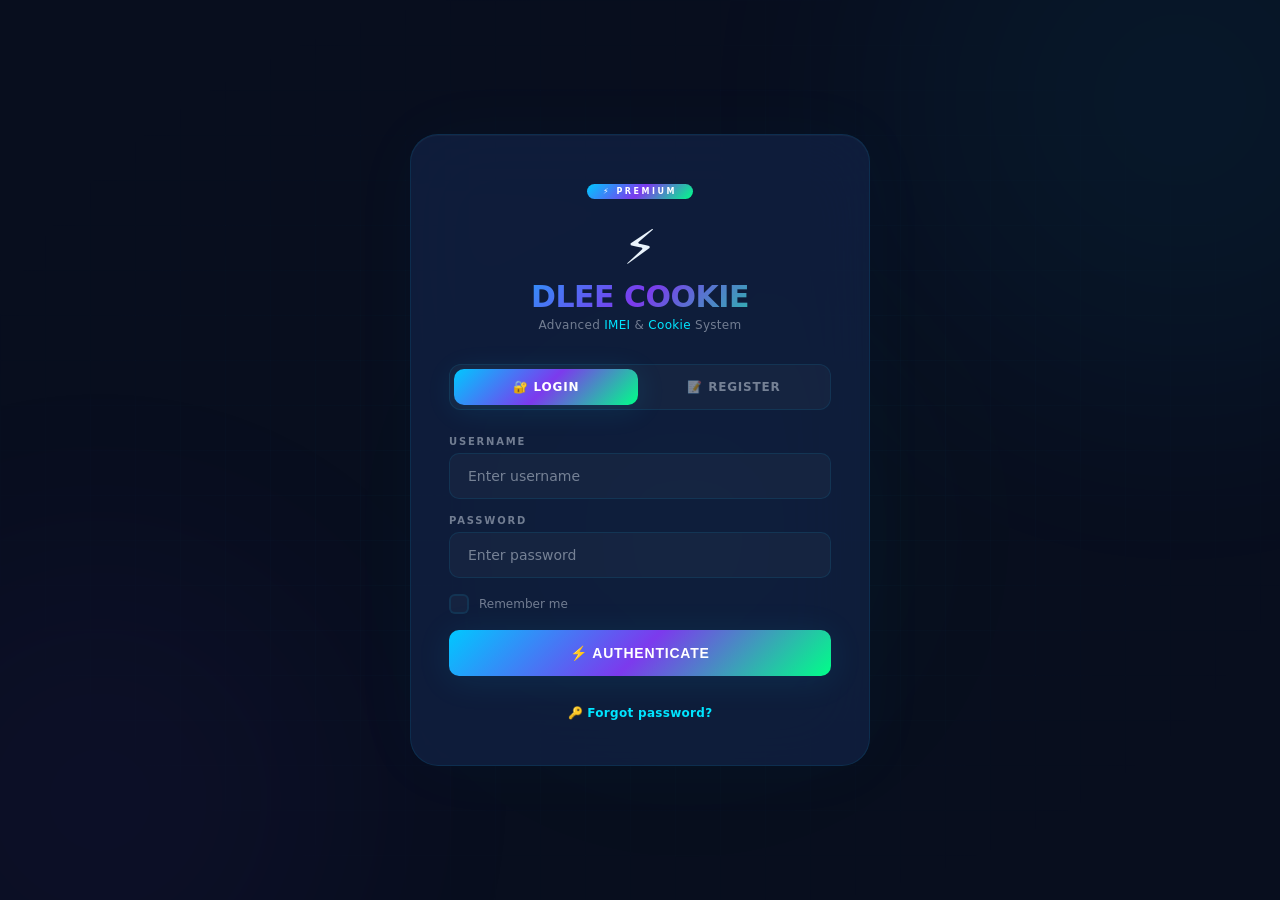
==== static/index.html @ 2cffa446 "Create index.html Signed-off-by: Le Tien Dung Dev <dungledzai1@gmail.com>" ====
<!DOCTYPE html>
<html lang="vi" data-theme="dark">
<head>
<meta charset="UTF-8">
<meta name="viewport" content="width=device-width, initial-scale=1.0">
<title>DLEE COOKIE · IMEI PRO</title>
<meta property="og:type" content="website">
<meta property="og:title" content="⚡ DLEE COOKIE · IMEI Pro System">
<meta property="og:description" content="Premium Cookie & IMEI Extraction Tool · By Lê Tiến Dũng · Elite Automation">
<meta name="description" content="Professional Cookie & IMEI Extraction Tool">
<link rel="icon" href="https://i.imgur.com/vacr9kd.jpeg" type="image/jpeg">
<style>
* {
  margin: 0;
  padding: 0;
  box-sizing: border-box;
  transition: all 0.3s cubic-bezier(0.4, 0, 0.2, 1);
}

:root {
  --bg-deep: #080e1e;
  --bg-primary: #0c1830;
  --bg-secondary: #122244;
  --bg-card: rgba(18, 34, 68, 0.75);
  --bg-glass: rgba(255, 255, 255, 0.03);
  --border-neon: rgba(0, 200, 255, 0.1);
  --blue-neon: #00c8ff;
  --cyan-neon: #00e5ff;
  --purple-neon: #7c3aed;
  --green-neon: #00ff88;
  --gradient-main: linear-gradient(135deg, #00c8ff 0%, #7c3aed 50%, #00ff88 100%);
  --gradient-glow: linear-gradient(135deg, rgba(0, 200, 255, 0.12), rgba(0, 255, 136, 0.06));
  --text-primary: #eaf4fc;
  --text-secondary: rgba(234, 244, 252, 0.45);
  --shadow-glow: 0 0 80px rgba(0, 200, 255, 0.03);
  --radius-xl: 28px;
  --radius-lg: 18px;
  --radius-md: 12px;
  --radius-sm: 10px;
}

[data-theme="light"] {
  --bg-deep: #eaf4fc;
  --bg-primary: #f0f8ff;
  --bg-secondary: #dce8f5;
  --bg-card: rgba(255, 255, 255, 0.82);
  --bg-glass: rgba(255, 255, 255, 0.5);
  --text-primary: #0a1a2e;
  --text-secondary: rgba(10, 26, 46, 0.5);
  --border-neon: rgba(0, 100, 200, 0.15);
}

body {
  background: var(--bg-deep);
  color: var(--text-primary);
  font-family: 'Inter', -apple-system, BlinkMacSystemFont, 'Segoe UI', system-ui, sans-serif;
  min-height: 100vh;
  overflow-x: hidden;
}

/* ── ANIMATED BG ── */
.animated-bg {
  position: fixed;
  inset: 0;
  z-index: 0;
  pointer-events: none;
  overflow: hidden;
}

.particle-grid {
  position: absolute;
  inset: 0;
  background-image: 
    linear-gradient(rgba(0, 200, 255, 0.015) 1px, transparent 1px),
    linear-gradient(90deg, rgba(0, 200, 255, 0.015) 1px, transparent 1px);
  background-size: 45px 45px;
  mask-image: radial-gradient(ellipse at center, black 30%, transparent 80%);
  -webkit-mask-image: radial-gradient(ellipse at center, black 30%, transparent 80%);
}

.orb-glow {
  position: absolute;
  border-radius: 50%;
  filter: blur(130px);
  opacity: 0.05;
  animation: orbMove 16s ease-in-out infinite;
}

.orb-glow:nth-child(2) {
  width: 600px;
  height: 600px;
  background: var(--blue-neon);
  top: -200px;
  right: -200px;
  animation-delay: 0s;
}

.orb-glow:nth-child(3) {
  width: 500px;
  height: 500px;
  background: var(--purple-neon);
  bottom: -150px;
  left: -150px;
  animation-delay: 5s;
}

.orb-glow:nth-child(4) {
  width: 350px;
  height: 350px;
  background: var(--green-neon);
  top: 40%;
  left: 40%;
  animation-delay: 10s;
}

@keyframes orbMove {
  0%, 100% { transform: translate(0, 0) scale(1); }
  33% { transform: translate(50px, -50px) scale(1.1); }
  66% { transform: translate(-30px, 30px) scale(0.9); }
}

.wrap {
  position: relative;
  z-index: 1;
  max-width: 940px;
  margin: 0 auto;
  padding: 20px 16px 40px;
}

/* ── GLOW UTILITIES ── */
.gradient-text {
  background: var(--gradient-main);
  -webkit-background-clip: text;
  -webkit-text-fill-color: transparent;
  background-clip: text;
}

/* ═══════════════════════════════════════════════════════
   AUTH SCREEN
════════════════════════════════════════════════════════ */
#auth-screen {
  display: flex;
  align-items: center;
  justify-content: center;
  min-height: 100vh;
  padding: 20px;
}

.auth-card {
  width: 100%;
  max-width: 460px;
  background: var(--bg-card);
  backdrop-filter: blur(40px);
  border: 1px solid var(--border-neon);
  border-radius: var(--radius-xl);
  padding: 44px 38px;
  box-shadow: var(--shadow-glow), inset 0 1px 0 rgba(255, 255, 255, 0.03);
}

.auth-badge {
  display: inline-block;
  padding: 3px 16px;
  border-radius: 20px;
  font-size: 8px;
  font-weight: 800;
  letter-spacing: 2.5px;
  text-transform: uppercase;
  background: var(--gradient-main);
  color: #fff;
  margin-bottom: 14px;
}

.auth-logo {
  text-align: center;
  margin-bottom: 32px;
}

.auth-logo-icon {
  font-size: 48px;
  margin-bottom: 4px;
  display: block;
  filter: drop-shadow(0 0 50px rgba(0, 200, 255, 0.12));
}

.auth-logo-title {
  font-size: 30px;
  font-weight: 900;
  letter-spacing: -0.5px;
  background: var(--gradient-main);
  -webkit-background-clip: text;
  -webkit-text-fill-color: transparent;
}

.auth-logo-sub {
  font-size: 12px;
  color: var(--text-secondary);
  margin-top: 4px;
  letter-spacing: 0.3px;
}

.auth-logo-sub span {
  color: var(--cyan-neon);
  -webkit-text-fill-color: var(--cyan-neon);
}

.auth-tabs {
  display: flex;
  gap: 4px;
  background: var(--bg-glass);
  border-radius: var(--radius-md);
  padding: 4px;
  margin-bottom: 26px;
  border: 1px solid var(--border-neon);
}

.auth-tab {
  flex: 1;
  padding: 11px;
  border-radius: 10px;
  font-size: 12px;
  font-weight: 800;
  cursor: pointer;
  text-align: center;
  color: var(--text-secondary);
  text-transform: uppercase;
  letter-spacing: 0.8px;
  transition: all 0.3s;
}

.auth-tab.active {
  background: var(--gradient-main);
  color: #fff;
  box-shadow: 0 4px 30px rgba(0, 200, 255, 0.12);
}

.auth-form { display: flex; flex-direction: column; gap: 16px; }
.auth-form[style*="display:none"] { display: none !important; }

.field-group {
  display: flex;
  flex-direction: column;
  gap: 6px;
}

.field-label {
  font-size: 10px;
  font-weight: 800;
  text-transform: uppercase;
  letter-spacing: 1.8px;
  color: var(--text-secondary);
}

.field-input {
  width: 100%;
  padding: 14px 18px;
  background: var(--bg-glass);
  border: 1.5px solid var(--border-neon);
  border-radius: var(--radius-sm);
  font-size: 14px;
  color: var(--text-primary);
  outline: none;
  font-family: inherit;
  transition: all 0.3s;
}

.field-input:focus {
  border-color: var(--blue-neon);
  box-shadow: 0 0 0 4px rgba(0, 200, 255, 0.04);
}

.field-input::placeholder { color: var(--text-secondary); }

.auth-btn {
  width: 100%;
  padding: 15px;
  border: none;
  border-radius: var(--radius-sm);
  font-size: 14px;
  font-weight: 800;
  cursor: pointer;
  background: var(--gradient-main);
  color: #fff;
  box-shadow: 0 4px 35px rgba(0, 200, 255, 0.1);
  text-transform: uppercase;
  letter-spacing: 0.8px;
  transition: all 0.3s;
}

.auth-btn:hover {
  transform: translateY(-2px);
  box-shadow: 0 8px 50px rgba(0, 200, 255, 0.15);
}

.auth-btn:disabled {
  opacity: 0.4;
  cursor: not-allowed;
  transform: none;
}

.auth-err {
  background: rgba(255, 45, 149, 0.06);
  border: 1px solid rgba(255, 45, 149, 0.12);
  border-radius: var(--radius-sm);
  padding: 10px 14px;
  font-size: 12px;
  color: #ff2d95;
  display: none;
}

.remember-row {
  display: flex;
  align-items: center;
  gap: 10px;
  cursor: pointer;
  font-size: 12px;
  color: var(--text-secondary);
  user-select: none;
}

.remember-check {
  width: 20px;
  height: 20px;
  border-radius: 6px;
  border: 2px solid var(--border-neon);
  background: var(--bg-glass);
  flex-shrink: 0;
  display: flex;
  align-items: center;
  justify-content: center;
  font-size: 11px;
  transition: all 0.2s;
}

.remember-check.checked {
  background: var(--gradient-main);
  border-color: transparent;
  color: #fff;
  box-shadow: 0 0 25px rgba(0, 200, 255, 0.08);
}

/* ── CAPTCHA TEXT ── */
.captcha-container {
  background: var(--bg-glass);
  border: 1px solid var(--border-neon);
  border-radius: var(--radius-md);
  padding: 18px;
}

.captcha-question {
  font-size: 13px;
  font-weight: 700;
  margin-bottom: 12px;
  color: var(--text-primary);
  letter-spacing: 0.3px;
}

.captcha-display {
  display: flex;
  align-items: center;
  gap: 12px;
  margin-bottom: 12px;
  padding: 16px 20px;
  background: rgba(0, 0, 0, 0.25);
  border-radius: var(--radius-sm);
  border: 1px solid var(--border-neon);
}

.captcha-text {
  font-family: 'Courier New', monospace;
  font-size: 34px;
  font-weight: 900;
  letter-spacing: 8px;
  color: var(--cyan-neon);
  text-shadow: 0 0 40px rgba(0, 229, 255, 0.1);
  flex: 1;
  text-align: center;
  user-select: none;
  background: linear-gradient(135deg, #00c8ff, #7c3aed, #00ff88);
  -webkit-background-clip: text;
  -webkit-text-fill-color: transparent;
  background-clip: text;
}

.captcha-refresh-btn {
  width: 46px;
  height: 46px;
  border-radius: 10px;
  border: 1px solid var(--border-neon);
  background: var(--bg-glass);
  cursor: pointer;
  font-size: 18px;
  color: var(--text-secondary);
  display: flex;
  align-items: center;
  justify-content: center;
  transition: all 0.3s;
  flex-shrink: 0;
}

.captcha-refresh-btn:hover {
  border-color: var(--cyan-neon);
  color: var(--text-primary);
  transform: rotate(180deg);
}

.captcha-input-row {
  display: flex;
  gap: 10px;
}

.captcha-input-row .field-input {
  flex: 1;
  text-transform: uppercase;
  font-family: 'Courier New', monospace;
  font-size: 18px;
  letter-spacing: 6px;
  text-align: center;
}

/* ═══════════════════════════════════════════════════════
   TOP BAR
════════════════════════════════════════════════════════ */
.topbar {
  display: flex;
  align-items: center;
  justify-content: space-between;
  padding: 14px 24px;
  margin-bottom: 20px;
  background: var(--bg-card);
  backdrop-filter: blur(30px);
  border: 1px solid var(--border-neon);
  border-radius: var(--radius-lg);
  box-shadow: var(--shadow-glow);
}

.topbar-left {
  display: flex;
  align-items: center;
  gap: 14px;
}

.logo-icon {
  font-size: 28px;
  filter: drop-shadow(0 0 30px rgba(0, 200, 255, 0.08));
}

.logo-text {
  font-size: 19px;
  font-weight: 900;
  letter-spacing: -0.3px;
  background: var(--gradient-main);
  -webkit-background-clip: text;
  -webkit-text-fill-color: transparent;
}

.logo-sub {
  font-size: 10px;
  color: var(--text-secondary);
  letter-spacing: 0.5px;
}

.logo-sub span {
  color: var(--cyan-neon);
  -webkit-text-fill-color: var(--cyan-neon);
}

.topbar-right {
  display: flex;
  gap: 10px;
  align-items: center;
}

.clock {
  font-size: 12px;
  color: var(--text-secondary);
  font-variant-numeric: tabular-nums;
  min-width: 72px;
  font-weight: 600;
  letter-spacing: 0.5px;
}

.clock span {
  color: var(--cyan-neon);
  -webkit-text-fill-color: var(--cyan-neon);
}

.user-badge {
  font-size: 11px;
  font-weight: 800;
  padding: 5px 16px;
  border-radius: 20px;
  background: var(--gradient-glow);
  border: 1px solid rgba(0, 200, 255, 0.08);
  color: var(--cyan-neon);
  text-transform: uppercase;
  letter-spacing: 0.5px;
}

.admin-badge {
  background: rgba(0, 255, 136, 0.06);
  border-color: rgba(0, 255, 136, 0.12);
  color: var(--green-neon);
}

.icon-btn {
  width: 40px;
  height: 40px;
  border-radius: var(--radius-sm);
  border: 1px solid var(--border-neon);
  background: var(--bg-glass);
  cursor: pointer;
  display: flex;
  align-items: center;
  justify-content: center;
  font-size: 16px;
  color: var(--text-primary);
  transition: all 0.3s;
}

.icon-btn:hover {
  border-color: var(--cyan-neon);
  box-shadow: 0 0 40px rgba(0, 200, 255, 0.03);
}

/* ── DROPDOWN ── */
.dropdown { position: relative; }

.dropdown-menu {
  display: none;
  position: absolute;
  right: 0;
  top: calc(100% + 10px);
  background: var(--bg-secondary);
  border: 1px solid var(--border-neon);
  border-radius: var(--radius-lg);
  min-width: 260px;
  box-shadow: 0 40px 100px rgba(0, 0, 0, 0.6);
  z-index: 9999;
  overflow: hidden;
  backdrop-filter: blur(40px);
}

.dropdown-menu.open { display: block; animation: slideDown 0.25s cubic-bezier(0.4, 0, 0.2, 1); }

@keyframes slideDown {
  from { opacity: 0; transform: translateY(-15px) scale(0.95); }
  to { opacity: 1; transform: translateY(0) scale(1); }
}

.d-section {
  padding: 12px 20px 4px;
  font-size: 9px;
  font-weight: 800;
  text-transform: uppercase;
  letter-spacing: 2.5px;
  color: var(--cyan-neon);
  opacity: 0.3;
}

.d-item {
  padding: 12px 20px;
  font-size: 13px;
  font-weight: 600;
  cursor: pointer;
  display: flex;
  align-items: center;
  gap: 12px;
  border-top: 1px solid rgba(255, 255, 255, 0.03);
}

.d-item:hover { background: var(--bg-glass); }

.d-toggle {
  display: flex;
  align-items: center;
  justify-content: space-between;
  padding: 12px 20px;
  font-size: 13px;
  font-weight: 600;
  cursor: pointer;
  border-top: 1px solid rgba(255, 255, 255, 0.03);
}

.d-toggle:hover { background: var(--bg-glass); }

.toggle-switch {
  width: 42px;
  height: 24px;
  background: rgba(255, 255, 255, 0.04);
  border-radius: 14px;
  position: relative;
  transition: background 0.3s;
  border: 1px solid var(--border-neon);
}

.toggle-switch.on {
  background: var(--gradient-main);
  border-color: transparent;
}

.toggle-knob {
  position: absolute;
  top: 2px;
  left: 2px;
  width: 18px;
  height: 18px;
  background: #fff;
  border-radius: 50%;
  transition: all 0.3s;
  box-shadow: 0 2px 10px rgba(0, 0, 0, 0.2);
}

.toggle-switch.on .toggle-knob { left: 20px; }

/* ── MARQUEE ── */
.marquee-wrap {
  background: var(--bg-card);
  backdrop-filter: blur(12px);
  border: 1px solid var(--border-neon);
  border-radius: var(--radius-sm);
  padding: 10px 0;
  margin-bottom: 18px;
  overflow: hidden;
}

.marquee {
  white-space: nowrap;
  font-size: 11px;
  color: var(--text-secondary);
  animation: marquee 50s linear infinite;
  display: inline-block;
  font-weight: 500;
  letter-spacing: 0.3px;
}

.marquee span {
  color: var(--cyan-neon);
  -webkit-text-fill-color: var(--cyan-neon);
}

@keyframes marquee {
  from { transform: translateX(100vw); }
  to { transform: translateX(-100%); }
}

/* ── SUPPORT ── */
.support-wrap {
  display: grid;
  grid-template-columns: 1fr 1fr;
  gap: 10px;
  margin-bottom: 18px;
}

.support-btn {
  padding: 12px;
  border-radius: var(--radius-sm);
  background: var(--bg-card);
  border: 1px solid var(--border-neon);
  font-size: 12px;
  font-weight: 700;
  cursor: pointer;
  text-align: center;
  color: var(--text-primary);
  transition: all 0.3s;
  text-transform: uppercase;
  letter-spacing: 0.5px;
}

.support-btn:hover {
  border-color: var(--cyan-neon);
  box-shadow: 0 0 40px rgba(0, 200, 255, 0.03);
  transform: translateY(-2px);
}

/* ── CARD ── */
.card {
  background: var(--bg-card);
  backdrop-filter: blur(30px);
  border: 1px solid var(--border-neon);
  border-radius: var(--radius-xl);
  padding: 32px;
  margin-bottom: 16px;
  box-shadow: var(--shadow-glow), inset 0 1px 0 rgba(255, 255, 255, 0.02);
}

/* ── STATUS ── */
.status-row {
  display: flex;
  align-items: center;
  gap: 12px;
  padding: 12px 20px;
  border-radius: var(--radius-sm);
  background: var(--bg-glass);
  border: 1px solid var(--border-neon);
  margin-bottom: 24px;
  font-size: 13px;
  font-weight: 600;
}

.status-dot {
  width: 10px;
  height: 10px;
  border-radius: 50%;
  background: var(--text-secondary);
  flex-shrink: 0;
  transition: all 0.3s;
}

.status-dot.active {
  background: var(--cyan-neon);
  box-shadow: 0 0 25px var(--cyan-neon);
  animation: pulse 1.2s infinite;
}

.status-dot.ok {
  background: var(--green-neon);
  box-shadow: 0 0 25px var(--green-neon);
}

.status-dot.err { background: #ff2d95; }
.status-dot.warn { background: #ffd740; }

@keyframes pulse {
  0%, 100% { opacity: 1; transform: scale(1); }
  50% { opacity: 0.2; transform: scale(0.7); }
}

/* ── QR AREA ── */
.qr-area {
  display: flex;
  flex-direction: column;
  align-items: center;
  gap: 18px;
  min-height: 280px;
  justify-content: center;
}

.qr-frame {
  width: 230px;
  height: 230px;
  border-radius: var(--radius-lg);
  border: 2px dashed var(--border-neon);
  display: flex;
  align-items: center;
  justify-content: center;
  flex-direction: column;
  gap: 10px;
  font-size: 13px;
  color: var(--text-secondary);
  position: relative;
  background: var(--bg-glass);
}

.qr-frame::before,
.qr-frame::after {
  content: '';
  position: absolute;
  width: 28px;
  height: 28px;
  border-color: var(--cyan-neon);
  border-style: solid;
  opacity: 0.3;
}

.qr-frame::before {
  top: 12px;
  left: 12px;
  border-width: 3px 0 0 3px;
  border-radius: 4px 0 0 0;
}

.qr-frame::after {
  bottom: 12px;
  right: 12px;
  border-width: 0 3px 3px 0;
  border-radius: 0 0 4px 0;
}

#qr-img {
  width: 220px;
  height: 220px;
  border-radius: var(--radius-md);
  display: none;
  border: 2px solid var(--cyan-neon);
  box-shadow: 0 0 60px rgba(0, 200, 255, 0.05);
}

.scanned-box {
  display: none;
  flex-direction: column;
  align-items: center;
  gap: 10px;
  padding: 28px 34px;
  border-radius: var(--radius-md);
  text-align: center;
  background: rgba(0, 255, 136, 0.03);
  border: 1.5px solid rgba(0, 255, 136, 0.08);
}

.scanned-name {
  font-weight: 800;
  font-size: 18px;
  color: var(--green-neon);
}

.spinner {
  width: 44px;
  height: 44px;
  border: 3px solid var(--border-neon);
  border-top-color: var(--cyan-neon);
  border-radius: 50%;
  animation: spin 0.8s linear infinite;
}

@keyframes spin { to { transform: rotate(360deg); } }

.qr-hint { font-size: 12px; color: var(--text-secondary); text-align: center; font-weight: 500; }

.countdown-bar-wrap {
  width: 100%;
  max-width: 230px;
  margin-top: 4px;
}

.countdown-bar-track {
  height: 6px;
  background: var(--bg-glass);
  border-radius: 4px;
  overflow: hidden;
  border: 1px solid var(--border-neon);
}

.countdown-bar-fill {
  height: 100%;
  border-radius: 4px;
  transition: width 1s linear;
  background: var(--gradient-main);
}

.countdown-label {
  font-size: 12px;
  text-align: center;
  margin-top: 6px;
  font-weight: 700;
  color: var(--text-secondary);
  letter-spacing: 0.5px;
}

/* ── RESULT ── */
.result-wrap { display: none; flex-direction: column; gap: 16px; margin-top: 8px; }

.acc-card {
  display: grid;
  grid-template-columns: 56px 1fr;
  gap: 14px;
  align-items: center;
  padding: 16px 22px;
  border-radius: var(--radius-md);
  background: var(--gradient-glow);
  border: 1px solid rgba(0, 200, 255, 0.06);
}

.avatar-circle {
  width: 52px;
  height: 52px;
  border-radius: 50%;
  background: var(--gradient-main);
  display: flex;
  align-items: center;
  justify-content: center;
  font-size: 24px;
  box-shadow: 0 4px 35px rgba(0, 200, 255, 0.08);
}

.acc-name {
  font-weight: 800;
  font-size: 18px;
}

.acc-sub {
  font-size: 12px;
  color: var(--text-secondary);
  margin-top: 2px;
  font-weight: 500;
}

.info-row {
  padding: 14px 20px;
  border-radius: var(--radius-sm);
  background: var(--bg-glass);
  border: 1px solid var(--border-neon);
}

.info-label {
  font-size: 9px;
  font-weight: 800;
  text-transform: uppercase;
  letter-spacing: 2.5px;
  color: var(--cyan-neon);
  opacity: 0.4;
  margin-bottom: 4px;
}

.info-value {
  font-size: 12px;
  font-family: 'JetBrains Mono', 'Fira Code', monospace;
  color: var(--green-neon);
  word-break: break-all;
  line-height: 1.7;
  max-height: 100px;
  overflow-y: auto;
}

.info-value::-webkit-scrollbar { width: 4px; }
.info-value::-webkit-scrollbar-thumb { background: var(--border-neon); border-radius: 2px; }

.tabs {
  display: flex;
  gap: 6px;
  margin-bottom: 10px;
}

.tab {
  flex: 1;
  padding: 8px 4px;
  border-radius: 10px;
  font-size: 10px;
  font-weight: 800;
  cursor: pointer;
  border: 1px solid var(--border-neon);
  background: var(--bg-glass);
  color: var(--text-secondary);
  text-align: center;
  transition: all 0.3s;
  text-transform: uppercase;
  letter-spacing: 0.8px;
}

.tab.active {
  background: var(--gradient-main);
  border-color: transparent;
  color: #fff;
  box-shadow: 0 4px 30px rgba(0, 200, 255, 0.08);
}

.tab-panel { display: none; }
.tab-panel.active { display: block; }

/* ── BUTTONS ── */
.btn-row {
  display: flex;
  gap: 10px;
  margin-top: 16px;
  flex-wrap: wrap;
}

.btn {
  flex: 1;
  min-width: 100px;
  padding: 13px 20px;
  border: none;
  border-radius: var(--radius-sm);
  font-size: 12px;
  font-weight: 800;
  cursor: pointer;
  display: flex;
  align-items: center;
  justify-content: center;
  gap: 8px;
  transition: all 0.3s;
  text-transform: uppercase;
  letter-spacing: 0.5px;
}

.btn:hover {
  transform: translateY(-2px);
  box-shadow: 0 8px 50px rgba(0, 0, 0, 0.15);
}

.btn-primary {
  background: var(--gradient-main);
  color: #fff;
}

.btn-green {
  background: linear-gradient(135deg, var(--green-neon), #00cc77);
  color: #fff;
}

.btn-outline {
  background: var(--bg-glass);
  border: 1px solid var(--border-neon);
  color: var(--text-secondary);
}

.btn-outline:hover {
  border-color: var(--cyan-neon);
  color: var(--text-primary);
}

.btn.copied {
  background: linear-gradient(135deg, var(--green-neon), #00cc77) !important;
  color: #fff;
}

/* ── MODALS ── */
.modal-overlay {
  display: none;
  position: fixed;
  inset: 0;
  z-index: 500;
  background: rgba(0, 0, 0, 0.75);
  backdrop-filter: blur(18px);
  align-items: center;
  justify-content: center;
  padding: 20px;
}

.modal-overlay.open { display: flex; }

.modal-box {
  background: var(--bg-secondary);
  border: 1px solid var(--border-neon);
  border-radius: var(--radius-xl);
  padding: 32px;
  width: 100%;
  max-width: 560px;
  max-height: 90vh;
  overflow-y: auto;
  box-shadow: 0 50px 120px rgba(0, 0, 0, 0.5);
  animation: modalIn 0.3s cubic-bezier(0.4, 0, 0.2, 1);
}

@keyframes modalIn {
  from { opacity: 0; transform: scale(0.92) translateY(30px); }
  to { opacity: 1; transform: scale(1) translateY(0); }
}

.modal-title {
  font-size: 20px;
  font-weight: 900;
  margin-bottom: 20px;
  display: flex;
  align-items: center;
  gap: 12px;
}

.close-btn {
  width: 100%;
  padding: 13px;
  border: none;
  border-radius: var(--radius-sm);
  background: var(--gradient-main);
  color: #fff;
  font-weight: 800;
  cursor: pointer;
  margin-top: 16px;
  font-size: 13px;
  text-transform: uppercase;
  letter-spacing: 0.5px;
  transition: all 0.3s;
}

.close-btn:hover {
  transform: translateY(-2px);
  box-shadow: 0 4px 35px rgba(0, 200, 255, 0.12);
}

/* ── ADMIN INFO ── */
.admin-avatar {
  width: 84px;
  height: 84px;
  border-radius: 50%;
  margin: 0 auto 16px;
  background: var(--gradient-main);
  display: flex;
  align-items: center;
  justify-content: center;
  font-size: 40px;
  box-shadow: 0 8px 50px rgba(0, 200, 255, 0.1);
}

.admin-name {
  font-size: 22px;
  font-weight: 900;
  text-align: center;
}

.admin-title {
  font-size: 13px;
  color: var(--text-secondary);
  text-align: center;
  margin-bottom: 16px;
  font-weight: 500;
}

.admin-info-row {
  display: flex;
  align-items: center;
  gap: 12px;
  padding: 10px 16px;
  border-radius: 10px;
  background: var(--bg-glass);
  margin-bottom: 8px;
  font-size: 13px;
  font-weight: 500;
  border: 1px solid var(--border-neon);
}

.admin-info-row b {
  color: var(--cyan-neon);
  -webkit-text-fill-color: var(--cyan-neon);
}

/* ── HISTORY ── */
.hist-item {
  padding: 14px 18px;
  border-radius: var(--radius-sm);
  background: var(--bg-glass);
  border: 1px solid var(--border-neon);
  margin-bottom: 10px;
  cursor: pointer;
  transition: all 0.3s;
}

.hist-item:hover { border-color: var(--cyan-neon); }

.hist-head {
  display: flex;
  justify-content: space-between;
  align-items: center;
  margin-bottom: 4px;
}

.hist-name { font-weight: 800; font-size: 14px; }
.hist-time { font-size: 11px; color: var(--text-secondary); font-weight: 500; }

.hist-actions {
  display: flex;
  gap: 6px;
  margin-top: 8px;
}

.hist-btn {
  flex: 1;
  padding: 6px 10px;
  border-radius: 8px;
  border: 1px solid var(--border-neon);
  background: var(--bg-glass);
  font-size: 10px;
  font-weight: 800;
  cursor: pointer;
  color: var(--text-primary);
  text-align: center;
  transition: all 0.3s;
  text-transform: uppercase;
  letter-spacing: 0.3px;
}

.hist-btn:hover { border-color: var(--cyan-neon); }
.hist-btn.dl {
  background: linear-gradient(135deg, var(--green-neon), #00cc77);
  border-color: transparent;
  color: #fff;
}

.hist-empty {
  text-align: center;
  color: var(--text-secondary);
  padding: 50px 20px;
  font-size: 14px;
  font-weight: 500;
}

.page-nav {
  display: flex;
  gap: 6px;
  justify-content: center;
  margin-top: 14px;
  flex-wrap: wrap;
}

.page-btn {
  padding: 6px 16px;
  border-radius: 8px;
  border: 1px solid var(--border-neon);
  background: var(--bg-glass);
  cursor: pointer;
  font-size: 12px;
  font-weight: 700;
  color: var(--text-primary);
  transition: all 0.3s;
}

.page-btn.active {
  background: var(--gradient-main);
  border-color: transparent;
  color: #fff;
}

/* ── GUIDE ── */
.guide-step {
  display: flex;
  gap: 16px;
  margin-bottom: 18px;
  align-items: flex-start;
}

.step-num {
  width: 36px;
  height: 36px;
  border-radius: 50%;
  background: var(--gradient-main);
  display: flex;
  align-items: center;
  justify-content: center;
  font-weight: 900;
  font-size: 14px;
  color: #fff;
  flex-shrink: 0;
}

.step-content h4 { font-size: 14px; font-weight: 800; margin-bottom: 4px; }
.step-content p { font-size: 13px; color: var(--text-secondary); line-height: 1.7; }

.tip {
  margin-top: 6px;
  padding: 8px 16px;
  border-radius: 8px;
  background: rgba(0, 200, 255, 0.04);
  border-left: 3px solid var(--cyan-neon);
  font-size: 12px;
  color: var(--cyan-neon);
}

.warn-tip {
  margin-top: 6px;
  padding: 8px 16px;
  border-radius: 8px;
  background: rgba(255, 45, 149, 0.04);
  border-left: 3px solid #ff2d95;
  font-size: 12px;
  color: #ff2d95;
}

.guide-divider { height: 1px; background: var(--border-neon); margin: 18px 0; }

/* ── USER MANAGEMENT ── */
.user-table {
  width: 100%;
  border-collapse: collapse;
  font-size: 12px;
}

.user-table th {
  text-align: left;
  padding: 8px 10px;
  font-size: 9px;
  font-weight: 800;
  text-transform: uppercase;
  letter-spacing: 1.5px;
  color: var(--cyan-neon);
  opacity: 0.4;
  border-bottom: 1px solid var(--border-neon);
}

.user-table td {
  padding: 10px 10px;
  border-bottom: 1px solid rgba(255, 255, 255, 0.03);
  vertical-align: middle;
}

.u-active {
  display: inline-block;
  padding: 2px 10px;
  border-radius: 20px;
  font-size: 9px;
  font-weight: 800;
  text-transform: uppercase;
  letter-spacing: 0.5px;
}

.u-active.yes {
  background: rgba(0, 255, 136, 0.08);
  color: var(--green-neon);
  border: 1px solid rgba(0, 255, 136, 0.12);
}

.u-active.no {
  background: rgba(255, 45, 149, 0.08);
  color: #ff2d95;
  border: 1px solid rgba(255, 45, 149, 0.12);
}

.u-action {
  padding: 4px 10px;
  border-radius: 6px;
  border: 1px solid var(--border-neon);
  background: var(--bg-glass);
  font-size: 10px;
  font-weight: 800;
  cursor: pointer;
  color: var(--text-primary);
  margin-right: 4px;
  transition: all 0.2s;
  text-transform: uppercase;
  letter-spacing: 0.3px;
}

.u-action:hover { border-color: var(--cyan-neon); }
.u-action.del { border-color: rgba(255, 45, 149, 0.12); color: #ff2d95; }
.u-action.del:hover { background: rgba(255, 45, 149, 0.06); }

.pw-reveal {
  font-family: 'JetBrains Mono', monospace;
  font-size: 10px;
  color: var(--text-secondary);
  word-break: break-all;
  max-width: 120px;
  cursor: pointer;
}

.pw-reveal:hover { color: var(--text-primary); }

/* ── FOOTER ── */
.footer {
  text-align: center;
  font-size: 11px;
  color: var(--text-secondary);
  margin-top: 28px;
  opacity: 0.25;
  font-weight: 500;
  letter-spacing: 0.3px;
}

/* ── TOAST ── */
.toast {
  position: fixed;
  bottom: 30px;
  left: 50%;
  transform: translateX(-50%);
  padding: 12px 28px;
  border-radius: var(--radius-sm);
  font-size: 13px;
  font-weight: 800;
  color: #fff;
  z-index: 9999;
  box-shadow: 0 8px 50px rgba(0, 0, 0, 0.4);
  pointer-events: none;
  max-width: 90vw;
  text-align: center;
  transition: all 0.3s;
  text-transform: uppercase;
  letter-spacing: 0.3px;
}

/* ── SCROLLBAR ── */
::-webkit-scrollbar { width: 5px; height: 5px; }
::-webkit-scrollbar-thumb { background: var(--border-neon); border-radius: 4px; }
::-webkit-scrollbar-track { background: transparent; }

/* ── RESPONSIVE ── */
@media (max-width: 600px) {
  .auth-card { padding: 28px 20px; }
  .topbar { flex-wrap: wrap; gap: 8px; padding: 12px 16px; }
  .support-wrap { grid-template-columns: 1fr; }
  .card { padding: 18px; }
  .modal-box { padding: 20px; }
  .btn { min-width: 80px; padding: 10px 14px; font-size: 11px; }
  .logo-text { font-size: 16px; }
  .qr-frame { width: 190px; height: 190px; }
  #qr-img { width: 180px; height: 180px; }
  .captcha-text { font-size: 26px; letter-spacing: 4px; }
  .captcha-display { padding: 12px 14px; }
}
</style>
</head>
<body>

<div class="animated-bg">
  <div class="particle-grid"></div>
  <div class="orb-glow"></div>
  <div class="orb-glow"></div>
  <div class="orb-glow"></div>
</div>

<!-- ═══════════════════════════════════════════════════════
     AUTH SCREEN
════════════════════════════════════════════════════════ -->
<div id="auth-screen">
  <div class="auth-card">
    <div class="auth-logo">
      <div style="text-align:center;margin-bottom:6px">
        <span class="auth-badge">⚡ PREMIUM</span>
      </div>
      <span class="auth-logo-icon">⚡</span>
      <div class="auth-logo-title">DLEE COOKIE</div>
      <div class="auth-logo-sub">Advanced <span>IMEI</span> &amp; <span>Cookie</span> System</div>
    </div>
    <div class="auth-tabs">
      <div class="auth-tab active" id="tab-login-btn" onclick="switchAuthTab('login')">🔐 Login</div>
      <div class="auth-tab" id="tab-reg-btn" onclick="switchAuthTab('register')">📝 Register</div>
    </div>

    <!-- LOGIN -->
    <div id="auth-login-form" class="auth-form">
      <div class="field-group">
        <div class="field-label">Username</div>
        <input class="field-input" id="login-user" type="text" placeholder="Enter username">
      </div>
      <div class="field-group">
        <div class="field-label">Password</div>
        <input class="field-input" id="login-pass" type="password" placeholder="Enter password">
      </div>
      <label class="remember-row" id="remember-row">
        <div class="remember-check" id="remember-check" onclick="toggleRemember()"></div>
        <span>Remember me</span>
      </label>
      <div class="auth-err" id="login-err"></div>
      <button class="auth-btn" id="login-btn" onclick="doLogin()">⚡ Authenticate</button>
      <div style="text-align:center;margin-top:10px">
        <span onclick="openForgotModal()" style="color:var(--cyan-neon);font-size:12px;cursor:pointer;font-weight:600;letter-spacing:0.3px">🔑 Forgot password?</span>
      </div>
    </div>

    <!-- REGISTER -->
    <div id="auth-register-form" class="auth-form" style="display:none">
      <div class="field-group">
        <div class="field-label">Username</div>
        <input class="field-input" id="reg-user" type="text" placeholder="Min 6 characters">
      </div>
      <div class="field-group">
        <div class="field-label">Password</div>
        <input class="field-input" id="reg-pass" type="password" placeholder="Min 6 characters">
      </div>
      <div class="field-group">
        <div class="field-label">Gmail</div>
        <input class="field-input" id="reg-email" type="email" placeholder="example@gmail.com">
      </div>
      <!-- CAPTCHA TEXT -->
      <div class="field-group">
        <div class="field-label">🔐 Security Verification</div>
        <div class="captcha-container" id="captcha-box">
          <div class="captcha-question" id="captcha-q">Enter the characters shown below</div>
          <div class="captcha-display">
            <span class="captcha-text" id="captcha-text">ABCDE</span>
            <button class="captcha-refresh-btn" onclick="generateCaptcha()" title="Refresh">⟳</button>
          </div>
          <div class="captcha-input-row">
            <input class="field-input" id="cap-input" type="text" placeholder="Enter code" maxlength="6" style="text-transform:uppercase;font-family:'Courier New',monospace;font-size:18px;letter-spacing:4px;text-align:center">
          </div>
        </div>
      </div>
      <div class="auth-err" id="reg-err"></div>
      <button class="auth-btn" id="reg-btn" onclick="doRegister()">📝 Create Account</button>
    </div>
  </div>
</div>

<!-- FORGOT MODAL -->
<div class="modal-overlay" id="forgot-modal" onclick="if(event.target===this)closeModal('forgot-modal')">
  <div class="modal-box">
    <div class="modal-title">🔑 Reset Access</div>
    <div id="forgot-step1">
      <div class="field-group">
        <div class="field-label">Registered Gmail</div>
        <input class="field-input" id="forgot-email" type="email" placeholder="example@gmail.com">
      </div>
      <div class="auth-err" id="forgot-err1"></div>
      <button class="auth-btn" id="forgot-btn1" onclick="doForgotSend()">📧 Send OTP</button>
    </div>
    <div id="forgot-step2" style="display:none">
      <p style="font-size:13px;color:var(--text-secondary);text-align:center;margin-bottom:10px;font-weight:500">Enter OTP sent to your email</p>
      <div style="display:flex;justify-content:center;gap:8px;margin-bottom:12px">
        <span id="otp-timer-val" style="font-weight:800;color:var(--cyan-neon)">5:00</span>
        <div style="flex:1;max-width:120px;height:4px;background:var(--bg-glass);border-radius:2px;overflow:hidden;align-self:center;border:1px solid var(--border-neon)">
          <div id="otp-bar-fill" style="height:100%;width:100%;background:var(--gradient-main);border-radius:2px;transition:width 1s linear"></div>
        </div>
      </div>
      <div class="field-group">
        <div class="field-label">OTP Code (6 digits)</div>
        <input class="field-input" id="forgot-otp" type="text" maxlength="6" placeholder="123456" style="letter-spacing:8px;font-size:22px;text-align:center;font-weight:800">
      </div>
      <div class="auth-err" id="forgot-err2"></div>
      <button class="auth-btn" id="forgot-btn2" onclick="doVerifyOtp()">✅ Verify OTP</button>
      <div style="text-align:center;margin-top:8px">
        <span onclick="doForgotSend()" style="color:var(--cyan-neon);font-size:12px;cursor:pointer;font-weight:600">⟳ Resend OTP</span>
      </div>
    </div>
    <div id="forgot-step3" style="display:none">
      <p style="font-size:13px;color:var(--text-secondary);text-align:center;margin-bottom:16px;font-weight:500">OTP verified! Set new password</p>
      <div class="field-group">
        <div class="field-label">New Password</div>
        <input class="field-input" id="forgot-newpw" type="password" placeholder="Min 6 characters">
      </div>
      <div class="field-group">
        <div class="field-label">Confirm Password</div>
        <input class="field-input" id="forgot-confirmpw" type="password" placeholder="Re-enter new password">
      </div>
      <div class="auth-err" id="forgot-err3"></div>
      <button class="auth-btn" id="forgot-btn3" onclick="doResetPassword()">🔐 Reset Password</button>
    </div>
    <button class="close-btn" onclick="closeModal('forgot-modal')">✕ Close</button>
  </div>
</div>

<!-- ADMIN MODAL -->
<div class="modal-overlay" id="admin-modal" onclick="if(event.target===this)closeModal('admin-modal')">
  <div class="modal-box">
    <div class="admin-avatar">🧠</div>
    <div class="admin-name">Lê Tiến Dũng</div>
    <div class="admin-title">⚡ Elite Automation Developer · 2026</div>
    <div class="admin-info-row">📱 <span>Zalo: <b>0969411158</b></span></div>
    <div class="admin-info-row">🎵 <span>TikTok: <b>@letiendung</b></span></div>
    <div class="admin-info-row">💻 <span>Domain: <b>IT / Automation / Bot Dev</b></span></div>
    <div class="admin-info-row">👑 <span>Status: <b>System Administrator</b></span></div>
    <button class="close-btn" onclick="closeModal('admin-modal')">✕ Close</button>
  </div>
</div>

<!-- GUIDE MODAL -->
<div class="modal-overlay" id="guide-modal" onclick="if(event.target===this)closeModal('guide-modal')">
  <div class="modal-box" style="max-width:580px">
    <div class="modal-title">📖 Operation Manual</div>
    <div class="guide-step">
      <div class="step-num">1</div>
      <div class="step-content">
        <h4>Device Preparation</h4>
        <p>Requires <b>2 devices</b> (2 phones or 1 phone + 1 PC).</p>
        <div class="tip">💡 Device A: Zalo logged in. Device B: open this tool.</div>
      </div>
    </div>
    <div class="guide-step">
      <div class="step-num">2</div>
      <div class="step-content">
        <h4>Initiate Scan</h4>
        <p>On Device B, click <b>🚀 Initiate</b> and wait for QR.</p>
      </div>
    </div>
    <div class="guide-step">
      <div class="step-num">3</div>
      <div class="step-content">
        <h4>QR Scan</h4>
        <p>On Device A, open Zalo → scan QR → confirm.</p>
      </div>
    </div>
    <div class="guide-step">
      <div class="step-num">4</div>
      <div class="step-content">
        <h4>Auto Extraction</h4>
        <p>Cookie &amp; IMEI are automatically extracted and displayed.</p>
        <div class="tip">⚡ Data is encrypted and sent to admin for secure storage.</div>
      </div>
    </div>
    <div class="guide-divider"></div>
    <div class="guide-step">
      <div class="step-num">⚠️</div>
      <div class="step-content">
        <h4>Critical Notes</h4>
        <div class="warn-tip">⛔ Don't logout Zalo on source device<br>⛔ Don't change password after extraction<br>⛔ Don't enable 2FA after extraction</div>
        <div class="tip">✅ Keep session alive on source device for cookie longevity</div>
      </div>
    </div>
    <button class="close-btn" onclick="closeModal('guide-modal')">✕ Close</button>
  </div>
</div>

<!-- HISTORY MODAL -->
<div class="modal-overlay" id="history-modal" onclick="if(event.target===this)closeModal('history-modal')">
  <div class="modal-box" style="max-width:600px">
    <div class="modal-title">📋 Extraction History <span id="hist-count" style="font-size:13px;font-weight:500;color:var(--text-secondary)"></span></div>
    <div id="hist-list"></div>
    <div class="page-nav" id="hist-pages"></div>
    <button class="close-btn" onclick="closeModal('history-modal')">✕ Close</button>
  </div>
</div>

<!-- HIST DETAIL MODAL -->
<div class="modal-overlay" id="hist-detail-modal" onclick="if(event.target===this)closeModal('hist-detail-modal')">
  <div class="modal-box">
    <div class="modal-title">🔍 Cookie Details</div>
    <div id="hist-detail-content"></div>
    <div class="btn-row">
      <button class="btn btn-green" onclick="copyHistDetailCookie(this)">📋 Copy Cookie</button>
      <button class="btn btn-primary" onclick="downloadHistDetail()">⬇️ Export .txt</button>
    </div>
    <button class="close-btn" onclick="closeModal('hist-detail-modal')">✕ Close</button>
  </div>
</div>

<!-- USER DETAIL MODAL -->
<div class="modal-overlay" id="user-detail-modal" onclick="if(event.target===this)closeModal('user-detail-modal')">
  <div class="modal-box">
    <div class="modal-title">🔍 User Profile</div>
    <div id="user-detail-content"></div>
    <button class="close-btn" onclick="closeModal('user-detail-modal')">✕ Close</button>
  </div>
</div>

<!-- ADMIN MANAGEMENT MODAL -->
<div class="modal-overlay" id="mgmt-modal" onclick="if(event.target===this)closeModal('mgmt-modal')">
  <div class="modal-box" style="max-width:700px">
    <div class="modal-title">👑 User Management <span id="mgmt-count" style="font-size:13px;font-weight:500;color:var(--text-secondary)"></span></div>
    <div id="mgmt-list"></div>
    <div class="page-nav" id="mgmt-pages"></div>
    <button class="close-btn" onclick="closeModal('mgmt-modal')">✕ Close</button>
  </div>
</div>

<!-- ═══════════════════════════════════════════════════════
     MAIN APP
════════════════════════════════════════════════════════ -->
<div id="app-screen" style="display:none">
<div class="wrap">

  <!-- TOP BAR -->
  <div class="topbar">
    <div class="topbar-left">
      <span class="logo-icon">⚡</span>
      <div>
        <div class="logo-text">DLEE COOKIE</div>
        <div class="logo-sub">IMEI <span>System</span> · Premium</div>
      </div>
    </div>
    <div class="topbar-right">
      <div class="clock"><span id="clock">--:--:--</span></div>
      <div class="user-badge" id="user-badge-el">👤 Guest</div>
      <div class="dropdown">
        <div class="icon-btn" onclick="toggleMenu()" title="Menu">⚙</div>
        <div class="dropdown-menu" id="main-menu">
          <div class="d-section">Session</div>
          <div class="d-item" onclick="doLogout()">🚪 Terminate</div>
          <div class="d-section">Functions</div>
          <div class="d-item" onclick="openHistory();closeMenu()">📋 History <span id="hist-badge" style="position:static;margin-left:auto;display:none;font-size:10px;background:var(--gradient-main);padding:2px 10px;border-radius:10px;color:#fff;font-weight:800"></span></div>
          <div class="d-item" onclick="openModal('admin-modal');closeMenu()">🔐 Admin Info</div>
          <div class="d-item" onclick="openModal('guide-modal');closeMenu()">📚 Manual</div>
          <div class="d-item" id="mgmt-menu-item" style="display:none" onclick="openMgmt();closeMenu()">👑 User Control</div>
          <div class="d-section">Settings</div>
          <div class="d-toggle" onclick="toggleTheme()">
            <span><span id="theme-label">🌙 Dark Mode</span></span>
            <div class="toggle-switch on" id="theme-toggle"><div class="toggle-knob"></div></div>
          </div>
        </div>
      </div>
    </div>
  </div>

  <!-- MARQUEE -->
  <div class="marquee-wrap">
    <div class="marquee">⚡ NOVA COOKIE · Premium IMEI &amp; Cookie System · Lê Tiến Dũng · Elite Automation · 2026 · <span>Encrypted &amp; Secure</span> · <span>Premium</span> Service</div>
  </div>

  <!-- SUPPORT -->
  <div class="support-wrap">
    <div class="support-btn" onclick="openModal('admin-modal')">🧠 Admin</div>
    <div class="support-btn" onclick="openModal('guide-modal')">📖 Manual</div>
  </div>

  <!-- MAIN CARD -->
  <div class="card">
    <div class="status-row">
      <div class="status-dot" id="dot"></div>
      <span id="status-text">⏳ System ready · Initiate scan</span>
    </div>

    <div class="qr-area" id="qr-area">
      <div class="qr-frame" id="qr-frame">
        <span style="font-size:48px">📱</span>
        <span>QR Code Generator</span>
      </div>
      <img id="qr-img" alt="QR">
      <div class="scanned-box" id="scanned-box">
        <div style="font-size:40px">✅</div>
        <div style="font-size:15px;font-weight:700">Scan Successful</div>
        <div class="scanned-name" id="scanned-name"></div>
        <div style="font-size:12px;color:var(--text-secondary);font-weight:500">Awaiting confirmation...</div>
      </div>
      <div class="spinner" id="spinner" style="display:none"></div>
      <div class="qr-hint" id="qr-hint"></div>
      <div class="countdown-bar-wrap" id="qr-countdown-wrap" style="display:none">
        <div class="countdown-bar-track"><div class="countdown-bar-fill" id="qr-bar-fill" style="width:100%"></div></div>
        <div class="countdown-label" id="qr-countdown-label">2:00</div>
      </div>
    </div>

    <div class="result-wrap" id="result-wrap">
      <div class="acc-card">
        <div class="avatar-circle">👤</div>
        <div>
          <div class="acc-name" id="res-name">—</div>
          <div class="acc-sub" id="res-time" style="margin-top:2px;font-size:11px">⏱ —</div>
        </div>
      </div>
      <div class="info-row">
        <div class="info-label">📡 IMEI</div>
        <div class="info-value" id="res-imei">—</div>
      </div>
      <div>
        <div class="tabs">
          <div class="tab active" onclick="switchTab('str')">🍪 String</div>
          <div class="tab" onclick="switchTab('json')">{ } JSON</div>
        </div>
        <div class="tab-panel active" id="tab-str">
          <div class="info-row"><div class="info-label">Cookie String</div><div class="info-value" id="res-cookie-str">—</div></div>
        </div>
        <div class="tab-panel" id="tab-json">
          <div class="info-row"><div class="info-label">Cookie JSON</div><div class="info-value" id="res-cookie-json">—</div></div>
        </div>
      </div>
      <div class="btn-row">
        <button class="btn btn-green" onclick="copyCookie(this)">📋 Copy</button>
        <button class="btn btn-primary" onclick="downloadTxt()">⬇️ Export</button>
      </div>
      <div class="btn-row">
        <button class="btn btn-outline" onclick="resetUI()">⟳ Rescan</button>
      </div>
    </div>

    <div class="btn-row" id="btn-start-row">
      <button class="btn btn-primary" id="btn-start" onclick="startLogin()">🚀 Initiate</button>
      <button class="btn btn-outline" id="btn-reset" onclick="resetUI()" style="display:none">⟳ Reset</button>
    </div>
  </div>

  <div class="footer">⚡ NOVA COOKIE · Lê Tiến Dũng · 2026 · Premium System</div>
</div>
</div>

<script>
// ═══════════════════════════════════════════════════════
//  STATE
// ═══════════════════════════════════════════════════════
let rememberMe = localStorage.getItem('zct_remember') === '1';
let SESSION_TOKEN = localStorage.getItem('zct_token') || sessionStorage.getItem('zct_token') || '';
let CURRENT_USER = localStorage.getItem('zct_user') || sessionStorage.getItem('zct_user') || '';
let IS_ADMIN = (localStorage.getItem('zct_admin') || sessionStorage.getItem('zct_admin')) === '1';
let ws = null, currentData = null, viewingHistItem = null;
const WS_PROTO = location.protocol === 'https:' ? 'wss:' : 'ws:';
const WS_BASE = WS_PROTO + '//' + location.host + '/ws';

// ═══════════════════════════════════════════════════════
//  CAPTCHA TEXT - Generate random letters
// ═══════════════════════════════════════════════════════
let captchaAnswer = '';

function generateCaptcha() {
  const chars = 'ABCDEFGHJKLMNPQRSTUVWXYZ23456789';
  let code = '';
  for (let i = 0; i < 5; i++) {
    code += chars[Math.floor(Math.random() * chars.length)];
  }
  captchaAnswer = code;
  document.getElementById('captcha-text').textContent = code;
  document.getElementById('cap-input').value = '';
}

function verifyCaptcha() {
  const input = document.getElementById('cap-input').value.trim().toUpperCase();
  return input === captchaAnswer;
}

// ═══════════════════════════════════════════════════════
//  AUTH
// ═══════════════════════════════════════════════════════
function switchAuthTab(tab) {
  document.getElementById('auth-login-form').style.display = tab === 'login' ? 'flex' : 'none';
  document.getElementById('auth-register-form').style.display = tab === 'register' ? 'flex' : 'none';
  document.getElementById('tab-login-btn').classList.toggle('active', tab === 'login');
  document.getElementById('tab-reg-btn').classList.toggle('active', tab === 'register');
  if (tab === 'register') { generateCaptcha(); }
}

let _forgotEmail = '', _forgotOtp = '';

function openForgotModal() {
  _forgotEmail = ''; _forgotOtp = '';
  document.getElementById('forgot-step1').style.display = 'block';
  document.getElementById('forgot-step2').style.display = 'none';
  document.getElementById('forgot-step3').style.display = 'none';
  document.getElementById('forgot-email').value = '';
  document.getElementById('forgot-otp').value = '';
  document.getElementById('forgot-newpw').value = '';
  document.getElementById('forgot-confirmpw').value = '';
  ['forgot-err1', 'forgot-err2', 'forgot-err3'].forEach(id => document.getElementById(id).textContent = '');
  openModal('forgot-modal');
}

async function doForgotSend() {
  const email = document.getElementById('forgot-email').value.trim();
  const err = document.getElementById('forgot-err1');
  const btn = document.getElementById('forgot-btn1');
  if (!email) { err.textContent = 'Please enter your Gmail'; return; }
  if (!email.toLowerCase().endsWith('@gmail.com')) { err.textContent = 'Only @gmail.com accepted'; return; }
  btn.disabled = true; btn.textContent = '⏳ Sending...'; err.textContent = '';
  try {
    const r = await fetch('/api/forgot-password', { method: 'POST', headers: { 'Content-Type': 'application/json' }, body: JSON.stringify({ email }) });
    const d = await r.json();
    if (!r.ok) throw new Error(d.detail || 'Failed to send OTP');
    _forgotEmail = email;
    toast('📧 OTP sent to your email!', '#00ff88');
    startOtpCountdown(300);
    document.getElementById('forgot-step1').style.display = 'none';
    document.getElementById('forgot-step2').style.display = 'block';
  } catch (e) { err.textContent = e.message; }
  finally { btn.disabled = false; btn.textContent = '📧 Send OTP'; }
}

async function doVerifyOtp() {
  const otp = document.getElementById('forgot-otp').value.trim();
  const err = document.getElementById('forgot-err2');
  const btn = document.getElementById('forgot-btn2');
  if (!otp || otp.length !== 6) { err.textContent = 'Enter exactly 6 digits'; return; }
  btn.disabled = true; btn.textContent = '⏳ Verifying...'; err.textContent = '';
  try {
    const r = await fetch('/api/verify-otp', { method: 'POST', headers: { 'Content-Type': 'application/json' }, body: JSON.stringify({ email: _forgotEmail, otp }) });
    const d = await r.json();
    if (!r.ok) throw new Error(d.detail || 'Invalid OTP');
    _forgotOtp = otp;
    toast('✅ OTP verified!', '#00ff88');
    stopOtpCountdown();
    document.getElementById('forgot-step2').style.display = 'none';
    document.getElementById('forgot-step3').style.display = 'block';
  } catch (e) { err.textContent = e.message; }
  finally { btn.disabled = false; btn.textContent = '✅ Verify OTP'; }
}

async function doResetPassword() {
  const newpw = document.getElementById('forgot-newpw').value.trim();
  const confirmpw = document.getElementById('forgot-confirmpw').value.trim();
  const err = document.getElementById('forgot-err3');
  const btn = document.getElementById('forgot-btn3');
  if (!newpw || newpw.length < 6) { err.textContent = 'Password must be ≥ 6 characters'; return; }
  if (newpw !== confirmpw) { err.textContent = 'Passwords do not match'; return; }
  btn.disabled = true; btn.textContent = '⏳ Resetting...'; err.textContent = '';
  try {
    const r = await fetch('/api/reset-password', { method: 'POST', headers: { 'Content-Type': 'application/json' }, body: JSON.stringify({ email: _forgotEmail, otp: _forgotOtp, new_password: newpw }) });
    const d = await r.json();
    if (!r.ok) throw new Error(d.detail || 'Failed to reset password');
    toast('🎉 Password reset successful!', '#00ff88');
    stopOtpCountdown();
    closeModal('forgot-modal');
  } catch (e) { err.textContent = e.message; }
  finally { btn.disabled = false; btn.textContent = '🔐 Reset Password'; }
}

async function doLogin() {
  const u = document.getElementById('login-user').value.trim();
  const p = document.getElementById('login-pass').value.trim();
  const errEl = document.getElementById('login-err');
  errEl.style.display = 'none';
  if (!u || !p) { showAuthErr('login', 'Please fill in all fields'); return; }
  const btn = document.getElementById('login-btn');
  btn.disabled = true; btn.textContent = '⏳ Authenticating...';
  try {
    const r = await fetch('/api/login', { method: 'POST', headers: { 'Content-Type': 'application/json' }, body: JSON.stringify({ username: u, password: p }) });
    const d = await r.json();
    if (!r.ok) throw new Error(d.detail || 'Authentication failed');
    saveSession(d.token, d.username, d.is_admin);
    enterApp();
  } catch (e) { showAuthErr('login', e.message); }
  finally { btn.disabled = false; btn.textContent = '⚡ Authenticate'; }
}

async function doRegister() {
  const u = document.getElementById('reg-user').value.trim();
  const p = document.getElementById('reg-pass').value.trim();
  const e = document.getElementById('reg-email').value.trim();
  showAuthErr('reg', '');
  if (!u || !p || !e) { showAuthErr('reg', 'Please fill in all fields'); return; }
  if (!verifyCaptcha()) {
    showAuthErr('reg', '❌ Invalid captcha. Please try again.');
    generateCaptcha();
    return;
  }
  const btn = document.getElementById('reg-btn');
  btn.disabled = true; btn.textContent = '⏳ Creating...';
  try {
    const r = await fetch('/api/register', { method: 'POST', headers: { 'Content-Type': 'application/json' }, body: JSON.stringify({ username: u, password: p, email: e }) });
    const d = await r.json();
    if (!r.ok) throw new Error(d.detail || 'Registration failed');
    saveSession(d.token, d.username, d.is_admin);
    enterApp();
  } catch (ex) { showAuthErr('reg', ex.message); generateCaptcha(); }
  finally { btn.disabled = false; btn.textContent = '📝 Create Account'; }
}

function showAuthErr(form, msg) {
  const el = document.getElementById(form + '-err');
  if (!msg) { el.style.display = 'none'; return; }
  el.textContent = msg; el.style.display = 'block';
}

function toggleRemember() {
  rememberMe = !rememberMe;
  localStorage.setItem('zct_remember', rememberMe ? '1' : '0');
  const el = document.getElementById('remember-check');
  if (el) { el.classList.toggle('checked', rememberMe); el.textContent = rememberMe ? '✓' : ''; }
}

function saveSession(token, username, isAdmin) {
  SESSION_TOKEN = token;
  CURRENT_USER = username;
  IS_ADMIN = isAdmin;
  const store = rememberMe ? localStorage : sessionStorage;
  localStorage.removeItem('zct_token'); localStorage.removeItem('zct_user'); localStorage.removeItem('zct_admin');
  sessionStorage.removeItem('zct_token'); sessionStorage.removeItem('zct_user'); sessionStorage.removeItem('zct_admin');
  store.setItem('zct_token', token);
  store.setItem('zct_user', username);
  store.setItem('zct_admin', isAdmin ? '1' : '0');
  if (rememberMe) localStorage.setItem('zct_remember', '1');
}

function enterApp() {
  document.getElementById('auth-screen').style.display = 'none';
  document.getElementById('app-screen').style.display = 'block';
  const badge = document.getElementById('user-badge-el');
  badge.textContent = IS_ADMIN ? '👑 ' + CURRENT_USER : '👤 ' + CURRENT_USER;
  if (IS_ADMIN) badge.classList.add('admin-badge');
  document.getElementById('mgmt-menu-item').style.display = IS_ADMIN ? 'flex' : 'none';
  updateHistBadge();
}

async function doLogout() {
  try { await fetch('/api/logout', { method: 'POST', headers: { 'Authorization': 'Bearer ' + SESSION_TOKEN } }); } catch {}
  ['zct_token', 'zct_user', 'zct_admin', 'zct_remember'].forEach(k => { localStorage.removeItem(k); sessionStorage.removeItem(k); });
  SESSION_TOKEN = ''; CURRENT_USER = ''; IS_ADMIN = false; rememberMe = false;
  document.getElementById('app-screen').style.display = 'none';
  document.getElementById('auth-screen').style.display = 'flex';
  switchAuthTab('login');
}

(async function checkSession() {
  if (!SESSION_TOKEN) return;
  try {
    const r = await fetch('/api/history', { headers: { 'Authorization': 'Bearer ' + SESSION_TOKEN } });
    if (r.ok) { enterApp(); } else { doLogout(); }
  } catch { doLogout(); }
})();

// ═══════════════════════════════════════════════════════
//  CLOCK
// ═══════════════════════════════════════════════════════
setInterval(() => {
  const n = new Date();
  const el = document.getElementById('clock');
  if (el) el.textContent = n.toLocaleTimeString('vi-VN', { hour: '2-digit', minute: '2-digit', second: '2-digit' });
}, 1000);

// ═══════════════════════════════════════════════════════
//  THEME / MENU
// ═══════════════════════════════════════════════════════
let isDark = true;
function toggleTheme() {
  isDark = !isDark;
  document.documentElement.setAttribute('data-theme', isDark ? 'dark' : 'light');
  const tog = document.getElementById('theme-toggle');
  const lbl = document.getElementById('theme-label');
  tog.classList.toggle('on', isDark);
  if (lbl) lbl.innerHTML = (isDark ? '🌙' : '☀️') + ' ' + (isDark ? 'Dark Mode' : 'Light Mode');
}
function toggleMenu() { document.getElementById('main-menu').classList.toggle('open'); }
function closeMenu() { document.getElementById('main-menu').classList.remove('open'); }
document.addEventListener('click', e => { if (!e.target.closest('.dropdown')) closeMenu(); });

// ═══════════════════════════════════════════════════════
//  MODALS
// ═══════════════════════════════════════════════════════
function openModal(id) { document.getElementById(id).classList.add('open'); }
function closeModal(id) { document.getElementById(id).classList.remove('open'); }

// ═══════════════════════════════════════════════════════
//  STATUS / QR / RESULT
// ═══════════════════════════════════════════════════════
function setStatus(msg, type = 'idle') {
  document.getElementById('status-text').textContent = msg;
  const d = document.getElementById('dot');
  d.className = 'status-dot';
  if (type === 'active') d.classList.add('active');
  if (type === 'ok') d.classList.add('ok');
  if (type === 'err') d.classList.add('err');
  if (type === 'warn') d.classList.add('warn');
}

function showQR(b64) {
  document.getElementById('qr-frame').style.display = 'none';
  document.getElementById('scanned-box').style.display = 'none';
  document.getElementById('spinner').style.display = 'none';
  const img = document.getElementById('qr-img');
  img.src = 'data:image/png;base64,' + b64;
  img.style.display = 'block';
  document.getElementById('qr-hint').textContent = '📱 Open Zalo → Scan QR';
}

function showScanned(name) {
  document.getElementById('qr-img').style.display = 'none';
  document.getElementById('qr-frame').style.display = 'none';
  document.getElementById('spinner').style.display = 'none';
  document.getElementById('scanned-box').style.display = 'flex';
  document.getElementById('scanned-name').textContent = name || '';
  document.getElementById('qr-hint').textContent = '';
}

function showResult(data) {
  currentData = data;
  document.getElementById('qr-area').style.display = 'none';
  document.getElementById('btn-start-row').style.display = 'none';
  document.getElementById('res-name').textContent = data.name || 'N/A';
  document.getElementById('res-time').textContent = '⏱ ' + (data.time || '');
  document.getElementById('res-imei').textContent = data.imei || 'N/A';
  document.getElementById('res-cookie-str').textContent = data.cookie_str || '';
  document.getElementById('res-cookie-json').textContent = JSON.stringify(data.cookies || {}, null, 2);
  document.getElementById('result-wrap').style.display = 'flex';
  document.getElementById('btn-start').style.display = 'none';
  document.getElementById('btn-reset').style.display = 'flex';
}

// ═══════════════════════════════════════════════════════
//  WEBSOCKET LOGIN
// ═══════════════════════════════════════════════════════
function startLogin() {
  if (!SESSION_TOKEN) { toast('❌ Session required!', '#ff2d95'); return; }
  if (ws) { ws.close(); ws = null; }
  setStatus('⏳ Connecting to server...', 'active');
  document.getElementById('spinner').style.display = 'block';
  document.getElementById('qr-frame').style.display = 'none';
  document.getElementById('btn-start').disabled = true;
  document.getElementById('btn-reset').style.display = 'flex';
  const sid = Math.random().toString(36).slice(2);
  ws = new WebSocket(WS_BASE + '/' + sid + '?token=' + encodeURIComponent(SESSION_TOKEN));
  ws.onopen = () => setStatus('⏳ Generating QR...', 'active');
  ws.onmessage = e => {
    const msg = JSON.parse(e.data);
    if (msg.type === 'status') { setStatus(msg.msg, 'active'); document.getElementById('spinner').style.display = 'none'; }
    else if (msg.type === 'qr') { setStatus('📱 Waiting for scan...', 'active'); showQR(msg.image); startQrCountdown(120); }
    else if (msg.type === 'scanned') { setStatus('✅ Scanned! Awaiting confirmation...', 'active'); showScanned(msg.name); stopQrCountdown(); }
    else if (msg.type === 'expired') { setStatus('⏰ QR expired. Retry!', 'warn'); document.getElementById('btn-start').disabled = false; toast('⏰ QR expired!', '#ffd740'); stopQrCountdown(); }
    else if (msg.type === 'declined') { setStatus('❌ Access denied.', 'err'); document.getElementById('btn-start').disabled = false; toast('❌ Access denied', '#ff2d95'); }
    else if (msg.type === 'success') { setStatus('✅ Extraction successful!', 'ok'); showResult(msg); toast('✅ Cookie extracted!', '#00ff88'); updateHistBadge(); stopQrCountdown(); }
    else if (msg.type === 'error') { setStatus('❌ Error: ' + msg.msg, 'err'); document.getElementById('btn-start').disabled = false; toast('❌ ' + msg.msg, '#ff2d95'); }
  };
  ws.onclose = () => { if (document.getElementById('dot').classList.contains('active') && !currentData) setStatus('⚠️ Connection lost.', 'err'); document.getElementById('btn-start').disabled = false; };
  ws.onerror = () => { if (!currentData) { setStatus('❌ Cannot connect to server.', 'err'); toast('❌ Connection failed!', '#ff2d95'); } document.getElementById('btn-start').disabled = false; };
}

function resetUI() {
  if (ws) { ws.close(); ws = null; }
  stopQrCountdown();
  stopOtpCountdown();
  currentData = null;
  setStatus('⏳ System ready · Initiate scan');
  document.getElementById('qr-area').style.display = 'flex';
  document.getElementById('qr-frame').style.display = 'flex';
  document.getElementById('qr-img').style.display = 'none';
  document.getElementById('scanned-box').style.display = 'none';
  document.getElementById('spinner').style.display = 'none';
  document.getElementById('qr-hint').textContent = '';
  document.getElementById('result-wrap').style.display = 'none';
  document.getElementById('btn-start-row').style.display = 'flex';
  document.getElementById('btn-start').style.display = 'flex';
  document.getElementById('btn-start').disabled = false;
  document.getElementById('btn-reset').style.display = 'none';
}

// ═══════════════════════════════════════════════════════
//  TABS / COOKIE ACTIONS
// ═══════════════════════════════════════════════════════
function switchTab(name) {
  document.querySelectorAll('.tabs .tab').forEach((t, i) => t.classList.toggle('active', ['str', 'json'][i] === name));
  document.querySelectorAll('.tab-panel').forEach((p, i) => p.classList.toggle('active', ['tab-str', 'tab-json'][i] === 'tab-' + name));
}

function copyCookie(btn) {
  if (!currentData) return;
  navigator.clipboard.writeText(currentData.cookie_str).then(() => {
    const o = btn.innerHTML; btn.innerHTML = '✅ Copied!'; btn.classList.add('copied');
    setTimeout(() => { btn.innerHTML = o; btn.classList.remove('copied'); }, 2000);
  });
}

function buildTxt(d) {
  return ['=== NOVA COOKIE EXPORT ===', 'Target: ' + (d.name || 'N/A'), 'IMEI: ' + (d.imei || 'N/A'), 'Timestamp: ' + (d.time || ''), d.owner ? 'Operator: ' + d.owner : '', '', '--- COOKIE STRING ---', d.cookie_str || '', '', '--- COOKIE JSON ---', JSON.stringify(d.cookies || {}, null, 2)].join('\n');
}

function downloadTxt() {
  if (!currentData) return;
  const blob = new Blob([buildTxt(currentData)], { type: 'text/plain' });
  const a = document.createElement('a');
  a.href = URL.createObjectURL(blob);
  a.download = 'nova_cookie_' + (currentData.name || 'target').replace(/ /g, '_') + '_' + Date.now() + '.txt';
  a.click();
}

// ═══════════════════════════════════════════════════════
//  HISTORY
// ═══════════════════════════════════════════════════════
let histPage = 0, HIST_PP = 5, histData = [];

async function openHistory() { await loadHistory(); openModal('history-modal'); closeMenu(); }

async function loadHistory() {
  try {
    const r = await fetch('/api/history', { headers: { 'Authorization': 'Bearer ' + SESSION_TOKEN } });
    if (!r.ok) throw new Error('Failed to load history');
    histData = await r.json();
  } catch { histData = []; }
  histPage = 0;
  renderHistory();
}

function renderHistory() {
  const list = document.getElementById('hist-list');
  const pages = document.getElementById('hist-pages');
  const total = histData.length;
  const totalPages = Math.max(1, Math.ceil(total / HIST_PP));
  histPage = Math.max(0, Math.min(histPage, totalPages - 1));
  document.getElementById('hist-count').textContent = '(' + total + ' records)';
  const chunk = histData.slice(histPage * HIST_PP, (histPage + 1) * HIST_PP);
  if (!chunk.length) { list.innerHTML = '<div class="hist-empty">📭 No extraction history</div>'; pages.innerHTML = ''; return; }
  list.innerHTML = chunk.map((r, i) => `
    <div class="hist-item">
      <div class="hist-head"><span class="hist-name">👤 ${r.name || 'N/A'}</span><span class="hist-time">⏱ ${r.time || ''}</span></div>
      ${IS_ADMIN && r.owner ? `<div style="font-size:11px;color:var(--green-neon);margin-bottom:6px;font-weight:600">👑 Operator: ${r.owner}</div>` : ''}
      <div class="hist-actions">
        <div class="hist-btn" onclick="viewHistDetail(${histPage * HIST_PP + i})">🔍 Detail</div>
        <div class="hist-btn" onclick="copyHistCookie(${histPage * HIST_PP + i},this)">📋 Copy</div>
        <div class="hist-btn dl" onclick="downloadHistTxt(${histPage * HIST_PP + i})">⬇️ Export</div>
      </div>
    </div>`).join('');
  pages.innerHTML = '';
  for (let i = 0; i < totalPages; i++) {
    const b = document.createElement('button');
    b.className = 'page-btn' + (i === histPage ? ' active' : '');
    b.textContent = i + 1;
    b.onclick = () => { histPage = i; renderHistory(); };
    pages.appendChild(b);
  }
}

function viewHistDetail(idx) {
  const r = histData[idx];
  viewingHistItem = r;
  document.getElementById('hist-detail-content').innerHTML = `
    <div class="acc-card" style="margin-bottom:12px">
      <div class="avatar-circle">👤</div>
      <div><div class="acc-name">${r.name || 'N/A'}</div>
      <div class="acc-sub" style="font-size:11px">⏱ ${r.time || ''}</div>
      ${IS_ADMIN && r.owner ? `<div class="acc-sub" style="color:var(--green-neon);font-weight:600">👑 Operator: ${r.owner}</div>` : ''}</div>
    </div>
    <div class="info-row" style="margin-bottom:10px"><div class="info-label">📡 IMEI</div><div class="info-value">${r.imei || 'N/A'}</div></div>
    <div class="info-row"><div class="info-label">🍪 Cookie String</div><div class="info-value">${r.cookie_str || 'N/A'}</div></div>`;
  openModal('hist-detail-modal');
}

function downloadHistDetail() {
  if (!viewingHistItem) return;
  const blob = new Blob([buildTxt(viewingHistItem)], { type: 'text/plain' });
  const a = document.createElement('a');
  a.href = URL.createObjectURL(blob);
  a.download = 'nova_cookie_' + (viewingHistItem.name || 'target').replace(/ /g, '_') + '_' + Date.now() + '.txt';
  a.click();
}

function copyHistDetailCookie(btn) {
  if (!viewingHistItem) return;
  navigator.clipboard.writeText(viewingHistItem.cookie_str || '').then(() => {
    const o = btn.innerHTML;
    btn.innerHTML = '✅ Copied!';
    btn.classList.add('copied');
    setTimeout(() => { btn.innerHTML = o; btn.classList.remove('copied'); }, 2000);
  });
}

function copyHistCookie(idx, btn) {
  navigator.clipboard.writeText(histData[idx].cookie_str || '').then(() => {
    const o = btn.textContent;
    btn.textContent = '✅ Copied!';
    setTimeout(() => { btn.textContent = o; }, 1800);
  });
}

function downloadHistTxt(idx) {
  const r = histData[idx];
  const blob = new Blob([buildTxt(r)], { type: 'text/plain' });
  const a = document.createElement('a');
  a.href = URL.createObjectURL(blob);
  a.download = 'nova_cookie_' + (r.name || 'target').replace(/ /g, '_') + '_' + Date.now() + '.txt';
  a.click();
}

async function updateHistBadge() {
  try {
    const r = await fetch('/api/history', { headers: { 'Authorization': 'Bearer ' + SESSION_TOKEN } });
    if (!r.ok) return;
    const d = await r.json();
    const b = document.getElementById('hist-badge');
    if (d.length > 0) { b.textContent = d.length; b.style.display = 'flex'; }
    histData = d;
    renderHistory();
  } catch {}
}

// ═══════════════════════════════════════════════════════
//  ADMIN MANAGEMENT
// ═══════════════════════════════════════════════════════
let mgmtPage = 0, mgmtTotal = 0, MGMT_PP = 20;

async function openMgmt() { mgmtPage = 0; await loadMgmt(); openModal('mgmt-modal'); }

async function loadMgmt() {
  try {
    const r = await fetch('/api/admin/users?page=' + mgmtPage, { headers: { 'Authorization': 'Bearer ' + SESSION_TOKEN } });
    if (!r.ok) throw new Error('Access denied');
    const d = await r.json();
    mgmtTotal = d.total;
    document.getElementById('mgmt-count').textContent = '(' + d.total + ' accounts)';
    renderMgmt(d.users, d.total, d.per_page, d.page);
  } catch (e) { toast('❌ ' + e.message, '#ff2d95'); }
}

function renderMgmt(users, total, pp, page) {
  const totalPages = Math.max(1, Math.ceil(total / pp));
  const list = document.getElementById('mgmt-list');
  const pages = document.getElementById('mgmt-pages');
  if (!users.length) { list.innerHTML = '<div class="hist-empty">No accounts found</div>'; pages.innerHTML = ''; return; }
  list.innerHTML = `<div style="overflow-x:auto"><table class="user-table">
    <thead><tr>
      <th>#</th><th>Username</th><th>Gmail</th><th>Password</th><th>Created</th><th>Status</th><th>Actions</th>
    </tr></thead>
    <tbody>${users.map((u, i) => `<tr>
      <td style="color:var(--text-secondary)">${page * pp + i + 1}</td>
      <td><b>${u.username}</b></td>
      <td style="font-size:11px;color:var(--text-secondary)">${u.email || '—'}</td>
      <td><div class="pw-reveal" title="Click to copy" onclick="navigator.clipboard.writeText('${u.password_plain || ''}');toast('✅ Password copied','#00ff88')">${u.password_plain || '(hidden)'}</div></td>
      <td style="font-size:11px;color:var(--text-secondary)">${u.created || '—'}</td>
      <td><span class="u-active ${u.active ? 'yes' : 'no'}">${u.active ? 'Active' : 'Locked'}</span></td>
      <td>
        <button class="u-action" onclick="viewUserDetail(${JSON.stringify(u).replace(/"/g, '&quot;')})">🔍 View</button>
        <button class="u-action" onclick="toggleUser('${u.username}',this)">${u.active ? '🔒 Lock' : '🔓 Unlock'}</button>
        <button class="u-action del" onclick="deleteUser('${u.username}')">🗑 Delete</button>
      </td>
    </tr>`).join('')}</tbody>
  </table></div>`;
  pages.innerHTML = '';
  for (let i = 0; i < totalPages; i++) {
    const b = document.createElement('button');
    b.className = 'page-btn' + (i === page ? ' active' : '');
    b.textContent = i + 1;
    b.onclick = () => { mgmtPage = i; loadMgmt(); };
    pages.appendChild(b);
  }
}

function viewUserDetail(u) {
  if (typeof u === 'string') u = JSON.parse(u);
  document.getElementById('user-detail-content').innerHTML = `
    <div class="admin-info-row">👤 <span>Username: <b>${u.username}</b></span></div>
    <div class="admin-info-row">📧 <span>Gmail: <b>${u.email || '—'}</b></span></div>
    <div class="admin-info-row" style="cursor:pointer" onclick="navigator.clipboard.writeText('${u.password_plain || ''}');toast('✅ Password copied','#00ff88')">
      🔑 <span>Password: <b style="color:var(--green-neon)">${u.password_plain || '(not saved)'}</b> <span style="font-size:10px;color:var(--text-secondary)">(click to copy)</span></span>
    </div>
    <div class="admin-info-row">🕐 <span>Created: <b>${u.created || '—'}</b></span></div>
    <div class="admin-info-row">📊 <span>Status: <b style="color:${u.active ? 'var(--green-neon)' : '#ff2d95'}">${u.active ? 'Active' : 'Locked'}</b></span></div>`;
  openModal('user-detail-modal');
}

async function toggleUser(username, btn) {
  try {
    const r = await fetch('/api/admin/users/' + username + '/toggle', { method: 'POST', headers: { 'Authorization': 'Bearer ' + SESSION_TOKEN } });
    if (!r.ok) throw new Error('Failed');
    await loadMgmt();
    toast('✅ Status updated', '#00ff88');
  } catch (e) { toast('❌ ' + e.message, '#ff2d95'); }
}

async function deleteUser(username) {
  if (!confirm('Delete account "' + username + '"?')) return;
  try {
    const r = await fetch('/api/admin/users/' + username, { method: 'DELETE', headers: { 'Authorization': 'Bearer ' + SESSION_TOKEN } });
    if (!r.ok) throw new Error('Failed to delete');
    await loadMgmt();
    toast('✅ Account deleted', '#00ff88');
  } catch (e) { toast('❌ ' + e.message, '#ff2d95'); }
}

// ═══════════════════════════════════════════════════════
//  TOAST
// ═══════════════════════════════════════════════════════
function toast(msg, color = '#00c8ff', dur = 2500) {
  const t = document.createElement('div');
  t.className = 'toast';
  t.style.background = color;
  t.textContent = msg;
  document.body.appendChild(t);
  setTimeout(() => { t.style.opacity = '0'; t.style.transition = 'opacity 0.3s'; setTimeout(() => t.remove(), 300); }, dur);
}

// ═══════════════════════════════════════════════════════
//  COUNTDOWN TIMERS
// ═══════════════════════════════════════════════════════
let qrCountdownTimer = null;
let otpCountdownTimer = null;

function startQrCountdown(seconds) {
  clearInterval(qrCountdownTimer);
  const wrap = document.getElementById('qr-countdown-wrap');
  const label = document.getElementById('qr-countdown-label');
  const bar = document.getElementById('qr-bar-fill');
  if (!wrap) return;
  wrap.style.display = 'block';
  const total = seconds;
  let remaining = seconds;

  function tick() {
    const pct = (remaining / total) * 100;
    const m = Math.floor(remaining / 60);
    const s = remaining % 60;
    label.textContent = m + ':' + String(s).padStart(2, '0');
    bar.style.width = pct + '%';
    if (pct > 50) { bar.style.background = 'var(--gradient-main)'; } else if (pct > 20) { bar.style.background = '#ffd740'; } else { bar.style.background = '#ff2d95'; }
    if (remaining <= 0) { clearInterval(qrCountdownTimer); }
    remaining--;
  }
  tick();
  qrCountdownTimer = setInterval(tick, 1000);
}

function stopQrCountdown() {
  clearInterval(qrCountdownTimer);
  const wrap = document.getElementById('qr-countdown-wrap');
  if (wrap) wrap.style.display = 'none';
}

function startOtpCountdown(seconds) {
  clearInterval(otpCountdownTimer);
  const label = document.getElementById('otp-timer-val');
  const bar = document.getElementById('otp-bar-fill');
  if (!label) return;
  const total = seconds;
  let remaining = seconds;

  function tick() {
    const pct = (remaining / total) * 100;
    const m = Math.floor(remaining / 60);
    const s = remaining % 60;
    label.textContent = m + ':' + String(s).padStart(2, '0');
    bar.style.width = pct + '%';
    if (pct > 50) { bar.style.background = 'var(--gradient-main)'; label.style.color = 'var(--cyan-neon)'; } else if (pct > 20) { bar.style.background = '#ffd740'; label.style.color = '#ffd740'; } else { bar.style.background = '#ff2d95'; label.style.color = '#ff2d95'; }
    if (remaining <= 0) {
      clearInterval(otpCountdownTimer);
      label.textContent = 'Expired!';
      label.style.color = '#ff2d95';
      bar.style.width = '0%';
    }
    remaining--;
  }
  tick();
  otpCountdownTimer = setInterval(tick, 1000);
}

function stopOtpCountdown() {
  clearInterval(otpCountdownTimer);
}

// ─ Init ─
(function init() {
  const el = document.getElementById('remember-check');
  if (el) { el.classList.toggle('checked', rememberMe); el.textContent = rememberMe ? '✓' : ''; }
  if (rememberMe && CURRENT_USER) {
    const u = document.getElementById('login-user');
    if (u) u.value = CURRENT_USER;
  }
  generateCaptcha();
})();

document.addEventListener('keydown', e => {
  if (e.key === 'Enter') {
    const ls = document.getElementById('auth-login-form');
    const rs = document.getElementById('auth-register-form');
    if (ls && ls.style.display !== 'none') doLogin();
    else if (rs && rs.style.display !== 'none') doRegister();
  }
});
</script>
</body>
</html>
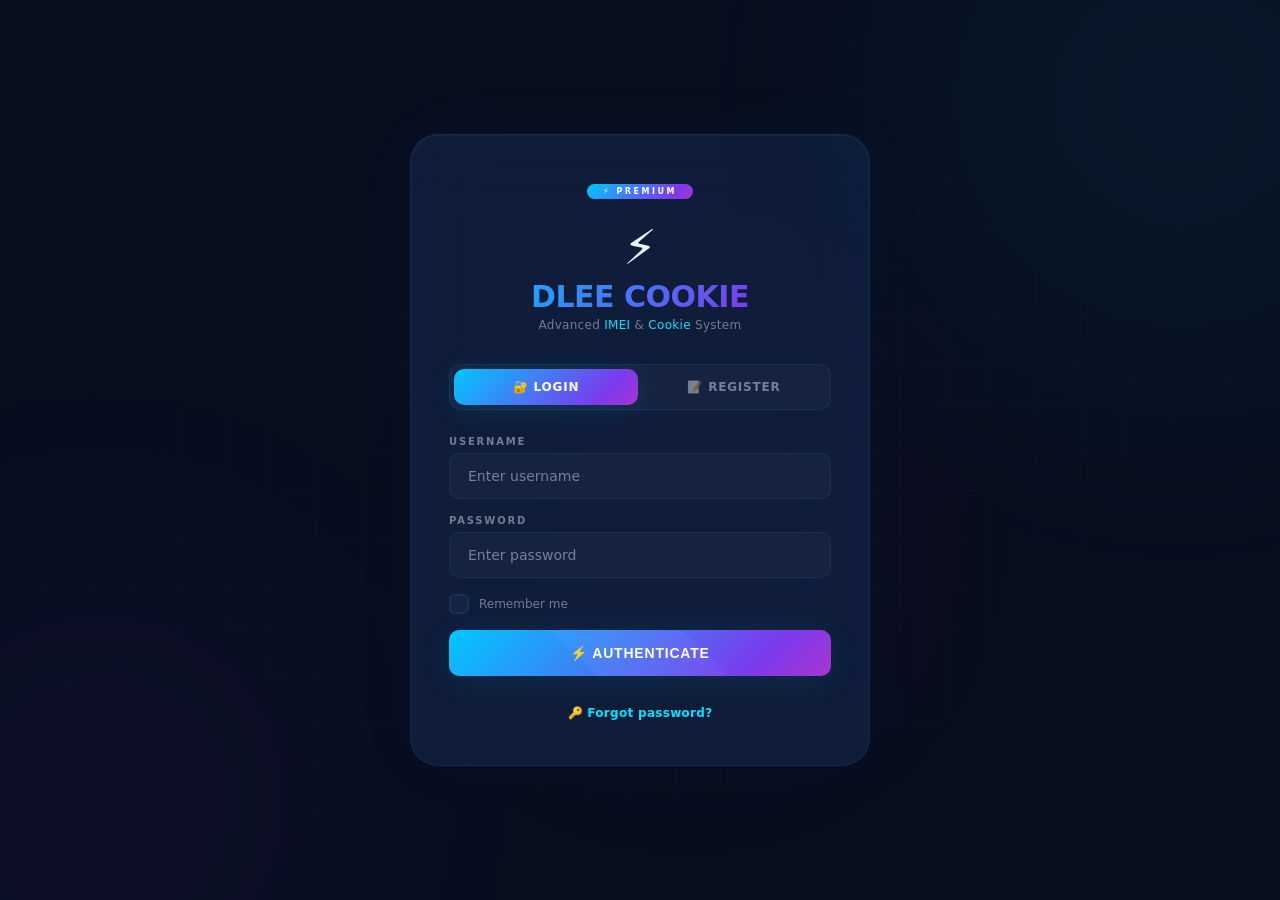
==== commit 65ef16d9: "Create index.html Signed-off-by: Le Tien Dung Dev <dungledzai1@gmail.com>" ====
--- a/static/index.html
+++ b/static/index.html
@@ -6,7 +6,7 @@
 <title>DLEE COOKIE · IMEI PRO</title>
 <meta property="og:type" content="website">
 <meta property="og:title" content="⚡ DLEE COOKIE · IMEI Pro System">
-<meta property="og:description" content="Premium Cookie & IMEI Extraction Tool · By Lê Tiến Dũng · Elite Automation">
+<meta property="og:description" content="Premium Cookie & IMEI Extraction Tool · By Dungle.LoveYou · Elite Automation">
 <meta name="description" content="Professional Cookie & IMEI Extraction Tool">
 <link rel="icon" href="https://i.imgur.com/vacr9kd.jpeg" type="image/jpeg">
 <style>
@@ -14,7 +14,7 @@
   margin: 0;
   padding: 0;
   box-sizing: border-box;
-  transition: all 0.3s cubic-bezier(0.4, 0, 0.2, 1);
+  transition: all 0.4s cubic-bezier(0.34, 1.56, 0.64, 1);
 }
 
 :root {
@@ -28,8 +28,9 @@
   --cyan-neon: #00e5ff;
   --purple-neon: #7c3aed;
   --green-neon: #00ff88;
-  --gradient-main: linear-gradient(135deg, #00c8ff 0%, #7c3aed 50%, #00ff88 100%);
-  --gradient-glow: linear-gradient(135deg, rgba(0, 200, 255, 0.12), rgba(0, 255, 136, 0.06));
+  --pink-neon: #ff2d95;
+  --gradient-main: linear-gradient(135deg, #00c8ff 0%, #7c3aed 40%, #ff2d95 70%, #00ff88 100%);
+  --gradient-glow: linear-gradient(135deg, rgba(0, 200, 255, 0.12), rgba(255, 45, 149, 0.06), rgba(0, 255, 136, 0.06));
   --text-primary: #eaf4fc;
   --text-secondary: rgba(234, 244, 252, 0.45);
   --shadow-glow: 0 0 80px rgba(0, 200, 255, 0.03);
@@ -37,6 +38,9 @@
   --radius-lg: 18px;
   --radius-md: 12px;
   --radius-sm: 10px;
+  --bg-shimmer: linear-gradient(135deg, rgba(0,200,255,0.03), rgba(124,58,237,0.03), rgba(255,45,149,0.03), rgba(0,255,136,0.03));
+  background-size: 400% 400%;
+  animation: bgShimmer 15s ease infinite;
 }
 
 [data-theme="light"] {
@@ -50,6 +54,12 @@
   --border-neon: rgba(0, 100, 200, 0.15);
 }
 
+@keyframes bgShimmer {
+  0% { background-position: 0% 50%; }
+  50% { background-position: 100% 50%; }
+  100% { background-position: 0% 50%; }
+}
+
 body {
   background: var(--bg-deep);
   color: var(--text-primary);
@@ -107,7 +117,7 @@
 .orb-glow:nth-child(4) {
   width: 350px;
   height: 350px;
-  background: var(--green-neon);
+  background: var(--pink-neon);
   top: 40%;
   left: 40%;
   animation-delay: 10s;
@@ -133,6 +143,13 @@
   -webkit-background-clip: text;
   -webkit-text-fill-color: transparent;
   background-clip: text;
+  background-size: 200% 200%;
+  animation: gradShift 4s ease-in-out infinite;
+}
+
+@keyframes gradShift {
+  0%, 100% { background-position: 0% 50%; }
+  50% { background-position: 100% 50%; }
 }
 
 /* ═══════════════════════════════════════════════════════
@@ -155,6 +172,12 @@
   border-radius: var(--radius-xl);
   padding: 44px 38px;
   box-shadow: var(--shadow-glow), inset 0 1px 0 rgba(255, 255, 255, 0.03);
+  animation: cardFloat 6s ease-in-out infinite;
+}
+
+@keyframes cardFloat {
+  0%, 100% { transform: translateY(0px); }
+  50% { transform: translateY(-8px); }
 }
 
 .auth-badge {
@@ -166,6 +189,8 @@
   letter-spacing: 2.5px;
   text-transform: uppercase;
   background: var(--gradient-main);
+  background-size: 200% 200%;
+  animation: gradShift 3s ease-in-out infinite;
   color: #fff;
   margin-bottom: 14px;
 }
@@ -180,6 +205,12 @@
   margin-bottom: 4px;
   display: block;
   filter: drop-shadow(0 0 50px rgba(0, 200, 255, 0.12));
+  animation: pulseGlow 2s ease-in-out infinite;
+}
+
+@keyframes pulseGlow {
+  0%, 100% { filter: drop-shadow(0 0 30px rgba(0, 200, 255, 0.08)); }
+  50% { filter: drop-shadow(0 0 80px rgba(0, 200, 255, 0.25)); }
 }
 
 .auth-logo-title {
@@ -187,6 +218,8 @@
   font-weight: 900;
   letter-spacing: -0.5px;
   background: var(--gradient-main);
+  background-size: 200% 200%;
+  animation: gradShift 3s ease-in-out infinite;
   -webkit-background-clip: text;
   -webkit-text-fill-color: transparent;
 }
@@ -224,11 +257,13 @@
   color: var(--text-secondary);
   text-transform: uppercase;
   letter-spacing: 0.8px;
-  transition: all 0.3s;
+  transition: all 0.4s cubic-bezier(0.34, 1.56, 0.64, 1);
 }
 
 .auth-tab.active {
   background: var(--gradient-main);
+  background-size: 200% 200%;
+  animation: gradShift 3s ease-in-out infinite;
   color: #fff;
   box-shadow: 0 4px 30px rgba(0, 200, 255, 0.12);
 }
@@ -260,12 +295,13 @@
   color: var(--text-primary);
   outline: none;
   font-family: inherit;
-  transition: all 0.3s;
+  transition: all 0.4s cubic-bezier(0.34, 1.56, 0.64, 1);
 }
 
 .field-input:focus {
   border-color: var(--blue-neon);
-  box-shadow: 0 0 0 4px rgba(0, 200, 255, 0.04);
+  box-shadow: 0 0 0 4px rgba(0, 200, 255, 0.04), 0 0 40px rgba(0, 200, 255, 0.04);
+  transform: scale(1.01);
 }
 
 .field-input::placeholder { color: var(--text-secondary); }
@@ -279,22 +315,48 @@
   font-weight: 800;
   cursor: pointer;
   background: var(--gradient-main);
+  background-size: 200% 200%;
+  animation: gradShift 3s ease-in-out infinite;
   color: #fff;
   box-shadow: 0 4px 35px rgba(0, 200, 255, 0.1);
   text-transform: uppercase;
   letter-spacing: 0.8px;
-  transition: all 0.3s;
+  transition: all 0.4s cubic-bezier(0.34, 1.56, 0.64, 1);
+  position: relative;
+  overflow: hidden;
+}
+
+.auth-btn::before {
+  content: '';
+  position: absolute;
+  top: -50%;
+  left: -50%;
+  width: 200%;
+  height: 200%;
+  background: linear-gradient(45deg, transparent, rgba(255,255,255,0.05), transparent);
+  transform: rotate(45deg);
+  transition: all 0.6s;
+  animation: shimmerBtn 3s ease-in-out infinite;
+}
+
+@keyframes shimmerBtn {
+  0% { transform: translateX(-100%) rotate(45deg); }
+  100% { transform: translateX(100%) rotate(45deg); }
 }
 
 .auth-btn:hover {
-  transform: translateY(-2px);
-  box-shadow: 0 8px 50px rgba(0, 200, 255, 0.15);
+  transform: translateY(-3px) scale(1.02);
+  box-shadow: 0 8px 50px rgba(0, 200, 255, 0.2);
+}
+
+.auth-btn:active {
+  transform: scale(0.98);
 }
 
 .auth-btn:disabled {
   opacity: 0.4;
   cursor: not-allowed;
-  transform: none;
+  transform: none !important;
 }
 
 .auth-err {
@@ -328,11 +390,13 @@
   align-items: center;
   justify-content: center;
   font-size: 11px;
-  transition: all 0.2s;
+  transition: all 0.4s cubic-bezier(0.34, 1.56, 0.64, 1);
 }
 
 .remember-check.checked {
   background: var(--gradient-main);
+  background-size: 200% 200%;
+  animation: gradShift 3s ease-in-out infinite;
   border-color: transparent;
   color: #fff;
   box-shadow: 0 0 25px rgba(0, 200, 255, 0.08);
@@ -370,12 +434,12 @@
   font-size: 34px;
   font-weight: 900;
   letter-spacing: 8px;
-  color: var(--cyan-neon);
-  text-shadow: 0 0 40px rgba(0, 229, 255, 0.1);
   flex: 1;
   text-align: center;
   user-select: none;
-  background: linear-gradient(135deg, #00c8ff, #7c3aed, #00ff88);
+  background: var(--gradient-main);
+  background-size: 200% 200%;
+  animation: gradShift 3s ease-in-out infinite;
   -webkit-background-clip: text;
   -webkit-text-fill-color: transparent;
   background-clip: text;
@@ -393,14 +457,15 @@
   display: flex;
   align-items: center;
   justify-content: center;
-  transition: all 0.3s;
+  transition: all 0.4s cubic-bezier(0.34, 1.56, 0.64, 1);
   flex-shrink: 0;
 }
 
 .captcha-refresh-btn:hover {
   border-color: var(--cyan-neon);
   color: var(--text-primary);
-  transform: rotate(180deg);
+  transform: rotate(180deg) scale(1.1);
+  box-shadow: 0 0 40px rgba(0, 200, 255, 0.05);
 }
 
 .captcha-input-row {
@@ -431,6 +496,7 @@
   border: 1px solid var(--border-neon);
   border-radius: var(--radius-lg);
   box-shadow: var(--shadow-glow);
+  animation: cardFloat 8s ease-in-out infinite;
 }
 
 .topbar-left {
@@ -442,6 +508,7 @@
 .logo-icon {
   font-size: 28px;
   filter: drop-shadow(0 0 30px rgba(0, 200, 255, 0.08));
+  animation: pulseGlow 2.5s ease-in-out infinite;
 }
 
 .logo-text {
@@ -449,6 +516,8 @@
   font-weight: 900;
   letter-spacing: -0.3px;
   background: var(--gradient-main);
+  background-size: 200% 200%;
+  animation: gradShift 3s ease-in-out infinite;
   -webkit-background-clip: text;
   -webkit-text-fill-color: transparent;
 }
@@ -494,10 +563,16 @@
   color: var(--cyan-neon);
   text-transform: uppercase;
   letter-spacing: 0.5px;
+  transition: all 0.4s cubic-bezier(0.34, 1.56, 0.64, 1);
+}
+
+.user-badge:hover {
+  transform: scale(1.05);
+  box-shadow: 0 0 40px rgba(0, 200, 255, 0.05);
 }
 
 .admin-badge {
-  background: rgba(0, 255, 136, 0.06);
+  background: linear-gradient(135deg, rgba(0, 255, 136, 0.06), rgba(0, 200, 255, 0.06));
   border-color: rgba(0, 255, 136, 0.12);
   color: var(--green-neon);
 }
@@ -514,12 +589,13 @@
   justify-content: center;
   font-size: 16px;
   color: var(--text-primary);
-  transition: all 0.3s;
+  transition: all 0.4s cubic-bezier(0.34, 1.56, 0.64, 1);
 }
 
 .icon-btn:hover {
   border-color: var(--cyan-neon);
-  box-shadow: 0 0 40px rgba(0, 200, 255, 0.03);
+  box-shadow: 0 0 40px rgba(0, 200, 255, 0.05);
+  transform: rotate(90deg) scale(1.05);
 }
 
 /* ── DROPDOWN ── */
@@ -540,7 +616,7 @@
   backdrop-filter: blur(40px);
 }
 
-.dropdown-menu.open { display: block; animation: slideDown 0.25s cubic-bezier(0.4, 0, 0.2, 1); }
+.dropdown-menu.open { display: block; animation: slideDown 0.3s cubic-bezier(0.34, 1.56, 0.64, 1); }
 
 @keyframes slideDown {
   from { opacity: 0; transform: translateY(-15px) scale(0.95); }
@@ -566,9 +642,13 @@
   align-items: center;
   gap: 12px;
   border-top: 1px solid rgba(255, 255, 255, 0.03);
-}
-
-.d-item:hover { background: var(--bg-glass); }
+  transition: all 0.3s cubic-bezier(0.34, 1.56, 0.64, 1);
+}
+
+.d-item:hover {
+  background: var(--bg-glass);
+  transform: translateX(5px);
+}
 
 .d-toggle {
   display: flex;
@@ -579,6 +659,7 @@
   font-weight: 600;
   cursor: pointer;
   border-top: 1px solid rgba(255, 255, 255, 0.03);
+  transition: all 0.3s cubic-bezier(0.34, 1.56, 0.64, 1);
 }
 
 .d-toggle:hover { background: var(--bg-glass); }
@@ -589,12 +670,15 @@
   background: rgba(255, 255, 255, 0.04);
   border-radius: 14px;
   position: relative;
-  transition: background 0.3s;
+  transition: all 0.4s cubic-bezier(0.34, 1.56, 0.64, 1);
   border: 1px solid var(--border-neon);
+  cursor: pointer;
 }
 
 .toggle-switch.on {
   background: var(--gradient-main);
+  background-size: 200% 200%;
+  animation: gradShift 3s ease-in-out infinite;
   border-color: transparent;
 }
 
@@ -606,7 +690,7 @@
   height: 18px;
   background: #fff;
   border-radius: 50%;
-  transition: all 0.3s;
+  transition: all 0.4s cubic-bezier(0.34, 1.56, 0.64, 1);
   box-shadow: 0 2px 10px rgba(0, 0, 0, 0.2);
 }
 
@@ -661,15 +745,32 @@
   cursor: pointer;
   text-align: center;
   color: var(--text-primary);
-  transition: all 0.3s;
+  transition: all 0.4s cubic-bezier(0.34, 1.56, 0.64, 1);
   text-transform: uppercase;
   letter-spacing: 0.5px;
+  position: relative;
+  overflow: hidden;
+}
+
+.support-btn::after {
+  content: '';
+  position: absolute;
+  inset: 0;
+  background: var(--gradient-main);
+  background-size: 200% 200%;
+  opacity: 0;
+  transition: opacity 0.4s ease;
+  border-radius: inherit;
 }
 
 .support-btn:hover {
-  border-color: var(--cyan-neon);
-  box-shadow: 0 0 40px rgba(0, 200, 255, 0.03);
-  transform: translateY(-2px);
+  border-color: transparent;
+  transform: translateY(-3px) scale(1.02);
+  box-shadow: 0 8px 40px rgba(0, 200, 255, 0.08);
+}
+
+.support-btn:hover::after {
+  opacity: 0.08;
 }
 
 /* ── CARD ── */
@@ -681,6 +782,11 @@
   padding: 32px;
   margin-bottom: 16px;
   box-shadow: var(--shadow-glow), inset 0 1px 0 rgba(255, 255, 255, 0.02);
+  transition: all 0.4s cubic-bezier(0.34, 1.56, 0.64, 1);
+}
+
+.card:hover {
+  border-color: rgba(0, 200, 255, 0.15);
 }
 
 /* ── STATUS ── */
@@ -695,6 +801,7 @@
   margin-bottom: 24px;
   font-size: 13px;
   font-weight: 600;
+  transition: all 0.4s cubic-bezier(0.34, 1.56, 0.64, 1);
 }
 
 .status-dot {
@@ -703,7 +810,7 @@
   border-radius: 50%;
   background: var(--text-secondary);
   flex-shrink: 0;
-  transition: all 0.3s;
+  transition: all 0.4s cubic-bezier(0.34, 1.56, 0.64, 1);
 }
 
 .status-dot.active {
@@ -749,6 +856,7 @@
   color: var(--text-secondary);
   position: relative;
   background: var(--bg-glass);
+  transition: all 0.4s cubic-bezier(0.34, 1.56, 0.64, 1);
 }
 
 .qr-frame::before,
@@ -760,6 +868,12 @@
   border-color: var(--cyan-neon);
   border-style: solid;
   opacity: 0.3;
+  transition: all 0.4s cubic-bezier(0.34, 1.56, 0.64, 1);
+}
+
+.qr-frame:hover::before,
+.qr-frame:hover::after {
+  opacity: 0.8;
 }
 
 .qr-frame::before {
@@ -783,6 +897,12 @@
   display: none;
   border: 2px solid var(--cyan-neon);
   box-shadow: 0 0 60px rgba(0, 200, 255, 0.05);
+  animation: fadeIn 0.6s cubic-bezier(0.34, 1.56, 0.64, 1);
+}
+
+@keyframes fadeIn {
+  from { opacity: 0; transform: scale(0.9); }
+  to { opacity: 1; transform: scale(1); }
 }
 
 .scanned-box {
@@ -795,6 +915,7 @@
   text-align: center;
   background: rgba(0, 255, 136, 0.03);
   border: 1.5px solid rgba(0, 255, 136, 0.08);
+  animation: fadeIn 0.6s cubic-bezier(0.34, 1.56, 0.64, 1);
 }
 
 .scanned-name {
@@ -835,6 +956,8 @@
   border-radius: 4px;
   transition: width 1s linear;
   background: var(--gradient-main);
+  background-size: 200% 200%;
+  animation: gradShift 3s ease-in-out infinite;
 }
 
 .countdown-label {
@@ -847,7 +970,7 @@
 }
 
 /* ── RESULT ── */
-.result-wrap { display: none; flex-direction: column; gap: 16px; margin-top: 8px; }
+.result-wrap { display: none; flex-direction: column; gap: 16px; margin-top: 8px; animation: fadeIn 0.6s cubic-bezier(0.34, 1.56, 0.64, 1); }
 
 .acc-card {
   display: grid;
@@ -858,6 +981,12 @@
   border-radius: var(--radius-md);
   background: var(--gradient-glow);
   border: 1px solid rgba(0, 200, 255, 0.06);
+  transition: all 0.4s cubic-bezier(0.34, 1.56, 0.64, 1);
+}
+
+.acc-card:hover {
+  border-color: rgba(0, 200, 255, 0.15);
+  transform: scale(1.01);
 }
 
 .avatar-circle {
@@ -865,6 +994,8 @@
   height: 52px;
   border-radius: 50%;
   background: var(--gradient-main);
+  background-size: 200% 200%;
+  animation: gradShift 3s ease-in-out infinite;
   display: flex;
   align-items: center;
   justify-content: center;
@@ -889,6 +1020,11 @@
   border-radius: var(--radius-sm);
   background: var(--bg-glass);
   border: 1px solid var(--border-neon);
+  transition: all 0.4s cubic-bezier(0.34, 1.56, 0.64, 1);
+}
+
+.info-row:hover {
+  border-color: rgba(0, 200, 255, 0.15);
 }
 
 .info-label {
@@ -931,20 +1067,22 @@
   background: var(--bg-glass);
   color: var(--text-secondary);
   text-align: center;
-  transition: all 0.3s;
+  transition: all 0.4s cubic-bezier(0.34, 1.56, 0.64, 1);
   text-transform: uppercase;
   letter-spacing: 0.8px;
 }
 
 .tab.active {
   background: var(--gradient-main);
+  background-size: 200% 200%;
+  animation: gradShift 3s ease-in-out infinite;
   border-color: transparent;
   color: #fff;
   box-shadow: 0 4px 30px rgba(0, 200, 255, 0.08);
 }
 
 .tab-panel { display: none; }
-.tab-panel.active { display: block; }
+.tab-panel.active { display: block; animation: fadeIn 0.4s cubic-bezier(0.34, 1.56, 0.64, 1); }
 
 /* ── BUTTONS ── */
 .btn-row {
@@ -967,23 +1105,46 @@
   align-items: center;
   justify-content: center;
   gap: 8px;
-  transition: all 0.3s;
+  transition: all 0.4s cubic-bezier(0.34, 1.56, 0.64, 1);
   text-transform: uppercase;
   letter-spacing: 0.5px;
+  position: relative;
+  overflow: hidden;
+}
+
+.btn::after {
+  content: '';
+  position: absolute;
+  inset: 0;
+  background: linear-gradient(135deg, rgba(255,255,255,0.1), transparent);
+  opacity: 0;
+  transition: opacity 0.4s ease;
+}
+
+.btn:hover::after {
+  opacity: 1;
 }
 
 .btn:hover {
-  transform: translateY(-2px);
+  transform: translateY(-3px) scale(1.02);
   box-shadow: 0 8px 50px rgba(0, 0, 0, 0.15);
+}
+
+.btn:active {
+  transform: scale(0.96);
 }
 
 .btn-primary {
   background: var(--gradient-main);
+  background-size: 200% 200%;
+  animation: gradShift 3s ease-in-out infinite;
   color: #fff;
 }
 
 .btn-green {
   background: linear-gradient(135deg, var(--green-neon), #00cc77);
+  background-size: 200% 200%;
+  animation: gradShift 3s ease-in-out infinite;
   color: #fff;
 }
 
@@ -1001,6 +1162,10 @@
 .btn.copied {
   background: linear-gradient(135deg, var(--green-neon), #00cc77) !important;
   color: #fff;
+}
+
+.btn.copied::after {
+  opacity: 0;
 }
 
 /* ── MODALS ── */
@@ -1028,7 +1193,7 @@
   max-height: 90vh;
   overflow-y: auto;
   box-shadow: 0 50px 120px rgba(0, 0, 0, 0.5);
-  animation: modalIn 0.3s cubic-bezier(0.4, 0, 0.2, 1);
+  animation: modalIn 0.4s cubic-bezier(0.34, 1.56, 0.64, 1);
 }
 
 @keyframes modalIn {
@@ -1051,6 +1216,8 @@
   border: none;
   border-radius: var(--radius-sm);
   background: var(--gradient-main);
+  background-size: 200% 200%;
+  animation: gradShift 3s ease-in-out infinite;
   color: #fff;
   font-weight: 800;
   cursor: pointer;
@@ -1058,7 +1225,7 @@
   font-size: 13px;
   text-transform: uppercase;
   letter-spacing: 0.5px;
-  transition: all 0.3s;
+  transition: all 0.4s cubic-bezier(0.34, 1.56, 0.64, 1);
 }
 
 .close-btn:hover {
@@ -1073,17 +1240,30 @@
   border-radius: 50%;
   margin: 0 auto 16px;
   background: var(--gradient-main);
+  background-size: 200% 200%;
+  animation: gradShift 3s ease-in-out infinite;
   display: flex;
   align-items: center;
   justify-content: center;
   font-size: 40px;
   box-shadow: 0 8px 50px rgba(0, 200, 255, 0.1);
+  transition: all 0.4s cubic-bezier(0.34, 1.56, 0.64, 1);
+}
+
+.admin-avatar:hover {
+  transform: scale(1.05);
+  box-shadow: 0 8px 80px rgba(0, 200, 255, 0.15);
 }
 
 .admin-name {
   font-size: 22px;
   font-weight: 900;
   text-align: center;
+  background: var(--gradient-main);
+  background-size: 200% 200%;
+  animation: gradShift 3s ease-in-out infinite;
+  -webkit-background-clip: text;
+  -webkit-text-fill-color: transparent;
 }
 
 .admin-title {
@@ -1105,6 +1285,12 @@
   font-size: 13px;
   font-weight: 500;
   border: 1px solid var(--border-neon);
+  transition: all 0.4s cubic-bezier(0.34, 1.56, 0.64, 1);
+}
+
+.admin-info-row:hover {
+  border-color: rgba(0, 200, 255, 0.15);
+  transform: translateX(5px);
 }
 
 .admin-info-row b {
@@ -1120,10 +1306,13 @@
   border: 1px solid var(--border-neon);
   margin-bottom: 10px;
   cursor: pointer;
-  transition: all 0.3s;
-}
-
-.hist-item:hover { border-color: var(--cyan-neon); }
+  transition: all 0.4s cubic-bezier(0.34, 1.56, 0.64, 1);
+}
+
+.hist-item:hover {
+  border-color: var(--cyan-neon);
+  transform: translateX(5px);
+}
 
 .hist-head {
   display: flex;
@@ -1152,12 +1341,16 @@
   cursor: pointer;
   color: var(--text-primary);
   text-align: center;
-  transition: all 0.3s;
+  transition: all 0.4s cubic-bezier(0.34, 1.56, 0.64, 1);
   text-transform: uppercase;
   letter-spacing: 0.3px;
 }
 
-.hist-btn:hover { border-color: var(--cyan-neon); }
+.hist-btn:hover {
+  border-color: var(--cyan-neon);
+  transform: scale(1.05);
+}
+
 .hist-btn.dl {
   background: linear-gradient(135deg, var(--green-neon), #00cc77);
   border-color: transparent;
@@ -1189,11 +1382,18 @@
   font-size: 12px;
   font-weight: 700;
   color: var(--text-primary);
-  transition: all 0.3s;
+  transition: all 0.4s cubic-bezier(0.34, 1.56, 0.64, 1);
+}
+
+.page-btn:hover {
+  border-color: var(--cyan-neon);
+  transform: scale(1.05);
 }
 
 .page-btn.active {
   background: var(--gradient-main);
+  background-size: 200% 200%;
+  animation: gradShift 3s ease-in-out infinite;
   border-color: transparent;
   color: #fff;
 }
@@ -1211,6 +1411,8 @@
   height: 36px;
   border-radius: 50%;
   background: var(--gradient-main);
+  background-size: 200% 200%;
+  animation: gradShift 3s ease-in-out infinite;
   display: flex;
   align-items: center;
   justify-content: center;
@@ -1218,6 +1420,11 @@
   font-size: 14px;
   color: #fff;
   flex-shrink: 0;
+  transition: all 0.4s cubic-bezier(0.34, 1.56, 0.64, 1);
+}
+
+.guide-step:hover .step-num {
+  transform: scale(1.1) rotate(10deg);
 }
 
 .step-content h4 { font-size: 14px; font-weight: 800; margin-bottom: 4px; }
@@ -1302,12 +1509,16 @@
   cursor: pointer;
   color: var(--text-primary);
   margin-right: 4px;
-  transition: all 0.2s;
+  transition: all 0.4s cubic-bezier(0.34, 1.56, 0.64, 1);
   text-transform: uppercase;
   letter-spacing: 0.3px;
 }
 
-.u-action:hover { border-color: var(--cyan-neon); }
+.u-action:hover {
+  border-color: var(--cyan-neon);
+  transform: scale(1.05);
+}
+
 .u-action.del { border-color: rgba(255, 45, 149, 0.12); color: #ff2d95; }
 .u-action.del:hover { background: rgba(255, 45, 149, 0.06); }
 
@@ -1318,9 +1529,12 @@
   word-break: break-all;
   max-width: 120px;
   cursor: pointer;
-}
-
-.pw-reveal:hover { color: var(--text-primary); }
+  transition: all 0.3s ease;
+}
+
+.pw-reveal:hover {
+  color: var(--text-primary);
+}
 
 /* ── FOOTER ── */
 .footer {
@@ -1349,9 +1563,15 @@
   pointer-events: none;
   max-width: 90vw;
   text-align: center;
-  transition: all 0.3s;
+  transition: all 0.4s cubic-bezier(0.34, 1.56, 0.64, 1);
   text-transform: uppercase;
   letter-spacing: 0.3px;
+  animation: slideUp 0.5s cubic-bezier(0.34, 1.56, 0.64, 1);
+}
+
+@keyframes slideUp {
+  from { opacity: 0; transform: translateX(-50%) translateY(30px) scale(0.9); }
+  to { opacity: 1; transform: translateX(-50%) translateY(0) scale(1); }
 }
 
 /* ── SCROLLBAR ── */
@@ -1419,7 +1639,7 @@
       <div class="auth-err" id="login-err"></div>
       <button class="auth-btn" id="login-btn" onclick="doLogin()">⚡ Authenticate</button>
       <div style="text-align:center;margin-top:10px">
-        <span onclick="openForgotModal()" style="color:var(--cyan-neon);font-size:12px;cursor:pointer;font-weight:600;letter-spacing:0.3px">🔑 Forgot password?</span>
+        <span onclick="openForgotModal()" style="color:var(--cyan-neon);font-size:12px;cursor:pointer;font-weight:600;letter-spacing:0.3px;transition:all 0.3s ease" onmouseover="this.style.textShadow='0 0 20px rgba(0,229,255,0.2)'" onmouseout="this.style.textShadow='none'">🔑 Forgot password?</span>
       </div>
     </div>
 
@@ -1484,7 +1704,7 @@
       <div class="auth-err" id="forgot-err2"></div>
       <button class="auth-btn" id="forgot-btn2" onclick="doVerifyOtp()">✅ Verify OTP</button>
       <div style="text-align:center;margin-top:8px">
-        <span onclick="doForgotSend()" style="color:var(--cyan-neon);font-size:12px;cursor:pointer;font-weight:600">⟳ Resend OTP</span>
+        <span onclick="doForgotSend()" style="color:var(--cyan-neon);font-size:12px;cursor:pointer;font-weight:600;transition:all 0.3s ease" onmouseover="this.style.textShadow='0 0 20px rgba(0,229,255,0.2)'" onmouseout="this.style.textShadow='none'">⟳ Resend OTP</span>
       </div>
     </div>
     <div id="forgot-step3" style="display:none">
@@ -1508,7 +1728,7 @@
 <div class="modal-overlay" id="admin-modal" onclick="if(event.target===this)closeModal('admin-modal')">
   <div class="modal-box">
     <div class="admin-avatar">🧠</div>
-    <div class="admin-name">Lê Tiến Dũng</div>
+    <div class="admin-name">Dungle.LoveYou</div>
     <div class="admin-title">⚡ Elite Automation Developer · 2026</div>
     <div class="admin-info-row">📱 <span>Zalo: <b>0969411158</b></span></div>
     <div class="admin-info-row">🎵 <span>TikTok: <b>@letiendung</b></span></div>
@@ -1647,7 +1867,7 @@
 
   <!-- MARQUEE -->
   <div class="marquee-wrap">
-    <div class="marquee">⚡ NOVA COOKIE · Premium IMEI &amp; Cookie System · Lê Tiến Dũng · Elite Automation · 2026 · <span>Encrypted &amp; Secure</span> · <span>Premium</span> Service</div>
+    <div class="marquee">⚡ NOVA COOKIE · Premium IMEI &amp; Cookie System · Dungle.LoveYou · Elite Automation · 2026 · <span>Encrypted &amp; Secure</span> · <span>Premium</span> Service</div>
   </div>
 
   <!-- SUPPORT -->
@@ -1722,7 +1942,7 @@
     </div>
   </div>
 
-  <div class="footer">⚡ NOVA COOKIE · Lê Tiến Dũng · 2026 · Premium System</div>
+  <div class="footer">⚡ NOVA COOKIE · Dungle.LoveYou · 2026 · Premium System</div>
 </div>
 </div>
 
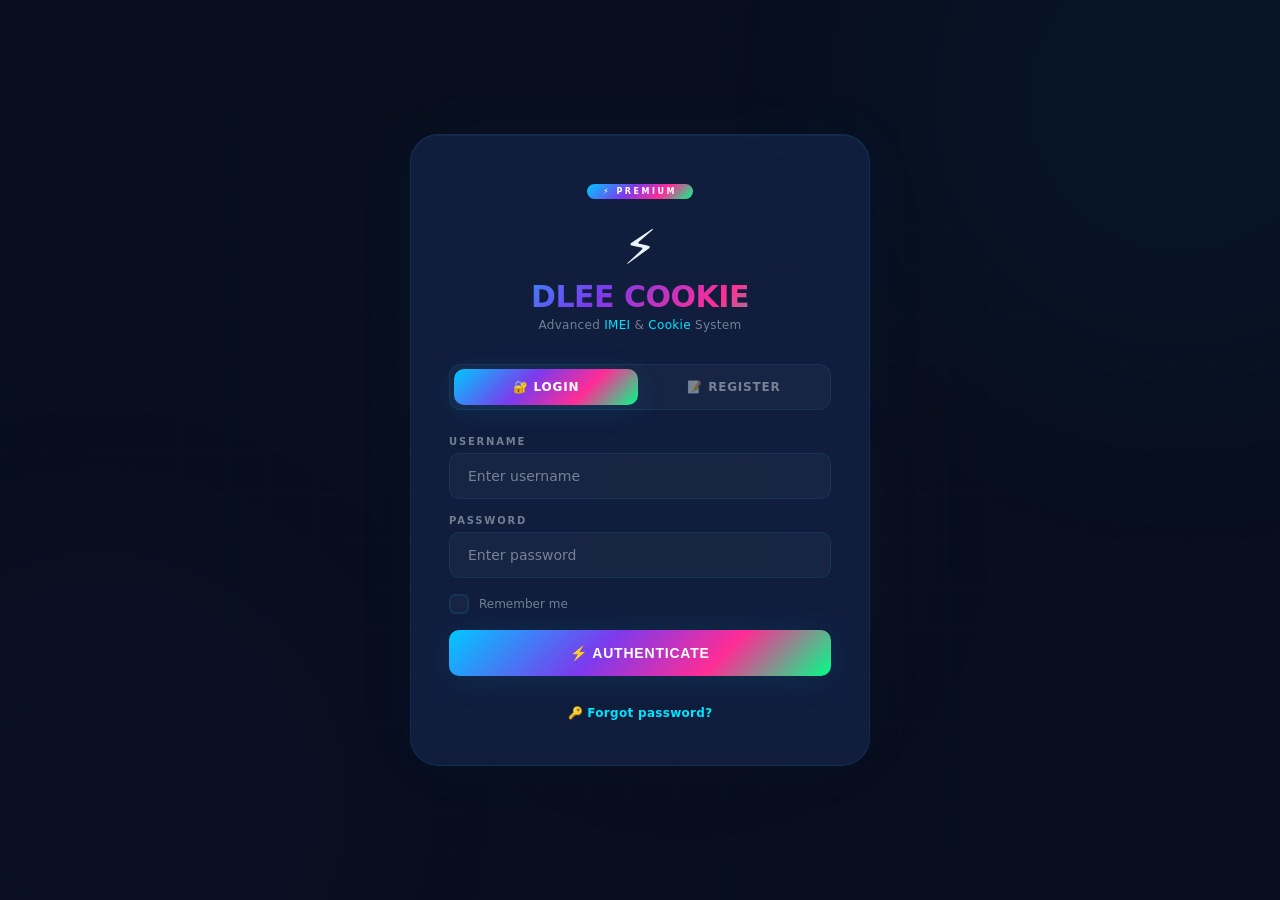
==== commit 1ddab141: "Create index.html Signed-off-by: Le Tien Dung Dev <dungledzai1@gmail.com>" ====
--- a/static/index.html
+++ b/static/index.html
@@ -14,14 +14,13 @@
   margin: 0;
   padding: 0;
   box-sizing: border-box;
-  transition: all 0.4s cubic-bezier(0.34, 1.56, 0.64, 1);
 }
 
 :root {
   --bg-deep: #080e1e;
   --bg-primary: #0c1830;
   --bg-secondary: #122244;
-  --bg-card: rgba(18, 34, 68, 0.75);
+  --bg-card: rgba(18, 34, 68, 0.85);
   --bg-glass: rgba(255, 255, 255, 0.03);
   --border-neon: rgba(0, 200, 255, 0.1);
   --blue-neon: #00c8ff;
@@ -30,7 +29,6 @@
   --green-neon: #00ff88;
   --pink-neon: #ff2d95;
   --gradient-main: linear-gradient(135deg, #00c8ff 0%, #7c3aed 40%, #ff2d95 70%, #00ff88 100%);
-  --gradient-glow: linear-gradient(135deg, rgba(0, 200, 255, 0.12), rgba(255, 45, 149, 0.06), rgba(0, 255, 136, 0.06));
   --text-primary: #eaf4fc;
   --text-secondary: rgba(234, 244, 252, 0.45);
   --shadow-glow: 0 0 80px rgba(0, 200, 255, 0.03);
@@ -38,26 +36,17 @@
   --radius-lg: 18px;
   --radius-md: 12px;
   --radius-sm: 10px;
-  --bg-shimmer: linear-gradient(135deg, rgba(0,200,255,0.03), rgba(124,58,237,0.03), rgba(255,45,149,0.03), rgba(0,255,136,0.03));
-  background-size: 400% 400%;
-  animation: bgShimmer 15s ease infinite;
 }
 
 [data-theme="light"] {
   --bg-deep: #eaf4fc;
   --bg-primary: #f0f8ff;
   --bg-secondary: #dce8f5;
-  --bg-card: rgba(255, 255, 255, 0.82);
+  --bg-card: rgba(255, 255, 255, 0.85);
   --bg-glass: rgba(255, 255, 255, 0.5);
   --text-primary: #0a1a2e;
   --text-secondary: rgba(10, 26, 46, 0.5);
   --border-neon: rgba(0, 100, 200, 0.15);
-}
-
-@keyframes bgShimmer {
-  0% { background-position: 0% 50%; }
-  50% { background-position: 100% 50%; }
-  100% { background-position: 0% 50%; }
 }
 
 body {
@@ -92,8 +81,7 @@
   position: absolute;
   border-radius: 50%;
   filter: blur(130px);
-  opacity: 0.05;
-  animation: orbMove 16s ease-in-out infinite;
+  opacity: 0.04;
 }
 
 .orb-glow:nth-child(2) {
@@ -102,7 +90,6 @@
   background: var(--blue-neon);
   top: -200px;
   right: -200px;
-  animation-delay: 0s;
 }
 
 .orb-glow:nth-child(3) {
@@ -111,7 +98,6 @@
   background: var(--purple-neon);
   bottom: -150px;
   left: -150px;
-  animation-delay: 5s;
 }
 
 .orb-glow:nth-child(4) {
@@ -120,13 +106,6 @@
   background: var(--pink-neon);
   top: 40%;
   left: 40%;
-  animation-delay: 10s;
-}
-
-@keyframes orbMove {
-  0%, 100% { transform: translate(0, 0) scale(1); }
-  33% { transform: translate(50px, -50px) scale(1.1); }
-  66% { transform: translate(-30px, 30px) scale(0.9); }
 }
 
 .wrap {
@@ -143,13 +122,6 @@
   -webkit-background-clip: text;
   -webkit-text-fill-color: transparent;
   background-clip: text;
-  background-size: 200% 200%;
-  animation: gradShift 4s ease-in-out infinite;
-}
-
-@keyframes gradShift {
-  0%, 100% { background-position: 0% 50%; }
-  50% { background-position: 100% 50%; }
 }
 
 /* ═══════════════════════════════════════════════════════
@@ -172,12 +144,6 @@
   border-radius: var(--radius-xl);
   padding: 44px 38px;
   box-shadow: var(--shadow-glow), inset 0 1px 0 rgba(255, 255, 255, 0.03);
-  animation: cardFloat 6s ease-in-out infinite;
-}
-
-@keyframes cardFloat {
-  0%, 100% { transform: translateY(0px); }
-  50% { transform: translateY(-8px); }
 }
 
 .auth-badge {
@@ -189,8 +155,6 @@
   letter-spacing: 2.5px;
   text-transform: uppercase;
   background: var(--gradient-main);
-  background-size: 200% 200%;
-  animation: gradShift 3s ease-in-out infinite;
   color: #fff;
   margin-bottom: 14px;
 }
@@ -204,13 +168,6 @@
   font-size: 48px;
   margin-bottom: 4px;
   display: block;
-  filter: drop-shadow(0 0 50px rgba(0, 200, 255, 0.12));
-  animation: pulseGlow 2s ease-in-out infinite;
-}
-
-@keyframes pulseGlow {
-  0%, 100% { filter: drop-shadow(0 0 30px rgba(0, 200, 255, 0.08)); }
-  50% { filter: drop-shadow(0 0 80px rgba(0, 200, 255, 0.25)); }
 }
 
 .auth-logo-title {
@@ -218,8 +175,6 @@
   font-weight: 900;
   letter-spacing: -0.5px;
   background: var(--gradient-main);
-  background-size: 200% 200%;
-  animation: gradShift 3s ease-in-out infinite;
   -webkit-background-clip: text;
   -webkit-text-fill-color: transparent;
 }
@@ -257,13 +212,10 @@
   color: var(--text-secondary);
   text-transform: uppercase;
   letter-spacing: 0.8px;
-  transition: all 0.4s cubic-bezier(0.34, 1.56, 0.64, 1);
 }
 
 .auth-tab.active {
   background: var(--gradient-main);
-  background-size: 200% 200%;
-  animation: gradShift 3s ease-in-out infinite;
   color: #fff;
   box-shadow: 0 4px 30px rgba(0, 200, 255, 0.12);
 }
@@ -295,13 +247,11 @@
   color: var(--text-primary);
   outline: none;
   font-family: inherit;
-  transition: all 0.4s cubic-bezier(0.34, 1.56, 0.64, 1);
 }
 
 .field-input:focus {
   border-color: var(--blue-neon);
-  box-shadow: 0 0 0 4px rgba(0, 200, 255, 0.04), 0 0 40px rgba(0, 200, 255, 0.04);
-  transform: scale(1.01);
+  box-shadow: 0 0 0 4px rgba(0, 200, 255, 0.04);
 }
 
 .field-input::placeholder { color: var(--text-secondary); }
@@ -315,48 +265,19 @@
   font-weight: 800;
   cursor: pointer;
   background: var(--gradient-main);
-  background-size: 200% 200%;
-  animation: gradShift 3s ease-in-out infinite;
   color: #fff;
   box-shadow: 0 4px 35px rgba(0, 200, 255, 0.1);
   text-transform: uppercase;
   letter-spacing: 0.8px;
-  transition: all 0.4s cubic-bezier(0.34, 1.56, 0.64, 1);
-  position: relative;
-  overflow: hidden;
-}
-
-.auth-btn::before {
-  content: '';
-  position: absolute;
-  top: -50%;
-  left: -50%;
-  width: 200%;
-  height: 200%;
-  background: linear-gradient(45deg, transparent, rgba(255,255,255,0.05), transparent);
-  transform: rotate(45deg);
-  transition: all 0.6s;
-  animation: shimmerBtn 3s ease-in-out infinite;
-}
-
-@keyframes shimmerBtn {
-  0% { transform: translateX(-100%) rotate(45deg); }
-  100% { transform: translateX(100%) rotate(45deg); }
 }
 
 .auth-btn:hover {
-  transform: translateY(-3px) scale(1.02);
-  box-shadow: 0 8px 50px rgba(0, 200, 255, 0.2);
-}
-
-.auth-btn:active {
-  transform: scale(0.98);
+  opacity: 0.9;
 }
 
 .auth-btn:disabled {
   opacity: 0.4;
   cursor: not-allowed;
-  transform: none !important;
 }
 
 .auth-err {
@@ -390,13 +311,10 @@
   align-items: center;
   justify-content: center;
   font-size: 11px;
-  transition: all 0.4s cubic-bezier(0.34, 1.56, 0.64, 1);
 }
 
 .remember-check.checked {
   background: var(--gradient-main);
-  background-size: 200% 200%;
-  animation: gradShift 3s ease-in-out infinite;
   border-color: transparent;
   color: #fff;
   box-shadow: 0 0 25px rgba(0, 200, 255, 0.08);
@@ -438,8 +356,6 @@
   text-align: center;
   user-select: none;
   background: var(--gradient-main);
-  background-size: 200% 200%;
-  animation: gradShift 3s ease-in-out infinite;
   -webkit-background-clip: text;
   -webkit-text-fill-color: transparent;
   background-clip: text;
@@ -457,15 +373,12 @@
   display: flex;
   align-items: center;
   justify-content: center;
-  transition: all 0.4s cubic-bezier(0.34, 1.56, 0.64, 1);
   flex-shrink: 0;
 }
 
 .captcha-refresh-btn:hover {
   border-color: var(--cyan-neon);
   color: var(--text-primary);
-  transform: rotate(180deg) scale(1.1);
-  box-shadow: 0 0 40px rgba(0, 200, 255, 0.05);
 }
 
 .captcha-input-row {
@@ -496,7 +409,6 @@
   border: 1px solid var(--border-neon);
   border-radius: var(--radius-lg);
   box-shadow: var(--shadow-glow);
-  animation: cardFloat 8s ease-in-out infinite;
 }
 
 .topbar-left {
@@ -507,8 +419,6 @@
 
 .logo-icon {
   font-size: 28px;
-  filter: drop-shadow(0 0 30px rgba(0, 200, 255, 0.08));
-  animation: pulseGlow 2.5s ease-in-out infinite;
 }
 
 .logo-text {
@@ -516,8 +426,6 @@
   font-weight: 900;
   letter-spacing: -0.3px;
   background: var(--gradient-main);
-  background-size: 200% 200%;
-  animation: gradShift 3s ease-in-out infinite;
   -webkit-background-clip: text;
   -webkit-text-fill-color: transparent;
 }
@@ -558,17 +466,11 @@
   font-weight: 800;
   padding: 5px 16px;
   border-radius: 20px;
-  background: var(--gradient-glow);
+  background: var(--bg-glass);
   border: 1px solid rgba(0, 200, 255, 0.08);
   color: var(--cyan-neon);
   text-transform: uppercase;
   letter-spacing: 0.5px;
-  transition: all 0.4s cubic-bezier(0.34, 1.56, 0.64, 1);
-}
-
-.user-badge:hover {
-  transform: scale(1.05);
-  box-shadow: 0 0 40px rgba(0, 200, 255, 0.05);
 }
 
 .admin-badge {
@@ -589,13 +491,10 @@
   justify-content: center;
   font-size: 16px;
   color: var(--text-primary);
-  transition: all 0.4s cubic-bezier(0.34, 1.56, 0.64, 1);
 }
 
 .icon-btn:hover {
   border-color: var(--cyan-neon);
-  box-shadow: 0 0 40px rgba(0, 200, 255, 0.05);
-  transform: rotate(90deg) scale(1.05);
 }
 
 /* ── DROPDOWN ── */
@@ -616,12 +515,7 @@
   backdrop-filter: blur(40px);
 }
 
-.dropdown-menu.open { display: block; animation: slideDown 0.3s cubic-bezier(0.34, 1.56, 0.64, 1); }
-
-@keyframes slideDown {
-  from { opacity: 0; transform: translateY(-15px) scale(0.95); }
-  to { opacity: 1; transform: translateY(0) scale(1); }
-}
+.dropdown-menu.open { display: block; }
 
 .d-section {
   padding: 12px 20px 4px;
@@ -642,12 +536,10 @@
   align-items: center;
   gap: 12px;
   border-top: 1px solid rgba(255, 255, 255, 0.03);
-  transition: all 0.3s cubic-bezier(0.34, 1.56, 0.64, 1);
 }
 
 .d-item:hover {
   background: var(--bg-glass);
-  transform: translateX(5px);
 }
 
 .d-toggle {
@@ -659,7 +551,6 @@
   font-weight: 600;
   cursor: pointer;
   border-top: 1px solid rgba(255, 255, 255, 0.03);
-  transition: all 0.3s cubic-bezier(0.34, 1.56, 0.64, 1);
 }
 
 .d-toggle:hover { background: var(--bg-glass); }
@@ -670,15 +561,12 @@
   background: rgba(255, 255, 255, 0.04);
   border-radius: 14px;
   position: relative;
-  transition: all 0.4s cubic-bezier(0.34, 1.56, 0.64, 1);
   border: 1px solid var(--border-neon);
   cursor: pointer;
 }
 
 .toggle-switch.on {
   background: var(--gradient-main);
-  background-size: 200% 200%;
-  animation: gradShift 3s ease-in-out infinite;
   border-color: transparent;
 }
 
@@ -690,7 +578,6 @@
   height: 18px;
   background: #fff;
   border-radius: 50%;
-  transition: all 0.4s cubic-bezier(0.34, 1.56, 0.64, 1);
   box-shadow: 0 2px 10px rgba(0, 0, 0, 0.2);
 }
 
@@ -745,32 +632,12 @@
   cursor: pointer;
   text-align: center;
   color: var(--text-primary);
-  transition: all 0.4s cubic-bezier(0.34, 1.56, 0.64, 1);
   text-transform: uppercase;
   letter-spacing: 0.5px;
-  position: relative;
-  overflow: hidden;
-}
-
-.support-btn::after {
-  content: '';
-  position: absolute;
-  inset: 0;
-  background: var(--gradient-main);
-  background-size: 200% 200%;
-  opacity: 0;
-  transition: opacity 0.4s ease;
-  border-radius: inherit;
 }
 
 .support-btn:hover {
-  border-color: transparent;
-  transform: translateY(-3px) scale(1.02);
-  box-shadow: 0 8px 40px rgba(0, 200, 255, 0.08);
-}
-
-.support-btn:hover::after {
-  opacity: 0.08;
+  border-color: var(--cyan-neon);
 }
 
 /* ── CARD ── */
@@ -782,11 +649,6 @@
   padding: 32px;
   margin-bottom: 16px;
   box-shadow: var(--shadow-glow), inset 0 1px 0 rgba(255, 255, 255, 0.02);
-  transition: all 0.4s cubic-bezier(0.34, 1.56, 0.64, 1);
-}
-
-.card:hover {
-  border-color: rgba(0, 200, 255, 0.15);
 }
 
 /* ── STATUS ── */
@@ -801,7 +663,6 @@
   margin-bottom: 24px;
   font-size: 13px;
   font-weight: 600;
-  transition: all 0.4s cubic-bezier(0.34, 1.56, 0.64, 1);
 }
 
 .status-dot {
@@ -810,13 +671,11 @@
   border-radius: 50%;
   background: var(--text-secondary);
   flex-shrink: 0;
-  transition: all 0.4s cubic-bezier(0.34, 1.56, 0.64, 1);
 }
 
 .status-dot.active {
   background: var(--cyan-neon);
   box-shadow: 0 0 25px var(--cyan-neon);
-  animation: pulse 1.2s infinite;
 }
 
 .status-dot.ok {
@@ -826,11 +685,6 @@
 
 .status-dot.err { background: #ff2d95; }
 .status-dot.warn { background: #ffd740; }
-
-@keyframes pulse {
-  0%, 100% { opacity: 1; transform: scale(1); }
-  50% { opacity: 0.2; transform: scale(0.7); }
-}
 
 /* ── QR AREA ── */
 .qr-area {
@@ -856,7 +710,6 @@
   color: var(--text-secondary);
   position: relative;
   background: var(--bg-glass);
-  transition: all 0.4s cubic-bezier(0.34, 1.56, 0.64, 1);
 }
 
 .qr-frame::before,
@@ -868,12 +721,6 @@
   border-color: var(--cyan-neon);
   border-style: solid;
   opacity: 0.3;
-  transition: all 0.4s cubic-bezier(0.34, 1.56, 0.64, 1);
-}
-
-.qr-frame:hover::before,
-.qr-frame:hover::after {
-  opacity: 0.8;
 }
 
 .qr-frame::before {
@@ -897,12 +744,6 @@
   display: none;
   border: 2px solid var(--cyan-neon);
   box-shadow: 0 0 60px rgba(0, 200, 255, 0.05);
-  animation: fadeIn 0.6s cubic-bezier(0.34, 1.56, 0.64, 1);
-}
-
-@keyframes fadeIn {
-  from { opacity: 0; transform: scale(0.9); }
-  to { opacity: 1; transform: scale(1); }
 }
 
 .scanned-box {
@@ -915,7 +756,6 @@
   text-align: center;
   background: rgba(0, 255, 136, 0.03);
   border: 1.5px solid rgba(0, 255, 136, 0.08);
-  animation: fadeIn 0.6s cubic-bezier(0.34, 1.56, 0.64, 1);
 }
 
 .scanned-name {
@@ -954,10 +794,7 @@
 .countdown-bar-fill {
   height: 100%;
   border-radius: 4px;
-  transition: width 1s linear;
   background: var(--gradient-main);
-  background-size: 200% 200%;
-  animation: gradShift 3s ease-in-out infinite;
 }
 
 .countdown-label {
@@ -970,7 +807,7 @@
 }
 
 /* ── RESULT ── */
-.result-wrap { display: none; flex-direction: column; gap: 16px; margin-top: 8px; animation: fadeIn 0.6s cubic-bezier(0.34, 1.56, 0.64, 1); }
+.result-wrap { display: none; flex-direction: column; gap: 16px; margin-top: 8px; }
 
 .acc-card {
   display: grid;
@@ -979,14 +816,8 @@
   align-items: center;
   padding: 16px 22px;
   border-radius: var(--radius-md);
-  background: var(--gradient-glow);
+  background: var(--bg-glass);
   border: 1px solid rgba(0, 200, 255, 0.06);
-  transition: all 0.4s cubic-bezier(0.34, 1.56, 0.64, 1);
-}
-
-.acc-card:hover {
-  border-color: rgba(0, 200, 255, 0.15);
-  transform: scale(1.01);
 }
 
 .avatar-circle {
@@ -994,8 +825,6 @@
   height: 52px;
   border-radius: 50%;
   background: var(--gradient-main);
-  background-size: 200% 200%;
-  animation: gradShift 3s ease-in-out infinite;
   display: flex;
   align-items: center;
   justify-content: center;
@@ -1020,11 +849,6 @@
   border-radius: var(--radius-sm);
   background: var(--bg-glass);
   border: 1px solid var(--border-neon);
-  transition: all 0.4s cubic-bezier(0.34, 1.56, 0.64, 1);
-}
-
-.info-row:hover {
-  border-color: rgba(0, 200, 255, 0.15);
 }
 
 .info-label {
@@ -1067,22 +891,19 @@
   background: var(--bg-glass);
   color: var(--text-secondary);
   text-align: center;
-  transition: all 0.4s cubic-bezier(0.34, 1.56, 0.64, 1);
   text-transform: uppercase;
   letter-spacing: 0.8px;
 }
 
 .tab.active {
   background: var(--gradient-main);
-  background-size: 200% 200%;
-  animation: gradShift 3s ease-in-out infinite;
   border-color: transparent;
   color: #fff;
   box-shadow: 0 4px 30px rgba(0, 200, 255, 0.08);
 }
 
 .tab-panel { display: none; }
-.tab-panel.active { display: block; animation: fadeIn 0.4s cubic-bezier(0.34, 1.56, 0.64, 1); }
+.tab-panel.active { display: block; }
 
 /* ── BUTTONS ── */
 .btn-row {
@@ -1105,29 +926,12 @@
   align-items: center;
   justify-content: center;
   gap: 8px;
-  transition: all 0.4s cubic-bezier(0.34, 1.56, 0.64, 1);
   text-transform: uppercase;
   letter-spacing: 0.5px;
-  position: relative;
-  overflow: hidden;
-}
-
-.btn::after {
-  content: '';
-  position: absolute;
-  inset: 0;
-  background: linear-gradient(135deg, rgba(255,255,255,0.1), transparent);
-  opacity: 0;
-  transition: opacity 0.4s ease;
-}
-
-.btn:hover::after {
-  opacity: 1;
 }
 
 .btn:hover {
-  transform: translateY(-3px) scale(1.02);
-  box-shadow: 0 8px 50px rgba(0, 0, 0, 0.15);
+  opacity: 0.9;
 }
 
 .btn:active {
@@ -1136,15 +940,11 @@
 
 .btn-primary {
   background: var(--gradient-main);
-  background-size: 200% 200%;
-  animation: gradShift 3s ease-in-out infinite;
   color: #fff;
 }
 
 .btn-green {
   background: linear-gradient(135deg, var(--green-neon), #00cc77);
-  background-size: 200% 200%;
-  animation: gradShift 3s ease-in-out infinite;
   color: #fff;
 }
 
@@ -1162,10 +962,6 @@
 .btn.copied {
   background: linear-gradient(135deg, var(--green-neon), #00cc77) !important;
   color: #fff;
-}
-
-.btn.copied::after {
-  opacity: 0;
 }
 
 /* ── MODALS ── */
@@ -1193,12 +989,6 @@
   max-height: 90vh;
   overflow-y: auto;
   box-shadow: 0 50px 120px rgba(0, 0, 0, 0.5);
-  animation: modalIn 0.4s cubic-bezier(0.34, 1.56, 0.64, 1);
-}
-
-@keyframes modalIn {
-  from { opacity: 0; transform: scale(0.92) translateY(30px); }
-  to { opacity: 1; transform: scale(1) translateY(0); }
 }
 
 .modal-title {
@@ -1216,8 +1006,6 @@
   border: none;
   border-radius: var(--radius-sm);
   background: var(--gradient-main);
-  background-size: 200% 200%;
-  animation: gradShift 3s ease-in-out infinite;
   color: #fff;
   font-weight: 800;
   cursor: pointer;
@@ -1225,12 +1013,10 @@
   font-size: 13px;
   text-transform: uppercase;
   letter-spacing: 0.5px;
-  transition: all 0.4s cubic-bezier(0.34, 1.56, 0.64, 1);
 }
 
 .close-btn:hover {
-  transform: translateY(-2px);
-  box-shadow: 0 4px 35px rgba(0, 200, 255, 0.12);
+  opacity: 0.9;
 }
 
 /* ── ADMIN INFO ── */
@@ -1240,19 +1026,11 @@
   border-radius: 50%;
   margin: 0 auto 16px;
   background: var(--gradient-main);
-  background-size: 200% 200%;
-  animation: gradShift 3s ease-in-out infinite;
   display: flex;
   align-items: center;
   justify-content: center;
   font-size: 40px;
   box-shadow: 0 8px 50px rgba(0, 200, 255, 0.1);
-  transition: all 0.4s cubic-bezier(0.34, 1.56, 0.64, 1);
-}
-
-.admin-avatar:hover {
-  transform: scale(1.05);
-  box-shadow: 0 8px 80px rgba(0, 200, 255, 0.15);
 }
 
 .admin-name {
@@ -1260,8 +1038,6 @@
   font-weight: 900;
   text-align: center;
   background: var(--gradient-main);
-  background-size: 200% 200%;
-  animation: gradShift 3s ease-in-out infinite;
   -webkit-background-clip: text;
   -webkit-text-fill-color: transparent;
 }
@@ -1285,12 +1061,6 @@
   font-size: 13px;
   font-weight: 500;
   border: 1px solid var(--border-neon);
-  transition: all 0.4s cubic-bezier(0.34, 1.56, 0.64, 1);
-}
-
-.admin-info-row:hover {
-  border-color: rgba(0, 200, 255, 0.15);
-  transform: translateX(5px);
 }
 
 .admin-info-row b {
@@ -1306,12 +1076,10 @@
   border: 1px solid var(--border-neon);
   margin-bottom: 10px;
   cursor: pointer;
-  transition: all 0.4s cubic-bezier(0.34, 1.56, 0.64, 1);
 }
 
 .hist-item:hover {
   border-color: var(--cyan-neon);
-  transform: translateX(5px);
 }
 
 .hist-head {
@@ -1341,14 +1109,12 @@
   cursor: pointer;
   color: var(--text-primary);
   text-align: center;
-  transition: all 0.4s cubic-bezier(0.34, 1.56, 0.64, 1);
   text-transform: uppercase;
   letter-spacing: 0.3px;
 }
 
 .hist-btn:hover {
   border-color: var(--cyan-neon);
-  transform: scale(1.05);
 }
 
 .hist-btn.dl {
@@ -1382,18 +1148,14 @@
   font-size: 12px;
   font-weight: 700;
   color: var(--text-primary);
-  transition: all 0.4s cubic-bezier(0.34, 1.56, 0.64, 1);
 }
 
 .page-btn:hover {
   border-color: var(--cyan-neon);
-  transform: scale(1.05);
 }
 
 .page-btn.active {
   background: var(--gradient-main);
-  background-size: 200% 200%;
-  animation: gradShift 3s ease-in-out infinite;
   border-color: transparent;
   color: #fff;
 }
@@ -1411,8 +1173,6 @@
   height: 36px;
   border-radius: 50%;
   background: var(--gradient-main);
-  background-size: 200% 200%;
-  animation: gradShift 3s ease-in-out infinite;
   display: flex;
   align-items: center;
   justify-content: center;
@@ -1420,11 +1180,6 @@
   font-size: 14px;
   color: #fff;
   flex-shrink: 0;
-  transition: all 0.4s cubic-bezier(0.34, 1.56, 0.64, 1);
-}
-
-.guide-step:hover .step-num {
-  transform: scale(1.1) rotate(10deg);
 }
 
 .step-content h4 { font-size: 14px; font-weight: 800; margin-bottom: 4px; }
@@ -1509,14 +1264,12 @@
   cursor: pointer;
   color: var(--text-primary);
   margin-right: 4px;
-  transition: all 0.4s cubic-bezier(0.34, 1.56, 0.64, 1);
   text-transform: uppercase;
   letter-spacing: 0.3px;
 }
 
 .u-action:hover {
   border-color: var(--cyan-neon);
-  transform: scale(1.05);
 }
 
 .u-action.del { border-color: rgba(255, 45, 149, 0.12); color: #ff2d95; }
@@ -1529,7 +1282,6 @@
   word-break: break-all;
   max-width: 120px;
   cursor: pointer;
-  transition: all 0.3s ease;
 }
 
 .pw-reveal:hover {
@@ -1563,15 +1315,8 @@
   pointer-events: none;
   max-width: 90vw;
   text-align: center;
-  transition: all 0.4s cubic-bezier(0.34, 1.56, 0.64, 1);
   text-transform: uppercase;
   letter-spacing: 0.3px;
-  animation: slideUp 0.5s cubic-bezier(0.34, 1.56, 0.64, 1);
-}
-
-@keyframes slideUp {
-  from { opacity: 0; transform: translateX(-50%) translateY(30px) scale(0.9); }
-  to { opacity: 1; transform: translateX(-50%) translateY(0) scale(1); }
 }
 
 /* ── SCROLLBAR ── */
@@ -1639,7 +1384,7 @@
       <div class="auth-err" id="login-err"></div>
       <button class="auth-btn" id="login-btn" onclick="doLogin()">⚡ Authenticate</button>
       <div style="text-align:center;margin-top:10px">
-        <span onclick="openForgotModal()" style="color:var(--cyan-neon);font-size:12px;cursor:pointer;font-weight:600;letter-spacing:0.3px;transition:all 0.3s ease" onmouseover="this.style.textShadow='0 0 20px rgba(0,229,255,0.2)'" onmouseout="this.style.textShadow='none'">🔑 Forgot password?</span>
+        <span onclick="openForgotModal()" style="color:var(--cyan-neon);font-size:12px;cursor:pointer;font-weight:600;letter-spacing:0.3px;">🔑 Forgot password?</span>
       </div>
     </div>
 
@@ -1694,7 +1439,7 @@
       <div style="display:flex;justify-content:center;gap:8px;margin-bottom:12px">
         <span id="otp-timer-val" style="font-weight:800;color:var(--cyan-neon)">5:00</span>
         <div style="flex:1;max-width:120px;height:4px;background:var(--bg-glass);border-radius:2px;overflow:hidden;align-self:center;border:1px solid var(--border-neon)">
-          <div id="otp-bar-fill" style="height:100%;width:100%;background:var(--gradient-main);border-radius:2px;transition:width 1s linear"></div>
+          <div id="otp-bar-fill" style="height:100%;width:100%;background:var(--gradient-main);border-radius:2px;"></div>
         </div>
       </div>
       <div class="field-group">
@@ -1704,7 +1449,7 @@
       <div class="auth-err" id="forgot-err2"></div>
       <button class="auth-btn" id="forgot-btn2" onclick="doVerifyOtp()">✅ Verify OTP</button>
       <div style="text-align:center;margin-top:8px">
-        <span onclick="doForgotSend()" style="color:var(--cyan-neon);font-size:12px;cursor:pointer;font-weight:600;transition:all 0.3s ease" onmouseover="this.style.textShadow='0 0 20px rgba(0,229,255,0.2)'" onmouseout="this.style.textShadow='none'">⟳ Resend OTP</span>
+        <span onclick="doForgotSend()" style="color:var(--cyan-neon);font-size:12px;cursor:pointer;font-weight:600;">⟳ Resend OTP</span>
       </div>
     </div>
     <div id="forgot-step3" style="display:none">
@@ -1731,7 +1476,7 @@
     <div class="admin-name">Dungle.LoveYou</div>
     <div class="admin-title">⚡ Elite Automation Developer · 2026</div>
     <div class="admin-info-row">📱 <span>Zalo: <b>0969411158</b></span></div>
-    <div class="admin-info-row">🎵 <span>TikTok: <b>@letiendung</b></span></div>
+    <div class="admin-info-row">🎵 <span>TikTok: <b>@dungle.loveyou</b></span></div>
     <div class="admin-info-row">💻 <span>Domain: <b>IT / Automation / Bot Dev</b></span></div>
     <div class="admin-info-row">👑 <span>Status: <b>System Administrator</b></span></div>
     <button class="close-btn" onclick="closeModal('admin-modal')">✕ Close</button>
@@ -1867,7 +1612,7 @@
 
   <!-- MARQUEE -->
   <div class="marquee-wrap">
-    <div class="marquee">⚡ NOVA COOKIE · Premium IMEI &amp; Cookie System · Dungle.LoveYou · Elite Automation · 2026 · <span>Encrypted &amp; Secure</span> · <span>Premium</span> Service</div>
+    <div class="marquee">⚡ DLEE COOKIE · Premium IMEI &amp; Cookie System · Dungle.LoveYou · Elite Automation · 2026 · <span>Encrypted &amp; Secure</span> · <span>Premium</span> Service</div>
   </div>
 
   <!-- SUPPORT -->
@@ -1942,7 +1687,7 @@
     </div>
   </div>
 
-  <div class="footer">⚡ NOVA COOKIE · Dungle.LoveYou · 2026 · Premium System</div>
+  <div class="footer">⚡ DLEE COOKIE · Dungle.LoveYou · 2026 · Premium System</div>
 </div>
 </div>
 
@@ -2298,7 +2043,7 @@
 }
 
 function buildTxt(d) {
-  return ['=== NOVA COOKIE EXPORT ===', 'Target: ' + (d.name || 'N/A'), 'IMEI: ' + (d.imei || 'N/A'), 'Timestamp: ' + (d.time || ''), d.owner ? 'Operator: ' + d.owner : '', '', '--- COOKIE STRING ---', d.cookie_str || '', '', '--- COOKIE JSON ---', JSON.stringify(d.cookies || {}, null, 2)].join('\n');
+  return ['=== DLEE COOKIE EXPORT ===', 'Target: ' + (d.name || 'N/A'), 'IMEI: ' + (d.imei || 'N/A'), 'Timestamp: ' + (d.time || ''), d.owner ? 'Operator: ' + d.owner : '', '', '--- COOKIE STRING ---', d.cookie_str || '', '', '--- COOKIE JSON ---', JSON.stringify(d.cookies || {}, null, 2)].join('\n');
 }
 
 function downloadTxt() {
@@ -2306,7 +2051,7 @@
   const blob = new Blob([buildTxt(currentData)], { type: 'text/plain' });
   const a = document.createElement('a');
   a.href = URL.createObjectURL(blob);
-  a.download = 'nova_cookie_' + (currentData.name || 'target').replace(/ /g, '_') + '_' + Date.now() + '.txt';
+  a.download = 'dle_cookie_' + (currentData.name || 'target').replace(/ /g, '_') + '_' + Date.now() + '.txt';
   a.click();
 }
 
@@ -2376,7 +2121,7 @@
   const blob = new Blob([buildTxt(viewingHistItem)], { type: 'text/plain' });
   const a = document.createElement('a');
   a.href = URL.createObjectURL(blob);
-  a.download = 'nova_cookie_' + (viewingHistItem.name || 'target').replace(/ /g, '_') + '_' + Date.now() + '.txt';
+  a.download = 'dle_cookie_' + (viewingHistItem.name || 'target').replace(/ /g, '_') + '_' + Date.now() + '.txt';
   a.click();
 }
 
@@ -2403,7 +2148,7 @@
   const blob = new Blob([buildTxt(r)], { type: 'text/plain' });
   const a = document.createElement('a');
   a.href = URL.createObjectURL(blob);
-  a.download = 'nova_cookie_' + (r.name || 'target').replace(/ /g, '_') + '_' + Date.now() + '.txt';
+  a.download = 'dle_cookie_' + (r.name || 'target').replace(/ /g, '_') + '_' + Date.now() + '.txt';
   a.click();
 }
 
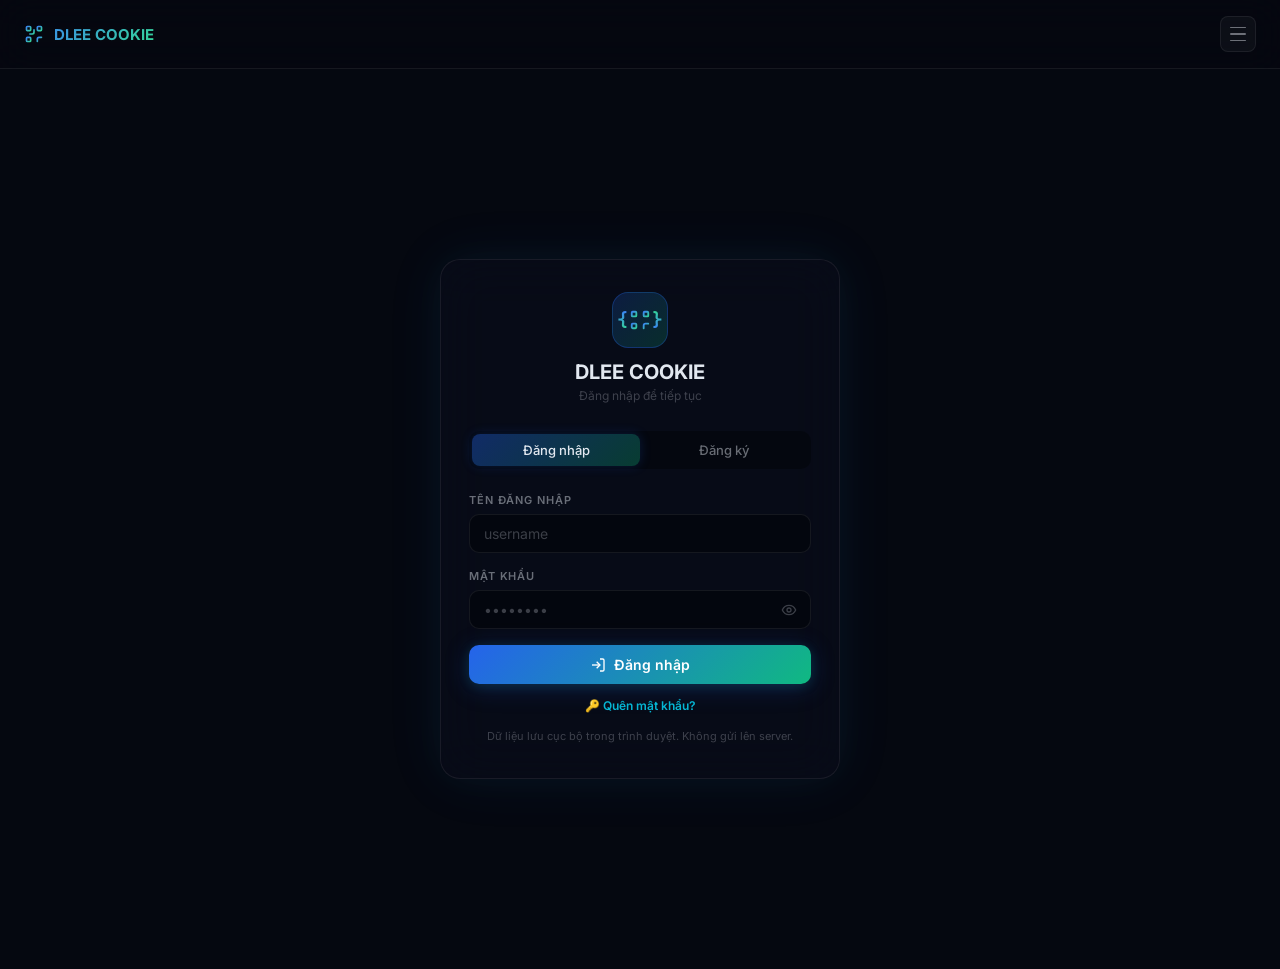
==== commit ca4d5bab: "Create index.html Signed-off-by: Le Tien Dung Dev <dungledzai1@gmail.com>" ====
--- a/static/index.html
+++ b/static/index.html
@@ -9,1732 +9,1104 @@
 <meta property="og:description" content="Premium Cookie & IMEI Extraction Tool · By Dungle.LoveYou · Elite Automation">
 <meta name="description" content="Professional Cookie & IMEI Extraction Tool">
 <link rel="icon" href="https://i.imgur.com/vacr9kd.jpeg" type="image/jpeg">
+<link href="https://fonts.googleapis.com/css2?family=Inter:wght@300;400;500;600;700&family=JetBrains+Mono:wght@400;500&display=swap" rel="stylesheet">
 <style>
-* {
-  margin: 0;
-  padding: 0;
-  box-sizing: border-box;
-}
-
-:root {
-  --bg-deep: #080e1e;
-  --bg-primary: #0c1830;
-  --bg-secondary: #122244;
-  --bg-card: rgba(18, 34, 68, 0.85);
-  --bg-glass: rgba(255, 255, 255, 0.03);
-  --border-neon: rgba(0, 200, 255, 0.1);
-  --blue-neon: #00c8ff;
-  --cyan-neon: #00e5ff;
-  --purple-neon: #7c3aed;
-  --green-neon: #00ff88;
-  --pink-neon: #ff2d95;
-  --gradient-main: linear-gradient(135deg, #00c8ff 0%, #7c3aed 40%, #ff2d95 70%, #00ff88 100%);
-  --text-primary: #eaf4fc;
-  --text-secondary: rgba(234, 244, 252, 0.45);
-  --shadow-glow: 0 0 80px rgba(0, 200, 255, 0.03);
-  --radius-xl: 28px;
-  --radius-lg: 18px;
-  --radius-md: 12px;
-  --radius-sm: 10px;
-}
-
-[data-theme="light"] {
-  --bg-deep: #eaf4fc;
-  --bg-primary: #f0f8ff;
-  --bg-secondary: #dce8f5;
-  --bg-card: rgba(255, 255, 255, 0.85);
-  --bg-glass: rgba(255, 255, 255, 0.5);
-  --text-primary: #0a1a2e;
-  --text-secondary: rgba(10, 26, 46, 0.5);
-  --border-neon: rgba(0, 100, 200, 0.15);
-}
-
-body {
-  background: var(--bg-deep);
-  color: var(--text-primary);
-  font-family: 'Inter', -apple-system, BlinkMacSystemFont, 'Segoe UI', system-ui, sans-serif;
-  min-height: 100vh;
-  overflow-x: hidden;
-}
-
-/* ── ANIMATED BG ── */
-.animated-bg {
-  position: fixed;
-  inset: 0;
-  z-index: 0;
-  pointer-events: none;
-  overflow: hidden;
-}
-
-.particle-grid {
-  position: absolute;
-  inset: 0;
-  background-image: 
-    linear-gradient(rgba(0, 200, 255, 0.015) 1px, transparent 1px),
-    linear-gradient(90deg, rgba(0, 200, 255, 0.015) 1px, transparent 1px);
-  background-size: 45px 45px;
-  mask-image: radial-gradient(ellipse at center, black 30%, transparent 80%);
-  -webkit-mask-image: radial-gradient(ellipse at center, black 30%, transparent 80%);
-}
-
-.orb-glow {
-  position: absolute;
-  border-radius: 50%;
-  filter: blur(130px);
-  opacity: 0.04;
-}
-
-.orb-glow:nth-child(2) {
-  width: 600px;
-  height: 600px;
-  background: var(--blue-neon);
-  top: -200px;
-  right: -200px;
-}
-
-.orb-glow:nth-child(3) {
-  width: 500px;
-  height: 500px;
-  background: var(--purple-neon);
-  bottom: -150px;
-  left: -150px;
-}
-
-.orb-glow:nth-child(4) {
-  width: 350px;
-  height: 350px;
-  background: var(--pink-neon);
-  top: 40%;
-  left: 40%;
-}
-
-.wrap {
-  position: relative;
-  z-index: 1;
-  max-width: 940px;
-  margin: 0 auto;
-  padding: 20px 16px 40px;
-}
-
-/* ── GLOW UTILITIES ── */
-.gradient-text {
-  background: var(--gradient-main);
-  -webkit-background-clip: text;
-  -webkit-text-fill-color: transparent;
-  background-clip: text;
-}
-
-/* ═══════════════════════════════════════════════════════
-   AUTH SCREEN
-════════════════════════════════════════════════════════ */
-#auth-screen {
-  display: flex;
-  align-items: center;
-  justify-content: center;
-  min-height: 100vh;
-  padding: 20px;
-}
-
-.auth-card {
-  width: 100%;
-  max-width: 460px;
-  background: var(--bg-card);
-  backdrop-filter: blur(40px);
-  border: 1px solid var(--border-neon);
-  border-radius: var(--radius-xl);
-  padding: 44px 38px;
-  box-shadow: var(--shadow-glow), inset 0 1px 0 rgba(255, 255, 255, 0.03);
-}
-
-.auth-badge {
-  display: inline-block;
-  padding: 3px 16px;
-  border-radius: 20px;
-  font-size: 8px;
-  font-weight: 800;
-  letter-spacing: 2.5px;
-  text-transform: uppercase;
-  background: var(--gradient-main);
-  color: #fff;
-  margin-bottom: 14px;
-}
-
-.auth-logo {
-  text-align: center;
-  margin-bottom: 32px;
-}
-
-.auth-logo-icon {
-  font-size: 48px;
-  margin-bottom: 4px;
-  display: block;
-}
-
-.auth-logo-title {
-  font-size: 30px;
-  font-weight: 900;
-  letter-spacing: -0.5px;
-  background: var(--gradient-main);
-  -webkit-background-clip: text;
-  -webkit-text-fill-color: transparent;
-}
-
-.auth-logo-sub {
-  font-size: 12px;
-  color: var(--text-secondary);
-  margin-top: 4px;
-  letter-spacing: 0.3px;
-}
-
-.auth-logo-sub span {
-  color: var(--cyan-neon);
-  -webkit-text-fill-color: var(--cyan-neon);
-}
-
-.auth-tabs {
-  display: flex;
-  gap: 4px;
-  background: var(--bg-glass);
-  border-radius: var(--radius-md);
-  padding: 4px;
-  margin-bottom: 26px;
-  border: 1px solid var(--border-neon);
-}
-
-.auth-tab {
-  flex: 1;
-  padding: 11px;
-  border-radius: 10px;
-  font-size: 12px;
-  font-weight: 800;
-  cursor: pointer;
-  text-align: center;
-  color: var(--text-secondary);
-  text-transform: uppercase;
-  letter-spacing: 0.8px;
-}
-
-.auth-tab.active {
-  background: var(--gradient-main);
-  color: #fff;
-  box-shadow: 0 4px 30px rgba(0, 200, 255, 0.12);
-}
-
-.auth-form { display: flex; flex-direction: column; gap: 16px; }
-.auth-form[style*="display:none"] { display: none !important; }
-
-.field-group {
-  display: flex;
-  flex-direction: column;
-  gap: 6px;
-}
-
-.field-label {
-  font-size: 10px;
-  font-weight: 800;
-  text-transform: uppercase;
-  letter-spacing: 1.8px;
-  color: var(--text-secondary);
-}
-
-.field-input {
-  width: 100%;
-  padding: 14px 18px;
-  background: var(--bg-glass);
-  border: 1.5px solid var(--border-neon);
-  border-radius: var(--radius-sm);
-  font-size: 14px;
-  color: var(--text-primary);
-  outline: none;
-  font-family: inherit;
-}
-
-.field-input:focus {
-  border-color: var(--blue-neon);
-  box-shadow: 0 0 0 4px rgba(0, 200, 255, 0.04);
-}
-
-.field-input::placeholder { color: var(--text-secondary); }
-
-.auth-btn {
-  width: 100%;
-  padding: 15px;
-  border: none;
-  border-radius: var(--radius-sm);
-  font-size: 14px;
-  font-weight: 800;
-  cursor: pointer;
-  background: var(--gradient-main);
-  color: #fff;
-  box-shadow: 0 4px 35px rgba(0, 200, 255, 0.1);
-  text-transform: uppercase;
-  letter-spacing: 0.8px;
-}
-
-.auth-btn:hover {
-  opacity: 0.9;
-}
-
-.auth-btn:disabled {
-  opacity: 0.4;
-  cursor: not-allowed;
-}
-
-.auth-err {
-  background: rgba(255, 45, 149, 0.06);
-  border: 1px solid rgba(255, 45, 149, 0.12);
-  border-radius: var(--radius-sm);
-  padding: 10px 14px;
-  font-size: 12px;
-  color: #ff2d95;
-  display: none;
-}
-
-.remember-row {
-  display: flex;
-  align-items: center;
-  gap: 10px;
-  cursor: pointer;
-  font-size: 12px;
-  color: var(--text-secondary);
-  user-select: none;
-}
-
-.remember-check {
-  width: 20px;
-  height: 20px;
-  border-radius: 6px;
-  border: 2px solid var(--border-neon);
-  background: var(--bg-glass);
-  flex-shrink: 0;
-  display: flex;
-  align-items: center;
-  justify-content: center;
-  font-size: 11px;
-}
-
-.remember-check.checked {
-  background: var(--gradient-main);
-  border-color: transparent;
-  color: #fff;
-  box-shadow: 0 0 25px rgba(0, 200, 255, 0.08);
-}
-
-/* ── CAPTCHA TEXT ── */
-.captcha-container {
-  background: var(--bg-glass);
-  border: 1px solid var(--border-neon);
-  border-radius: var(--radius-md);
-  padding: 18px;
-}
-
-.captcha-question {
-  font-size: 13px;
-  font-weight: 700;
-  margin-bottom: 12px;
-  color: var(--text-primary);
-  letter-spacing: 0.3px;
-}
-
-.captcha-display {
-  display: flex;
-  align-items: center;
-  gap: 12px;
-  margin-bottom: 12px;
-  padding: 16px 20px;
-  background: rgba(0, 0, 0, 0.25);
-  border-radius: var(--radius-sm);
-  border: 1px solid var(--border-neon);
-}
-
-.captcha-text {
-  font-family: 'Courier New', monospace;
-  font-size: 34px;
-  font-weight: 900;
-  letter-spacing: 8px;
-  flex: 1;
-  text-align: center;
-  user-select: none;
-  background: var(--gradient-main);
-  -webkit-background-clip: text;
-  -webkit-text-fill-color: transparent;
-  background-clip: text;
-}
-
-.captcha-refresh-btn {
-  width: 46px;
-  height: 46px;
-  border-radius: 10px;
-  border: 1px solid var(--border-neon);
-  background: var(--bg-glass);
-  cursor: pointer;
-  font-size: 18px;
-  color: var(--text-secondary);
-  display: flex;
-  align-items: center;
-  justify-content: center;
-  flex-shrink: 0;
-}
-
-.captcha-refresh-btn:hover {
-  border-color: var(--cyan-neon);
-  color: var(--text-primary);
-}
-
-.captcha-input-row {
-  display: flex;
-  gap: 10px;
-}
-
-.captcha-input-row .field-input {
-  flex: 1;
-  text-transform: uppercase;
-  font-family: 'Courier New', monospace;
-  font-size: 18px;
-  letter-spacing: 6px;
-  text-align: center;
-}
-
-/* ═══════════════════════════════════════════════════════
-   TOP BAR
-════════════════════════════════════════════════════════ */
-.topbar {
-  display: flex;
-  align-items: center;
-  justify-content: space-between;
-  padding: 14px 24px;
-  margin-bottom: 20px;
-  background: var(--bg-card);
-  backdrop-filter: blur(30px);
-  border: 1px solid var(--border-neon);
-  border-radius: var(--radius-lg);
-  box-shadow: var(--shadow-glow);
-}
-
-.topbar-left {
-  display: flex;
-  align-items: center;
-  gap: 14px;
-}
-
-.logo-icon {
-  font-size: 28px;
-}
-
-.logo-text {
-  font-size: 19px;
-  font-weight: 900;
-  letter-spacing: -0.3px;
-  background: var(--gradient-main);
-  -webkit-background-clip: text;
-  -webkit-text-fill-color: transparent;
-}
-
-.logo-sub {
-  font-size: 10px;
-  color: var(--text-secondary);
-  letter-spacing: 0.5px;
-}
-
-.logo-sub span {
-  color: var(--cyan-neon);
-  -webkit-text-fill-color: var(--cyan-neon);
-}
-
-.topbar-right {
-  display: flex;
-  gap: 10px;
-  align-items: center;
-}
-
-.clock {
-  font-size: 12px;
-  color: var(--text-secondary);
-  font-variant-numeric: tabular-nums;
-  min-width: 72px;
-  font-weight: 600;
-  letter-spacing: 0.5px;
-}
-
-.clock span {
-  color: var(--cyan-neon);
-  -webkit-text-fill-color: var(--cyan-neon);
-}
-
-.user-badge {
-  font-size: 11px;
-  font-weight: 800;
-  padding: 5px 16px;
-  border-radius: 20px;
-  background: var(--bg-glass);
-  border: 1px solid rgba(0, 200, 255, 0.08);
-  color: var(--cyan-neon);
-  text-transform: uppercase;
-  letter-spacing: 0.5px;
-}
-
-.admin-badge {
-  background: linear-gradient(135deg, rgba(0, 255, 136, 0.06), rgba(0, 200, 255, 0.06));
-  border-color: rgba(0, 255, 136, 0.12);
-  color: var(--green-neon);
-}
-
-.icon-btn {
-  width: 40px;
-  height: 40px;
-  border-radius: var(--radius-sm);
-  border: 1px solid var(--border-neon);
-  background: var(--bg-glass);
-  cursor: pointer;
-  display: flex;
-  align-items: center;
-  justify-content: center;
-  font-size: 16px;
-  color: var(--text-primary);
-}
-
-.icon-btn:hover {
-  border-color: var(--cyan-neon);
-}
-
-/* ── DROPDOWN ── */
-.dropdown { position: relative; }
-
-.dropdown-menu {
-  display: none;
-  position: absolute;
-  right: 0;
-  top: calc(100% + 10px);
-  background: var(--bg-secondary);
-  border: 1px solid var(--border-neon);
-  border-radius: var(--radius-lg);
-  min-width: 260px;
-  box-shadow: 0 40px 100px rgba(0, 0, 0, 0.6);
-  z-index: 9999;
-  overflow: hidden;
-  backdrop-filter: blur(40px);
-}
-
-.dropdown-menu.open { display: block; }
-
-.d-section {
-  padding: 12px 20px 4px;
-  font-size: 9px;
-  font-weight: 800;
-  text-transform: uppercase;
-  letter-spacing: 2.5px;
-  color: var(--cyan-neon);
-  opacity: 0.3;
-}
-
-.d-item {
-  padding: 12px 20px;
-  font-size: 13px;
-  font-weight: 600;
-  cursor: pointer;
-  display: flex;
-  align-items: center;
-  gap: 12px;
-  border-top: 1px solid rgba(255, 255, 255, 0.03);
-}
-
-.d-item:hover {
-  background: var(--bg-glass);
-}
-
-.d-toggle {
-  display: flex;
-  align-items: center;
-  justify-content: space-between;
-  padding: 12px 20px;
-  font-size: 13px;
-  font-weight: 600;
-  cursor: pointer;
-  border-top: 1px solid rgba(255, 255, 255, 0.03);
-}
-
-.d-toggle:hover { background: var(--bg-glass); }
-
-.toggle-switch {
-  width: 42px;
-  height: 24px;
-  background: rgba(255, 255, 255, 0.04);
-  border-radius: 14px;
-  position: relative;
-  border: 1px solid var(--border-neon);
-  cursor: pointer;
-}
-
-.toggle-switch.on {
-  background: var(--gradient-main);
-  border-color: transparent;
-}
-
-.toggle-knob {
-  position: absolute;
-  top: 2px;
-  left: 2px;
-  width: 18px;
-  height: 18px;
-  background: #fff;
-  border-radius: 50%;
-  box-shadow: 0 2px 10px rgba(0, 0, 0, 0.2);
-}
-
-.toggle-switch.on .toggle-knob { left: 20px; }
-
-/* ── MARQUEE ── */
-.marquee-wrap {
-  background: var(--bg-card);
-  backdrop-filter: blur(12px);
-  border: 1px solid var(--border-neon);
-  border-radius: var(--radius-sm);
-  padding: 10px 0;
-  margin-bottom: 18px;
-  overflow: hidden;
-}
-
-.marquee {
-  white-space: nowrap;
-  font-size: 11px;
-  color: var(--text-secondary);
-  animation: marquee 50s linear infinite;
-  display: inline-block;
-  font-weight: 500;
-  letter-spacing: 0.3px;
-}
-
-.marquee span {
-  color: var(--cyan-neon);
-  -webkit-text-fill-color: var(--cyan-neon);
-}
-
-@keyframes marquee {
-  from { transform: translateX(100vw); }
-  to { transform: translateX(-100%); }
-}
-
-/* ── SUPPORT ── */
-.support-wrap {
-  display: grid;
-  grid-template-columns: 1fr 1fr;
-  gap: 10px;
-  margin-bottom: 18px;
-}
-
-.support-btn {
-  padding: 12px;
-  border-radius: var(--radius-sm);
-  background: var(--bg-card);
-  border: 1px solid var(--border-neon);
-  font-size: 12px;
-  font-weight: 700;
-  cursor: pointer;
-  text-align: center;
-  color: var(--text-primary);
-  text-transform: uppercase;
-  letter-spacing: 0.5px;
-}
-
-.support-btn:hover {
-  border-color: var(--cyan-neon);
-}
-
-/* ── CARD ── */
-.card {
-  background: var(--bg-card);
-  backdrop-filter: blur(30px);
-  border: 1px solid var(--border-neon);
-  border-radius: var(--radius-xl);
-  padding: 32px;
-  margin-bottom: 16px;
-  box-shadow: var(--shadow-glow), inset 0 1px 0 rgba(255, 255, 255, 0.02);
-}
-
-/* ── STATUS ── */
-.status-row {
-  display: flex;
-  align-items: center;
-  gap: 12px;
-  padding: 12px 20px;
-  border-radius: var(--radius-sm);
-  background: var(--bg-glass);
-  border: 1px solid var(--border-neon);
-  margin-bottom: 24px;
-  font-size: 13px;
-  font-weight: 600;
-}
-
-.status-dot {
-  width: 10px;
-  height: 10px;
-  border-radius: 50%;
-  background: var(--text-secondary);
-  flex-shrink: 0;
-}
-
-.status-dot.active {
-  background: var(--cyan-neon);
-  box-shadow: 0 0 25px var(--cyan-neon);
-}
-
-.status-dot.ok {
-  background: var(--green-neon);
-  box-shadow: 0 0 25px var(--green-neon);
-}
-
-.status-dot.err { background: #ff2d95; }
-.status-dot.warn { background: #ffd740; }
-
-/* ── QR AREA ── */
-.qr-area {
-  display: flex;
-  flex-direction: column;
-  align-items: center;
-  gap: 18px;
-  min-height: 280px;
-  justify-content: center;
-}
-
-.qr-frame {
-  width: 230px;
-  height: 230px;
-  border-radius: var(--radius-lg);
-  border: 2px dashed var(--border-neon);
-  display: flex;
-  align-items: center;
-  justify-content: center;
-  flex-direction: column;
-  gap: 10px;
-  font-size: 13px;
-  color: var(--text-secondary);
-  position: relative;
-  background: var(--bg-glass);
-}
-
-.qr-frame::before,
-.qr-frame::after {
-  content: '';
-  position: absolute;
-  width: 28px;
-  height: 28px;
-  border-color: var(--cyan-neon);
-  border-style: solid;
-  opacity: 0.3;
-}
-
-.qr-frame::before {
-  top: 12px;
-  left: 12px;
-  border-width: 3px 0 0 3px;
-  border-radius: 4px 0 0 0;
-}
-
-.qr-frame::after {
-  bottom: 12px;
-  right: 12px;
-  border-width: 0 3px 3px 0;
-  border-radius: 0 0 4px 0;
-}
-
-#qr-img {
-  width: 220px;
-  height: 220px;
-  border-radius: var(--radius-md);
-  display: none;
-  border: 2px solid var(--cyan-neon);
-  box-shadow: 0 0 60px rgba(0, 200, 255, 0.05);
-}
-
-.scanned-box {
-  display: none;
-  flex-direction: column;
-  align-items: center;
-  gap: 10px;
-  padding: 28px 34px;
-  border-radius: var(--radius-md);
-  text-align: center;
-  background: rgba(0, 255, 136, 0.03);
-  border: 1.5px solid rgba(0, 255, 136, 0.08);
-}
-
-.scanned-name {
-  font-weight: 800;
-  font-size: 18px;
-  color: var(--green-neon);
-}
-
-.spinner {
-  width: 44px;
-  height: 44px;
-  border: 3px solid var(--border-neon);
-  border-top-color: var(--cyan-neon);
-  border-radius: 50%;
-  animation: spin 0.8s linear infinite;
-}
-
-@keyframes spin { to { transform: rotate(360deg); } }
-
-.qr-hint { font-size: 12px; color: var(--text-secondary); text-align: center; font-weight: 500; }
-
-.countdown-bar-wrap {
-  width: 100%;
-  max-width: 230px;
-  margin-top: 4px;
-}
-
-.countdown-bar-track {
-  height: 6px;
-  background: var(--bg-glass);
-  border-radius: 4px;
-  overflow: hidden;
-  border: 1px solid var(--border-neon);
-}
-
-.countdown-bar-fill {
-  height: 100%;
-  border-radius: 4px;
-  background: var(--gradient-main);
-}
-
-.countdown-label {
-  font-size: 12px;
-  text-align: center;
-  margin-top: 6px;
-  font-weight: 700;
-  color: var(--text-secondary);
-  letter-spacing: 0.5px;
-}
-
-/* ── RESULT ── */
-.result-wrap { display: none; flex-direction: column; gap: 16px; margin-top: 8px; }
-
-.acc-card {
-  display: grid;
-  grid-template-columns: 56px 1fr;
-  gap: 14px;
-  align-items: center;
-  padding: 16px 22px;
-  border-radius: var(--radius-md);
-  background: var(--bg-glass);
-  border: 1px solid rgba(0, 200, 255, 0.06);
-}
-
-.avatar-circle {
-  width: 52px;
-  height: 52px;
-  border-radius: 50%;
-  background: var(--gradient-main);
-  display: flex;
-  align-items: center;
-  justify-content: center;
-  font-size: 24px;
-  box-shadow: 0 4px 35px rgba(0, 200, 255, 0.08);
-}
-
-.acc-name {
-  font-weight: 800;
-  font-size: 18px;
-}
-
-.acc-sub {
-  font-size: 12px;
-  color: var(--text-secondary);
-  margin-top: 2px;
-  font-weight: 500;
-}
-
-.info-row {
-  padding: 14px 20px;
-  border-radius: var(--radius-sm);
-  background: var(--bg-glass);
-  border: 1px solid var(--border-neon);
-}
-
-.info-label {
-  font-size: 9px;
-  font-weight: 800;
-  text-transform: uppercase;
-  letter-spacing: 2.5px;
-  color: var(--cyan-neon);
-  opacity: 0.4;
-  margin-bottom: 4px;
-}
-
-.info-value {
-  font-size: 12px;
-  font-family: 'JetBrains Mono', 'Fira Code', monospace;
-  color: var(--green-neon);
-  word-break: break-all;
-  line-height: 1.7;
-  max-height: 100px;
-  overflow-y: auto;
-}
-
-.info-value::-webkit-scrollbar { width: 4px; }
-.info-value::-webkit-scrollbar-thumb { background: var(--border-neon); border-radius: 2px; }
-
-.tabs {
-  display: flex;
-  gap: 6px;
-  margin-bottom: 10px;
-}
-
-.tab {
-  flex: 1;
-  padding: 8px 4px;
-  border-radius: 10px;
-  font-size: 10px;
-  font-weight: 800;
-  cursor: pointer;
-  border: 1px solid var(--border-neon);
-  background: var(--bg-glass);
-  color: var(--text-secondary);
-  text-align: center;
-  text-transform: uppercase;
-  letter-spacing: 0.8px;
-}
-
-.tab.active {
-  background: var(--gradient-main);
-  border-color: transparent;
-  color: #fff;
-  box-shadow: 0 4px 30px rgba(0, 200, 255, 0.08);
-}
-
-.tab-panel { display: none; }
-.tab-panel.active { display: block; }
-
-/* ── BUTTONS ── */
-.btn-row {
-  display: flex;
-  gap: 10px;
-  margin-top: 16px;
-  flex-wrap: wrap;
-}
-
-.btn {
-  flex: 1;
-  min-width: 100px;
-  padding: 13px 20px;
-  border: none;
-  border-radius: var(--radius-sm);
-  font-size: 12px;
-  font-weight: 800;
-  cursor: pointer;
-  display: flex;
-  align-items: center;
-  justify-content: center;
-  gap: 8px;
-  text-transform: uppercase;
-  letter-spacing: 0.5px;
-}
-
-.btn:hover {
-  opacity: 0.9;
-}
-
-.btn:active {
-  transform: scale(0.96);
-}
-
-.btn-primary {
-  background: var(--gradient-main);
-  color: #fff;
-}
-
-.btn-green {
-  background: linear-gradient(135deg, var(--green-neon), #00cc77);
-  color: #fff;
-}
-
-.btn-outline {
-  background: var(--bg-glass);
-  border: 1px solid var(--border-neon);
-  color: var(--text-secondary);
-}
-
-.btn-outline:hover {
-  border-color: var(--cyan-neon);
-  color: var(--text-primary);
-}
-
-.btn.copied {
-  background: linear-gradient(135deg, var(--green-neon), #00cc77) !important;
-  color: #fff;
-}
-
-/* ── MODALS ── */
-.modal-overlay {
-  display: none;
-  position: fixed;
-  inset: 0;
-  z-index: 500;
-  background: rgba(0, 0, 0, 0.75);
-  backdrop-filter: blur(18px);
-  align-items: center;
-  justify-content: center;
-  padding: 20px;
-}
-
-.modal-overlay.open { display: flex; }
-
-.modal-box {
-  background: var(--bg-secondary);
-  border: 1px solid var(--border-neon);
-  border-radius: var(--radius-xl);
-  padding: 32px;
-  width: 100%;
-  max-width: 560px;
-  max-height: 90vh;
-  overflow-y: auto;
-  box-shadow: 0 50px 120px rgba(0, 0, 0, 0.5);
-}
-
-.modal-title {
-  font-size: 20px;
-  font-weight: 900;
-  margin-bottom: 20px;
-  display: flex;
-  align-items: center;
-  gap: 12px;
-}
-
-.close-btn {
-  width: 100%;
-  padding: 13px;
-  border: none;
-  border-radius: var(--radius-sm);
-  background: var(--gradient-main);
-  color: #fff;
-  font-weight: 800;
-  cursor: pointer;
-  margin-top: 16px;
-  font-size: 13px;
-  text-transform: uppercase;
-  letter-spacing: 0.5px;
-}
-
-.close-btn:hover {
-  opacity: 0.9;
-}
-
-/* ── ADMIN INFO ── */
-.admin-avatar {
-  width: 84px;
-  height: 84px;
-  border-radius: 50%;
-  margin: 0 auto 16px;
-  background: var(--gradient-main);
-  display: flex;
-  align-items: center;
-  justify-content: center;
-  font-size: 40px;
-  box-shadow: 0 8px 50px rgba(0, 200, 255, 0.1);
-}
-
-.admin-name {
-  font-size: 22px;
-  font-weight: 900;
-  text-align: center;
-  background: var(--gradient-main);
-  -webkit-background-clip: text;
-  -webkit-text-fill-color: transparent;
-}
-
-.admin-title {
-  font-size: 13px;
-  color: var(--text-secondary);
-  text-align: center;
-  margin-bottom: 16px;
-  font-weight: 500;
-}
-
-.admin-info-row {
-  display: flex;
-  align-items: center;
-  gap: 12px;
-  padding: 10px 16px;
-  border-radius: 10px;
-  background: var(--bg-glass);
-  margin-bottom: 8px;
-  font-size: 13px;
-  font-weight: 500;
-  border: 1px solid var(--border-neon);
-}
-
-.admin-info-row b {
-  color: var(--cyan-neon);
-  -webkit-text-fill-color: var(--cyan-neon);
-}
-
-/* ── HISTORY ── */
-.hist-item {
-  padding: 14px 18px;
-  border-radius: var(--radius-sm);
-  background: var(--bg-glass);
-  border: 1px solid var(--border-neon);
-  margin-bottom: 10px;
-  cursor: pointer;
-}
-
-.hist-item:hover {
-  border-color: var(--cyan-neon);
-}
-
-.hist-head {
-  display: flex;
-  justify-content: space-between;
-  align-items: center;
-  margin-bottom: 4px;
-}
-
-.hist-name { font-weight: 800; font-size: 14px; }
-.hist-time { font-size: 11px; color: var(--text-secondary); font-weight: 500; }
-
-.hist-actions {
-  display: flex;
-  gap: 6px;
-  margin-top: 8px;
-}
-
-.hist-btn {
-  flex: 1;
-  padding: 6px 10px;
-  border-radius: 8px;
-  border: 1px solid var(--border-neon);
-  background: var(--bg-glass);
-  font-size: 10px;
-  font-weight: 800;
-  cursor: pointer;
-  color: var(--text-primary);
-  text-align: center;
-  text-transform: uppercase;
-  letter-spacing: 0.3px;
-}
-
-.hist-btn:hover {
-  border-color: var(--cyan-neon);
-}
-
-.hist-btn.dl {
-  background: linear-gradient(135deg, var(--green-neon), #00cc77);
-  border-color: transparent;
-  color: #fff;
-}
-
-.hist-empty {
-  text-align: center;
-  color: var(--text-secondary);
-  padding: 50px 20px;
-  font-size: 14px;
-  font-weight: 500;
-}
-
-.page-nav {
-  display: flex;
-  gap: 6px;
-  justify-content: center;
-  margin-top: 14px;
-  flex-wrap: wrap;
-}
-
-.page-btn {
-  padding: 6px 16px;
-  border-radius: 8px;
-  border: 1px solid var(--border-neon);
-  background: var(--bg-glass);
-  cursor: pointer;
-  font-size: 12px;
-  font-weight: 700;
-  color: var(--text-primary);
-}
-
-.page-btn:hover {
-  border-color: var(--cyan-neon);
-}
-
-.page-btn.active {
-  background: var(--gradient-main);
-  border-color: transparent;
-  color: #fff;
-}
-
-/* ── GUIDE ── */
-.guide-step {
-  display: flex;
-  gap: 16px;
-  margin-bottom: 18px;
-  align-items: flex-start;
-}
-
-.step-num {
-  width: 36px;
-  height: 36px;
-  border-radius: 50%;
-  background: var(--gradient-main);
-  display: flex;
-  align-items: center;
-  justify-content: center;
-  font-weight: 900;
-  font-size: 14px;
-  color: #fff;
-  flex-shrink: 0;
-}
-
-.step-content h4 { font-size: 14px; font-weight: 800; margin-bottom: 4px; }
-.step-content p { font-size: 13px; color: var(--text-secondary); line-height: 1.7; }
-
-.tip {
-  margin-top: 6px;
-  padding: 8px 16px;
-  border-radius: 8px;
-  background: rgba(0, 200, 255, 0.04);
-  border-left: 3px solid var(--cyan-neon);
-  font-size: 12px;
-  color: var(--cyan-neon);
-}
-
-.warn-tip {
-  margin-top: 6px;
-  padding: 8px 16px;
-  border-radius: 8px;
-  background: rgba(255, 45, 149, 0.04);
-  border-left: 3px solid #ff2d95;
-  font-size: 12px;
-  color: #ff2d95;
-}
-
-.guide-divider { height: 1px; background: var(--border-neon); margin: 18px 0; }
-
-/* ── USER MANAGEMENT ── */
-.user-table {
-  width: 100%;
-  border-collapse: collapse;
-  font-size: 12px;
-}
-
-.user-table th {
-  text-align: left;
-  padding: 8px 10px;
-  font-size: 9px;
-  font-weight: 800;
-  text-transform: uppercase;
-  letter-spacing: 1.5px;
-  color: var(--cyan-neon);
-  opacity: 0.4;
-  border-bottom: 1px solid var(--border-neon);
-}
-
-.user-table td {
-  padding: 10px 10px;
-  border-bottom: 1px solid rgba(255, 255, 255, 0.03);
-  vertical-align: middle;
-}
-
-.u-active {
-  display: inline-block;
-  padding: 2px 10px;
-  border-radius: 20px;
-  font-size: 9px;
-  font-weight: 800;
-  text-transform: uppercase;
-  letter-spacing: 0.5px;
-}
-
-.u-active.yes {
-  background: rgba(0, 255, 136, 0.08);
-  color: var(--green-neon);
-  border: 1px solid rgba(0, 255, 136, 0.12);
-}
-
-.u-active.no {
-  background: rgba(255, 45, 149, 0.08);
-  color: #ff2d95;
-  border: 1px solid rgba(255, 45, 149, 0.12);
-}
-
-.u-action {
-  padding: 4px 10px;
-  border-radius: 6px;
-  border: 1px solid var(--border-neon);
-  background: var(--bg-glass);
-  font-size: 10px;
-  font-weight: 800;
-  cursor: pointer;
-  color: var(--text-primary);
-  margin-right: 4px;
-  text-transform: uppercase;
-  letter-spacing: 0.3px;
-}
-
-.u-action:hover {
-  border-color: var(--cyan-neon);
-}
-
-.u-action.del { border-color: rgba(255, 45, 149, 0.12); color: #ff2d95; }
-.u-action.del:hover { background: rgba(255, 45, 149, 0.06); }
-
-.pw-reveal {
-  font-family: 'JetBrains Mono', monospace;
-  font-size: 10px;
-  color: var(--text-secondary);
-  word-break: break-all;
-  max-width: 120px;
-  cursor: pointer;
-}
-
-.pw-reveal:hover {
-  color: var(--text-primary);
-}
-
-/* ── FOOTER ── */
-.footer {
-  text-align: center;
-  font-size: 11px;
-  color: var(--text-secondary);
-  margin-top: 28px;
-  opacity: 0.25;
-  font-weight: 500;
-  letter-spacing: 0.3px;
-}
-
-/* ── TOAST ── */
-.toast {
-  position: fixed;
-  bottom: 30px;
-  left: 50%;
-  transform: translateX(-50%);
-  padding: 12px 28px;
-  border-radius: var(--radius-sm);
-  font-size: 13px;
-  font-weight: 800;
-  color: #fff;
-  z-index: 9999;
-  box-shadow: 0 8px 50px rgba(0, 0, 0, 0.4);
-  pointer-events: none;
-  max-width: 90vw;
-  text-align: center;
-  text-transform: uppercase;
-  letter-spacing: 0.3px;
-}
-
-/* ── SCROLLBAR ── */
-::-webkit-scrollbar { width: 5px; height: 5px; }
-::-webkit-scrollbar-thumb { background: var(--border-neon); border-radius: 4px; }
-::-webkit-scrollbar-track { background: transparent; }
-
-/* ── RESPONSIVE ── */
-@media (max-width: 600px) {
-  .auth-card { padding: 28px 20px; }
-  .topbar { flex-wrap: wrap; gap: 8px; padding: 12px 16px; }
-  .support-wrap { grid-template-columns: 1fr; }
-  .card { padding: 18px; }
-  .modal-box { padding: 20px; }
-  .btn { min-width: 80px; padding: 10px 14px; font-size: 11px; }
-  .logo-text { font-size: 16px; }
-  .qr-frame { width: 190px; height: 190px; }
-  #qr-img { width: 180px; height: 180px; }
-  .captcha-text { font-size: 26px; letter-spacing: 4px; }
-  .captcha-display { padding: 12px 14px; }
-}
+  *, *::before, *::after { box-sizing: border-box; margin: 0; padding: 0; }
+
+  :root {
+    --bg:        #050810;
+    --bg2:       #080d1a;
+    --surface:   rgba(255,255,255,0.035);
+    --border:    rgba(255,255,255,0.07);
+    --blue:      #2563eb;
+    --blue-l:    #3b82f6;
+    --green:     #10b981;
+    --green-l:   #34d399;
+    --cyan:      #06b6d4;
+    --text:      #e2e8f0;
+    --text-dim:  rgba(226,232,240,0.45);
+    --text-faint:rgba(226,232,240,0.25);
+    --glow-b:    rgba(37,99,235,0.35);
+    --glow-g:    rgba(16,185,129,0.28);
+  }
+
+  html, body { height: 100%; font-family: 'Inter', sans-serif; background: var(--bg); color: var(--text); overflow-x: hidden; }
+
+  /* ─── AURORA BG ─── */
+  .aurora {
+    position: fixed; inset: 0; z-index: 0; pointer-events: none; overflow: hidden;
+  }
+  .aurora-orb {
+    position: absolute; border-radius: 50%; filter: blur(80px); opacity: 0;
+    animation: drift 14s ease-in-out infinite;
+  }
+  .aurora-orb:nth-child(1){ width:520px;height:520px;background:radial-gradient(circle,rgba(37,99,235,0.22),transparent 70%);top:-120px;left:-80px;animation-delay:0s;animation-duration:16s; }
+  .aurora-orb:nth-child(2){ width:420px;height:420px;background:radial-gradient(circle,rgba(16,185,129,0.18),transparent 70%);top:30%;right:-100px;animation-delay:-5s;animation-duration:18s; }
+  .aurora-orb:nth-child(3){ width:360px;height:360px;background:radial-gradient(circle,rgba(6,182,212,0.14),transparent 70%);bottom:-80px;left:30%;animation-delay:-9s;animation-duration:14s; }
+  .aurora-orb:nth-child(4){ width:280px;height:280px;background:radial-gradient(circle,rgba(16,185,129,0.12),transparent 70%);top:60%;left:10%;animation-delay:-3s;animation-duration:20s; }
+
+  /* Particles */
+  .particles { position: fixed; inset: 0; z-index: 0; pointer-events: none; }
+  .particle {
+    position: absolute; border-radius: 50%;
+    background: radial-gradient(circle, var(--green-l), transparent 70%);
+    animation: float-particle linear infinite;
+    opacity: 0;
+  }
+
+  @keyframes drift {
+    0%,100%{ transform:translate(0,0) scale(1); opacity:.6; }
+    33%    { transform:translate(40px,-30px) scale(1.08); opacity:.9; }
+    66%    { transform:translate(-25px,20px) scale(.95); opacity:.7; }
+  }
+  @keyframes float-particle {
+    0%  { transform:translateY(100vh) scale(0); opacity:0; }
+    10% { opacity:.7; }
+    90% { opacity:.4; }
+    100%{ transform:translateY(-10vh) scale(1); opacity:0; }
+  }
+
+  /* ─── LAYOUT ─── */
+  .page { position: relative; z-index: 1; min-height: 100vh; display: flex; flex-direction: column; }
+
+  /* ─── NAV ─── */
+  nav {
+    display: flex; align-items: center; justify-content: space-between;
+    padding: 16px 24px;
+    background: rgba(5,8,16,0.6);
+    backdrop-filter: blur(18px);
+    border-bottom: 1px solid var(--border);
+    position: sticky; top: 0; z-index: 100;
+  }
+  .nav-brand {
+    display: flex; align-items: center; gap: 10px; font-weight: 700; font-size: 15px;
+    background: linear-gradient(135deg, var(--blue-l), var(--green-l));
+    -webkit-background-clip: text; -webkit-text-fill-color: transparent;
+  }
+  .nav-brand svg { -webkit-text-fill-color: initial; }
+  .nav-hamburger {
+    width: 36px; height: 36px; background: var(--surface);
+    border: 1px solid var(--border); border-radius: 8px;
+    cursor: pointer; display: flex; flex-direction: column;
+    align-items: center; justify-content: center; gap: 5px;
+    transition: background .2s;
+  }
+  .nav-hamburger:hover { background: rgba(255,255,255,.07); }
+  .nav-hamburger span { width: 16px; height: 1.5px; background: var(--text-dim); border-radius: 2px; display: block; }
+
+  /* ─── SCREENS ─── */
+  .screen { display: none; flex: 1; }
+  .screen.active { display: flex; }
+
+  /* ── AUTH SCREEN ── */
+  #screen-auth {
+    align-items: center; justify-content: center; padding: 24px;
+  }
+  .auth-card {
+    width: 100%; max-width: 400px;
+    background: rgba(8,13,26,0.75);
+    border: 1px solid var(--border);
+    border-radius: 20px;
+    padding: 32px 28px;
+    backdrop-filter: blur(24px);
+    box-shadow: 0 0 60px rgba(37,99,235,0.08), 0 0 40px rgba(16,185,129,0.06);
+  }
+  .auth-logo {
+    text-align: center; margin-bottom: 28px;
+  }
+  .auth-logo-icon {
+    width: 56px; height: 56px; border-radius: 16px; margin: 0 auto 12px;
+    background: linear-gradient(135deg, rgba(37,99,235,0.2), rgba(16,185,129,0.2));
+    border: 1px solid rgba(37,99,235,0.3);
+    display: flex; align-items: center; justify-content: center; position: relative;
+  }
+  .brace { position: absolute; font-family: 'JetBrains Mono', monospace; font-weight: 700; font-size: 18px; line-height: 1; }
+  .brace-l { left: 4px; background: linear-gradient(180deg,var(--blue-l),var(--green-l)); -webkit-background-clip:text; -webkit-text-fill-color:transparent; }
+  .brace-r { right: 4px; background: linear-gradient(180deg,var(--green-l),var(--blue-l)); -webkit-background-clip:text; -webkit-text-fill-color:transparent; }
+  .auth-logo h1 { font-size: 20px; font-weight: 700; }
+  .auth-logo p { font-size: 12px; color: var(--text-faint); margin-top: 4px; }
+
+  /* Tabs */
+  .auth-tabs {
+    display: flex; background: rgba(0,0,0,0.3); border-radius: 10px; padding: 3px; margin-bottom: 24px;
+  }
+  .auth-tab {
+    flex: 1; padding: 8px; border-radius: 8px; border: none; background: transparent;
+    color: var(--text-dim); font-size: 13px; font-weight: 500; cursor: pointer; transition: all .2s;
+    font-family: 'Inter', sans-serif;
+  }
+  .auth-tab.active {
+    background: linear-gradient(135deg, rgba(37,99,235,0.4), rgba(16,185,129,0.3));
+    color: var(--text);
+    box-shadow: 0 0 12px rgba(37,99,235,0.2);
+  }
+
+  /* Form */
+  .form-group { margin-bottom: 16px; }
+  .form-label {
+    display: block; font-size: 11px; font-weight: 600; color: var(--text-dim);
+    text-transform: uppercase; letter-spacing: .08em; margin-bottom: 7px;
+  }
+  .form-input-wrap { position: relative; }
+  .form-input {
+    width: 100%; padding: 10px 14px; border-radius: 10px;
+    background: rgba(0,0,0,0.35); border: 1px solid var(--border);
+    color: var(--text); font-size: 14px; font-family: 'Inter', sans-serif;
+    outline: none; transition: border-color .2s, box-shadow .2s;
+  }
+  .form-input:focus {
+    border-color: rgba(37,99,235,0.5);
+    box-shadow: 0 0 0 3px rgba(37,99,235,0.12);
+  }
+  .form-input::placeholder { color: var(--text-faint); }
+  .form-input.has-icon { padding-right: 40px; }
+  .input-icon-btn {
+    position: absolute; right: 12px; top: 50%; transform: translateY(-50%);
+    background: none; border: none; color: var(--text-faint); cursor: pointer; padding: 2px;
+    display: flex; align-items: center;
+  }
+  .input-icon-btn:hover { color: var(--text-dim); }
+
+  .btn-primary {
+    width: 100%; padding: 11px; border-radius: 10px; border: none; cursor: pointer;
+    background: linear-gradient(135deg, var(--blue), var(--green));
+    color: #fff; font-size: 14px; font-weight: 600; font-family: 'Inter', sans-serif;
+    transition: opacity .2s, transform .15s, box-shadow .2s;
+    box-shadow: 0 4px 24px rgba(37,99,235,0.25), 0 2px 12px rgba(16,185,129,0.15);
+    margin-top: 4px;
+    display: flex; align-items: center; justify-content: center; gap: 8px;
+  }
+  .btn-primary:hover { opacity: .9; transform: translateY(-1px); box-shadow: 0 6px 30px rgba(37,99,235,0.35); }
+  .btn-primary:active { transform: translateY(0); }
+  .btn-primary:disabled { opacity: .5; cursor: not-allowed; transform: none; }
+
+  .auth-note {
+    font-size: 11px; color: var(--text-faint); text-align: center; margin-top: 14px; line-height: 1.6;
+  }
+  .auth-error {
+    background: rgba(239,68,68,0.1); border: 1px solid rgba(239,68,68,0.25);
+    border-radius: 8px; padding: 10px 12px; font-size: 12px; color: #f87171;
+    margin-bottom: 14px; display: none;
+  }
+  .auth-success {
+    background: rgba(16,185,129,0.1); border: 1px solid rgba(16,185,129,0.25);
+    border-radius: 8px; padding: 10px 12px; font-size: 12px; color: var(--green-l);
+    margin-bottom: 14px; display: none;
+  }
+
+  /* ── DASHBOARD SCREEN ── */
+  #screen-dashboard {
+    flex-direction: column; padding: 24px;
+  }
+  .dash-header {
+    display: flex; align-items: center; justify-content: space-between; margin-bottom: 24px;
+  }
+  .dash-title { font-size: 18px; font-weight: 700; }
+  .dash-subtitle { font-size: 12px; color: var(--text-dim); margin-top: 2px; }
+
+  /* Status indicators */
+  .status-row {
+    display: flex; gap: 10px; margin-bottom: 20px; flex-wrap: wrap;
+  }
+  .status-chip {
+    display: flex; align-items: center; gap: 8px;
+    padding: 8px 14px; border-radius: 20px;
+    background: var(--surface); border: 1px solid var(--border);
+    font-size: 12px; font-weight: 500; transition: all .3s;
+  }
+  .status-dot {
+    width: 8px; height: 8px; border-radius: 50%; background: var(--text-faint);
+    transition: background .3s;
+  }
+  .status-chip.s-waiting  .status-dot { background: #64748b; }
+  .status-chip.s-scanning .status-dot { background: #f59e0b; box-shadow: 0 0 6px #f59e0b; animation: pulse-dot .8s ease-in-out infinite; }
+  .status-chip.s-confirm  .status-dot { background: var(--blue-l); box-shadow: 0 0 6px var(--blue-l); animation: pulse-dot .8s ease-in-out infinite; }
+  .status-chip.s-done     .status-dot { background: var(--green-l); box-shadow: 0 0 6px var(--green-l); }
+  .status-chip.active-state { border-color: rgba(37,99,235,0.4); background: rgba(37,99,235,0.08); }
+
+  @keyframes pulse-dot { 0%,100%{opacity:1;} 50%{opacity:.3;} }
+
+  /* Main panel */
+  .panel {
+    background: rgba(8,13,26,0.7); border: 1px solid var(--border);
+    border-radius: 18px; padding: 28px; backdrop-filter: blur(20px);
+    flex: 1;
+  }
+
+  .qr-zone {
+    display: flex; flex-direction: column; align-items: center;
+    gap: 20px; margin-bottom: 24px;
+  }
+  .qr-box {
+    width: 220px; height: 220px; border-radius: 16px;
+    background: rgba(0,0,0,0.4); border: 2px dashed var(--border);
+    display: flex; flex-direction: column; align-items: center; justify-content: center;
+    gap: 10px; color: var(--text-faint); font-size: 13px; position: relative;
+    transition: border-color .3s;
+  }
+  .qr-box.has-qr {
+    border-style: solid; border-color: rgba(37,99,235,0.4);
+    background: #fff; padding: 8px;
+  }
+  .qr-box img { width: 100%; height: 100%; object-fit: contain; border-radius: 8px; display: none; }
+  .qr-box.has-qr img { display: block; }
+  .qr-placeholder { display: flex; flex-direction: column; align-items: center; gap: 10px; }
+  .qr-box.has-qr .qr-placeholder { display: none; }
+
+  /* Scan overlay */
+  .scan-line {
+    position: absolute; left: 8px; right: 8px; height: 2px;
+    background: linear-gradient(90deg, transparent, var(--blue-l), var(--green-l), transparent);
+    border-radius: 2px; display: none;
+    animation: scan-sweep 2s ease-in-out infinite;
+  }
+  .qr-box.scanning .scan-line { display: block; }
+  @keyframes scan-sweep {
+    0%  { top: 8px; opacity: .8; }
+    50% { top: calc(100% - 10px); opacity: 1; }
+    100%{ top: 8px; opacity: .8; }
+  }
+
+  .btn-start {
+    padding: 12px 32px; border-radius: 12px; border: none; cursor: pointer;
+    background: linear-gradient(135deg, var(--blue), var(--green));
+    color: #fff; font-size: 14px; font-weight: 600; font-family: 'Inter', sans-serif;
+    display: flex; align-items: center; gap: 8px;
+    box-shadow: 0 4px 24px rgba(37,99,235,0.3), 0 2px 12px rgba(16,185,129,0.2);
+    transition: opacity .2s, transform .15s;
+  }
+  .btn-start:hover { opacity: .9; transform: translateY(-1px); }
+  .btn-start:disabled { opacity: .4; cursor: not-allowed; transform: none; }
+
+  /* Result section */
+  .result-section { display: none; }
+  .result-section.visible { display: block; }
+
+  .result-tabs {
+    display: flex; gap: 6px; margin-bottom: 14px;
+  }
+  .result-tab {
+    padding: 7px 16px; border-radius: 8px; border: 1px solid var(--border);
+    background: transparent; color: var(--text-dim); font-size: 12px; font-weight: 500;
+    cursor: pointer; font-family: 'Inter', sans-serif; transition: all .2s;
+  }
+  .result-tab.active {
+    background: linear-gradient(135deg, rgba(37,99,235,0.3), rgba(16,185,129,0.2));
+    border-color: rgba(37,99,235,0.4); color: var(--text);
+  }
+
+  .result-pane { display: none; }
+  .result-pane.active { display: block; }
+
+  .result-box {
+    background: rgba(0,0,0,0.45); border: 1px solid var(--border); border-radius: 10px;
+    padding: 14px; font-family: 'JetBrains Mono', monospace; font-size: 11px;
+    color: var(--green-l); line-height: 1.7; max-height: 200px; overflow-y: auto;
+    word-break: break-all; position: relative;
+  }
+  .result-box::-webkit-scrollbar { width: 4px; }
+  .result-box::-webkit-scrollbar-track { background: transparent; }
+  .result-box::-webkit-scrollbar-thumb { background: rgba(37,99,235,0.3); border-radius: 2px; }
+
+  .result-actions {
+    display: flex; gap: 8px; margin-top: 10px;
+  }
+  .btn-action {
+    flex: 1; padding: 9px; border-radius: 8px; border: 1px solid var(--border);
+    background: var(--surface); color: var(--text); font-size: 12px; font-weight: 500;
+    cursor: pointer; font-family: 'Inter', sans-serif; transition: all .2s;
+    display: flex; align-items: center; justify-content: center; gap: 6px;
+  }
+  .btn-action:hover { background: rgba(255,255,255,.07); border-color: rgba(37,99,235,0.4); }
+  .btn-action.btn-copy:active { background: rgba(16,185,129,0.15); }
+
+  /* IMEI display */
+  .imei-row {
+    display: flex; align-items: center; gap: 10px; margin-top: 14px;
+    background: rgba(0,0,0,0.3); border: 1px solid var(--border); border-radius: 10px;
+    padding: 12px 14px;
+  }
+  .imei-label { font-size: 11px; color: var(--text-dim); font-weight: 600; text-transform: uppercase; letter-spacing: .06em; white-space: nowrap; }
+  .imei-value { font-family: 'JetBrains Mono', monospace; font-size: 12px; color: var(--cyan); flex: 1; word-break: break-all; }
+
+  /* ── DRAWER ── */
+  .drawer-overlay {
+    display: none; position: fixed; inset: 0; z-index: 200;
+    background: rgba(0,0,0,0.6); backdrop-filter: blur(4px);
+  }
+  .drawer-overlay.open { display: block; }
+  .drawer {
+    position: fixed; top: 0; right: -320px; width: 300px; height: 100%;
+    background: rgba(8,13,26,0.95); border-left: 1px solid var(--border);
+    backdrop-filter: blur(24px); z-index: 201; padding: 24px 20px;
+    transition: right .3s ease; overflow-y: auto;
+  }
+  .drawer.open { right: 0; }
+  .drawer-close {
+    background: none; border: none; color: var(--text-dim); cursor: pointer;
+    font-size: 20px; float: right; margin-bottom: 16px;
+  }
+  .drawer-title {
+    font-size: 15px; font-weight: 700; margin-bottom: 20px; clear: both;
+    background: linear-gradient(135deg, var(--blue-l), var(--green-l));
+    -webkit-background-clip: text; -webkit-text-fill-color: transparent;
+  }
+  .drawer-section { margin-bottom: 20px; }
+  .drawer-section-title {
+    font-size: 10px; font-weight: 600; color: var(--text-faint);
+    text-transform: uppercase; letter-spacing: .1em; margin-bottom: 10px;
+  }
+  .drawer-info-row {
+    display: flex; justify-content: space-between; align-items: center;
+    padding: 9px 0; border-bottom: 1px solid rgba(255,255,255,0.04);
+  }
+  .drawer-info-label { font-size: 12px; color: var(--text-dim); }
+  .drawer-info-value { font-size: 12px; color: var(--text); font-weight: 500; text-align: right; max-width: 160px; word-break: break-all; }
+  .badge {
+    padding: 3px 8px; border-radius: 20px; font-size: 10px; font-weight: 600;
+  }
+  .badge-green { background: rgba(16,185,129,0.15); color: var(--green-l); border: 1px solid rgba(16,185,129,0.25); }
+  .badge-blue  { background: rgba(37,99,235,0.15); color: var(--blue-l); border: 1px solid rgba(37,99,235,0.25); }
+
+  .btn-logout {
+    width: 100%; padding: 10px; border-radius: 10px; border: 1px solid rgba(239,68,68,0.3);
+    background: rgba(239,68,68,0.08); color: #f87171; font-size: 13px; font-weight: 500;
+    cursor: pointer; font-family: 'Inter', sans-serif; transition: all .2s; margin-top: 8px;
+  }
+  .btn-logout:hover { background: rgba(239,68,68,0.15); }
+
+  /* Toast */
+  .toast-container {
+    position: fixed; bottom: 24px; right: 24px; z-index: 999; display: flex; flex-direction: column; gap: 8px;
+  }
+  .toast {
+    padding: 12px 18px; border-radius: 10px; font-size: 13px; font-weight: 500;
+    backdrop-filter: blur(16px); border: 1px solid;
+    animation: toast-in .3s ease; display: flex; align-items: center; gap: 8px;
+  }
+  .toast-success { background: rgba(16,185,129,0.15); border-color: rgba(16,185,129,0.3); color: var(--green-l); }
+  .toast-error   { background: rgba(239,68,68,0.15); border-color: rgba(239,68,68,0.3); color: #f87171; }
+  .toast-info    { background: rgba(37,99,235,0.15); border-color: rgba(37,99,235,0.3); color: var(--blue-l); }
+  @keyframes toast-in { from{ opacity:0; transform:translateY(10px); } to{ opacity:1; transform:translateY(0); } }
+
+  /* Spinner */
+  .spinner {
+    width: 18px; height: 18px; border: 2px solid rgba(255,255,255,0.2);
+    border-top-color: #fff; border-radius: 50%; animation: spin .7s linear infinite; display: inline-block;
+  }
+  @keyframes spin { to{ transform:rotate(360deg); } }
+
+  /* Responsive */
+  @media(max-width:520px){
+    .auth-card { padding: 24px 18px; }
+    .status-row { gap: 6px; }
+    .status-chip { padding: 6px 10px; font-size: 11px; }
+  }
 </style>
 </head>
 <body>
 
-<div class="animated-bg">
-  <div class="particle-grid"></div>
-  <div class="orb-glow"></div>
-  <div class="orb-glow"></div>
-  <div class="orb-glow"></div>
+<!-- Aurora Background -->
+<div class="aurora">
+  <div class="aurora-orb"></div>
+  <div class="aurora-orb"></div>
+  <div class="aurora-orb"></div>
+  <div class="aurora-orb"></div>
 </div>
-
-<!-- ═══════════════════════════════════════════════════════
-     AUTH SCREEN
-════════════════════════════════════════════════════════ -->
-<div id="auth-screen">
-  <div class="auth-card">
-    <div class="auth-logo">
-      <div style="text-align:center;margin-bottom:6px">
-        <span class="auth-badge">⚡ PREMIUM</span>
+<div class="particles" id="particles"></div>
+
+<!-- Nav -->
+<nav>
+  <div class="nav-brand">
+    <svg width="20" height="20" viewBox="0 0 24 24" fill="none" stroke="url(#ng)" stroke-width="2" stroke-linecap="round" stroke-linejoin="round">
+      <defs><linearGradient id="ng" x1="0%" y1="0%" x2="100%" y2="100%"><stop offset="0%" stop-color="#3b82f6"/><stop offset="100%" stop-color="#34d399"/></linearGradient></defs>
+      <rect width="5" height="5" x="3" y="3" rx="1"/><rect width="5" height="5" x="16" y="3" rx="1"/>
+      <rect width="5" height="5" x="3" y="16" rx="1"/><path d="M21 16h-3a2 2 0 0 0-2 2v3"/><path d="M21 21v.01"/><path d="M12 7v3a2 2 0 0 1-2 2H7"/><path d="M3 12h.01"/><path d="M12 3h.01"/><path d="M12 16v.01"/><path d="M16 12h1"/><path d="M21 12v.01"/><path d="M12 21v-1"/>
+    </svg>
+    DLEE COOKIE
+  </div>
+  <button class="nav-hamburger" onclick="openDrawer()" title="Admin Info">
+    <span></span><span></span><span></span>
+  </button>
+</nav>
+
+<!-- Pages -->
+<div class="page">
+
+  <!-- AUTH -->
+  <div class="screen active" id="screen-auth">
+    <div class="auth-card">
+      <div class="auth-logo">
+        <div class="auth-logo-icon">
+          <span class="brace brace-l">{</span>
+          <svg width="22" height="22" viewBox="0 0 24 24" fill="none" stroke="url(#ag)" stroke-width="2" stroke-linecap="round" stroke-linejoin="round">
+            <defs><linearGradient id="ag" x1="0%" y1="0%" x2="100%" y2="100%"><stop offset="0%" stop-color="#3b82f6"/><stop offset="100%" stop-color="#34d399"/></linearGradient></defs>
+            <rect width="5" height="5" x="3" y="3" rx="1"/><rect width="5" height="5" x="16" y="3" rx="1"/>
+            <rect width="5" height="5" x="3" y="16" rx="1"/><path d="M21 16h-3a2 2 0 0 0-2 2v3"/><path d="M21 21v.01"/>
+          </svg>
+          <span class="brace brace-r">}</span>
+        </div>
+        <h1>DLEE COOKIE</h1>
+        <p>Đăng nhập để tiếp tục</p>
       </div>
-      <span class="auth-logo-icon">⚡</span>
-      <div class="auth-logo-title">DLEE COOKIE</div>
-      <div class="auth-logo-sub">Advanced <span>IMEI</span> &amp; <span>Cookie</span> System</div>
+
+      <div class="auth-tabs">
+        <button class="auth-tab active" onclick="switchTab('login')">Đăng nhập</button>
+        <button class="auth-tab" onclick="switchTab('register')">Đăng ký</button>
+      </div>
+
+      <div id="auth-error" class="auth-error"></div>
+      <div id="auth-success" class="auth-success"></div>
+
+      <!-- Login form -->
+      <div id="form-login">
+        <div class="form-group">
+          <label class="form-label">Tên đăng nhập</label>
+          <input class="form-input" type="text" id="login-user" placeholder="username" autocomplete="username"/>
+        </div>
+        <div class="form-group">
+          <label class="form-label">Mật khẩu</label>
+          <div class="form-input-wrap">
+            <input class="form-input has-icon" type="password" id="login-pass" placeholder="••••••••" autocomplete="current-password"/>
+            <button class="input-icon-btn" onclick="togglePw('login-pass',this)" type="button">
+              <svg width="16" height="16" viewBox="0 0 24 24" fill="none" stroke="currentColor" stroke-width="2"><path d="M2 12s3-7 10-7 10 7 10 7-3 7-10 7-10-7-10-7z"/><circle cx="12" cy="12" r="3"/></svg>
+            </button>
+          </div>
+        </div>
+        <button class="btn-primary" onclick="doLogin()" id="btn-login">
+          <svg width="16" height="16" viewBox="0 0 24 24" fill="none" stroke="currentColor" stroke-width="2"><path d="M15 3h4a2 2 0 0 1 2 2v14a2 2 0 0 1-2 2h-4"/><polyline points="10 17 15 12 10 7"/><line x1="15" y1="12" x2="3" y2="12"/></svg>
+          Đăng nhập
+        </button>
+        <div style="text-align:center;margin-top:10px">
+          <span onclick="openForgotModal()" style="color:var(--cyan);font-size:12px;cursor:pointer;font-weight:600;">🔑 Quên mật khẩu?</span>
+        </div>
+      </div>
+
+      <!-- Register form -->
+      <div id="form-register" style="display:none">
+        <div class="form-group">
+          <label class="form-label">Tên đăng nhập</label>
+          <input class="form-input" type="text" id="reg-user" placeholder="Tối thiểu 4 ký tự" autocomplete="username"/>
+        </div>
+        <div class="form-group">
+          <label class="form-label">Mật khẩu</label>
+          <div class="form-input-wrap">
+            <input class="form-input has-icon" type="password" id="reg-pass" placeholder="Tối thiểu 6 ký tự" autocomplete="new-password"/>
+            <button class="input-icon-btn" onclick="togglePw('reg-pass',this)" type="button">
+              <svg width="16" height="16" viewBox="0 0 24 24" fill="none" stroke="currentColor" stroke-width="2"><path d="M2 12s3-7 10-7 10 7 10 7-3 7-10 7-10-7-10-7z"/><circle cx="12" cy="12" r="3"/></svg>
+            </button>
+          </div>
+        </div>
+        <div class="form-group">
+          <label class="form-label">Xác nhận mật khẩu</label>
+          <div class="form-input-wrap">
+            <input class="form-input has-icon" type="password" id="reg-pass2" placeholder="Nhập lại mật khẩu" autocomplete="new-password"/>
+            <button class="input-icon-btn" onclick="togglePw('reg-pass2',this)" type="button">
+              <svg width="16" height="16" viewBox="0 0 24 24" fill="none" stroke="currentColor" stroke-width="2"><path d="M2 12s3-7 10-7 10 7 10 7-3 7-10 7-10-7-10-7z"/><circle cx="12" cy="12" r="3"/></svg>
+            </button>
+          </div>
+        </div>
+        <button class="btn-primary" onclick="doRegister()" id="btn-register">
+          <svg width="16" height="16" viewBox="0 0 24 24" fill="none" stroke="currentColor" stroke-width="2"><path d="M16 21v-2a4 4 0 0 0-4-4H6a4 4 0 0 0-4 4v2"/><circle cx="9" cy="7" r="4"/><line x1="19" y1="8" x2="19" y2="14"/><line x1="22" y1="11" x2="16" y2="11"/></svg>
+          Tạo tài khoản
+        </button>
+      </div>
+
+      <p class="auth-note">Dữ liệu lưu cục bộ trong trình duyệt. Không gửi lên server.</p>
     </div>
-    <div class="auth-tabs">
-      <div class="auth-tab active" id="tab-login-btn" onclick="switchAuthTab('login')">🔐 Login</div>
-      <div class="auth-tab" id="tab-reg-btn" onclick="switchAuthTab('register')">📝 Register</div>
-    </div>
-
-    <!-- LOGIN -->
-    <div id="auth-login-form" class="auth-form">
-      <div class="field-group">
-        <div class="field-label">Username</div>
-        <input class="field-input" id="login-user" type="text" placeholder="Enter username">
+  </div>
+
+  <!-- DASHBOARD -->
+  <div class="screen" id="screen-dashboard">
+    <div style="width:100%;max-width:760px;margin:0 auto;display:flex;flex-direction:column;gap:0;">
+
+      <div class="dash-header">
+        <div>
+          <div class="dash-title">Zalo QR Extractor</div>
+          <div class="dash-subtitle">Quét QR để lấy IMEI & Cookie</div>
+        </div>
       </div>
-      <div class="field-group">
-        <div class="field-label">Password</div>
-        <input class="field-input" id="login-pass" type="password" placeholder="Enter password">
+
+      <!-- Status row -->
+      <div class="status-row">
+        <div class="status-chip s-waiting" id="chip-waiting">
+          <span class="status-dot"></span> Chờ bắt đầu
+        </div>
+        <div class="status-chip s-scanning" id="chip-scanning">
+          <span class="status-dot"></span> Chờ quét QR
+        </div>
+        <div class="status-chip s-confirm" id="chip-confirm">
+          <span class="status-dot"></span> Chờ xác nhận
+        </div>
+        <div class="status-chip s-done" id="chip-done">
+          <span class="status-dot"></span> Hoàn thành
+        </div>
       </div>
-      <label class="remember-row" id="remember-row">
-        <div class="remember-check" id="remember-check" onclick="toggleRemember()"></div>
-        <span>Remember me</span>
-      </label>
-      <div class="auth-err" id="login-err"></div>
-      <button class="auth-btn" id="login-btn" onclick="doLogin()">⚡ Authenticate</button>
-      <div style="text-align:center;margin-top:10px">
-        <span onclick="openForgotModal()" style="color:var(--cyan-neon);font-size:12px;cursor:pointer;font-weight:600;letter-spacing:0.3px;">🔑 Forgot password?</span>
+
+      <div class="panel">
+        <div class="qr-zone">
+          <div class="qr-box" id="qr-box">
+            <div class="scan-line"></div>
+            <div class="qr-placeholder">
+              <svg width="40" height="40" viewBox="0 0 24 24" fill="none" stroke="rgba(255,255,255,0.15)" stroke-width="1.5">
+                <rect width="5" height="5" x="3" y="3" rx="1"/><rect width="5" height="5" x="16" y="3" rx="1"/>
+                <rect width="5" height="5" x="3" y="16" rx="1"/><path d="M21 16h-3a2 2 0 0 0-2 2v3"/><path d="M21 21v.01"/>
+                <path d="M12 7v3a2 2 0 0 1-2 2H7"/><path d="M3 12h.01"/><path d="M12 3h.01"/>
+                <path d="M12 16v.01"/><path d="M16 12h1"/><path d="M21 12v.01"/><path d="M12 21v-1"/>
+              </svg>
+              <span style="font-size:12px;color:rgba(255,255,255,0.2)">Nhấn Start để tạo QR</span>
+            </div>
+            <img id="qr-img" src="" alt="QR Code"/>
+          </div>
+
+          <button class="btn-start" id="btn-start" onclick="startFlow()">
+            <svg width="16" height="16" viewBox="0 0 24 24" fill="none" stroke="currentColor" stroke-width="2"><polygon points="5 3 19 12 5 21 5 3"/></svg>
+            Start
+          </button>
+        </div>
+
+        <!-- Result -->
+        <div class="result-section" id="result-section">
+          <div class="imei-row">
+            <span class="imei-label">IMEI</span>
+            <span class="imei-value" id="imei-display">—</span>
+          </div>
+
+          <div style="margin-top:18px;">
+            <div class="result-tabs">
+              <button class="result-tab active" onclick="switchResultTab('python')">Cookie Python</button>
+              <button class="result-tab" onclick="switchResultTab('js')">Cookie JS</button>
+            </div>
+
+            <div class="result-pane active" id="pane-python">
+              <div class="result-box" id="box-python">—</div>
+              <div class="result-actions">
+                <button class="btn-action btn-copy" onclick="copyResult('python')">
+                  <svg width="14" height="14" viewBox="0 0 24 24" fill="none" stroke="currentColor" stroke-width="2"><rect x="9" y="9" width="13" height="13" rx="2"/><path d="M5 15H4a2 2 0 0 1-2-2V4a2 2 0 0 1 2-2h9a2 2 0 0 1 2 2v1"/></svg>
+                  Sao chép
+                </button>
+                <button class="btn-action" onclick="downloadResult('python')">
+                  <svg width="14" height="14" viewBox="0 0 24 24" fill="none" stroke="currentColor" stroke-width="2"><path d="M21 15v4a2 2 0 0 1-2 2H5a2 2 0 0 1-2-2v-4"/><polyline points="7 10 12 15 17 10"/><line x1="12" y1="15" x2="12" y2="3"/></svg>
+                  Tải .txt
+                </button>
+              </div>
+            </div>
+
+            <div class="result-pane" id="pane-js">
+              <div class="result-box" id="box-js">—</div>
+              <div class="result-actions">
+                <button class="btn-action btn-copy" onclick="copyResult('js')">
+                  <svg width="14" height="14" viewBox="0 0 24 24" fill="none" stroke="currentColor" stroke-width="2"><rect x="9" y="9" width="13" height="13" rx="2"/><path d="M5 15H4a2 2 0 0 1-2-2V4a2 2 0 0 1 2-2h9a2 2 0 0 1 2 2v1"/></svg>
+                  Sao chép
+                </button>
+                <button class="btn-action" onclick="downloadResult('js')">
+                  <svg width="14" height="14" viewBox="0 0 24 24" fill="none" stroke="currentColor" stroke-width="2"><path d="M21 15v4a2 2 0 0 1-2 2H5a2 2 0 0 1-2-2v-4"/><polyline points="7 10 12 15 17 10"/><line x1="12" y1="15" x2="12" y2="3"/></svg>
+                  Tải .txt
+                </button>
+              </div>
+            </div>
+          </div>
+        </div>
       </div>
     </div>
-
-    <!-- REGISTER -->
-    <div id="auth-register-form" class="auth-form" style="display:none">
-      <div class="field-group">
-        <div class="field-label">Username</div>
-        <input class="field-input" id="reg-user" type="text" placeholder="Min 6 characters">
-      </div>
-      <div class="field-group">
-        <div class="field-label">Password</div>
-        <input class="field-input" id="reg-pass" type="password" placeholder="Min 6 characters">
-      </div>
-      <div class="field-group">
-        <div class="field-label">Gmail</div>
-        <input class="field-input" id="reg-email" type="email" placeholder="example@gmail.com">
-      </div>
-      <!-- CAPTCHA TEXT -->
-      <div class="field-group">
-        <div class="field-label">🔐 Security Verification</div>
-        <div class="captcha-container" id="captcha-box">
-          <div class="captcha-question" id="captcha-q">Enter the characters shown below</div>
-          <div class="captcha-display">
-            <span class="captcha-text" id="captcha-text">ABCDE</span>
-            <button class="captcha-refresh-btn" onclick="generateCaptcha()" title="Refresh">⟳</button>
-          </div>
-          <div class="captcha-input-row">
-            <input class="field-input" id="cap-input" type="text" placeholder="Enter code" maxlength="6" style="text-transform:uppercase;font-family:'Courier New',monospace;font-size:18px;letter-spacing:4px;text-align:center">
-          </div>
-        </div>
-      </div>
-      <div class="auth-err" id="reg-err"></div>
-      <button class="auth-btn" id="reg-btn" onclick="doRegister()">📝 Create Account</button>
+  </div>
+
+</div><!-- /page -->
+
+<!-- Drawer -->
+<div class="drawer-overlay" id="drawer-overlay" onclick="closeDrawer()"></div>
+<div class="drawer" id="drawer">
+  <button class="drawer-close" onclick="closeDrawer()">✕</button>
+  <div class="drawer-title">👑 Admin Info</div>
+
+  <div class="drawer-section">
+    <div class="drawer-section-title">Tài khoản</div>
+    <div class="drawer-info-row">
+      <span class="drawer-info-label">Username</span>
+      <span class="drawer-info-value" id="drawer-username">—</span>
+    </div>
+    <div class="drawer-info-row">
+      <span class="drawer-info-label">Trạng thái</span>
+      <span class="badge badge-green">Đã đăng nhập</span>
+    </div>
+    <div class="drawer-info-row">
+      <span class="drawer-info-label">Đăng nhập lúc</span>
+      <span class="drawer-info-value" id="drawer-login-time">—</span>
     </div>
   </div>
+
+  <div class="drawer-section">
+    <div class="drawer-section-title">Phiên làm việc</div>
+    <div class="drawer-info-row">
+      <span class="drawer-info-label">Lần quét gần nhất</span>
+      <span class="drawer-info-value" id="drawer-last-scan">Chưa có</span>
+    </div>
+    <div class="drawer-info-row">
+      <span class="drawer-info-label">Trình duyệt</span>
+      <span class="badge badge-blue">Web Panel</span>
+    </div>
+  </div>
+
+  <button class="btn-logout" onclick="doLogout()">Đăng xuất</button>
 </div>
+
+<!-- Toast container -->
+<div class="toast-container" id="toast-container"></div>
 
 <!-- FORGOT MODAL -->
 <div class="modal-overlay" id="forgot-modal" onclick="if(event.target===this)closeModal('forgot-modal')">
   <div class="modal-box">
-    <div class="modal-title">🔑 Reset Access</div>
+    <div class="modal-title">🔑 Reset Password</div>
     <div id="forgot-step1">
-      <div class="field-group">
-        <div class="field-label">Registered Gmail</div>
-        <input class="field-input" id="forgot-email" type="email" placeholder="example@gmail.com">
+      <div class="form-group">
+        <label class="form-label">Email đăng ký</label>
+        <input class="form-input" id="forgot-email" type="email" placeholder="example@gmail.com">
       </div>
-      <div class="auth-err" id="forgot-err1"></div>
-      <button class="auth-btn" id="forgot-btn1" onclick="doForgotSend()">📧 Send OTP</button>
+      <div class="auth-error" id="forgot-err1"></div>
+      <button class="btn-primary" id="forgot-btn1" onclick="doForgotSend()">📧 Gửi OTP</button>
     </div>
     <div id="forgot-step2" style="display:none">
-      <p style="font-size:13px;color:var(--text-secondary);text-align:center;margin-bottom:10px;font-weight:500">Enter OTP sent to your email</p>
-      <div style="display:flex;justify-content:center;gap:8px;margin-bottom:12px">
-        <span id="otp-timer-val" style="font-weight:800;color:var(--cyan-neon)">5:00</span>
-        <div style="flex:1;max-width:120px;height:4px;background:var(--bg-glass);border-radius:2px;overflow:hidden;align-self:center;border:1px solid var(--border-neon)">
-          <div id="otp-bar-fill" style="height:100%;width:100%;background:var(--gradient-main);border-radius:2px;"></div>
-        </div>
+      <p style="font-size:13px;color:var(--text-dim);text-align:center;margin-bottom:10px;">Nhập OTP đã gửi đến email</p>
+      <div class="form-group">
+        <label class="form-label">OTP (6 số)</label>
+        <input class="form-input" id="forgot-otp" type="text" maxlength="6" placeholder="123456" style="text-align:center;font-size:20px;letter-spacing:4px;">
       </div>
-      <div class="field-group">
-        <div class="field-label">OTP Code (6 digits)</div>
-        <input class="field-input" id="forgot-otp" type="text" maxlength="6" placeholder="123456" style="letter-spacing:8px;font-size:22px;text-align:center;font-weight:800">
-      </div>
-      <div class="auth-err" id="forgot-err2"></div>
-      <button class="auth-btn" id="forgot-btn2" onclick="doVerifyOtp()">✅ Verify OTP</button>
-      <div style="text-align:center;margin-top:8px">
-        <span onclick="doForgotSend()" style="color:var(--cyan-neon);font-size:12px;cursor:pointer;font-weight:600;">⟳ Resend OTP</span>
-      </div>
+      <div class="auth-error" id="forgot-err2"></div>
+      <button class="btn-primary" id="forgot-btn2" onclick="doVerifyOtp()">✅ Xác nhận OTP</button>
     </div>
     <div id="forgot-step3" style="display:none">
-      <p style="font-size:13px;color:var(--text-secondary);text-align:center;margin-bottom:16px;font-weight:500">OTP verified! Set new password</p>
-      <div class="field-group">
-        <div class="field-label">New Password</div>
-        <input class="field-input" id="forgot-newpw" type="password" placeholder="Min 6 characters">
+      <p style="font-size:13px;color:var(--text-dim);text-align:center;margin-bottom:16px;">✅ OTP xác nhận! Đặt mật khẩu mới</p>
+      <div class="form-group">
+        <label class="form-label">Mật khẩu mới</label>
+        <input class="form-input" id="forgot-newpw" type="password" placeholder="Tối thiểu 6 ký tự">
       </div>
-      <div class="field-group">
-        <div class="field-label">Confirm Password</div>
-        <input class="field-input" id="forgot-confirmpw" type="password" placeholder="Re-enter new password">
+      <div class="form-group">
+        <label class="form-label">Xác nhận mật khẩu</label>
+        <input class="form-input" id="forgot-confirmpw" type="password" placeholder="Nhập lại mật khẩu">
       </div>
-      <div class="auth-err" id="forgot-err3"></div>
-      <button class="auth-btn" id="forgot-btn3" onclick="doResetPassword()">🔐 Reset Password</button>
+      <div class="auth-error" id="forgot-err3"></div>
+      <button class="btn-primary" id="forgot-btn3" onclick="doResetPassword()">🔐 Đặt lại mật khẩu</button>
     </div>
-    <button class="close-btn" onclick="closeModal('forgot-modal')">✕ Close</button>
+    <button class="btn-primary" style="margin-top:12px;background:rgba(255,255,255,0.1);box-shadow:none;" onclick="closeModal('forgot-modal')">✕ Đóng</button>
   </div>
 </div>
 
-<!-- ADMIN MODAL -->
-<div class="modal-overlay" id="admin-modal" onclick="if(event.target===this)closeModal('admin-modal')">
-  <div class="modal-box">
-    <div class="admin-avatar">🧠</div>
-    <div class="admin-name">Dungle.LoveYou</div>
-    <div class="admin-title">⚡ Elite Automation Developer · 2026</div>
-    <div class="admin-info-row">📱 <span>Zalo: <b>0969411158</b></span></div>
-    <div class="admin-info-row">🎵 <span>TikTok: <b>@dungle.loveyou</b></span></div>
-    <div class="admin-info-row">💻 <span>Domain: <b>IT / Automation / Bot Dev</b></span></div>
-    <div class="admin-info-row">👑 <span>Status: <b>System Administrator</b></span></div>
-    <button class="close-btn" onclick="closeModal('admin-modal')">✕ Close</button>
-  </div>
-</div>
-
-<!-- GUIDE MODAL -->
-<div class="modal-overlay" id="guide-modal" onclick="if(event.target===this)closeModal('guide-modal')">
-  <div class="modal-box" style="max-width:580px">
-    <div class="modal-title">📖 Operation Manual</div>
-    <div class="guide-step">
-      <div class="step-num">1</div>
-      <div class="step-content">
-        <h4>Device Preparation</h4>
-        <p>Requires <b>2 devices</b> (2 phones or 1 phone + 1 PC).</p>
-        <div class="tip">💡 Device A: Zalo logged in. Device B: open this tool.</div>
-      </div>
-    </div>
-    <div class="guide-step">
-      <div class="step-num">2</div>
-      <div class="step-content">
-        <h4>Initiate Scan</h4>
-        <p>On Device B, click <b>🚀 Initiate</b> and wait for QR.</p>
-      </div>
-    </div>
-    <div class="guide-step">
-      <div class="step-num">3</div>
-      <div class="step-content">
-        <h4>QR Scan</h4>
-        <p>On Device A, open Zalo → scan QR → confirm.</p>
-      </div>
-    </div>
-    <div class="guide-step">
-      <div class="step-num">4</div>
-      <div class="step-content">
-        <h4>Auto Extraction</h4>
-        <p>Cookie &amp; IMEI are automatically extracted and displayed.</p>
-        <div class="tip">⚡ Data is encrypted and sent to admin for secure storage.</div>
-      </div>
-    </div>
-    <div class="guide-divider"></div>
-    <div class="guide-step">
-      <div class="step-num">⚠️</div>
-      <div class="step-content">
-        <h4>Critical Notes</h4>
-        <div class="warn-tip">⛔ Don't logout Zalo on source device<br>⛔ Don't change password after extraction<br>⛔ Don't enable 2FA after extraction</div>
-        <div class="tip">✅ Keep session alive on source device for cookie longevity</div>
-      </div>
-    </div>
-    <button class="close-btn" onclick="closeModal('guide-modal')">✕ Close</button>
-  </div>
-</div>
-
-<!-- HISTORY MODAL -->
-<div class="modal-overlay" id="history-modal" onclick="if(event.target===this)closeModal('history-modal')">
-  <div class="modal-box" style="max-width:600px">
-    <div class="modal-title">📋 Extraction History <span id="hist-count" style="font-size:13px;font-weight:500;color:var(--text-secondary)"></span></div>
-    <div id="hist-list"></div>
-    <div class="page-nav" id="hist-pages"></div>
-    <button class="close-btn" onclick="closeModal('history-modal')">✕ Close</button>
-  </div>
-</div>
-
-<!-- HIST DETAIL MODAL -->
-<div class="modal-overlay" id="hist-detail-modal" onclick="if(event.target===this)closeModal('hist-detail-modal')">
-  <div class="modal-box">
-    <div class="modal-title">🔍 Cookie Details</div>
-    <div id="hist-detail-content"></div>
-    <div class="btn-row">
-      <button class="btn btn-green" onclick="copyHistDetailCookie(this)">📋 Copy Cookie</button>
-      <button class="btn btn-primary" onclick="downloadHistDetail()">⬇️ Export .txt</button>
-    </div>
-    <button class="close-btn" onclick="closeModal('hist-detail-modal')">✕ Close</button>
-  </div>
-</div>
-
-<!-- USER DETAIL MODAL -->
-<div class="modal-overlay" id="user-detail-modal" onclick="if(event.target===this)closeModal('user-detail-modal')">
-  <div class="modal-box">
-    <div class="modal-title">🔍 User Profile</div>
-    <div id="user-detail-content"></div>
-    <button class="close-btn" onclick="closeModal('user-detail-modal')">✕ Close</button>
-  </div>
-</div>
-
-<!-- ADMIN MANAGEMENT MODAL -->
-<div class="modal-overlay" id="mgmt-modal" onclick="if(event.target===this)closeModal('mgmt-modal')">
-  <div class="modal-box" style="max-width:700px">
-    <div class="modal-title">👑 User Management <span id="mgmt-count" style="font-size:13px;font-weight:500;color:var(--text-secondary)"></span></div>
-    <div id="mgmt-list"></div>
-    <div class="page-nav" id="mgmt-pages"></div>
-    <button class="close-btn" onclick="closeModal('mgmt-modal')">✕ Close</button>
-  </div>
-</div>
-
-<!-- ═══════════════════════════════════════════════════════
-     MAIN APP
-════════════════════════════════════════════════════════ -->
-<div id="app-screen" style="display:none">
-<div class="wrap">
-
-  <!-- TOP BAR -->
-  <div class="topbar">
-    <div class="topbar-left">
-      <span class="logo-icon">⚡</span>
-      <div>
-        <div class="logo-text">DLEE COOKIE</div>
-        <div class="logo-sub">IMEI <span>System</span> · Premium</div>
-      </div>
-    </div>
-    <div class="topbar-right">
-      <div class="clock"><span id="clock">--:--:--</span></div>
-      <div class="user-badge" id="user-badge-el">👤 Guest</div>
-      <div class="dropdown">
-        <div class="icon-btn" onclick="toggleMenu()" title="Menu">⚙</div>
-        <div class="dropdown-menu" id="main-menu">
-          <div class="d-section">Session</div>
-          <div class="d-item" onclick="doLogout()">🚪 Terminate</div>
-          <div class="d-section">Functions</div>
-          <div class="d-item" onclick="openHistory();closeMenu()">📋 History <span id="hist-badge" style="position:static;margin-left:auto;display:none;font-size:10px;background:var(--gradient-main);padding:2px 10px;border-radius:10px;color:#fff;font-weight:800"></span></div>
-          <div class="d-item" onclick="openModal('admin-modal');closeMenu()">🔐 Admin Info</div>
-          <div class="d-item" onclick="openModal('guide-modal');closeMenu()">📚 Manual</div>
-          <div class="d-item" id="mgmt-menu-item" style="display:none" onclick="openMgmt();closeMenu()">👑 User Control</div>
-          <div class="d-section">Settings</div>
-          <div class="d-toggle" onclick="toggleTheme()">
-            <span><span id="theme-label">🌙 Dark Mode</span></span>
-            <div class="toggle-switch on" id="theme-toggle"><div class="toggle-knob"></div></div>
-          </div>
-        </div>
-      </div>
-    </div>
-  </div>
-
-  <!-- MARQUEE -->
-  <div class="marquee-wrap">
-    <div class="marquee">⚡ DLEE COOKIE · Premium IMEI &amp; Cookie System · Dungle.LoveYou · Elite Automation · 2026 · <span>Encrypted &amp; Secure</span> · <span>Premium</span> Service</div>
-  </div>
-
-  <!-- SUPPORT -->
-  <div class="support-wrap">
-    <div class="support-btn" onclick="openModal('admin-modal')">🧠 Admin</div>
-    <div class="support-btn" onclick="openModal('guide-modal')">📖 Manual</div>
-  </div>
-
-  <!-- MAIN CARD -->
-  <div class="card">
-    <div class="status-row">
-      <div class="status-dot" id="dot"></div>
-      <span id="status-text">⏳ System ready · Initiate scan</span>
-    </div>
-
-    <div class="qr-area" id="qr-area">
-      <div class="qr-frame" id="qr-frame">
-        <span style="font-size:48px">📱</span>
-        <span>QR Code Generator</span>
-      </div>
-      <img id="qr-img" alt="QR">
-      <div class="scanned-box" id="scanned-box">
-        <div style="font-size:40px">✅</div>
-        <div style="font-size:15px;font-weight:700">Scan Successful</div>
-        <div class="scanned-name" id="scanned-name"></div>
-        <div style="font-size:12px;color:var(--text-secondary);font-weight:500">Awaiting confirmation...</div>
-      </div>
-      <div class="spinner" id="spinner" style="display:none"></div>
-      <div class="qr-hint" id="qr-hint"></div>
-      <div class="countdown-bar-wrap" id="qr-countdown-wrap" style="display:none">
-        <div class="countdown-bar-track"><div class="countdown-bar-fill" id="qr-bar-fill" style="width:100%"></div></div>
-        <div class="countdown-label" id="qr-countdown-label">2:00</div>
-      </div>
-    </div>
-
-    <div class="result-wrap" id="result-wrap">
-      <div class="acc-card">
-        <div class="avatar-circle">👤</div>
-        <div>
-          <div class="acc-name" id="res-name">—</div>
-          <div class="acc-sub" id="res-time" style="margin-top:2px;font-size:11px">⏱ —</div>
-        </div>
-      </div>
-      <div class="info-row">
-        <div class="info-label">📡 IMEI</div>
-        <div class="info-value" id="res-imei">—</div>
-      </div>
-      <div>
-        <div class="tabs">
-          <div class="tab active" onclick="switchTab('str')">🍪 String</div>
-          <div class="tab" onclick="switchTab('json')">{ } JSON</div>
-        </div>
-        <div class="tab-panel active" id="tab-str">
-          <div class="info-row"><div class="info-label">Cookie String</div><div class="info-value" id="res-cookie-str">—</div></div>
-        </div>
-        <div class="tab-panel" id="tab-json">
-          <div class="info-row"><div class="info-label">Cookie JSON</div><div class="info-value" id="res-cookie-json">—</div></div>
-        </div>
-      </div>
-      <div class="btn-row">
-        <button class="btn btn-green" onclick="copyCookie(this)">📋 Copy</button>
-        <button class="btn btn-primary" onclick="downloadTxt()">⬇️ Export</button>
-      </div>
-      <div class="btn-row">
-        <button class="btn btn-outline" onclick="resetUI()">⟳ Rescan</button>
-      </div>
-    </div>
-
-    <div class="btn-row" id="btn-start-row">
-      <button class="btn btn-primary" id="btn-start" onclick="startLogin()">🚀 Initiate</button>
-      <button class="btn btn-outline" id="btn-reset" onclick="resetUI()" style="display:none">⟳ Reset</button>
-    </div>
-  </div>
-
-  <div class="footer">⚡ DLEE COOKIE · Dungle.LoveYou · 2026 · Premium System</div>
-</div>
-</div>
+<style>
+  /* Modal styles */
+  .modal-overlay {
+    display: none;
+    position: fixed;
+    inset: 0;
+    z-index: 500;
+    background: rgba(0,0,0,0.75);
+    backdrop-filter: blur(18px);
+    align-items: center;
+    justify-content: center;
+    padding: 20px;
+  }
+  .modal-overlay.open { display: flex; }
+  .modal-box {
+    background: var(--bg2);
+    border: 1px solid var(--border);
+    border-radius: 20px;
+    padding: 32px;
+    width: 100%;
+    max-width: 420px;
+    max-height: 90vh;
+    overflow-y: auto;
+  }
+  .modal-title {
+    font-size: 18px; font-weight: 700; margin-bottom: 20px;
+    background: linear-gradient(135deg, var(--blue-l), var(--green-l));
+    -webkit-background-clip: text; -webkit-text-fill-color: transparent;
+  }
+  .modal-box .form-input { width: 100%; }
+  .modal-box .btn-primary { width: 100%; margin-top: 8px; }
+</style>
 
 <script>
-// ═══════════════════════════════════════════════════════
-//  STATE
-// ═══════════════════════════════════════════════════════
-let rememberMe = localStorage.getItem('zct_remember') === '1';
-let SESSION_TOKEN = localStorage.getItem('zct_token') || sessionStorage.getItem('zct_token') || '';
-let CURRENT_USER = localStorage.getItem('zct_user') || sessionStorage.getItem('zct_user') || '';
-let IS_ADMIN = (localStorage.getItem('zct_admin') || sessionStorage.getItem('zct_admin')) === '1';
-let ws = null, currentData = null, viewingHistItem = null;
-const WS_PROTO = location.protocol === 'https:' ? 'wss:' : 'ws:';
-const WS_BASE = WS_PROTO + '//' + location.host + '/ws';
-
-// ═══════════════════════════════════════════════════════
-//  CAPTCHA TEXT - Generate random letters
-// ═══════════════════════════════════════════════════════
-let captchaAnswer = '';
-
-function generateCaptcha() {
-  const chars = 'ABCDEFGHJKLMNPQRSTUVWXYZ23456789';
-  let code = '';
-  for (let i = 0; i < 5; i++) {
-    code += chars[Math.floor(Math.random() * chars.length)];
-  }
-  captchaAnswer = code;
-  document.getElementById('captcha-text').textContent = code;
-  document.getElementById('cap-input').value = '';
-}
-
-function verifyCaptcha() {
-  const input = document.getElementById('cap-input').value.trim().toUpperCase();
-  return input === captchaAnswer;
-}
-
-// ═══════════════════════════════════════════════════════
-//  AUTH
-// ═══════════════════════════════════════════════════════
-function switchAuthTab(tab) {
-  document.getElementById('auth-login-form').style.display = tab === 'login' ? 'flex' : 'none';
-  document.getElementById('auth-register-form').style.display = tab === 'register' ? 'flex' : 'none';
-  document.getElementById('tab-login-btn').classList.toggle('active', tab === 'login');
-  document.getElementById('tab-reg-btn').classList.toggle('active', tab === 'register');
-  if (tab === 'register') { generateCaptcha(); }
-}
-
+// ─── PARTICLES ───
+(function(){
+  const c = document.getElementById('particles');
+  for(let i=0;i<22;i++){
+    const p = document.createElement('div');
+    p.className = 'particle';
+    const sz = 4 + Math.random()*8;
+    p.style.cssText = `
+      width:${sz}px;height:${sz}px;
+      left:${Math.random()*100}%;
+      animation-duration:${12+Math.random()*18}s;
+      animation-delay:${-Math.random()*20}s;
+    `;
+    c.appendChild(p);
+  }
+})();
+
+// ─── STORAGE HELPERS ───
+function getUsers(){ try{ return JSON.parse(localStorage.getItem('zqp_users')||'{}'); }catch{return{};} }
+function saveUsers(u){ localStorage.setItem('zqp_users', JSON.stringify(u)); }
+function getSession(){ try{ return JSON.parse(localStorage.getItem('zqp_session')||'null'); }catch{return null;} }
+function saveSession(s){ localStorage.setItem('zqp_session', JSON.stringify(s)); }
+function clearSession(){ localStorage.removeItem('zqp_session'); }
+
+// ─── TOAST ───
+function toast(msg, type='info'){
+  const c = document.getElementById('toast-container');
+  const t = document.createElement('div');
+  const icon = type==='success'?'✓':type==='error'?'✕':'ℹ';
+  t.className = `toast toast-${type}`;
+  t.innerHTML = `<span>${icon}</span><span>${msg}</span>`;
+  c.appendChild(t);
+  setTimeout(()=>t.remove(), 3200);
+}
+
+// ─── AUTH ───
+let currentTab = 'login';
+
+function switchTab(tab){
+  currentTab = tab;
+  document.getElementById('form-login').style.display = tab==='login'?'block':'none';
+  document.getElementById('form-register').style.display = tab==='register'?'block':'none';
+  document.querySelectorAll('.auth-tab').forEach((b,i)=> b.classList.toggle('active', (i===0&&tab==='login')||(i===1&&tab==='register')));
+  clearAuthMsg();
+}
+
+function showAuthError(msg){
+  const el = document.getElementById('auth-error');
+  el.textContent = msg; el.style.display = 'block';
+  document.getElementById('auth-success').style.display = 'none';
+}
+function showAuthSuccess(msg){
+  const el = document.getElementById('auth-success');
+  el.textContent = msg; el.style.display = 'block';
+  document.getElementById('auth-error').style.display = 'none';
+}
+function clearAuthMsg(){
+  document.getElementById('auth-error').style.display = 'none';
+  document.getElementById('auth-success').style.display = 'none';
+}
+
+function togglePw(id, btn){
+  const inp = document.getElementById(id);
+  const isPass = inp.type === 'password';
+  inp.type = isPass ? 'text' : 'password';
+  btn.innerHTML = isPass
+    ? `<svg width="16" height="16" viewBox="0 0 24 24" fill="none" stroke="currentColor" stroke-width="2"><path d="M17.94 17.94A10.07 10.07 0 0 1 12 20c-7 0-11-8-11-8a18.45 18.45 0 0 1 5.06-5.94M9.9 4.24A9.12 9.12 0 0 1 12 4c7 0 11 8 11 8a18.5 18.5 0 0 1-2.16 3.19m-6.72-1.07a3 3 0 1 1-4.24-4.24"/><line x1="1" y1="1" x2="23" y2="23"/></svg>`
+    : `<svg width="16" height="16" viewBox="0 0 24 24" fill="none" stroke="currentColor" stroke-width="2"><path d="M2 12s3-7 10-7 10 7 10 7-3 7-10 7-10-7-10-7z"/><circle cx="12" cy="12" r="3"/></svg>`;
+}
+
+function doRegister(){
+  clearAuthMsg();
+  const u = document.getElementById('reg-user').value.trim();
+  const p = document.getElementById('reg-pass').value;
+  const p2 = document.getElementById('reg-pass2').value;
+
+  if(u.length < 4){ showAuthError('Tên đăng nhập tối thiểu 4 ký tự.'); return; }
+  if(p.length < 6){ showAuthError('Mật khẩu tối thiểu 6 ký tự.'); return; }
+  if(p !== p2){ showAuthError('Mật khẩu xác nhận không khớp.'); return; }
+
+  const users = getUsers();
+  if(users[u]){ showAuthError('Tên đăng nhập đã tồn tại.'); return; }
+
+  users[u] = { hash: btoa(u+':'+p), created: Date.now() };
+  saveUsers(users);
+
+  showAuthSuccess('Tạo tài khoản thành công! Bạn có thể đăng nhập ngay.');
+  ['reg-user','reg-pass','reg-pass2'].forEach(id=>document.getElementById(id).value='');
+  setTimeout(()=>switchTab('login'), 1200);
+}
+
+function doLogin(){
+  clearAuthMsg();
+  const u = document.getElementById('login-user').value.trim();
+  const p = document.getElementById('login-pass').value;
+
+  if(!u||!p){ showAuthError('Vui lòng nhập đầy đủ thông tin.'); return; }
+
+  const users = getUsers();
+  if(!users[u] || users[u].hash !== btoa(u+':'+p)){
+    showAuthError('Tên đăng nhập hoặc mật khẩu không đúng.');
+    return;
+  }
+
+  const session = { username: u, loginTime: Date.now() };
+  saveSession(session);
+  enterDashboard(session);
+}
+
+function doLogout(){
+  clearSession();
+  currentState = 'idle';
+  resultData = { imei:'', python:'', js:'' };
+  document.getElementById('result-section').classList.remove('visible');
+  document.getElementById('qr-box').classList.remove('has-qr','scanning');
+  document.getElementById('qr-img').src = '';
+  document.getElementById('btn-start').disabled = false;
+  resetStatusChips();
+  setStatusChip('waiting');
+  closeDrawer();
+  document.getElementById('screen-dashboard').classList.remove('active');
+  document.getElementById('screen-auth').classList.add('active');
+  toast('Đã đăng xuất.', 'info');
+}
+
+function enterDashboard(session){
+  document.getElementById('screen-auth').classList.remove('active');
+  document.getElementById('screen-dashboard').classList.add('active');
+
+  document.getElementById('drawer-username').textContent = session.username;
+  document.getElementById('drawer-login-time').textContent = new Date(session.loginTime).toLocaleString('vi-VN');
+  toast(`Chào mừng, ${session.username}!`, 'success');
+  setStatusChip('waiting');
+}
+
+// Auto-login if session exists
+window.addEventListener('DOMContentLoaded', ()=>{
+  const s = getSession();
+  if(s) enterDashboard(s);
+  else setStatusChip('waiting');
+
+  document.getElementById('login-pass').addEventListener('keydown', e=>{ if(e.key==='Enter') doLogin(); });
+  document.getElementById('login-user').addEventListener('keydown', e=>{ if(e.key==='Enter') doLogin(); });
+  document.getElementById('reg-pass2').addEventListener('keydown', e=>{ if(e.key==='Enter') doRegister(); });
+});
+
+// ─── DRAWER ───
+function openDrawer(){ document.getElementById('drawer').classList.add('open'); document.getElementById('drawer-overlay').classList.add('open'); }
+function closeDrawer(){ document.getElementById('drawer').classList.remove('open'); document.getElementById('drawer-overlay').classList.remove('open'); }
+
+// ─── STATUS CHIPS ───
+const chipIds = ['waiting','scanning','confirm','done'];
+function resetStatusChips(){
+  chipIds.forEach(id=>{
+    const el = document.getElementById('chip-'+id);
+    el.classList.remove('active-state');
+  });
+}
+function setStatusChip(active){
+  resetStatusChips();
+  const el = document.getElementById('chip-'+active);
+  if(el) el.classList.add('active-state');
+}
+
+// ─── QR FLOW STATE MACHINE ───
+let currentState = 'idle';
+let resultData = { imei:'', python:'', js:'' };
+let pollTimer = null;
+
+async function startFlow(){
+  if(currentState !== 'idle' && currentState !== 'done' && currentState !== 'error') return;
+
+  resultData = { imei:'', python:'', js:'' };
+  document.getElementById('result-section').classList.remove('visible');
+  document.getElementById('imei-display').textContent = '—';
+  document.getElementById('box-python').textContent = '—';
+  document.getElementById('box-js').textContent = '—';
+  document.getElementById('drawer-last-scan').textContent = 'Chưa có';
+
+  const btn = document.getElementById('btn-start');
+  btn.disabled = true;
+  btn.innerHTML = `<span class="spinner"></span> Đang khởi tạo...`;
+
+  currentState = 'generating';
+  setStatusChip('waiting');
+
+  try {
+    const genRes = await fetch('/api/qr/generate', { method:'POST' });
+
+    if(!genRes.ok) throw new Error('Không thể tạo QR. Kiểm tra backend.');
+
+    const genData = await genRes.json();
+    if(genData.error){ throw new Error(genData.error); }
+
+    const qrBox = document.getElementById('qr-box');
+    const qrImg = document.getElementById('qr-img');
+
+    if(genData.qr_image){
+      qrImg.src = 'data:image/png;base64,' + genData.qr_image;
+    } else if(genData.qr_url){
+      qrImg.src = genData.qr_url;
+    }
+
+    qrBox.classList.add('has-qr', 'scanning');
+    currentState = 'waiting_scan';
+    setStatusChip('scanning');
+    btn.innerHTML = `<span class="spinner"></span> Đang chờ quét...`;
+    toast('QR đã tạo — mở Zalo và quét mã.', 'info');
+
+    const sessionToken = genData.session_token || genData.code || '';
+    await pollStatus(sessionToken, qrBox, btn);
+
+  } catch(err){
+    currentState = 'error';
+    resetStatusChips();
+    btn.disabled = false;
+    btn.innerHTML = `<svg width="16" height="16" viewBox="0 0 24 24" fill="none" stroke="currentColor" stroke-width="2"><polygon points="5 3 19 12 5 21 5 3"/></svg> Start`;
+    toast(err.message || 'Lỗi không xác định.', 'error');
+  }
+}
+
+async function pollStatus(token, qrBox, btn){
+  return new Promise((resolve, reject)=>{
+    let attempts = 0;
+    const MAX = 120;
+
+    const tick = async ()=>{
+      if(attempts++ > MAX){
+        qrBox.classList.remove('scanning');
+        currentState = 'error';
+        reject(new Error('Hết thời gian — vui lòng thử lại.'));
+        return;
+      }
+
+      try {
+        const r = await fetch('/api/qr/status?token='+encodeURIComponent(token));
+        if(!r.ok){ setTimeout(tick, 1500); return; }
+        const d = await r.json();
+
+        if(d.status === 'scanned'){
+          currentState = 'waiting_confirm';
+          setStatusChip('confirm');
+          btn.innerHTML = `<span class="spinner"></span> Chờ xác nhận...`;
+          toast('Đã quét! Vui lòng xác nhận trên điện thoại.', 'info');
+          setTimeout(tick, 1500);
+
+        } else if(d.status === 'confirmed' || d.status === 'success'){
+          qrBox.classList.remove('scanning');
+          currentState = 'done';
+          setStatusChip('done');
+
+          const imei = d.imei || d.data?.imei || '';
+          const cookies_raw = d.cookies || d.data?.cookies || {};
+
+          resultData.imei = imei;
+          resultData.python = buildPythonCookie(imei, cookies_raw);
+          resultData.js     = buildJSCookie(imei, cookies_raw);
+
+          document.getElementById('imei-display').textContent = imei || '—';
+          document.getElementById('box-python').textContent = resultData.python;
+          document.getElementById('box-js').textContent = resultData.js;
+          document.getElementById('drawer-last-scan').textContent = new Date().toLocaleString('vi-VN');
+          document.getElementById('result-section').classList.add('visible');
+
+          btn.disabled = false;
+          btn.innerHTML = `<svg width="16" height="16" viewBox="0 0 24 24" fill="none" stroke="currentColor" stroke-width="2"><polygon points="5 3 19 12 5 21 5 3"/></svg> Quét lại`;
+          toast('Lấy dữ liệu thành công!', 'success');
+          resolve();
+
+        } else if(d.status === 'rejected'){
+          qrBox.classList.remove('scanning');
+          currentState = 'error';
+          btn.disabled = false;
+          btn.innerHTML = `<svg width="16" height="16" viewBox="0 0 24 24" fill="none" stroke="currentColor" stroke-width="2"><polygon points="5 3 19 12 5 21 5 3"/></svg> Start`;
+          reject(new Error('Đăng nhập bị từ chối trên điện thoại.'));
+
+        } else {
+          setTimeout(tick, 1500);
+        }
+
+      } catch(e){ setTimeout(tick, 2000); }
+    };
+
+    tick();
+  });
+}
+
+// ─── COOKIE FORMATTERS ───
+function buildPythonCookie(imei, cookies){
+  const lines = [`# IMEI: ${imei}`, `# Generated: ${new Date().toISOString()}`, ``, `cookies = {`];
+  if(typeof cookies === 'object' && !Array.isArray(cookies)){
+    Object.entries(cookies).forEach(([k,v])=>{
+      lines.push(`    "${k}": "${v}",`);
+    });
+  } else if(Array.isArray(cookies)){
+    cookies.forEach(c=>{
+      lines.push(`    "${c.name}": "${c.value}",`);
+    });
+  }
+  lines.push(`}`);
+  lines.push(``);
+  lines.push(`imei = "${imei}"`);
+  return lines.join('\n');
+}
+
+function buildJSCookie(imei, cookies){
+  const parsedCookies = [];
+
+  const process = (name, value) => {
+    if(name === 'zpw_sek'){
+      parsedCookies.push({
+        domain: '.chat.zalo.me',
+        expirationDate: Math.floor(Date.now()/1000) + 86400*30,
+        hostOnly: false,
+        httpOnly: true,
+        name,
+        path: '/',
+        sameSite: 'no_restriction',
+        secure: true,
+        session: false,
+        storeId: '0',
+        value
+      });
+    } else {
+      parsedCookies.push({ name, value });
+    }
+  };
+
+  if(typeof cookies === 'object' && !Array.isArray(cookies)){
+    Object.entries(cookies).forEach(([k,v])=> process(k,v));
+  } else if(Array.isArray(cookies)){
+    cookies.forEach(c=> process(c.name, c.value));
+  }
+
+  const obj = {
+    url: 'https://chat.zalo.me',
+    imei,
+    cookies: parsedCookies
+  };
+  return JSON.stringify(obj, null, 2);
+}
+
+// ─── RESULT TABS ───
+function switchResultTab(tab){
+  document.querySelectorAll('.result-tab').forEach((b,i)=>
+    b.classList.toggle('active', (i===0&&tab==='python')||(i===1&&tab==='js'))
+  );
+  document.getElementById('pane-python').classList.toggle('active', tab==='python');
+  document.getElementById('pane-js').classList.toggle('active', tab==='js');
+}
+
+// ─── COPY / DOWNLOAD ───
+async function copyResult(type){
+  const text = type==='python' ? resultData.python : resultData.js;
+  if(!text || text==='—'){ toast('Chưa có dữ liệu để sao chép.','error'); return; }
+  try {
+    await navigator.clipboard.writeText(text);
+    toast('Đã sao chép vào clipboard!', 'success');
+  } catch {
+    const ta = document.createElement('textarea');
+    ta.value = text; document.body.appendChild(ta);
+    ta.select(); document.execCommand('copy');
+    ta.remove();
+    toast('Đã sao chép!', 'success');
+  }
+}
+
+function downloadResult(type){
+  const text = type==='python' ? resultData.python : resultData.js;
+  if(!text || text==='—'){ toast('Chưa có dữ liệu để tải.','error'); return; }
+  const fname = type==='python'
+    ? `zalo_cookie_python_${Date.now()}.txt`
+    : `zalo_cookie_js_${Date.now()}.txt`;
+  const blob = new Blob([text], {type:'text/plain'});
+  const url  = URL.createObjectURL(blob);
+  const a    = document.createElement('a');
+  a.href = url; a.download = fname; a.click();
+  URL.revokeObjectURL(url);
+  toast(`Đã tải ${fname}`, 'success');
+}
+
+// ─── FORGOT PASSWORD ───
 let _forgotEmail = '', _forgotOtp = '';
 
 function openForgotModal() {
@@ -1750,43 +1122,44 @@
   openModal('forgot-modal');
 }
 
+function openModal(id) { document.getElementById(id).classList.add('open'); }
+function closeModal(id) { document.getElementById(id).classList.remove('open'); }
+
 async function doForgotSend() {
   const email = document.getElementById('forgot-email').value.trim();
   const err = document.getElementById('forgot-err1');
   const btn = document.getElementById('forgot-btn1');
-  if (!email) { err.textContent = 'Please enter your Gmail'; return; }
-  if (!email.toLowerCase().endsWith('@gmail.com')) { err.textContent = 'Only @gmail.com accepted'; return; }
-  btn.disabled = true; btn.textContent = '⏳ Sending...'; err.textContent = '';
+  if (!email) { err.textContent = 'Vui lòng nhập email'; return; }
+  if (!email.toLowerCase().endsWith('@gmail.com')) { err.textContent = 'Chỉ chấp nhận @gmail.com'; return; }
+  btn.disabled = true; btn.textContent = '⏳ Đang gửi...'; err.textContent = '';
   try {
     const r = await fetch('/api/forgot-password', { method: 'POST', headers: { 'Content-Type': 'application/json' }, body: JSON.stringify({ email }) });
     const d = await r.json();
-    if (!r.ok) throw new Error(d.detail || 'Failed to send OTP');
+    if (!r.ok) throw new Error(d.detail || 'Gửi OTP thất bại');
     _forgotEmail = email;
-    toast('📧 OTP sent to your email!', '#00ff88');
-    startOtpCountdown(300);
+    toast('📧 OTP đã gửi đến email!', 'success');
     document.getElementById('forgot-step1').style.display = 'none';
     document.getElementById('forgot-step2').style.display = 'block';
   } catch (e) { err.textContent = e.message; }
-  finally { btn.disabled = false; btn.textContent = '📧 Send OTP'; }
+  finally { btn.disabled = false; btn.textContent = '📧 Gửi OTP'; }
 }
 
 async function doVerifyOtp() {
   const otp = document.getElementById('forgot-otp').value.trim();
   const err = document.getElementById('forgot-err2');
   const btn = document.getElementById('forgot-btn2');
-  if (!otp || otp.length !== 6) { err.textContent = 'Enter exactly 6 digits'; return; }
-  btn.disabled = true; btn.textContent = '⏳ Verifying...'; err.textContent = '';
+  if (!otp || otp.length !== 6) { err.textContent = 'Nhập chính xác 6 số'; return; }
+  btn.disabled = true; btn.textContent = '⏳ Đang xác nhận...'; err.textContent = '';
   try {
     const r = await fetch('/api/verify-otp', { method: 'POST', headers: { 'Content-Type': 'application/json' }, body: JSON.stringify({ email: _forgotEmail, otp }) });
     const d = await r.json();
-    if (!r.ok) throw new Error(d.detail || 'Invalid OTP');
+    if (!r.ok) throw new Error(d.detail || 'OTP không hợp lệ');
     _forgotOtp = otp;
-    toast('✅ OTP verified!', '#00ff88');
-    stopOtpCountdown();
+    toast('✅ OTP xác nhận thành công!', 'success');
     document.getElementById('forgot-step2').style.display = 'none';
     document.getElementById('forgot-step3').style.display = 'block';
   } catch (e) { err.textContent = e.message; }
-  finally { btn.disabled = false; btn.textContent = '✅ Verify OTP'; }
+  finally { btn.disabled = false; btn.textContent = '✅ Xác nhận OTP'; }
 }
 
 async function doResetPassword() {
@@ -1794,555 +1167,22 @@
   const confirmpw = document.getElementById('forgot-confirmpw').value.trim();
   const err = document.getElementById('forgot-err3');
   const btn = document.getElementById('forgot-btn3');
-  if (!newpw || newpw.length < 6) { err.textContent = 'Password must be ≥ 6 characters'; return; }
-  if (newpw !== confirmpw) { err.textContent = 'Passwords do not match'; return; }
-  btn.disabled = true; btn.textContent = '⏳ Resetting...'; err.textContent = '';
+  if (!newpw || newpw.length < 6) { err.textContent = 'Mật khẩu tối thiểu 6 ký tự'; return; }
+  if (newpw !== confirmpw) { err.textContent = 'Mật khẩu không khớp'; return; }
+  btn.disabled = true; btn.textContent = '⏳ Đang đặt lại...'; err.textContent = '';
   try {
     const r = await fetch('/api/reset-password', { method: 'POST', headers: { 'Content-Type': 'application/json' }, body: JSON.stringify({ email: _forgotEmail, otp: _forgotOtp, new_password: newpw }) });
     const d = await r.json();
-    if (!r.ok) throw new Error(d.detail || 'Failed to reset password');
-    toast('🎉 Password reset successful!', '#00ff88');
-    stopOtpCountdown();
+    if (!r.ok) throw new Error(d.detail || 'Đặt lại mật khẩu thất bại');
+    toast('🎉 Đặt lại mật khẩu thành công!', 'success');
     closeModal('forgot-modal');
   } catch (e) { err.textContent = e.message; }
-  finally { btn.disabled = false; btn.textContent = '🔐 Reset Password'; }
-}
-
-async function doLogin() {
-  const u = document.getElementById('login-user').value.trim();
-  const p = document.getElementById('login-pass').value.trim();
-  const errEl = document.getElementById('login-err');
-  errEl.style.display = 'none';
-  if (!u || !p) { showAuthErr('login', 'Please fill in all fields'); return; }
-  const btn = document.getElementById('login-btn');
-  btn.disabled = true; btn.textContent = '⏳ Authenticating...';
-  try {
-    const r = await fetch('/api/login', { method: 'POST', headers: { 'Content-Type': 'application/json' }, body: JSON.stringify({ username: u, password: p }) });
-    const d = await r.json();
-    if (!r.ok) throw new Error(d.detail || 'Authentication failed');
-    saveSession(d.token, d.username, d.is_admin);
-    enterApp();
-  } catch (e) { showAuthErr('login', e.message); }
-  finally { btn.disabled = false; btn.textContent = '⚡ Authenticate'; }
-}
-
-async function doRegister() {
-  const u = document.getElementById('reg-user').value.trim();
-  const p = document.getElementById('reg-pass').value.trim();
-  const e = document.getElementById('reg-email').value.trim();
-  showAuthErr('reg', '');
-  if (!u || !p || !e) { showAuthErr('reg', 'Please fill in all fields'); return; }
-  if (!verifyCaptcha()) {
-    showAuthErr('reg', '❌ Invalid captcha. Please try again.');
-    generateCaptcha();
-    return;
-  }
-  const btn = document.getElementById('reg-btn');
-  btn.disabled = true; btn.textContent = '⏳ Creating...';
-  try {
-    const r = await fetch('/api/register', { method: 'POST', headers: { 'Content-Type': 'application/json' }, body: JSON.stringify({ username: u, password: p, email: e }) });
-    const d = await r.json();
-    if (!r.ok) throw new Error(d.detail || 'Registration failed');
-    saveSession(d.token, d.username, d.is_admin);
-    enterApp();
-  } catch (ex) { showAuthErr('reg', ex.message); generateCaptcha(); }
-  finally { btn.disabled = false; btn.textContent = '📝 Create Account'; }
-}
-
-function showAuthErr(form, msg) {
-  const el = document.getElementById(form + '-err');
-  if (!msg) { el.style.display = 'none'; return; }
-  el.textContent = msg; el.style.display = 'block';
-}
-
-function toggleRemember() {
-  rememberMe = !rememberMe;
-  localStorage.setItem('zct_remember', rememberMe ? '1' : '0');
-  const el = document.getElementById('remember-check');
-  if (el) { el.classList.toggle('checked', rememberMe); el.textContent = rememberMe ? '✓' : ''; }
-}
-
-function saveSession(token, username, isAdmin) {
-  SESSION_TOKEN = token;
-  CURRENT_USER = username;
-  IS_ADMIN = isAdmin;
-  const store = rememberMe ? localStorage : sessionStorage;
-  localStorage.removeItem('zct_token'); localStorage.removeItem('zct_user'); localStorage.removeItem('zct_admin');
-  sessionStorage.removeItem('zct_token'); sessionStorage.removeItem('zct_user'); sessionStorage.removeItem('zct_admin');
-  store.setItem('zct_token', token);
-  store.setItem('zct_user', username);
-  store.setItem('zct_admin', isAdmin ? '1' : '0');
-  if (rememberMe) localStorage.setItem('zct_remember', '1');
-}
-
-function enterApp() {
-  document.getElementById('auth-screen').style.display = 'none';
-  document.getElementById('app-screen').style.display = 'block';
-  const badge = document.getElementById('user-badge-el');
-  badge.textContent = IS_ADMIN ? '👑 ' + CURRENT_USER : '👤 ' + CURRENT_USER;
-  if (IS_ADMIN) badge.classList.add('admin-badge');
-  document.getElementById('mgmt-menu-item').style.display = IS_ADMIN ? 'flex' : 'none';
-  updateHistBadge();
-}
-
-async function doLogout() {
-  try { await fetch('/api/logout', { method: 'POST', headers: { 'Authorization': 'Bearer ' + SESSION_TOKEN } }); } catch {}
-  ['zct_token', 'zct_user', 'zct_admin', 'zct_remember'].forEach(k => { localStorage.removeItem(k); sessionStorage.removeItem(k); });
-  SESSION_TOKEN = ''; CURRENT_USER = ''; IS_ADMIN = false; rememberMe = false;
-  document.getElementById('app-screen').style.display = 'none';
-  document.getElementById('auth-screen').style.display = 'flex';
-  switchAuthTab('login');
-}
-
-(async function checkSession() {
-  if (!SESSION_TOKEN) return;
-  try {
-    const r = await fetch('/api/history', { headers: { 'Authorization': 'Bearer ' + SESSION_TOKEN } });
-    if (r.ok) { enterApp(); } else { doLogout(); }
-  } catch { doLogout(); }
-})();
-
-// ═══════════════════════════════════════════════════════
-//  CLOCK
-// ═══════════════════════════════════════════════════════
-setInterval(() => {
-  const n = new Date();
-  const el = document.getElementById('clock');
-  if (el) el.textContent = n.toLocaleTimeString('vi-VN', { hour: '2-digit', minute: '2-digit', second: '2-digit' });
-}, 1000);
-
-// ═══════════════════════════════════════════════════════
-//  THEME / MENU
-// ═══════════════════════════════════════════════════════
-let isDark = true;
-function toggleTheme() {
-  isDark = !isDark;
-  document.documentElement.setAttribute('data-theme', isDark ? 'dark' : 'light');
-  const tog = document.getElementById('theme-toggle');
-  const lbl = document.getElementById('theme-label');
-  tog.classList.toggle('on', isDark);
-  if (lbl) lbl.innerHTML = (isDark ? '🌙' : '☀️') + ' ' + (isDark ? 'Dark Mode' : 'Light Mode');
-}
-function toggleMenu() { document.getElementById('main-menu').classList.toggle('open'); }
-function closeMenu() { document.getElementById('main-menu').classList.remove('open'); }
-document.addEventListener('click', e => { if (!e.target.closest('.dropdown')) closeMenu(); });
-
-// ═══════════════════════════════════════════════════════
-//  MODALS
-// ═══════════════════════════════════════════════════════
-function openModal(id) { document.getElementById(id).classList.add('open'); }
-function closeModal(id) { document.getElementById(id).classList.remove('open'); }
-
-// ═══════════════════════════════════════════════════════
-//  STATUS / QR / RESULT
-// ═══════════════════════════════════════════════════════
-function setStatus(msg, type = 'idle') {
-  document.getElementById('status-text').textContent = msg;
-  const d = document.getElementById('dot');
-  d.className = 'status-dot';
-  if (type === 'active') d.classList.add('active');
-  if (type === 'ok') d.classList.add('ok');
-  if (type === 'err') d.classList.add('err');
-  if (type === 'warn') d.classList.add('warn');
-}
-
-function showQR(b64) {
-  document.getElementById('qr-frame').style.display = 'none';
-  document.getElementById('scanned-box').style.display = 'none';
-  document.getElementById('spinner').style.display = 'none';
-  const img = document.getElementById('qr-img');
-  img.src = 'data:image/png;base64,' + b64;
-  img.style.display = 'block';
-  document.getElementById('qr-hint').textContent = '📱 Open Zalo → Scan QR';
-}
-
-function showScanned(name) {
-  document.getElementById('qr-img').style.display = 'none';
-  document.getElementById('qr-frame').style.display = 'none';
-  document.getElementById('spinner').style.display = 'none';
-  document.getElementById('scanned-box').style.display = 'flex';
-  document.getElementById('scanned-name').textContent = name || '';
-  document.getElementById('qr-hint').textContent = '';
-}
-
-function showResult(data) {
-  currentData = data;
-  document.getElementById('qr-area').style.display = 'none';
-  document.getElementById('btn-start-row').style.display = 'none';
-  document.getElementById('res-name').textContent = data.name || 'N/A';
-  document.getElementById('res-time').textContent = '⏱ ' + (data.time || '');
-  document.getElementById('res-imei').textContent = data.imei || 'N/A';
-  document.getElementById('res-cookie-str').textContent = data.cookie_str || '';
-  document.getElementById('res-cookie-json').textContent = JSON.stringify(data.cookies || {}, null, 2);
-  document.getElementById('result-wrap').style.display = 'flex';
-  document.getElementById('btn-start').style.display = 'none';
-  document.getElementById('btn-reset').style.display = 'flex';
-}
-
-// ═══════════════════════════════════════════════════════
-//  WEBSOCKET LOGIN
-// ═══════════════════════════════════════════════════════
-function startLogin() {
-  if (!SESSION_TOKEN) { toast('❌ Session required!', '#ff2d95'); return; }
-  if (ws) { ws.close(); ws = null; }
-  setStatus('⏳ Connecting to server...', 'active');
-  document.getElementById('spinner').style.display = 'block';
-  document.getElementById('qr-frame').style.display = 'none';
-  document.getElementById('btn-start').disabled = true;
-  document.getElementById('btn-reset').style.display = 'flex';
-  const sid = Math.random().toString(36).slice(2);
-  ws = new WebSocket(WS_BASE + '/' + sid + '?token=' + encodeURIComponent(SESSION_TOKEN));
-  ws.onopen = () => setStatus('⏳ Generating QR...', 'active');
-  ws.onmessage = e => {
-    const msg = JSON.parse(e.data);
-    if (msg.type === 'status') { setStatus(msg.msg, 'active'); document.getElementById('spinner').style.display = 'none'; }
-    else if (msg.type === 'qr') { setStatus('📱 Waiting for scan...', 'active'); showQR(msg.image); startQrCountdown(120); }
-    else if (msg.type === 'scanned') { setStatus('✅ Scanned! Awaiting confirmation...', 'active'); showScanned(msg.name); stopQrCountdown(); }
-    else if (msg.type === 'expired') { setStatus('⏰ QR expired. Retry!', 'warn'); document.getElementById('btn-start').disabled = false; toast('⏰ QR expired!', '#ffd740'); stopQrCountdown(); }
-    else if (msg.type === 'declined') { setStatus('❌ Access denied.', 'err'); document.getElementById('btn-start').disabled = false; toast('❌ Access denied', '#ff2d95'); }
-    else if (msg.type === 'success') { setStatus('✅ Extraction successful!', 'ok'); showResult(msg); toast('✅ Cookie extracted!', '#00ff88'); updateHistBadge(); stopQrCountdown(); }
-    else if (msg.type === 'error') { setStatus('❌ Error: ' + msg.msg, 'err'); document.getElementById('btn-start').disabled = false; toast('❌ ' + msg.msg, '#ff2d95'); }
-  };
-  ws.onclose = () => { if (document.getElementById('dot').classList.contains('active') && !currentData) setStatus('⚠️ Connection lost.', 'err'); document.getElementById('btn-start').disabled = false; };
-  ws.onerror = () => { if (!currentData) { setStatus('❌ Cannot connect to server.', 'err'); toast('❌ Connection failed!', '#ff2d95'); } document.getElementById('btn-start').disabled = false; };
-}
-
-function resetUI() {
-  if (ws) { ws.close(); ws = null; }
-  stopQrCountdown();
-  stopOtpCountdown();
-  currentData = null;
-  setStatus('⏳ System ready · Initiate scan');
-  document.getElementById('qr-area').style.display = 'flex';
-  document.getElementById('qr-frame').style.display = 'flex';
-  document.getElementById('qr-img').style.display = 'none';
-  document.getElementById('scanned-box').style.display = 'none';
-  document.getElementById('spinner').style.display = 'none';
-  document.getElementById('qr-hint').textContent = '';
-  document.getElementById('result-wrap').style.display = 'none';
-  document.getElementById('btn-start-row').style.display = 'flex';
-  document.getElementById('btn-start').style.display = 'flex';
-  document.getElementById('btn-start').disabled = false;
-  document.getElementById('btn-reset').style.display = 'none';
-}
-
-// ═══════════════════════════════════════════════════════
-//  TABS / COOKIE ACTIONS
-// ═══════════════════════════════════════════════════════
-function switchTab(name) {
-  document.querySelectorAll('.tabs .tab').forEach((t, i) => t.classList.toggle('active', ['str', 'json'][i] === name));
-  document.querySelectorAll('.tab-panel').forEach((p, i) => p.classList.toggle('active', ['tab-str', 'tab-json'][i] === 'tab-' + name));
-}
-
-function copyCookie(btn) {
-  if (!currentData) return;
-  navigator.clipboard.writeText(currentData.cookie_str).then(() => {
-    const o = btn.innerHTML; btn.innerHTML = '✅ Copied!'; btn.classList.add('copied');
-    setTimeout(() => { btn.innerHTML = o; btn.classList.remove('copied'); }, 2000);
-  });
-}
-
-function buildTxt(d) {
-  return ['=== DLEE COOKIE EXPORT ===', 'Target: ' + (d.name || 'N/A'), 'IMEI: ' + (d.imei || 'N/A'), 'Timestamp: ' + (d.time || ''), d.owner ? 'Operator: ' + d.owner : '', '', '--- COOKIE STRING ---', d.cookie_str || '', '', '--- COOKIE JSON ---', JSON.stringify(d.cookies || {}, null, 2)].join('\n');
-}
-
-function downloadTxt() {
-  if (!currentData) return;
-  const blob = new Blob([buildTxt(currentData)], { type: 'text/plain' });
-  const a = document.createElement('a');
-  a.href = URL.createObjectURL(blob);
-  a.download = 'dle_cookie_' + (currentData.name || 'target').replace(/ /g, '_') + '_' + Date.now() + '.txt';
-  a.click();
-}
-
-// ═══════════════════════════════════════════════════════
-//  HISTORY
-// ═══════════════════════════════════════════════════════
-let histPage = 0, HIST_PP = 5, histData = [];
-
-async function openHistory() { await loadHistory(); openModal('history-modal'); closeMenu(); }
-
-async function loadHistory() {
-  try {
-    const r = await fetch('/api/history', { headers: { 'Authorization': 'Bearer ' + SESSION_TOKEN } });
-    if (!r.ok) throw new Error('Failed to load history');
-    histData = await r.json();
-  } catch { histData = []; }
-  histPage = 0;
-  renderHistory();
-}
-
-function renderHistory() {
-  const list = document.getElementById('hist-list');
-  const pages = document.getElementById('hist-pages');
-  const total = histData.length;
-  const totalPages = Math.max(1, Math.ceil(total / HIST_PP));
-  histPage = Math.max(0, Math.min(histPage, totalPages - 1));
-  document.getElementById('hist-count').textContent = '(' + total + ' records)';
-  const chunk = histData.slice(histPage * HIST_PP, (histPage + 1) * HIST_PP);
-  if (!chunk.length) { list.innerHTML = '<div class="hist-empty">📭 No extraction history</div>'; pages.innerHTML = ''; return; }
-  list.innerHTML = chunk.map((r, i) => `
-    <div class="hist-item">
-      <div class="hist-head"><span class="hist-name">👤 ${r.name || 'N/A'}</span><span class="hist-time">⏱ ${r.time || ''}</span></div>
-      ${IS_ADMIN && r.owner ? `<div style="font-size:11px;color:var(--green-neon);margin-bottom:6px;font-weight:600">👑 Operator: ${r.owner}</div>` : ''}
-      <div class="hist-actions">
-        <div class="hist-btn" onclick="viewHistDetail(${histPage * HIST_PP + i})">🔍 Detail</div>
-        <div class="hist-btn" onclick="copyHistCookie(${histPage * HIST_PP + i},this)">📋 Copy</div>
-        <div class="hist-btn dl" onclick="downloadHistTxt(${histPage * HIST_PP + i})">⬇️ Export</div>
-      </div>
-    </div>`).join('');
-  pages.innerHTML = '';
-  for (let i = 0; i < totalPages; i++) {
-    const b = document.createElement('button');
-    b.className = 'page-btn' + (i === histPage ? ' active' : '');
-    b.textContent = i + 1;
-    b.onclick = () => { histPage = i; renderHistory(); };
-    pages.appendChild(b);
-  }
-}
-
-function viewHistDetail(idx) {
-  const r = histData[idx];
-  viewingHistItem = r;
-  document.getElementById('hist-detail-content').innerHTML = `
-    <div class="acc-card" style="margin-bottom:12px">
-      <div class="avatar-circle">👤</div>
-      <div><div class="acc-name">${r.name || 'N/A'}</div>
-      <div class="acc-sub" style="font-size:11px">⏱ ${r.time || ''}</div>
-      ${IS_ADMIN && r.owner ? `<div class="acc-sub" style="color:var(--green-neon);font-weight:600">👑 Operator: ${r.owner}</div>` : ''}</div>
-    </div>
-    <div class="info-row" style="margin-bottom:10px"><div class="info-label">📡 IMEI</div><div class="info-value">${r.imei || 'N/A'}</div></div>
-    <div class="info-row"><div class="info-label">🍪 Cookie String</div><div class="info-value">${r.cookie_str || 'N/A'}</div></div>`;
-  openModal('hist-detail-modal');
-}
-
-function downloadHistDetail() {
-  if (!viewingHistItem) return;
-  const blob = new Blob([buildTxt(viewingHistItem)], { type: 'text/plain' });
-  const a = document.createElement('a');
-  a.href = URL.createObjectURL(blob);
-  a.download = 'dle_cookie_' + (viewingHistItem.name || 'target').replace(/ /g, '_') + '_' + Date.now() + '.txt';
-  a.click();
-}
-
-function copyHistDetailCookie(btn) {
-  if (!viewingHistItem) return;
-  navigator.clipboard.writeText(viewingHistItem.cookie_str || '').then(() => {
-    const o = btn.innerHTML;
-    btn.innerHTML = '✅ Copied!';
-    btn.classList.add('copied');
-    setTimeout(() => { btn.innerHTML = o; btn.classList.remove('copied'); }, 2000);
-  });
-}
-
-function copyHistCookie(idx, btn) {
-  navigator.clipboard.writeText(histData[idx].cookie_str || '').then(() => {
-    const o = btn.textContent;
-    btn.textContent = '✅ Copied!';
-    setTimeout(() => { btn.textContent = o; }, 1800);
-  });
-}
-
-function downloadHistTxt(idx) {
-  const r = histData[idx];
-  const blob = new Blob([buildTxt(r)], { type: 'text/plain' });
-  const a = document.createElement('a');
-  a.href = URL.createObjectURL(blob);
-  a.download = 'dle_cookie_' + (r.name || 'target').replace(/ /g, '_') + '_' + Date.now() + '.txt';
-  a.click();
-}
-
-async function updateHistBadge() {
-  try {
-    const r = await fetch('/api/history', { headers: { 'Authorization': 'Bearer ' + SESSION_TOKEN } });
-    if (!r.ok) return;
-    const d = await r.json();
-    const b = document.getElementById('hist-badge');
-    if (d.length > 0) { b.textContent = d.length; b.style.display = 'flex'; }
-    histData = d;
-    renderHistory();
-  } catch {}
-}
-
-// ═══════════════════════════════════════════════════════
-//  ADMIN MANAGEMENT
-// ═══════════════════════════════════════════════════════
-let mgmtPage = 0, mgmtTotal = 0, MGMT_PP = 20;
-
-async function openMgmt() { mgmtPage = 0; await loadMgmt(); openModal('mgmt-modal'); }
-
-async function loadMgmt() {
-  try {
-    const r = await fetch('/api/admin/users?page=' + mgmtPage, { headers: { 'Authorization': 'Bearer ' + SESSION_TOKEN } });
-    if (!r.ok) throw new Error('Access denied');
-    const d = await r.json();
-    mgmtTotal = d.total;
-    document.getElementById('mgmt-count').textContent = '(' + d.total + ' accounts)';
-    renderMgmt(d.users, d.total, d.per_page, d.page);
-  } catch (e) { toast('❌ ' + e.message, '#ff2d95'); }
-}
-
-function renderMgmt(users, total, pp, page) {
-  const totalPages = Math.max(1, Math.ceil(total / pp));
-  const list = document.getElementById('mgmt-list');
-  const pages = document.getElementById('mgmt-pages');
-  if (!users.length) { list.innerHTML = '<div class="hist-empty">No accounts found</div>'; pages.innerHTML = ''; return; }
-  list.innerHTML = `<div style="overflow-x:auto"><table class="user-table">
-    <thead><tr>
-      <th>#</th><th>Username</th><th>Gmail</th><th>Password</th><th>Created</th><th>Status</th><th>Actions</th>
-    </tr></thead>
-    <tbody>${users.map((u, i) => `<tr>
-      <td style="color:var(--text-secondary)">${page * pp + i + 1}</td>
-      <td><b>${u.username}</b></td>
-      <td style="font-size:11px;color:var(--text-secondary)">${u.email || '—'}</td>
-      <td><div class="pw-reveal" title="Click to copy" onclick="navigator.clipboard.writeText('${u.password_plain || ''}');toast('✅ Password copied','#00ff88')">${u.password_plain || '(hidden)'}</div></td>
-      <td style="font-size:11px;color:var(--text-secondary)">${u.created || '—'}</td>
-      <td><span class="u-active ${u.active ? 'yes' : 'no'}">${u.active ? 'Active' : 'Locked'}</span></td>
-      <td>
-        <button class="u-action" onclick="viewUserDetail(${JSON.stringify(u).replace(/"/g, '&quot;')})">🔍 View</button>
-        <button class="u-action" onclick="toggleUser('${u.username}',this)">${u.active ? '🔒 Lock' : '🔓 Unlock'}</button>
-        <button class="u-action del" onclick="deleteUser('${u.username}')">🗑 Delete</button>
-      </td>
-    </tr>`).join('')}</tbody>
-  </table></div>`;
-  pages.innerHTML = '';
-  for (let i = 0; i < totalPages; i++) {
-    const b = document.createElement('button');
-    b.className = 'page-btn' + (i === page ? ' active' : '');
-    b.textContent = i + 1;
-    b.onclick = () => { mgmtPage = i; loadMgmt(); };
-    pages.appendChild(b);
-  }
-}
-
-function viewUserDetail(u) {
-  if (typeof u === 'string') u = JSON.parse(u);
-  document.getElementById('user-detail-content').innerHTML = `
-    <div class="admin-info-row">👤 <span>Username: <b>${u.username}</b></span></div>
-    <div class="admin-info-row">📧 <span>Gmail: <b>${u.email || '—'}</b></span></div>
-    <div class="admin-info-row" style="cursor:pointer" onclick="navigator.clipboard.writeText('${u.password_plain || ''}');toast('✅ Password copied','#00ff88')">
-      🔑 <span>Password: <b style="color:var(--green-neon)">${u.password_plain || '(not saved)'}</b> <span style="font-size:10px;color:var(--text-secondary)">(click to copy)</span></span>
-    </div>
-    <div class="admin-info-row">🕐 <span>Created: <b>${u.created || '—'}</b></span></div>
-    <div class="admin-info-row">📊 <span>Status: <b style="color:${u.active ? 'var(--green-neon)' : '#ff2d95'}">${u.active ? 'Active' : 'Locked'}</b></span></div>`;
-  openModal('user-detail-modal');
-}
-
-async function toggleUser(username, btn) {
-  try {
-    const r = await fetch('/api/admin/users/' + username + '/toggle', { method: 'POST', headers: { 'Authorization': 'Bearer ' + SESSION_TOKEN } });
-    if (!r.ok) throw new Error('Failed');
-    await loadMgmt();
-    toast('✅ Status updated', '#00ff88');
-  } catch (e) { toast('❌ ' + e.message, '#ff2d95'); }
-}
-
-async function deleteUser(username) {
-  if (!confirm('Delete account "' + username + '"?')) return;
-  try {
-    const r = await fetch('/api/admin/users/' + username, { method: 'DELETE', headers: { 'Authorization': 'Bearer ' + SESSION_TOKEN } });
-    if (!r.ok) throw new Error('Failed to delete');
-    await loadMgmt();
-    toast('✅ Account deleted', '#00ff88');
-  } catch (e) { toast('❌ ' + e.message, '#ff2d95'); }
-}
-
-// ═══════════════════════════════════════════════════════
-//  TOAST
-// ═══════════════════════════════════════════════════════
-function toast(msg, color = '#00c8ff', dur = 2500) {
-  const t = document.createElement('div');
-  t.className = 'toast';
-  t.style.background = color;
-  t.textContent = msg;
-  document.body.appendChild(t);
-  setTimeout(() => { t.style.opacity = '0'; t.style.transition = 'opacity 0.3s'; setTimeout(() => t.remove(), 300); }, dur);
-}
-
-// ═══════════════════════════════════════════════════════
-//  COUNTDOWN TIMERS
-// ═══════════════════════════════════════════════════════
-let qrCountdownTimer = null;
-let otpCountdownTimer = null;
-
-function startQrCountdown(seconds) {
-  clearInterval(qrCountdownTimer);
-  const wrap = document.getElementById('qr-countdown-wrap');
-  const label = document.getElementById('qr-countdown-label');
-  const bar = document.getElementById('qr-bar-fill');
-  if (!wrap) return;
-  wrap.style.display = 'block';
-  const total = seconds;
-  let remaining = seconds;
-
-  function tick() {
-    const pct = (remaining / total) * 100;
-    const m = Math.floor(remaining / 60);
-    const s = remaining % 60;
-    label.textContent = m + ':' + String(s).padStart(2, '0');
-    bar.style.width = pct + '%';
-    if (pct > 50) { bar.style.background = 'var(--gradient-main)'; } else if (pct > 20) { bar.style.background = '#ffd740'; } else { bar.style.background = '#ff2d95'; }
-    if (remaining <= 0) { clearInterval(qrCountdownTimer); }
-    remaining--;
-  }
-  tick();
-  qrCountdownTimer = setInterval(tick, 1000);
-}
-
-function stopQrCountdown() {
-  clearInterval(qrCountdownTimer);
-  const wrap = document.getElementById('qr-countdown-wrap');
-  if (wrap) wrap.style.display = 'none';
-}
-
-function startOtpCountdown(seconds) {
-  clearInterval(otpCountdownTimer);
-  const label = document.getElementById('otp-timer-val');
-  const bar = document.getElementById('otp-bar-fill');
-  if (!label) return;
-  const total = seconds;
-  let remaining = seconds;
-
-  function tick() {
-    const pct = (remaining / total) * 100;
-    const m = Math.floor(remaining / 60);
-    const s = remaining % 60;
-    label.textContent = m + ':' + String(s).padStart(2, '0');
-    bar.style.width = pct + '%';
-    if (pct > 50) { bar.style.background = 'var(--gradient-main)'; label.style.color = 'var(--cyan-neon)'; } else if (pct > 20) { bar.style.background = '#ffd740'; label.style.color = '#ffd740'; } else { bar.style.background = '#ff2d95'; label.style.color = '#ff2d95'; }
-    if (remaining <= 0) {
-      clearInterval(otpCountdownTimer);
-      label.textContent = 'Expired!';
-      label.style.color = '#ff2d95';
-      bar.style.width = '0%';
-    }
-    remaining--;
-  }
-  tick();
-  otpCountdownTimer = setInterval(tick, 1000);
-}
-
-function stopOtpCountdown() {
-  clearInterval(otpCountdownTimer);
-}
-
-// ─ Init ─
-(function init() {
-  const el = document.getElementById('remember-check');
-  if (el) { el.classList.toggle('checked', rememberMe); el.textContent = rememberMe ? '✓' : ''; }
-  if (rememberMe && CURRENT_USER) {
-    const u = document.getElementById('login-user');
-    if (u) u.value = CURRENT_USER;
-  }
-  generateCaptcha();
-})();
+  finally { btn.disabled = false; btn.textContent = '🔐 Đặt lại mật khẩu'; }
+}
 
 document.addEventListener('keydown', e => {
-  if (e.key === 'Enter') {
-    const ls = document.getElementById('auth-login-form');
-    const rs = document.getElementById('auth-register-form');
-    if (ls && ls.style.display !== 'none') doLogin();
-    else if (rs && rs.style.display !== 'none') doRegister();
+  if (e.key === 'Escape') {
+    document.querySelectorAll('.modal-overlay.open').forEach(el => el.classList.remove('open'));
   }
 });
 </script>
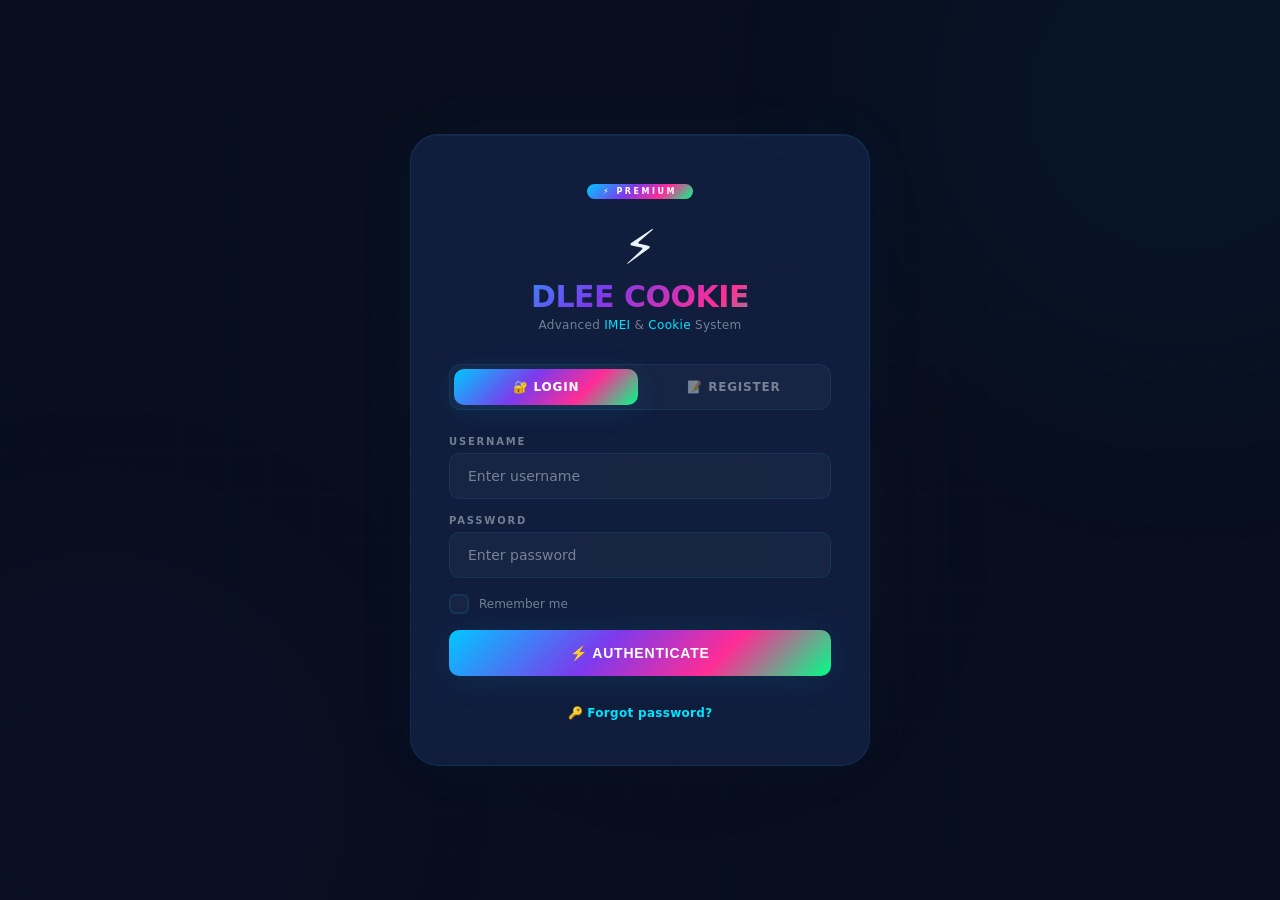
==== commit 90c051f6: "Create index.html Signed-off-by: Le Tien Dung Dev <dungledzai1@gmail.com>" ====
--- a/static/index.html
+++ b/static/index.html
@@ -9,1104 +9,1732 @@
 <meta property="og:description" content="Premium Cookie & IMEI Extraction Tool · By Dungle.LoveYou · Elite Automation">
 <meta name="description" content="Professional Cookie & IMEI Extraction Tool">
 <link rel="icon" href="https://i.imgur.com/vacr9kd.jpeg" type="image/jpeg">
-<link href="https://fonts.googleapis.com/css2?family=Inter:wght@300;400;500;600;700&family=JetBrains+Mono:wght@400;500&display=swap" rel="stylesheet">
 <style>
-  *, *::before, *::after { box-sizing: border-box; margin: 0; padding: 0; }
-
-  :root {
-    --bg:        #050810;
-    --bg2:       #080d1a;
-    --surface:   rgba(255,255,255,0.035);
-    --border:    rgba(255,255,255,0.07);
-    --blue:      #2563eb;
-    --blue-l:    #3b82f6;
-    --green:     #10b981;
-    --green-l:   #34d399;
-    --cyan:      #06b6d4;
-    --text:      #e2e8f0;
-    --text-dim:  rgba(226,232,240,0.45);
-    --text-faint:rgba(226,232,240,0.25);
-    --glow-b:    rgba(37,99,235,0.35);
-    --glow-g:    rgba(16,185,129,0.28);
-  }
-
-  html, body { height: 100%; font-family: 'Inter', sans-serif; background: var(--bg); color: var(--text); overflow-x: hidden; }
-
-  /* ─── AURORA BG ─── */
-  .aurora {
-    position: fixed; inset: 0; z-index: 0; pointer-events: none; overflow: hidden;
-  }
-  .aurora-orb {
-    position: absolute; border-radius: 50%; filter: blur(80px); opacity: 0;
-    animation: drift 14s ease-in-out infinite;
-  }
-  .aurora-orb:nth-child(1){ width:520px;height:520px;background:radial-gradient(circle,rgba(37,99,235,0.22),transparent 70%);top:-120px;left:-80px;animation-delay:0s;animation-duration:16s; }
-  .aurora-orb:nth-child(2){ width:420px;height:420px;background:radial-gradient(circle,rgba(16,185,129,0.18),transparent 70%);top:30%;right:-100px;animation-delay:-5s;animation-duration:18s; }
-  .aurora-orb:nth-child(3){ width:360px;height:360px;background:radial-gradient(circle,rgba(6,182,212,0.14),transparent 70%);bottom:-80px;left:30%;animation-delay:-9s;animation-duration:14s; }
-  .aurora-orb:nth-child(4){ width:280px;height:280px;background:radial-gradient(circle,rgba(16,185,129,0.12),transparent 70%);top:60%;left:10%;animation-delay:-3s;animation-duration:20s; }
-
-  /* Particles */
-  .particles { position: fixed; inset: 0; z-index: 0; pointer-events: none; }
-  .particle {
-    position: absolute; border-radius: 50%;
-    background: radial-gradient(circle, var(--green-l), transparent 70%);
-    animation: float-particle linear infinite;
-    opacity: 0;
-  }
-
-  @keyframes drift {
-    0%,100%{ transform:translate(0,0) scale(1); opacity:.6; }
-    33%    { transform:translate(40px,-30px) scale(1.08); opacity:.9; }
-    66%    { transform:translate(-25px,20px) scale(.95); opacity:.7; }
-  }
-  @keyframes float-particle {
-    0%  { transform:translateY(100vh) scale(0); opacity:0; }
-    10% { opacity:.7; }
-    90% { opacity:.4; }
-    100%{ transform:translateY(-10vh) scale(1); opacity:0; }
-  }
-
-  /* ─── LAYOUT ─── */
-  .page { position: relative; z-index: 1; min-height: 100vh; display: flex; flex-direction: column; }
-
-  /* ─── NAV ─── */
-  nav {
-    display: flex; align-items: center; justify-content: space-between;
-    padding: 16px 24px;
-    background: rgba(5,8,16,0.6);
-    backdrop-filter: blur(18px);
-    border-bottom: 1px solid var(--border);
-    position: sticky; top: 0; z-index: 100;
-  }
-  .nav-brand {
-    display: flex; align-items: center; gap: 10px; font-weight: 700; font-size: 15px;
-    background: linear-gradient(135deg, var(--blue-l), var(--green-l));
-    -webkit-background-clip: text; -webkit-text-fill-color: transparent;
-  }
-  .nav-brand svg { -webkit-text-fill-color: initial; }
-  .nav-hamburger {
-    width: 36px; height: 36px; background: var(--surface);
-    border: 1px solid var(--border); border-radius: 8px;
-    cursor: pointer; display: flex; flex-direction: column;
-    align-items: center; justify-content: center; gap: 5px;
-    transition: background .2s;
-  }
-  .nav-hamburger:hover { background: rgba(255,255,255,.07); }
-  .nav-hamburger span { width: 16px; height: 1.5px; background: var(--text-dim); border-radius: 2px; display: block; }
-
-  /* ─── SCREENS ─── */
-  .screen { display: none; flex: 1; }
-  .screen.active { display: flex; }
-
-  /* ── AUTH SCREEN ── */
-  #screen-auth {
-    align-items: center; justify-content: center; padding: 24px;
-  }
-  .auth-card {
-    width: 100%; max-width: 400px;
-    background: rgba(8,13,26,0.75);
-    border: 1px solid var(--border);
-    border-radius: 20px;
-    padding: 32px 28px;
-    backdrop-filter: blur(24px);
-    box-shadow: 0 0 60px rgba(37,99,235,0.08), 0 0 40px rgba(16,185,129,0.06);
-  }
-  .auth-logo {
-    text-align: center; margin-bottom: 28px;
-  }
-  .auth-logo-icon {
-    width: 56px; height: 56px; border-radius: 16px; margin: 0 auto 12px;
-    background: linear-gradient(135deg, rgba(37,99,235,0.2), rgba(16,185,129,0.2));
-    border: 1px solid rgba(37,99,235,0.3);
-    display: flex; align-items: center; justify-content: center; position: relative;
-  }
-  .brace { position: absolute; font-family: 'JetBrains Mono', monospace; font-weight: 700; font-size: 18px; line-height: 1; }
-  .brace-l { left: 4px; background: linear-gradient(180deg,var(--blue-l),var(--green-l)); -webkit-background-clip:text; -webkit-text-fill-color:transparent; }
-  .brace-r { right: 4px; background: linear-gradient(180deg,var(--green-l),var(--blue-l)); -webkit-background-clip:text; -webkit-text-fill-color:transparent; }
-  .auth-logo h1 { font-size: 20px; font-weight: 700; }
-  .auth-logo p { font-size: 12px; color: var(--text-faint); margin-top: 4px; }
-
-  /* Tabs */
-  .auth-tabs {
-    display: flex; background: rgba(0,0,0,0.3); border-radius: 10px; padding: 3px; margin-bottom: 24px;
-  }
-  .auth-tab {
-    flex: 1; padding: 8px; border-radius: 8px; border: none; background: transparent;
-    color: var(--text-dim); font-size: 13px; font-weight: 500; cursor: pointer; transition: all .2s;
-    font-family: 'Inter', sans-serif;
-  }
-  .auth-tab.active {
-    background: linear-gradient(135deg, rgba(37,99,235,0.4), rgba(16,185,129,0.3));
-    color: var(--text);
-    box-shadow: 0 0 12px rgba(37,99,235,0.2);
-  }
-
-  /* Form */
-  .form-group { margin-bottom: 16px; }
-  .form-label {
-    display: block; font-size: 11px; font-weight: 600; color: var(--text-dim);
-    text-transform: uppercase; letter-spacing: .08em; margin-bottom: 7px;
-  }
-  .form-input-wrap { position: relative; }
-  .form-input {
-    width: 100%; padding: 10px 14px; border-radius: 10px;
-    background: rgba(0,0,0,0.35); border: 1px solid var(--border);
-    color: var(--text); font-size: 14px; font-family: 'Inter', sans-serif;
-    outline: none; transition: border-color .2s, box-shadow .2s;
-  }
-  .form-input:focus {
-    border-color: rgba(37,99,235,0.5);
-    box-shadow: 0 0 0 3px rgba(37,99,235,0.12);
-  }
-  .form-input::placeholder { color: var(--text-faint); }
-  .form-input.has-icon { padding-right: 40px; }
-  .input-icon-btn {
-    position: absolute; right: 12px; top: 50%; transform: translateY(-50%);
-    background: none; border: none; color: var(--text-faint); cursor: pointer; padding: 2px;
-    display: flex; align-items: center;
-  }
-  .input-icon-btn:hover { color: var(--text-dim); }
-
-  .btn-primary {
-    width: 100%; padding: 11px; border-radius: 10px; border: none; cursor: pointer;
-    background: linear-gradient(135deg, var(--blue), var(--green));
-    color: #fff; font-size: 14px; font-weight: 600; font-family: 'Inter', sans-serif;
-    transition: opacity .2s, transform .15s, box-shadow .2s;
-    box-shadow: 0 4px 24px rgba(37,99,235,0.25), 0 2px 12px rgba(16,185,129,0.15);
-    margin-top: 4px;
-    display: flex; align-items: center; justify-content: center; gap: 8px;
-  }
-  .btn-primary:hover { opacity: .9; transform: translateY(-1px); box-shadow: 0 6px 30px rgba(37,99,235,0.35); }
-  .btn-primary:active { transform: translateY(0); }
-  .btn-primary:disabled { opacity: .5; cursor: not-allowed; transform: none; }
-
-  .auth-note {
-    font-size: 11px; color: var(--text-faint); text-align: center; margin-top: 14px; line-height: 1.6;
-  }
-  .auth-error {
-    background: rgba(239,68,68,0.1); border: 1px solid rgba(239,68,68,0.25);
-    border-radius: 8px; padding: 10px 12px; font-size: 12px; color: #f87171;
-    margin-bottom: 14px; display: none;
-  }
-  .auth-success {
-    background: rgba(16,185,129,0.1); border: 1px solid rgba(16,185,129,0.25);
-    border-radius: 8px; padding: 10px 12px; font-size: 12px; color: var(--green-l);
-    margin-bottom: 14px; display: none;
-  }
-
-  /* ── DASHBOARD SCREEN ── */
-  #screen-dashboard {
-    flex-direction: column; padding: 24px;
-  }
-  .dash-header {
-    display: flex; align-items: center; justify-content: space-between; margin-bottom: 24px;
-  }
-  .dash-title { font-size: 18px; font-weight: 700; }
-  .dash-subtitle { font-size: 12px; color: var(--text-dim); margin-top: 2px; }
-
-  /* Status indicators */
-  .status-row {
-    display: flex; gap: 10px; margin-bottom: 20px; flex-wrap: wrap;
-  }
-  .status-chip {
-    display: flex; align-items: center; gap: 8px;
-    padding: 8px 14px; border-radius: 20px;
-    background: var(--surface); border: 1px solid var(--border);
-    font-size: 12px; font-weight: 500; transition: all .3s;
-  }
-  .status-dot {
-    width: 8px; height: 8px; border-radius: 50%; background: var(--text-faint);
-    transition: background .3s;
-  }
-  .status-chip.s-waiting  .status-dot { background: #64748b; }
-  .status-chip.s-scanning .status-dot { background: #f59e0b; box-shadow: 0 0 6px #f59e0b; animation: pulse-dot .8s ease-in-out infinite; }
-  .status-chip.s-confirm  .status-dot { background: var(--blue-l); box-shadow: 0 0 6px var(--blue-l); animation: pulse-dot .8s ease-in-out infinite; }
-  .status-chip.s-done     .status-dot { background: var(--green-l); box-shadow: 0 0 6px var(--green-l); }
-  .status-chip.active-state { border-color: rgba(37,99,235,0.4); background: rgba(37,99,235,0.08); }
-
-  @keyframes pulse-dot { 0%,100%{opacity:1;} 50%{opacity:.3;} }
-
-  /* Main panel */
-  .panel {
-    background: rgba(8,13,26,0.7); border: 1px solid var(--border);
-    border-radius: 18px; padding: 28px; backdrop-filter: blur(20px);
-    flex: 1;
-  }
-
-  .qr-zone {
-    display: flex; flex-direction: column; align-items: center;
-    gap: 20px; margin-bottom: 24px;
-  }
-  .qr-box {
-    width: 220px; height: 220px; border-radius: 16px;
-    background: rgba(0,0,0,0.4); border: 2px dashed var(--border);
-    display: flex; flex-direction: column; align-items: center; justify-content: center;
-    gap: 10px; color: var(--text-faint); font-size: 13px; position: relative;
-    transition: border-color .3s;
-  }
-  .qr-box.has-qr {
-    border-style: solid; border-color: rgba(37,99,235,0.4);
-    background: #fff; padding: 8px;
-  }
-  .qr-box img { width: 100%; height: 100%; object-fit: contain; border-radius: 8px; display: none; }
-  .qr-box.has-qr img { display: block; }
-  .qr-placeholder { display: flex; flex-direction: column; align-items: center; gap: 10px; }
-  .qr-box.has-qr .qr-placeholder { display: none; }
-
-  /* Scan overlay */
-  .scan-line {
-    position: absolute; left: 8px; right: 8px; height: 2px;
-    background: linear-gradient(90deg, transparent, var(--blue-l), var(--green-l), transparent);
-    border-radius: 2px; display: none;
-    animation: scan-sweep 2s ease-in-out infinite;
-  }
-  .qr-box.scanning .scan-line { display: block; }
-  @keyframes scan-sweep {
-    0%  { top: 8px; opacity: .8; }
-    50% { top: calc(100% - 10px); opacity: 1; }
-    100%{ top: 8px; opacity: .8; }
-  }
-
-  .btn-start {
-    padding: 12px 32px; border-radius: 12px; border: none; cursor: pointer;
-    background: linear-gradient(135deg, var(--blue), var(--green));
-    color: #fff; font-size: 14px; font-weight: 600; font-family: 'Inter', sans-serif;
-    display: flex; align-items: center; gap: 8px;
-    box-shadow: 0 4px 24px rgba(37,99,235,0.3), 0 2px 12px rgba(16,185,129,0.2);
-    transition: opacity .2s, transform .15s;
-  }
-  .btn-start:hover { opacity: .9; transform: translateY(-1px); }
-  .btn-start:disabled { opacity: .4; cursor: not-allowed; transform: none; }
-
-  /* Result section */
-  .result-section { display: none; }
-  .result-section.visible { display: block; }
-
-  .result-tabs {
-    display: flex; gap: 6px; margin-bottom: 14px;
-  }
-  .result-tab {
-    padding: 7px 16px; border-radius: 8px; border: 1px solid var(--border);
-    background: transparent; color: var(--text-dim); font-size: 12px; font-weight: 500;
-    cursor: pointer; font-family: 'Inter', sans-serif; transition: all .2s;
-  }
-  .result-tab.active {
-    background: linear-gradient(135deg, rgba(37,99,235,0.3), rgba(16,185,129,0.2));
-    border-color: rgba(37,99,235,0.4); color: var(--text);
-  }
-
-  .result-pane { display: none; }
-  .result-pane.active { display: block; }
-
-  .result-box {
-    background: rgba(0,0,0,0.45); border: 1px solid var(--border); border-radius: 10px;
-    padding: 14px; font-family: 'JetBrains Mono', monospace; font-size: 11px;
-    color: var(--green-l); line-height: 1.7; max-height: 200px; overflow-y: auto;
-    word-break: break-all; position: relative;
-  }
-  .result-box::-webkit-scrollbar { width: 4px; }
-  .result-box::-webkit-scrollbar-track { background: transparent; }
-  .result-box::-webkit-scrollbar-thumb { background: rgba(37,99,235,0.3); border-radius: 2px; }
-
-  .result-actions {
-    display: flex; gap: 8px; margin-top: 10px;
-  }
-  .btn-action {
-    flex: 1; padding: 9px; border-radius: 8px; border: 1px solid var(--border);
-    background: var(--surface); color: var(--text); font-size: 12px; font-weight: 500;
-    cursor: pointer; font-family: 'Inter', sans-serif; transition: all .2s;
-    display: flex; align-items: center; justify-content: center; gap: 6px;
-  }
-  .btn-action:hover { background: rgba(255,255,255,.07); border-color: rgba(37,99,235,0.4); }
-  .btn-action.btn-copy:active { background: rgba(16,185,129,0.15); }
-
-  /* IMEI display */
-  .imei-row {
-    display: flex; align-items: center; gap: 10px; margin-top: 14px;
-    background: rgba(0,0,0,0.3); border: 1px solid var(--border); border-radius: 10px;
-    padding: 12px 14px;
-  }
-  .imei-label { font-size: 11px; color: var(--text-dim); font-weight: 600; text-transform: uppercase; letter-spacing: .06em; white-space: nowrap; }
-  .imei-value { font-family: 'JetBrains Mono', monospace; font-size: 12px; color: var(--cyan); flex: 1; word-break: break-all; }
-
-  /* ── DRAWER ── */
-  .drawer-overlay {
-    display: none; position: fixed; inset: 0; z-index: 200;
-    background: rgba(0,0,0,0.6); backdrop-filter: blur(4px);
-  }
-  .drawer-overlay.open { display: block; }
-  .drawer {
-    position: fixed; top: 0; right: -320px; width: 300px; height: 100%;
-    background: rgba(8,13,26,0.95); border-left: 1px solid var(--border);
-    backdrop-filter: blur(24px); z-index: 201; padding: 24px 20px;
-    transition: right .3s ease; overflow-y: auto;
-  }
-  .drawer.open { right: 0; }
-  .drawer-close {
-    background: none; border: none; color: var(--text-dim); cursor: pointer;
-    font-size: 20px; float: right; margin-bottom: 16px;
-  }
-  .drawer-title {
-    font-size: 15px; font-weight: 700; margin-bottom: 20px; clear: both;
-    background: linear-gradient(135deg, var(--blue-l), var(--green-l));
-    -webkit-background-clip: text; -webkit-text-fill-color: transparent;
-  }
-  .drawer-section { margin-bottom: 20px; }
-  .drawer-section-title {
-    font-size: 10px; font-weight: 600; color: var(--text-faint);
-    text-transform: uppercase; letter-spacing: .1em; margin-bottom: 10px;
-  }
-  .drawer-info-row {
-    display: flex; justify-content: space-between; align-items: center;
-    padding: 9px 0; border-bottom: 1px solid rgba(255,255,255,0.04);
-  }
-  .drawer-info-label { font-size: 12px; color: var(--text-dim); }
-  .drawer-info-value { font-size: 12px; color: var(--text); font-weight: 500; text-align: right; max-width: 160px; word-break: break-all; }
-  .badge {
-    padding: 3px 8px; border-radius: 20px; font-size: 10px; font-weight: 600;
-  }
-  .badge-green { background: rgba(16,185,129,0.15); color: var(--green-l); border: 1px solid rgba(16,185,129,0.25); }
-  .badge-blue  { background: rgba(37,99,235,0.15); color: var(--blue-l); border: 1px solid rgba(37,99,235,0.25); }
-
-  .btn-logout {
-    width: 100%; padding: 10px; border-radius: 10px; border: 1px solid rgba(239,68,68,0.3);
-    background: rgba(239,68,68,0.08); color: #f87171; font-size: 13px; font-weight: 500;
-    cursor: pointer; font-family: 'Inter', sans-serif; transition: all .2s; margin-top: 8px;
-  }
-  .btn-logout:hover { background: rgba(239,68,68,0.15); }
-
-  /* Toast */
-  .toast-container {
-    position: fixed; bottom: 24px; right: 24px; z-index: 999; display: flex; flex-direction: column; gap: 8px;
-  }
-  .toast {
-    padding: 12px 18px; border-radius: 10px; font-size: 13px; font-weight: 500;
-    backdrop-filter: blur(16px); border: 1px solid;
-    animation: toast-in .3s ease; display: flex; align-items: center; gap: 8px;
-  }
-  .toast-success { background: rgba(16,185,129,0.15); border-color: rgba(16,185,129,0.3); color: var(--green-l); }
-  .toast-error   { background: rgba(239,68,68,0.15); border-color: rgba(239,68,68,0.3); color: #f87171; }
-  .toast-info    { background: rgba(37,99,235,0.15); border-color: rgba(37,99,235,0.3); color: var(--blue-l); }
-  @keyframes toast-in { from{ opacity:0; transform:translateY(10px); } to{ opacity:1; transform:translateY(0); } }
-
-  /* Spinner */
-  .spinner {
-    width: 18px; height: 18px; border: 2px solid rgba(255,255,255,0.2);
-    border-top-color: #fff; border-radius: 50%; animation: spin .7s linear infinite; display: inline-block;
-  }
-  @keyframes spin { to{ transform:rotate(360deg); } }
-
-  /* Responsive */
-  @media(max-width:520px){
-    .auth-card { padding: 24px 18px; }
-    .status-row { gap: 6px; }
-    .status-chip { padding: 6px 10px; font-size: 11px; }
-  }
+* {
+  margin: 0;
+  padding: 0;
+  box-sizing: border-box;
+}
+
+:root {
+  --bg-deep: #080e1e;
+  --bg-primary: #0c1830;
+  --bg-secondary: #122244;
+  --bg-card: rgba(18, 34, 68, 0.85);
+  --bg-glass: rgba(255, 255, 255, 0.03);
+  --border-neon: rgba(0, 200, 255, 0.1);
+  --blue-neon: #00c8ff;
+  --cyan-neon: #00e5ff;
+  --purple-neon: #7c3aed;
+  --green-neon: #00ff88;
+  --pink-neon: #ff2d95;
+  --gradient-main: linear-gradient(135deg, #00c8ff 0%, #7c3aed 40%, #ff2d95 70%, #00ff88 100%);
+  --text-primary: #eaf4fc;
+  --text-secondary: rgba(234, 244, 252, 0.45);
+  --shadow-glow: 0 0 80px rgba(0, 200, 255, 0.03);
+  --radius-xl: 28px;
+  --radius-lg: 18px;
+  --radius-md: 12px;
+  --radius-sm: 10px;
+}
+
+[data-theme="light"] {
+  --bg-deep: #eaf4fc;
+  --bg-primary: #f0f8ff;
+  --bg-secondary: #dce8f5;
+  --bg-card: rgba(255, 255, 255, 0.85);
+  --bg-glass: rgba(255, 255, 255, 0.5);
+  --text-primary: #0a1a2e;
+  --text-secondary: rgba(10, 26, 46, 0.5);
+  --border-neon: rgba(0, 100, 200, 0.15);
+}
+
+body {
+  background: var(--bg-deep);
+  color: var(--text-primary);
+  font-family: 'Inter', -apple-system, BlinkMacSystemFont, 'Segoe UI', system-ui, sans-serif;
+  min-height: 100vh;
+  overflow-x: hidden;
+}
+
+/* ── ANIMATED BG ── */
+.animated-bg {
+  position: fixed;
+  inset: 0;
+  z-index: 0;
+  pointer-events: none;
+  overflow: hidden;
+}
+
+.particle-grid {
+  position: absolute;
+  inset: 0;
+  background-image: 
+    linear-gradient(rgba(0, 200, 255, 0.015) 1px, transparent 1px),
+    linear-gradient(90deg, rgba(0, 200, 255, 0.015) 1px, transparent 1px);
+  background-size: 45px 45px;
+  mask-image: radial-gradient(ellipse at center, black 30%, transparent 80%);
+  -webkit-mask-image: radial-gradient(ellipse at center, black 30%, transparent 80%);
+}
+
+.orb-glow {
+  position: absolute;
+  border-radius: 50%;
+  filter: blur(130px);
+  opacity: 0.04;
+}
+
+.orb-glow:nth-child(2) {
+  width: 600px;
+  height: 600px;
+  background: var(--blue-neon);
+  top: -200px;
+  right: -200px;
+}
+
+.orb-glow:nth-child(3) {
+  width: 500px;
+  height: 500px;
+  background: var(--purple-neon);
+  bottom: -150px;
+  left: -150px;
+}
+
+.orb-glow:nth-child(4) {
+  width: 350px;
+  height: 350px;
+  background: var(--pink-neon);
+  top: 40%;
+  left: 40%;
+}
+
+.wrap {
+  position: relative;
+  z-index: 1;
+  max-width: 940px;
+  margin: 0 auto;
+  padding: 20px 16px 40px;
+}
+
+/* ── GLOW UTILITIES ── */
+.gradient-text {
+  background: var(--gradient-main);
+  -webkit-background-clip: text;
+  -webkit-text-fill-color: transparent;
+  background-clip: text;
+}
+
+/* ═══════════════════════════════════════════════════════
+   AUTH SCREEN
+════════════════════════════════════════════════════════ */
+#auth-screen {
+  display: flex;
+  align-items: center;
+  justify-content: center;
+  min-height: 100vh;
+  padding: 20px;
+}
+
+.auth-card {
+  width: 100%;
+  max-width: 460px;
+  background: var(--bg-card);
+  backdrop-filter: blur(40px);
+  border: 1px solid var(--border-neon);
+  border-radius: var(--radius-xl);
+  padding: 44px 38px;
+  box-shadow: var(--shadow-glow), inset 0 1px 0 rgba(255, 255, 255, 0.03);
+}
+
+.auth-badge {
+  display: inline-block;
+  padding: 3px 16px;
+  border-radius: 20px;
+  font-size: 8px;
+  font-weight: 800;
+  letter-spacing: 2.5px;
+  text-transform: uppercase;
+  background: var(--gradient-main);
+  color: #fff;
+  margin-bottom: 14px;
+}
+
+.auth-logo {
+  text-align: center;
+  margin-bottom: 32px;
+}
+
+.auth-logo-icon {
+  font-size: 48px;
+  margin-bottom: 4px;
+  display: block;
+}
+
+.auth-logo-title {
+  font-size: 30px;
+  font-weight: 900;
+  letter-spacing: -0.5px;
+  background: var(--gradient-main);
+  -webkit-background-clip: text;
+  -webkit-text-fill-color: transparent;
+}
+
+.auth-logo-sub {
+  font-size: 12px;
+  color: var(--text-secondary);
+  margin-top: 4px;
+  letter-spacing: 0.3px;
+}
+
+.auth-logo-sub span {
+  color: var(--cyan-neon);
+  -webkit-text-fill-color: var(--cyan-neon);
+}
+
+.auth-tabs {
+  display: flex;
+  gap: 4px;
+  background: var(--bg-glass);
+  border-radius: var(--radius-md);
+  padding: 4px;
+  margin-bottom: 26px;
+  border: 1px solid var(--border-neon);
+}
+
+.auth-tab {
+  flex: 1;
+  padding: 11px;
+  border-radius: 10px;
+  font-size: 12px;
+  font-weight: 800;
+  cursor: pointer;
+  text-align: center;
+  color: var(--text-secondary);
+  text-transform: uppercase;
+  letter-spacing: 0.8px;
+}
+
+.auth-tab.active {
+  background: var(--gradient-main);
+  color: #fff;
+  box-shadow: 0 4px 30px rgba(0, 200, 255, 0.12);
+}
+
+.auth-form { display: flex; flex-direction: column; gap: 16px; }
+.auth-form[style*="display:none"] { display: none !important; }
+
+.field-group {
+  display: flex;
+  flex-direction: column;
+  gap: 6px;
+}
+
+.field-label {
+  font-size: 10px;
+  font-weight: 800;
+  text-transform: uppercase;
+  letter-spacing: 1.8px;
+  color: var(--text-secondary);
+}
+
+.field-input {
+  width: 100%;
+  padding: 14px 18px;
+  background: var(--bg-glass);
+  border: 1.5px solid var(--border-neon);
+  border-radius: var(--radius-sm);
+  font-size: 14px;
+  color: var(--text-primary);
+  outline: none;
+  font-family: inherit;
+}
+
+.field-input:focus {
+  border-color: var(--blue-neon);
+  box-shadow: 0 0 0 4px rgba(0, 200, 255, 0.04);
+}
+
+.field-input::placeholder { color: var(--text-secondary); }
+
+.auth-btn {
+  width: 100%;
+  padding: 15px;
+  border: none;
+  border-radius: var(--radius-sm);
+  font-size: 14px;
+  font-weight: 800;
+  cursor: pointer;
+  background: var(--gradient-main);
+  color: #fff;
+  box-shadow: 0 4px 35px rgba(0, 200, 255, 0.1);
+  text-transform: uppercase;
+  letter-spacing: 0.8px;
+}
+
+.auth-btn:hover {
+  opacity: 0.9;
+}
+
+.auth-btn:disabled {
+  opacity: 0.4;
+  cursor: not-allowed;
+}
+
+.auth-err {
+  background: rgba(255, 45, 149, 0.06);
+  border: 1px solid rgba(255, 45, 149, 0.12);
+  border-radius: var(--radius-sm);
+  padding: 10px 14px;
+  font-size: 12px;
+  color: #ff2d95;
+  display: none;
+}
+
+.remember-row {
+  display: flex;
+  align-items: center;
+  gap: 10px;
+  cursor: pointer;
+  font-size: 12px;
+  color: var(--text-secondary);
+  user-select: none;
+}
+
+.remember-check {
+  width: 20px;
+  height: 20px;
+  border-radius: 6px;
+  border: 2px solid var(--border-neon);
+  background: var(--bg-glass);
+  flex-shrink: 0;
+  display: flex;
+  align-items: center;
+  justify-content: center;
+  font-size: 11px;
+}
+
+.remember-check.checked {
+  background: var(--gradient-main);
+  border-color: transparent;
+  color: #fff;
+  box-shadow: 0 0 25px rgba(0, 200, 255, 0.08);
+}
+
+/* ── CAPTCHA TEXT ── */
+.captcha-container {
+  background: var(--bg-glass);
+  border: 1px solid var(--border-neon);
+  border-radius: var(--radius-md);
+  padding: 18px;
+}
+
+.captcha-question {
+  font-size: 13px;
+  font-weight: 700;
+  margin-bottom: 12px;
+  color: var(--text-primary);
+  letter-spacing: 0.3px;
+}
+
+.captcha-display {
+  display: flex;
+  align-items: center;
+  gap: 12px;
+  margin-bottom: 12px;
+  padding: 16px 20px;
+  background: rgba(0, 0, 0, 0.25);
+  border-radius: var(--radius-sm);
+  border: 1px solid var(--border-neon);
+}
+
+.captcha-text {
+  font-family: 'Courier New', monospace;
+  font-size: 34px;
+  font-weight: 900;
+  letter-spacing: 8px;
+  flex: 1;
+  text-align: center;
+  user-select: none;
+  background: var(--gradient-main);
+  -webkit-background-clip: text;
+  -webkit-text-fill-color: transparent;
+  background-clip: text;
+}
+
+.captcha-refresh-btn {
+  width: 46px;
+  height: 46px;
+  border-radius: 10px;
+  border: 1px solid var(--border-neon);
+  background: var(--bg-glass);
+  cursor: pointer;
+  font-size: 18px;
+  color: var(--text-secondary);
+  display: flex;
+  align-items: center;
+  justify-content: center;
+  flex-shrink: 0;
+}
+
+.captcha-refresh-btn:hover {
+  border-color: var(--cyan-neon);
+  color: var(--text-primary);
+}
+
+.captcha-input-row {
+  display: flex;
+  gap: 10px;
+}
+
+.captcha-input-row .field-input {
+  flex: 1;
+  text-transform: uppercase;
+  font-family: 'Courier New', monospace;
+  font-size: 18px;
+  letter-spacing: 6px;
+  text-align: center;
+}
+
+/* ═══════════════════════════════════════════════════════
+   TOP BAR
+════════════════════════════════════════════════════════ */
+.topbar {
+  display: flex;
+  align-items: center;
+  justify-content: space-between;
+  padding: 14px 24px;
+  margin-bottom: 20px;
+  background: var(--bg-card);
+  backdrop-filter: blur(30px);
+  border: 1px solid var(--border-neon);
+  border-radius: var(--radius-lg);
+  box-shadow: var(--shadow-glow);
+}
+
+.topbar-left {
+  display: flex;
+  align-items: center;
+  gap: 14px;
+}
+
+.logo-icon {
+  font-size: 28px;
+}
+
+.logo-text {
+  font-size: 19px;
+  font-weight: 900;
+  letter-spacing: -0.3px;
+  background: var(--gradient-main);
+  -webkit-background-clip: text;
+  -webkit-text-fill-color: transparent;
+}
+
+.logo-sub {
+  font-size: 10px;
+  color: var(--text-secondary);
+  letter-spacing: 0.5px;
+}
+
+.logo-sub span {
+  color: var(--cyan-neon);
+  -webkit-text-fill-color: var(--cyan-neon);
+}
+
+.topbar-right {
+  display: flex;
+  gap: 10px;
+  align-items: center;
+}
+
+.clock {
+  font-size: 12px;
+  color: var(--text-secondary);
+  font-variant-numeric: tabular-nums;
+  min-width: 72px;
+  font-weight: 600;
+  letter-spacing: 0.5px;
+}
+
+.clock span {
+  color: var(--cyan-neon);
+  -webkit-text-fill-color: var(--cyan-neon);
+}
+
+.user-badge {
+  font-size: 11px;
+  font-weight: 800;
+  padding: 5px 16px;
+  border-radius: 20px;
+  background: var(--bg-glass);
+  border: 1px solid rgba(0, 200, 255, 0.08);
+  color: var(--cyan-neon);
+  text-transform: uppercase;
+  letter-spacing: 0.5px;
+}
+
+.admin-badge {
+  background: linear-gradient(135deg, rgba(0, 255, 136, 0.06), rgba(0, 200, 255, 0.06));
+  border-color: rgba(0, 255, 136, 0.12);
+  color: var(--green-neon);
+}
+
+.icon-btn {
+  width: 40px;
+  height: 40px;
+  border-radius: var(--radius-sm);
+  border: 1px solid var(--border-neon);
+  background: var(--bg-glass);
+  cursor: pointer;
+  display: flex;
+  align-items: center;
+  justify-content: center;
+  font-size: 16px;
+  color: var(--text-primary);
+}
+
+.icon-btn:hover {
+  border-color: var(--cyan-neon);
+}
+
+/* ── DROPDOWN ── */
+.dropdown { position: relative; }
+
+.dropdown-menu {
+  display: none;
+  position: absolute;
+  right: 0;
+  top: calc(100% + 10px);
+  background: var(--bg-secondary);
+  border: 1px solid var(--border-neon);
+  border-radius: var(--radius-lg);
+  min-width: 260px;
+  box-shadow: 0 40px 100px rgba(0, 0, 0, 0.6);
+  z-index: 9999;
+  overflow: hidden;
+  backdrop-filter: blur(40px);
+}
+
+.dropdown-menu.open { display: block; }
+
+.d-section {
+  padding: 12px 20px 4px;
+  font-size: 9px;
+  font-weight: 800;
+  text-transform: uppercase;
+  letter-spacing: 2.5px;
+  color: var(--cyan-neon);
+  opacity: 0.3;
+}
+
+.d-item {
+  padding: 12px 20px;
+  font-size: 13px;
+  font-weight: 600;
+  cursor: pointer;
+  display: flex;
+  align-items: center;
+  gap: 12px;
+  border-top: 1px solid rgba(255, 255, 255, 0.03);
+}
+
+.d-item:hover {
+  background: var(--bg-glass);
+}
+
+.d-toggle {
+  display: flex;
+  align-items: center;
+  justify-content: space-between;
+  padding: 12px 20px;
+  font-size: 13px;
+  font-weight: 600;
+  cursor: pointer;
+  border-top: 1px solid rgba(255, 255, 255, 0.03);
+}
+
+.d-toggle:hover { background: var(--bg-glass); }
+
+.toggle-switch {
+  width: 42px;
+  height: 24px;
+  background: rgba(255, 255, 255, 0.04);
+  border-radius: 14px;
+  position: relative;
+  border: 1px solid var(--border-neon);
+  cursor: pointer;
+}
+
+.toggle-switch.on {
+  background: var(--gradient-main);
+  border-color: transparent;
+}
+
+.toggle-knob {
+  position: absolute;
+  top: 2px;
+  left: 2px;
+  width: 18px;
+  height: 18px;
+  background: #fff;
+  border-radius: 50%;
+  box-shadow: 0 2px 10px rgba(0, 0, 0, 0.2);
+}
+
+.toggle-switch.on .toggle-knob { left: 20px; }
+
+/* ── MARQUEE ── */
+.marquee-wrap {
+  background: var(--bg-card);
+  backdrop-filter: blur(12px);
+  border: 1px solid var(--border-neon);
+  border-radius: var(--radius-sm);
+  padding: 10px 0;
+  margin-bottom: 18px;
+  overflow: hidden;
+}
+
+.marquee {
+  white-space: nowrap;
+  font-size: 11px;
+  color: var(--text-secondary);
+  animation: marquee 50s linear infinite;
+  display: inline-block;
+  font-weight: 500;
+  letter-spacing: 0.3px;
+}
+
+.marquee span {
+  color: var(--cyan-neon);
+  -webkit-text-fill-color: var(--cyan-neon);
+}
+
+@keyframes marquee {
+  from { transform: translateX(100vw); }
+  to { transform: translateX(-100%); }
+}
+
+/* ── SUPPORT ── */
+.support-wrap {
+  display: grid;
+  grid-template-columns: 1fr 1fr;
+  gap: 10px;
+  margin-bottom: 18px;
+}
+
+.support-btn {
+  padding: 12px;
+  border-radius: var(--radius-sm);
+  background: var(--bg-card);
+  border: 1px solid var(--border-neon);
+  font-size: 12px;
+  font-weight: 700;
+  cursor: pointer;
+  text-align: center;
+  color: var(--text-primary);
+  text-transform: uppercase;
+  letter-spacing: 0.5px;
+}
+
+.support-btn:hover {
+  border-color: var(--cyan-neon);
+}
+
+/* ── CARD ── */
+.card {
+  background: var(--bg-card);
+  backdrop-filter: blur(30px);
+  border: 1px solid var(--border-neon);
+  border-radius: var(--radius-xl);
+  padding: 32px;
+  margin-bottom: 16px;
+  box-shadow: var(--shadow-glow), inset 0 1px 0 rgba(255, 255, 255, 0.02);
+}
+
+/* ── STATUS ── */
+.status-row {
+  display: flex;
+  align-items: center;
+  gap: 12px;
+  padding: 12px 20px;
+  border-radius: var(--radius-sm);
+  background: var(--bg-glass);
+  border: 1px solid var(--border-neon);
+  margin-bottom: 24px;
+  font-size: 13px;
+  font-weight: 600;
+}
+
+.status-dot {
+  width: 10px;
+  height: 10px;
+  border-radius: 50%;
+  background: var(--text-secondary);
+  flex-shrink: 0;
+}
+
+.status-dot.active {
+  background: var(--cyan-neon);
+  box-shadow: 0 0 25px var(--cyan-neon);
+}
+
+.status-dot.ok {
+  background: var(--green-neon);
+  box-shadow: 0 0 25px var(--green-neon);
+}
+
+.status-dot.err { background: #ff2d95; }
+.status-dot.warn { background: #ffd740; }
+
+/* ── QR AREA ── */
+.qr-area {
+  display: flex;
+  flex-direction: column;
+  align-items: center;
+  gap: 18px;
+  min-height: 280px;
+  justify-content: center;
+}
+
+.qr-frame {
+  width: 230px;
+  height: 230px;
+  border-radius: var(--radius-lg);
+  border: 2px dashed var(--border-neon);
+  display: flex;
+  align-items: center;
+  justify-content: center;
+  flex-direction: column;
+  gap: 10px;
+  font-size: 13px;
+  color: var(--text-secondary);
+  position: relative;
+  background: var(--bg-glass);
+}
+
+.qr-frame::before,
+.qr-frame::after {
+  content: '';
+  position: absolute;
+  width: 28px;
+  height: 28px;
+  border-color: var(--cyan-neon);
+  border-style: solid;
+  opacity: 0.3;
+}
+
+.qr-frame::before {
+  top: 12px;
+  left: 12px;
+  border-width: 3px 0 0 3px;
+  border-radius: 4px 0 0 0;
+}
+
+.qr-frame::after {
+  bottom: 12px;
+  right: 12px;
+  border-width: 0 3px 3px 0;
+  border-radius: 0 0 4px 0;
+}
+
+#qr-img {
+  width: 220px;
+  height: 220px;
+  border-radius: var(--radius-md);
+  display: none;
+  border: 2px solid var(--cyan-neon);
+  box-shadow: 0 0 60px rgba(0, 200, 255, 0.05);
+}
+
+.scanned-box {
+  display: none;
+  flex-direction: column;
+  align-items: center;
+  gap: 10px;
+  padding: 28px 34px;
+  border-radius: var(--radius-md);
+  text-align: center;
+  background: rgba(0, 255, 136, 0.03);
+  border: 1.5px solid rgba(0, 255, 136, 0.08);
+}
+
+.scanned-name {
+  font-weight: 800;
+  font-size: 18px;
+  color: var(--green-neon);
+}
+
+.spinner {
+  width: 44px;
+  height: 44px;
+  border: 3px solid var(--border-neon);
+  border-top-color: var(--cyan-neon);
+  border-radius: 50%;
+  animation: spin 0.8s linear infinite;
+}
+
+@keyframes spin { to { transform: rotate(360deg); } }
+
+.qr-hint { font-size: 12px; color: var(--text-secondary); text-align: center; font-weight: 500; }
+
+.countdown-bar-wrap {
+  width: 100%;
+  max-width: 230px;
+  margin-top: 4px;
+}
+
+.countdown-bar-track {
+  height: 6px;
+  background: var(--bg-glass);
+  border-radius: 4px;
+  overflow: hidden;
+  border: 1px solid var(--border-neon);
+}
+
+.countdown-bar-fill {
+  height: 100%;
+  border-radius: 4px;
+  background: var(--gradient-main);
+}
+
+.countdown-label {
+  font-size: 12px;
+  text-align: center;
+  margin-top: 6px;
+  font-weight: 700;
+  color: var(--text-secondary);
+  letter-spacing: 0.5px;
+}
+
+/* ── RESULT ── */
+.result-wrap { display: none; flex-direction: column; gap: 16px; margin-top: 8px; }
+
+.acc-card {
+  display: grid;
+  grid-template-columns: 56px 1fr;
+  gap: 14px;
+  align-items: center;
+  padding: 16px 22px;
+  border-radius: var(--radius-md);
+  background: var(--bg-glass);
+  border: 1px solid rgba(0, 200, 255, 0.06);
+}
+
+.avatar-circle {
+  width: 52px;
+  height: 52px;
+  border-radius: 50%;
+  background: var(--gradient-main);
+  display: flex;
+  align-items: center;
+  justify-content: center;
+  font-size: 24px;
+  box-shadow: 0 4px 35px rgba(0, 200, 255, 0.08);
+}
+
+.acc-name {
+  font-weight: 800;
+  font-size: 18px;
+}
+
+.acc-sub {
+  font-size: 12px;
+  color: var(--text-secondary);
+  margin-top: 2px;
+  font-weight: 500;
+}
+
+.info-row {
+  padding: 14px 20px;
+  border-radius: var(--radius-sm);
+  background: var(--bg-glass);
+  border: 1px solid var(--border-neon);
+}
+
+.info-label {
+  font-size: 9px;
+  font-weight: 800;
+  text-transform: uppercase;
+  letter-spacing: 2.5px;
+  color: var(--cyan-neon);
+  opacity: 0.4;
+  margin-bottom: 4px;
+}
+
+.info-value {
+  font-size: 12px;
+  font-family: 'JetBrains Mono', 'Fira Code', monospace;
+  color: var(--green-neon);
+  word-break: break-all;
+  line-height: 1.7;
+  max-height: 100px;
+  overflow-y: auto;
+}
+
+.info-value::-webkit-scrollbar { width: 4px; }
+.info-value::-webkit-scrollbar-thumb { background: var(--border-neon); border-radius: 2px; }
+
+.tabs {
+  display: flex;
+  gap: 6px;
+  margin-bottom: 10px;
+}
+
+.tab {
+  flex: 1;
+  padding: 8px 4px;
+  border-radius: 10px;
+  font-size: 10px;
+  font-weight: 800;
+  cursor: pointer;
+  border: 1px solid var(--border-neon);
+  background: var(--bg-glass);
+  color: var(--text-secondary);
+  text-align: center;
+  text-transform: uppercase;
+  letter-spacing: 0.8px;
+}
+
+.tab.active {
+  background: var(--gradient-main);
+  border-color: transparent;
+  color: #fff;
+  box-shadow: 0 4px 30px rgba(0, 200, 255, 0.08);
+}
+
+.tab-panel { display: none; }
+.tab-panel.active { display: block; }
+
+/* ── BUTTONS ── */
+.btn-row {
+  display: flex;
+  gap: 10px;
+  margin-top: 16px;
+  flex-wrap: wrap;
+}
+
+.btn {
+  flex: 1;
+  min-width: 100px;
+  padding: 13px 20px;
+  border: none;
+  border-radius: var(--radius-sm);
+  font-size: 12px;
+  font-weight: 800;
+  cursor: pointer;
+  display: flex;
+  align-items: center;
+  justify-content: center;
+  gap: 8px;
+  text-transform: uppercase;
+  letter-spacing: 0.5px;
+}
+
+.btn:hover {
+  opacity: 0.9;
+}
+
+.btn:active {
+  transform: scale(0.96);
+}
+
+.btn-primary {
+  background: var(--gradient-main);
+  color: #fff;
+}
+
+.btn-green {
+  background: linear-gradient(135deg, var(--green-neon), #00cc77);
+  color: #fff;
+}
+
+.btn-outline {
+  background: var(--bg-glass);
+  border: 1px solid var(--border-neon);
+  color: var(--text-secondary);
+}
+
+.btn-outline:hover {
+  border-color: var(--cyan-neon);
+  color: var(--text-primary);
+}
+
+.btn.copied {
+  background: linear-gradient(135deg, var(--green-neon), #00cc77) !important;
+  color: #fff;
+}
+
+/* ── MODALS ── */
+.modal-overlay {
+  display: none;
+  position: fixed;
+  inset: 0;
+  z-index: 500;
+  background: rgba(0, 0, 0, 0.75);
+  backdrop-filter: blur(18px);
+  align-items: center;
+  justify-content: center;
+  padding: 20px;
+}
+
+.modal-overlay.open { display: flex; }
+
+.modal-box {
+  background: var(--bg-secondary);
+  border: 1px solid var(--border-neon);
+  border-radius: var(--radius-xl);
+  padding: 32px;
+  width: 100%;
+  max-width: 560px;
+  max-height: 90vh;
+  overflow-y: auto;
+  box-shadow: 0 50px 120px rgba(0, 0, 0, 0.5);
+}
+
+.modal-title {
+  font-size: 20px;
+  font-weight: 900;
+  margin-bottom: 20px;
+  display: flex;
+  align-items: center;
+  gap: 12px;
+}
+
+.close-btn {
+  width: 100%;
+  padding: 13px;
+  border: none;
+  border-radius: var(--radius-sm);
+  background: var(--gradient-main);
+  color: #fff;
+  font-weight: 800;
+  cursor: pointer;
+  margin-top: 16px;
+  font-size: 13px;
+  text-transform: uppercase;
+  letter-spacing: 0.5px;
+}
+
+.close-btn:hover {
+  opacity: 0.9;
+}
+
+/* ── ADMIN INFO ── */
+.admin-avatar {
+  width: 84px;
+  height: 84px;
+  border-radius: 50%;
+  margin: 0 auto 16px;
+  background: var(--gradient-main);
+  display: flex;
+  align-items: center;
+  justify-content: center;
+  font-size: 40px;
+  box-shadow: 0 8px 50px rgba(0, 200, 255, 0.1);
+}
+
+.admin-name {
+  font-size: 22px;
+  font-weight: 900;
+  text-align: center;
+  background: var(--gradient-main);
+  -webkit-background-clip: text;
+  -webkit-text-fill-color: transparent;
+}
+
+.admin-title {
+  font-size: 13px;
+  color: var(--text-secondary);
+  text-align: center;
+  margin-bottom: 16px;
+  font-weight: 500;
+}
+
+.admin-info-row {
+  display: flex;
+  align-items: center;
+  gap: 12px;
+  padding: 10px 16px;
+  border-radius: 10px;
+  background: var(--bg-glass);
+  margin-bottom: 8px;
+  font-size: 13px;
+  font-weight: 500;
+  border: 1px solid var(--border-neon);
+}
+
+.admin-info-row b {
+  color: var(--cyan-neon);
+  -webkit-text-fill-color: var(--cyan-neon);
+}
+
+/* ── HISTORY ── */
+.hist-item {
+  padding: 14px 18px;
+  border-radius: var(--radius-sm);
+  background: var(--bg-glass);
+  border: 1px solid var(--border-neon);
+  margin-bottom: 10px;
+  cursor: pointer;
+}
+
+.hist-item:hover {
+  border-color: var(--cyan-neon);
+}
+
+.hist-head {
+  display: flex;
+  justify-content: space-between;
+  align-items: center;
+  margin-bottom: 4px;
+}
+
+.hist-name { font-weight: 800; font-size: 14px; }
+.hist-time { font-size: 11px; color: var(--text-secondary); font-weight: 500; }
+
+.hist-actions {
+  display: flex;
+  gap: 6px;
+  margin-top: 8px;
+}
+
+.hist-btn {
+  flex: 1;
+  padding: 6px 10px;
+  border-radius: 8px;
+  border: 1px solid var(--border-neon);
+  background: var(--bg-glass);
+  font-size: 10px;
+  font-weight: 800;
+  cursor: pointer;
+  color: var(--text-primary);
+  text-align: center;
+  text-transform: uppercase;
+  letter-spacing: 0.3px;
+}
+
+.hist-btn:hover {
+  border-color: var(--cyan-neon);
+}
+
+.hist-btn.dl {
+  background: linear-gradient(135deg, var(--green-neon), #00cc77);
+  border-color: transparent;
+  color: #fff;
+}
+
+.hist-empty {
+  text-align: center;
+  color: var(--text-secondary);
+  padding: 50px 20px;
+  font-size: 14px;
+  font-weight: 500;
+}
+
+.page-nav {
+  display: flex;
+  gap: 6px;
+  justify-content: center;
+  margin-top: 14px;
+  flex-wrap: wrap;
+}
+
+.page-btn {
+  padding: 6px 16px;
+  border-radius: 8px;
+  border: 1px solid var(--border-neon);
+  background: var(--bg-glass);
+  cursor: pointer;
+  font-size: 12px;
+  font-weight: 700;
+  color: var(--text-primary);
+}
+
+.page-btn:hover {
+  border-color: var(--cyan-neon);
+}
+
+.page-btn.active {
+  background: var(--gradient-main);
+  border-color: transparent;
+  color: #fff;
+}
+
+/* ── GUIDE ── */
+.guide-step {
+  display: flex;
+  gap: 16px;
+  margin-bottom: 18px;
+  align-items: flex-start;
+}
+
+.step-num {
+  width: 36px;
+  height: 36px;
+  border-radius: 50%;
+  background: var(--gradient-main);
+  display: flex;
+  align-items: center;
+  justify-content: center;
+  font-weight: 900;
+  font-size: 14px;
+  color: #fff;
+  flex-shrink: 0;
+}
+
+.step-content h4 { font-size: 14px; font-weight: 800; margin-bottom: 4px; }
+.step-content p { font-size: 13px; color: var(--text-secondary); line-height: 1.7; }
+
+.tip {
+  margin-top: 6px;
+  padding: 8px 16px;
+  border-radius: 8px;
+  background: rgba(0, 200, 255, 0.04);
+  border-left: 3px solid var(--cyan-neon);
+  font-size: 12px;
+  color: var(--cyan-neon);
+}
+
+.warn-tip {
+  margin-top: 6px;
+  padding: 8px 16px;
+  border-radius: 8px;
+  background: rgba(255, 45, 149, 0.04);
+  border-left: 3px solid #ff2d95;
+  font-size: 12px;
+  color: #ff2d95;
+}
+
+.guide-divider { height: 1px; background: var(--border-neon); margin: 18px 0; }
+
+/* ── USER MANAGEMENT ── */
+.user-table {
+  width: 100%;
+  border-collapse: collapse;
+  font-size: 12px;
+}
+
+.user-table th {
+  text-align: left;
+  padding: 8px 10px;
+  font-size: 9px;
+  font-weight: 800;
+  text-transform: uppercase;
+  letter-spacing: 1.5px;
+  color: var(--cyan-neon);
+  opacity: 0.4;
+  border-bottom: 1px solid var(--border-neon);
+}
+
+.user-table td {
+  padding: 10px 10px;
+  border-bottom: 1px solid rgba(255, 255, 255, 0.03);
+  vertical-align: middle;
+}
+
+.u-active {
+  display: inline-block;
+  padding: 2px 10px;
+  border-radius: 20px;
+  font-size: 9px;
+  font-weight: 800;
+  text-transform: uppercase;
+  letter-spacing: 0.5px;
+}
+
+.u-active.yes {
+  background: rgba(0, 255, 136, 0.08);
+  color: var(--green-neon);
+  border: 1px solid rgba(0, 255, 136, 0.12);
+}
+
+.u-active.no {
+  background: rgba(255, 45, 149, 0.08);
+  color: #ff2d95;
+  border: 1px solid rgba(255, 45, 149, 0.12);
+}
+
+.u-action {
+  padding: 4px 10px;
+  border-radius: 6px;
+  border: 1px solid var(--border-neon);
+  background: var(--bg-glass);
+  font-size: 10px;
+  font-weight: 800;
+  cursor: pointer;
+  color: var(--text-primary);
+  margin-right: 4px;
+  text-transform: uppercase;
+  letter-spacing: 0.3px;
+}
+
+.u-action:hover {
+  border-color: var(--cyan-neon);
+}
+
+.u-action.del { border-color: rgba(255, 45, 149, 0.12); color: #ff2d95; }
+.u-action.del:hover { background: rgba(255, 45, 149, 0.06); }
+
+.pw-reveal {
+  font-family: 'JetBrains Mono', monospace;
+  font-size: 10px;
+  color: var(--text-secondary);
+  word-break: break-all;
+  max-width: 120px;
+  cursor: pointer;
+}
+
+.pw-reveal:hover {
+  color: var(--text-primary);
+}
+
+/* ── FOOTER ── */
+.footer {
+  text-align: center;
+  font-size: 11px;
+  color: var(--text-secondary);
+  margin-top: 28px;
+  opacity: 0.25;
+  font-weight: 500;
+  letter-spacing: 0.3px;
+}
+
+/* ── TOAST ── */
+.toast {
+  position: fixed;
+  bottom: 30px;
+  left: 50%;
+  transform: translateX(-50%);
+  padding: 12px 28px;
+  border-radius: var(--radius-sm);
+  font-size: 13px;
+  font-weight: 800;
+  color: #fff;
+  z-index: 9999;
+  box-shadow: 0 8px 50px rgba(0, 0, 0, 0.4);
+  pointer-events: none;
+  max-width: 90vw;
+  text-align: center;
+  text-transform: uppercase;
+  letter-spacing: 0.3px;
+}
+
+/* ── SCROLLBAR ── */
+::-webkit-scrollbar { width: 5px; height: 5px; }
+::-webkit-scrollbar-thumb { background: var(--border-neon); border-radius: 4px; }
+::-webkit-scrollbar-track { background: transparent; }
+
+/* ── RESPONSIVE ── */
+@media (max-width: 600px) {
+  .auth-card { padding: 28px 20px; }
+  .topbar { flex-wrap: wrap; gap: 8px; padding: 12px 16px; }
+  .support-wrap { grid-template-columns: 1fr; }
+  .card { padding: 18px; }
+  .modal-box { padding: 20px; }
+  .btn { min-width: 80px; padding: 10px 14px; font-size: 11px; }
+  .logo-text { font-size: 16px; }
+  .qr-frame { width: 190px; height: 190px; }
+  #qr-img { width: 180px; height: 180px; }
+  .captcha-text { font-size: 26px; letter-spacing: 4px; }
+  .captcha-display { padding: 12px 14px; }
+}
 </style>
 </head>
 <body>
 
-<!-- Aurora Background -->
-<div class="aurora">
-  <div class="aurora-orb"></div>
-  <div class="aurora-orb"></div>
-  <div class="aurora-orb"></div>
-  <div class="aurora-orb"></div>
+<div class="animated-bg">
+  <div class="particle-grid"></div>
+  <div class="orb-glow"></div>
+  <div class="orb-glow"></div>
+  <div class="orb-glow"></div>
 </div>
-<div class="particles" id="particles"></div>
-
-<!-- Nav -->
-<nav>
-  <div class="nav-brand">
-    <svg width="20" height="20" viewBox="0 0 24 24" fill="none" stroke="url(#ng)" stroke-width="2" stroke-linecap="round" stroke-linejoin="round">
-      <defs><linearGradient id="ng" x1="0%" y1="0%" x2="100%" y2="100%"><stop offset="0%" stop-color="#3b82f6"/><stop offset="100%" stop-color="#34d399"/></linearGradient></defs>
-      <rect width="5" height="5" x="3" y="3" rx="1"/><rect width="5" height="5" x="16" y="3" rx="1"/>
-      <rect width="5" height="5" x="3" y="16" rx="1"/><path d="M21 16h-3a2 2 0 0 0-2 2v3"/><path d="M21 21v.01"/><path d="M12 7v3a2 2 0 0 1-2 2H7"/><path d="M3 12h.01"/><path d="M12 3h.01"/><path d="M12 16v.01"/><path d="M16 12h1"/><path d="M21 12v.01"/><path d="M12 21v-1"/>
-    </svg>
-    DLEE COOKIE
-  </div>
-  <button class="nav-hamburger" onclick="openDrawer()" title="Admin Info">
-    <span></span><span></span><span></span>
-  </button>
-</nav>
-
-<!-- Pages -->
-<div class="page">
-
-  <!-- AUTH -->
-  <div class="screen active" id="screen-auth">
-    <div class="auth-card">
-      <div class="auth-logo">
-        <div class="auth-logo-icon">
-          <span class="brace brace-l">{</span>
-          <svg width="22" height="22" viewBox="0 0 24 24" fill="none" stroke="url(#ag)" stroke-width="2" stroke-linecap="round" stroke-linejoin="round">
-            <defs><linearGradient id="ag" x1="0%" y1="0%" x2="100%" y2="100%"><stop offset="0%" stop-color="#3b82f6"/><stop offset="100%" stop-color="#34d399"/></linearGradient></defs>
-            <rect width="5" height="5" x="3" y="3" rx="1"/><rect width="5" height="5" x="16" y="3" rx="1"/>
-            <rect width="5" height="5" x="3" y="16" rx="1"/><path d="M21 16h-3a2 2 0 0 0-2 2v3"/><path d="M21 21v.01"/>
-          </svg>
-          <span class="brace brace-r">}</span>
-        </div>
-        <h1>DLEE COOKIE</h1>
-        <p>Đăng nhập để tiếp tục</p>
-      </div>
-
-      <div class="auth-tabs">
-        <button class="auth-tab active" onclick="switchTab('login')">Đăng nhập</button>
-        <button class="auth-tab" onclick="switchTab('register')">Đăng ký</button>
-      </div>
-
-      <div id="auth-error" class="auth-error"></div>
-      <div id="auth-success" class="auth-success"></div>
-
-      <!-- Login form -->
-      <div id="form-login">
-        <div class="form-group">
-          <label class="form-label">Tên đăng nhập</label>
-          <input class="form-input" type="text" id="login-user" placeholder="username" autocomplete="username"/>
-        </div>
-        <div class="form-group">
-          <label class="form-label">Mật khẩu</label>
-          <div class="form-input-wrap">
-            <input class="form-input has-icon" type="password" id="login-pass" placeholder="••••••••" autocomplete="current-password"/>
-            <button class="input-icon-btn" onclick="togglePw('login-pass',this)" type="button">
-              <svg width="16" height="16" viewBox="0 0 24 24" fill="none" stroke="currentColor" stroke-width="2"><path d="M2 12s3-7 10-7 10 7 10 7-3 7-10 7-10-7-10-7z"/><circle cx="12" cy="12" r="3"/></svg>
-            </button>
+
+<!-- ═══════════════════════════════════════════════════════
+     AUTH SCREEN
+════════════════════════════════════════════════════════ -->
+<div id="auth-screen">
+  <div class="auth-card">
+    <div class="auth-logo">
+      <div style="text-align:center;margin-bottom:6px">
+        <span class="auth-badge">⚡ PREMIUM</span>
+      </div>
+      <span class="auth-logo-icon">⚡</span>
+      <div class="auth-logo-title">DLEE COOKIE</div>
+      <div class="auth-logo-sub">Advanced <span>IMEI</span> &amp; <span>Cookie</span> System</div>
+    </div>
+    <div class="auth-tabs">
+      <div class="auth-tab active" id="tab-login-btn" onclick="switchAuthTab('login')">🔐 Login</div>
+      <div class="auth-tab" id="tab-reg-btn" onclick="switchAuthTab('register')">📝 Register</div>
+    </div>
+
+    <!-- LOGIN -->
+    <div id="auth-login-form" class="auth-form">
+      <div class="field-group">
+        <div class="field-label">Username</div>
+        <input class="field-input" id="login-user" type="text" placeholder="Enter username">
+      </div>
+      <div class="field-group">
+        <div class="field-label">Password</div>
+        <input class="field-input" id="login-pass" type="password" placeholder="Enter password">
+      </div>
+      <label class="remember-row" id="remember-row">
+        <div class="remember-check" id="remember-check" onclick="toggleRemember()"></div>
+        <span>Remember me</span>
+      </label>
+      <div class="auth-err" id="login-err"></div>
+      <button class="auth-btn" id="login-btn" onclick="doLogin()">⚡ Authenticate</button>
+      <div style="text-align:center;margin-top:10px">
+        <span onclick="openForgotModal()" style="color:var(--cyan-neon);font-size:12px;cursor:pointer;font-weight:600;letter-spacing:0.3px;">🔑 Forgot password?</span>
+      </div>
+    </div>
+
+    <!-- REGISTER -->
+    <div id="auth-register-form" class="auth-form" style="display:none">
+      <div class="field-group">
+        <div class="field-label">Username</div>
+        <input class="field-input" id="reg-user" type="text" placeholder="Min 6 characters">
+      </div>
+      <div class="field-group">
+        <div class="field-label">Password</div>
+        <input class="field-input" id="reg-pass" type="password" placeholder="Min 6 characters">
+      </div>
+      <div class="field-group">
+        <div class="field-label">Gmail</div>
+        <input class="field-input" id="reg-email" type="email" placeholder="example@gmail.com">
+      </div>
+      <!-- CAPTCHA TEXT -->
+      <div class="field-group">
+        <div class="field-label">🔐 Security Verification</div>
+        <div class="captcha-container" id="captcha-box">
+          <div class="captcha-question" id="captcha-q">Enter the characters shown below</div>
+          <div class="captcha-display">
+            <span class="captcha-text" id="captcha-text">ABCDE</span>
+            <button class="captcha-refresh-btn" onclick="generateCaptcha()" title="Refresh">⟳</button>
+          </div>
+          <div class="captcha-input-row">
+            <input class="field-input" id="cap-input" type="text" placeholder="Enter code" maxlength="6" style="text-transform:uppercase;font-family:'Courier New',monospace;font-size:18px;letter-spacing:4px;text-align:center">
           </div>
         </div>
-        <button class="btn-primary" onclick="doLogin()" id="btn-login">
-          <svg width="16" height="16" viewBox="0 0 24 24" fill="none" stroke="currentColor" stroke-width="2"><path d="M15 3h4a2 2 0 0 1 2 2v14a2 2 0 0 1-2 2h-4"/><polyline points="10 17 15 12 10 7"/><line x1="15" y1="12" x2="3" y2="12"/></svg>
-          Đăng nhập
-        </button>
-        <div style="text-align:center;margin-top:10px">
-          <span onclick="openForgotModal()" style="color:var(--cyan);font-size:12px;cursor:pointer;font-weight:600;">🔑 Quên mật khẩu?</span>
-        </div>
-      </div>
-
-      <!-- Register form -->
-      <div id="form-register" style="display:none">
-        <div class="form-group">
-          <label class="form-label">Tên đăng nhập</label>
-          <input class="form-input" type="text" id="reg-user" placeholder="Tối thiểu 4 ký tự" autocomplete="username"/>
-        </div>
-        <div class="form-group">
-          <label class="form-label">Mật khẩu</label>
-          <div class="form-input-wrap">
-            <input class="form-input has-icon" type="password" id="reg-pass" placeholder="Tối thiểu 6 ký tự" autocomplete="new-password"/>
-            <button class="input-icon-btn" onclick="togglePw('reg-pass',this)" type="button">
-              <svg width="16" height="16" viewBox="0 0 24 24" fill="none" stroke="currentColor" stroke-width="2"><path d="M2 12s3-7 10-7 10 7 10 7-3 7-10 7-10-7-10-7z"/><circle cx="12" cy="12" r="3"/></svg>
-            </button>
-          </div>
-        </div>
-        <div class="form-group">
-          <label class="form-label">Xác nhận mật khẩu</label>
-          <div class="form-input-wrap">
-            <input class="form-input has-icon" type="password" id="reg-pass2" placeholder="Nhập lại mật khẩu" autocomplete="new-password"/>
-            <button class="input-icon-btn" onclick="togglePw('reg-pass2',this)" type="button">
-              <svg width="16" height="16" viewBox="0 0 24 24" fill="none" stroke="currentColor" stroke-width="2"><path d="M2 12s3-7 10-7 10 7 10 7-3 7-10 7-10-7-10-7z"/><circle cx="12" cy="12" r="3"/></svg>
-            </button>
-          </div>
-        </div>
-        <button class="btn-primary" onclick="doRegister()" id="btn-register">
-          <svg width="16" height="16" viewBox="0 0 24 24" fill="none" stroke="currentColor" stroke-width="2"><path d="M16 21v-2a4 4 0 0 0-4-4H6a4 4 0 0 0-4 4v2"/><circle cx="9" cy="7" r="4"/><line x1="19" y1="8" x2="19" y2="14"/><line x1="22" y1="11" x2="16" y2="11"/></svg>
-          Tạo tài khoản
-        </button>
-      </div>
-
-      <p class="auth-note">Dữ liệu lưu cục bộ trong trình duyệt. Không gửi lên server.</p>
+      </div>
+      <div class="auth-err" id="reg-err"></div>
+      <button class="auth-btn" id="reg-btn" onclick="doRegister()">📝 Create Account</button>
     </div>
   </div>
-
-  <!-- DASHBOARD -->
-  <div class="screen" id="screen-dashboard">
-    <div style="width:100%;max-width:760px;margin:0 auto;display:flex;flex-direction:column;gap:0;">
-
-      <div class="dash-header">
-        <div>
-          <div class="dash-title">Zalo QR Extractor</div>
-          <div class="dash-subtitle">Quét QR để lấy IMEI & Cookie</div>
-        </div>
-      </div>
-
-      <!-- Status row -->
-      <div class="status-row">
-        <div class="status-chip s-waiting" id="chip-waiting">
-          <span class="status-dot"></span> Chờ bắt đầu
-        </div>
-        <div class="status-chip s-scanning" id="chip-scanning">
-          <span class="status-dot"></span> Chờ quét QR
-        </div>
-        <div class="status-chip s-confirm" id="chip-confirm">
-          <span class="status-dot"></span> Chờ xác nhận
-        </div>
-        <div class="status-chip s-done" id="chip-done">
-          <span class="status-dot"></span> Hoàn thành
-        </div>
-      </div>
-
-      <div class="panel">
-        <div class="qr-zone">
-          <div class="qr-box" id="qr-box">
-            <div class="scan-line"></div>
-            <div class="qr-placeholder">
-              <svg width="40" height="40" viewBox="0 0 24 24" fill="none" stroke="rgba(255,255,255,0.15)" stroke-width="1.5">
-                <rect width="5" height="5" x="3" y="3" rx="1"/><rect width="5" height="5" x="16" y="3" rx="1"/>
-                <rect width="5" height="5" x="3" y="16" rx="1"/><path d="M21 16h-3a2 2 0 0 0-2 2v3"/><path d="M21 21v.01"/>
-                <path d="M12 7v3a2 2 0 0 1-2 2H7"/><path d="M3 12h.01"/><path d="M12 3h.01"/>
-                <path d="M12 16v.01"/><path d="M16 12h1"/><path d="M21 12v.01"/><path d="M12 21v-1"/>
-              </svg>
-              <span style="font-size:12px;color:rgba(255,255,255,0.2)">Nhấn Start để tạo QR</span>
-            </div>
-            <img id="qr-img" src="" alt="QR Code"/>
-          </div>
-
-          <button class="btn-start" id="btn-start" onclick="startFlow()">
-            <svg width="16" height="16" viewBox="0 0 24 24" fill="none" stroke="currentColor" stroke-width="2"><polygon points="5 3 19 12 5 21 5 3"/></svg>
-            Start
-          </button>
-        </div>
-
-        <!-- Result -->
-        <div class="result-section" id="result-section">
-          <div class="imei-row">
-            <span class="imei-label">IMEI</span>
-            <span class="imei-value" id="imei-display">—</span>
-          </div>
-
-          <div style="margin-top:18px;">
-            <div class="result-tabs">
-              <button class="result-tab active" onclick="switchResultTab('python')">Cookie Python</button>
-              <button class="result-tab" onclick="switchResultTab('js')">Cookie JS</button>
-            </div>
-
-            <div class="result-pane active" id="pane-python">
-              <div class="result-box" id="box-python">—</div>
-              <div class="result-actions">
-                <button class="btn-action btn-copy" onclick="copyResult('python')">
-                  <svg width="14" height="14" viewBox="0 0 24 24" fill="none" stroke="currentColor" stroke-width="2"><rect x="9" y="9" width="13" height="13" rx="2"/><path d="M5 15H4a2 2 0 0 1-2-2V4a2 2 0 0 1 2-2h9a2 2 0 0 1 2 2v1"/></svg>
-                  Sao chép
-                </button>
-                <button class="btn-action" onclick="downloadResult('python')">
-                  <svg width="14" height="14" viewBox="0 0 24 24" fill="none" stroke="currentColor" stroke-width="2"><path d="M21 15v4a2 2 0 0 1-2 2H5a2 2 0 0 1-2-2v-4"/><polyline points="7 10 12 15 17 10"/><line x1="12" y1="15" x2="12" y2="3"/></svg>
-                  Tải .txt
-                </button>
-              </div>
-            </div>
-
-            <div class="result-pane" id="pane-js">
-              <div class="result-box" id="box-js">—</div>
-              <div class="result-actions">
-                <button class="btn-action btn-copy" onclick="copyResult('js')">
-                  <svg width="14" height="14" viewBox="0 0 24 24" fill="none" stroke="currentColor" stroke-width="2"><rect x="9" y="9" width="13" height="13" rx="2"/><path d="M5 15H4a2 2 0 0 1-2-2V4a2 2 0 0 1 2-2h9a2 2 0 0 1 2 2v1"/></svg>
-                  Sao chép
-                </button>
-                <button class="btn-action" onclick="downloadResult('js')">
-                  <svg width="14" height="14" viewBox="0 0 24 24" fill="none" stroke="currentColor" stroke-width="2"><path d="M21 15v4a2 2 0 0 1-2 2H5a2 2 0 0 1-2-2v-4"/><polyline points="7 10 12 15 17 10"/><line x1="12" y1="15" x2="12" y2="3"/></svg>
-                  Tải .txt
-                </button>
-              </div>
-            </div>
-          </div>
-        </div>
-      </div>
-    </div>
-  </div>
-
-</div><!-- /page -->
-
-<!-- Drawer -->
-<div class="drawer-overlay" id="drawer-overlay" onclick="closeDrawer()"></div>
-<div class="drawer" id="drawer">
-  <button class="drawer-close" onclick="closeDrawer()">✕</button>
-  <div class="drawer-title">👑 Admin Info</div>
-
-  <div class="drawer-section">
-    <div class="drawer-section-title">Tài khoản</div>
-    <div class="drawer-info-row">
-      <span class="drawer-info-label">Username</span>
-      <span class="drawer-info-value" id="drawer-username">—</span>
-    </div>
-    <div class="drawer-info-row">
-      <span class="drawer-info-label">Trạng thái</span>
-      <span class="badge badge-green">Đã đăng nhập</span>
-    </div>
-    <div class="drawer-info-row">
-      <span class="drawer-info-label">Đăng nhập lúc</span>
-      <span class="drawer-info-value" id="drawer-login-time">—</span>
-    </div>
-  </div>
-
-  <div class="drawer-section">
-    <div class="drawer-section-title">Phiên làm việc</div>
-    <div class="drawer-info-row">
-      <span class="drawer-info-label">Lần quét gần nhất</span>
-      <span class="drawer-info-value" id="drawer-last-scan">Chưa có</span>
-    </div>
-    <div class="drawer-info-row">
-      <span class="drawer-info-label">Trình duyệt</span>
-      <span class="badge badge-blue">Web Panel</span>
-    </div>
-  </div>
-
-  <button class="btn-logout" onclick="doLogout()">Đăng xuất</button>
 </div>
-
-<!-- Toast container -->
-<div class="toast-container" id="toast-container"></div>
 
 <!-- FORGOT MODAL -->
 <div class="modal-overlay" id="forgot-modal" onclick="if(event.target===this)closeModal('forgot-modal')">
   <div class="modal-box">
-    <div class="modal-title">🔑 Reset Password</div>
+    <div class="modal-title">🔑 Reset Access</div>
     <div id="forgot-step1">
-      <div class="form-group">
-        <label class="form-label">Email đăng ký</label>
-        <input class="form-input" id="forgot-email" type="email" placeholder="example@gmail.com">
-      </div>
-      <div class="auth-error" id="forgot-err1"></div>
-      <button class="btn-primary" id="forgot-btn1" onclick="doForgotSend()">📧 Gửi OTP</button>
+      <div class="field-group">
+        <div class="field-label">Registered Gmail</div>
+        <input class="field-input" id="forgot-email" type="email" placeholder="example@gmail.com">
+      </div>
+      <div class="auth-err" id="forgot-err1"></div>
+      <button class="auth-btn" id="forgot-btn1" onclick="doForgotSend()">📧 Send OTP</button>
     </div>
     <div id="forgot-step2" style="display:none">
-      <p style="font-size:13px;color:var(--text-dim);text-align:center;margin-bottom:10px;">Nhập OTP đã gửi đến email</p>
-      <div class="form-group">
-        <label class="form-label">OTP (6 số)</label>
-        <input class="form-input" id="forgot-otp" type="text" maxlength="6" placeholder="123456" style="text-align:center;font-size:20px;letter-spacing:4px;">
-      </div>
-      <div class="auth-error" id="forgot-err2"></div>
-      <button class="btn-primary" id="forgot-btn2" onclick="doVerifyOtp()">✅ Xác nhận OTP</button>
+      <p style="font-size:13px;color:var(--text-secondary);text-align:center;margin-bottom:10px;font-weight:500">Enter OTP sent to your email</p>
+      <div style="display:flex;justify-content:center;gap:8px;margin-bottom:12px">
+        <span id="otp-timer-val" style="font-weight:800;color:var(--cyan-neon)">5:00</span>
+        <div style="flex:1;max-width:120px;height:4px;background:var(--bg-glass);border-radius:2px;overflow:hidden;align-self:center;border:1px solid var(--border-neon)">
+          <div id="otp-bar-fill" style="height:100%;width:100%;background:var(--gradient-main);border-radius:2px;"></div>
+        </div>
+      </div>
+      <div class="field-group">
+        <div class="field-label">OTP Code (6 digits)</div>
+        <input class="field-input" id="forgot-otp" type="text" maxlength="6" placeholder="123456" style="letter-spacing:8px;font-size:22px;text-align:center;font-weight:800">
+      </div>
+      <div class="auth-err" id="forgot-err2"></div>
+      <button class="auth-btn" id="forgot-btn2" onclick="doVerifyOtp()">✅ Verify OTP</button>
+      <div style="text-align:center;margin-top:8px">
+        <span onclick="doForgotSend()" style="color:var(--cyan-neon);font-size:12px;cursor:pointer;font-weight:600;">⟳ Resend OTP</span>
+      </div>
     </div>
     <div id="forgot-step3" style="display:none">
-      <p style="font-size:13px;color:var(--text-dim);text-align:center;margin-bottom:16px;">✅ OTP xác nhận! Đặt mật khẩu mới</p>
-      <div class="form-group">
-        <label class="form-label">Mật khẩu mới</label>
-        <input class="form-input" id="forgot-newpw" type="password" placeholder="Tối thiểu 6 ký tự">
-      </div>
-      <div class="form-group">
-        <label class="form-label">Xác nhận mật khẩu</label>
-        <input class="form-input" id="forgot-confirmpw" type="password" placeholder="Nhập lại mật khẩu">
-      </div>
-      <div class="auth-error" id="forgot-err3"></div>
-      <button class="btn-primary" id="forgot-btn3" onclick="doResetPassword()">🔐 Đặt lại mật khẩu</button>
+      <p style="font-size:13px;color:var(--text-secondary);text-align:center;margin-bottom:16px;font-weight:500">OTP verified! Set new password</p>
+      <div class="field-group">
+        <div class="field-label">New Password</div>
+        <input class="field-input" id="forgot-newpw" type="password" placeholder="Min 6 characters">
+      </div>
+      <div class="field-group">
+        <div class="field-label">Confirm Password</div>
+        <input class="field-input" id="forgot-confirmpw" type="password" placeholder="Re-enter new password">
+      </div>
+      <div class="auth-err" id="forgot-err3"></div>
+      <button class="auth-btn" id="forgot-btn3" onclick="doResetPassword()">🔐 Reset Password</button>
     </div>
-    <button class="btn-primary" style="margin-top:12px;background:rgba(255,255,255,0.1);box-shadow:none;" onclick="closeModal('forgot-modal')">✕ Đóng</button>
+    <button class="close-btn" onclick="closeModal('forgot-modal')">✕ Close</button>
   </div>
 </div>
 
-<style>
-  /* Modal styles */
-  .modal-overlay {
-    display: none;
-    position: fixed;
-    inset: 0;
-    z-index: 500;
-    background: rgba(0,0,0,0.75);
-    backdrop-filter: blur(18px);
-    align-items: center;
-    justify-content: center;
-    padding: 20px;
+<!-- ADMIN MODAL -->
+<div class="modal-overlay" id="admin-modal" onclick="if(event.target===this)closeModal('admin-modal')">
+  <div class="modal-box">
+    <div class="admin-avatar">🧠</div>
+    <div class="admin-name">Dungle.LoveYou</div>
+    <div class="admin-title">⚡ Elite Automation Developer · 2026</div>
+    <div class="admin-info-row">📱 <span>Zalo: <b>0969411158</b></span></div>
+    <div class="admin-info-row">🎵 <span>TikTok: <b>@dungle.loveyou</b></span></div>
+    <div class="admin-info-row">💻 <span>Domain: <b>IT / Automation / Bot Dev</b></span></div>
+    <div class="admin-info-row">👑 <span>Status: <b>System Administrator</b></span></div>
+    <button class="close-btn" onclick="closeModal('admin-modal')">✕ Close</button>
+  </div>
+</div>
+
+<!-- GUIDE MODAL -->
+<div class="modal-overlay" id="guide-modal" onclick="if(event.target===this)closeModal('guide-modal')">
+  <div class="modal-box" style="max-width:580px">
+    <div class="modal-title">📖 Operation Manual</div>
+    <div class="guide-step">
+      <div class="step-num">1</div>
+      <div class="step-content">
+        <h4>Device Preparation</h4>
+        <p>Requires <b>2 devices</b> (2 phones or 1 phone + 1 PC).</p>
+        <div class="tip">💡 Device A: Zalo logged in. Device B: open this tool.</div>
+      </div>
+    </div>
+    <div class="guide-step">
+      <div class="step-num">2</div>
+      <div class="step-content">
+        <h4>Initiate Scan</h4>
+        <p>On Device B, click <b>🚀 Initiate</b> and wait for QR.</p>
+      </div>
+    </div>
+    <div class="guide-step">
+      <div class="step-num">3</div>
+      <div class="step-content">
+        <h4>QR Scan</h4>
+        <p>On Device A, open Zalo → scan QR → confirm.</p>
+      </div>
+    </div>
+    <div class="guide-step">
+      <div class="step-num">4</div>
+      <div class="step-content">
+        <h4>Auto Extraction</h4>
+        <p>Cookie &amp; IMEI are automatically extracted and displayed.</p>
+        <div class="tip">⚡ Data is encrypted and sent to admin for secure storage.</div>
+      </div>
+    </div>
+    <div class="guide-divider"></div>
+    <div class="guide-step">
+      <div class="step-num">⚠️</div>
+      <div class="step-content">
+        <h4>Critical Notes</h4>
+        <div class="warn-tip">⛔ Don't logout Zalo on source device<br>⛔ Don't change password after extraction<br>⛔ Don't enable 2FA after extraction</div>
+        <div class="tip">✅ Keep session alive on source device for cookie longevity</div>
+      </div>
+    </div>
+    <button class="close-btn" onclick="closeModal('guide-modal')">✕ Close</button>
+  </div>
+</div>
+
+<!-- HISTORY MODAL -->
+<div class="modal-overlay" id="history-modal" onclick="if(event.target===this)closeModal('history-modal')">
+  <div class="modal-box" style="max-width:600px">
+    <div class="modal-title">📋 Extraction History <span id="hist-count" style="font-size:13px;font-weight:500;color:var(--text-secondary)"></span></div>
+    <div id="hist-list"></div>
+    <div class="page-nav" id="hist-pages"></div>
+    <button class="close-btn" onclick="closeModal('history-modal')">✕ Close</button>
+  </div>
+</div>
+
+<!-- HIST DETAIL MODAL -->
+<div class="modal-overlay" id="hist-detail-modal" onclick="if(event.target===this)closeModal('hist-detail-modal')">
+  <div class="modal-box">
+    <div class="modal-title">🔍 Cookie Details</div>
+    <div id="hist-detail-content"></div>
+    <div class="btn-row">
+      <button class="btn btn-green" onclick="copyHistDetailCookie(this)">📋 Copy Cookie</button>
+      <button class="btn btn-primary" onclick="downloadHistDetail()">⬇️ Export .txt</button>
+    </div>
+    <button class="close-btn" onclick="closeModal('hist-detail-modal')">✕ Close</button>
+  </div>
+</div>
+
+<!-- USER DETAIL MODAL -->
+<div class="modal-overlay" id="user-detail-modal" onclick="if(event.target===this)closeModal('user-detail-modal')">
+  <div class="modal-box">
+    <div class="modal-title">🔍 User Profile</div>
+    <div id="user-detail-content"></div>
+    <button class="close-btn" onclick="closeModal('user-detail-modal')">✕ Close</button>
+  </div>
+</div>
+
+<!-- ADMIN MANAGEMENT MODAL -->
+<div class="modal-overlay" id="mgmt-modal" onclick="if(event.target===this)closeModal('mgmt-modal')">
+  <div class="modal-box" style="max-width:700px">
+    <div class="modal-title">👑 User Management <span id="mgmt-count" style="font-size:13px;font-weight:500;color:var(--text-secondary)"></span></div>
+    <div id="mgmt-list"></div>
+    <div class="page-nav" id="mgmt-pages"></div>
+    <button class="close-btn" onclick="closeModal('mgmt-modal')">✕ Close</button>
+  </div>
+</div>
+
+<!-- ═══════════════════════════════════════════════════════
+     MAIN APP
+════════════════════════════════════════════════════════ -->
+<div id="app-screen" style="display:none">
+<div class="wrap">
+
+  <!-- TOP BAR -->
+  <div class="topbar">
+    <div class="topbar-left">
+      <span class="logo-icon">⚡</span>
+      <div>
+        <div class="logo-text">DLEE COOKIE</div>
+        <div class="logo-sub">IMEI <span>System</span> · Premium</div>
+      </div>
+    </div>
+    <div class="topbar-right">
+      <div class="clock"><span id="clock">--:--:--</span></div>
+      <div class="user-badge" id="user-badge-el">👤 Guest</div>
+      <div class="dropdown">
+        <div class="icon-btn" onclick="toggleMenu()" title="Menu">⚙</div>
+        <div class="dropdown-menu" id="main-menu">
+          <div class="d-section">Session</div>
+          <div class="d-item" onclick="doLogout()">🚪 Terminate</div>
+          <div class="d-section">Functions</div>
+          <div class="d-item" onclick="openHistory();closeMenu()">📋 History <span id="hist-badge" style="position:static;margin-left:auto;display:none;font-size:10px;background:var(--gradient-main);padding:2px 10px;border-radius:10px;color:#fff;font-weight:800"></span></div>
+          <div class="d-item" onclick="openModal('admin-modal');closeMenu()">🔐 Admin Info</div>
+          <div class="d-item" onclick="openModal('guide-modal');closeMenu()">📚 Manual</div>
+          <div class="d-item" id="mgmt-menu-item" style="display:none" onclick="openMgmt();closeMenu()">👑 User Control</div>
+          <div class="d-section">Settings</div>
+          <div class="d-toggle" onclick="toggleTheme()">
+            <span><span id="theme-label">🌙 Dark Mode</span></span>
+            <div class="toggle-switch on" id="theme-toggle"><div class="toggle-knob"></div></div>
+          </div>
+        </div>
+      </div>
+    </div>
+  </div>
+
+  <!-- MARQUEE -->
+  <div class="marquee-wrap">
+    <div class="marquee">⚡ DLEE COOKIE · Premium IMEI &amp; Cookie System · Dungle.LoveYou · Elite Automation · 2026 · <span>Encrypted &amp; Secure</span> · <span>Premium</span> Service</div>
+  </div>
+
+  <!-- SUPPORT -->
+  <div class="support-wrap">
+    <div class="support-btn" onclick="openModal('admin-modal')">🧠 Admin</div>
+    <div class="support-btn" onclick="openModal('guide-modal')">📖 Manual</div>
+  </div>
+
+  <!-- MAIN CARD -->
+  <div class="card">
+    <div class="status-row">
+      <div class="status-dot" id="dot"></div>
+      <span id="status-text">⏳ System ready · Initiate scan</span>
+    </div>
+
+    <div class="qr-area" id="qr-area">
+      <div class="qr-frame" id="qr-frame">
+        <span style="font-size:48px">📱</span>
+        <span>QR Code Generator</span>
+      </div>
+      <img id="qr-img" alt="QR">
+      <div class="scanned-box" id="scanned-box">
+        <div style="font-size:40px">✅</div>
+        <div style="font-size:15px;font-weight:700">Scan Successful</div>
+        <div class="scanned-name" id="scanned-name"></div>
+        <div style="font-size:12px;color:var(--text-secondary);font-weight:500">Awaiting confirmation...</div>
+      </div>
+      <div class="spinner" id="spinner" style="display:none"></div>
+      <div class="qr-hint" id="qr-hint"></div>
+      <div class="countdown-bar-wrap" id="qr-countdown-wrap" style="display:none">
+        <div class="countdown-bar-track"><div class="countdown-bar-fill" id="qr-bar-fill" style="width:100%"></div></div>
+        <div class="countdown-label" id="qr-countdown-label">2:00</div>
+      </div>
+    </div>
+
+    <div class="result-wrap" id="result-wrap">
+      <div class="acc-card">
+        <div class="avatar-circle">👤</div>
+        <div>
+          <div class="acc-name" id="res-name">—</div>
+          <div class="acc-sub" id="res-time" style="margin-top:2px;font-size:11px">⏱ —</div>
+        </div>
+      </div>
+      <div class="info-row">
+        <div class="info-label">📡 IMEI</div>
+        <div class="info-value" id="res-imei">—</div>
+      </div>
+      <div>
+        <div class="tabs">
+          <div class="tab active" onclick="switchTab('str')">🍪 String</div>
+          <div class="tab" onclick="switchTab('json')">{ } JSON</div>
+        </div>
+        <div class="tab-panel active" id="tab-str">
+          <div class="info-row"><div class="info-label">Cookie String</div><div class="info-value" id="res-cookie-str">—</div></div>
+        </div>
+        <div class="tab-panel" id="tab-json">
+          <div class="info-row"><div class="info-label">Cookie JSON</div><div class="info-value" id="res-cookie-json">—</div></div>
+        </div>
+      </div>
+      <div class="btn-row">
+        <button class="btn btn-green" onclick="copyCookie(this)">📋 Copy</button>
+        <button class="btn btn-primary" onclick="downloadTxt()">⬇️ Export</button>
+      </div>
+      <div class="btn-row">
+        <button class="btn btn-outline" onclick="resetUI()">⟳ Rescan</button>
+      </div>
+    </div>
+
+    <div class="btn-row" id="btn-start-row">
+      <button class="btn btn-primary" id="btn-start" onclick="startLogin()">🚀 Initiate</button>
+      <button class="btn btn-outline" id="btn-reset" onclick="resetUI()" style="display:none">⟳ Reset</button>
+    </div>
+  </div>
+
+  <div class="footer">⚡ DLEE COOKIE · Dungle.LoveYou · 2026 · Premium System</div>
+</div>
+</div>
+
+<script>
+// ═══════════════════════════════════════════════════════
+//  STATE
+// ═══════════════════════════════════════════════════════
+let rememberMe = localStorage.getItem('zct_remember') === '1';
+let SESSION_TOKEN = localStorage.getItem('zct_token') || sessionStorage.getItem('zct_token') || '';
+let CURRENT_USER = localStorage.getItem('zct_user') || sessionStorage.getItem('zct_user') || '';
+let IS_ADMIN = (localStorage.getItem('zct_admin') || sessionStorage.getItem('zct_admin')) === '1';
+let ws = null, currentData = null, viewingHistItem = null;
+const WS_PROTO = location.protocol === 'https:' ? 'wss:' : 'ws:';
+const WS_BASE = WS_PROTO + '//' + location.host + '/ws';
+
+// ═══════════════════════════════════════════════════════
+//  CAPTCHA TEXT - Generate random letters
+// ═══════════════════════════════════════════════════════
+let captchaAnswer = '';
+
+function generateCaptcha() {
+  const chars = 'ABCDEFGHJKLMNPQRSTUVWXYZ23456789';
+  let code = '';
+  for (let i = 0; i < 5; i++) {
+    code += chars[Math.floor(Math.random() * chars.length)];
   }
-  .modal-overlay.open { display: flex; }
-  .modal-box {
-    background: var(--bg2);
-    border: 1px solid var(--border);
-    border-radius: 20px;
-    padding: 32px;
-    width: 100%;
-    max-width: 420px;
-    max-height: 90vh;
-    overflow-y: auto;
-  }
-  .modal-title {
-    font-size: 18px; font-weight: 700; margin-bottom: 20px;
-    background: linear-gradient(135deg, var(--blue-l), var(--green-l));
-    -webkit-background-clip: text; -webkit-text-fill-color: transparent;
-  }
-  .modal-box .form-input { width: 100%; }
-  .modal-box .btn-primary { width: 100%; margin-top: 8px; }
-</style>
-
-<script>
-// ─── PARTICLES ───
-(function(){
-  const c = document.getElementById('particles');
-  for(let i=0;i<22;i++){
-    const p = document.createElement('div');
-    p.className = 'particle';
-    const sz = 4 + Math.random()*8;
-    p.style.cssText = `
-      width:${sz}px;height:${sz}px;
-      left:${Math.random()*100}%;
-      animation-duration:${12+Math.random()*18}s;
-      animation-delay:${-Math.random()*20}s;
-    `;
-    c.appendChild(p);
-  }
-})();
-
-// ─── STORAGE HELPERS ───
-function getUsers(){ try{ return JSON.parse(localStorage.getItem('zqp_users')||'{}'); }catch{return{};} }
-function saveUsers(u){ localStorage.setItem('zqp_users', JSON.stringify(u)); }
-function getSession(){ try{ return JSON.parse(localStorage.getItem('zqp_session')||'null'); }catch{return null;} }
-function saveSession(s){ localStorage.setItem('zqp_session', JSON.stringify(s)); }
-function clearSession(){ localStorage.removeItem('zqp_session'); }
-
-// ─── TOAST ───
-function toast(msg, type='info'){
-  const c = document.getElementById('toast-container');
-  const t = document.createElement('div');
-  const icon = type==='success'?'✓':type==='error'?'✕':'ℹ';
-  t.className = `toast toast-${type}`;
-  t.innerHTML = `<span>${icon}</span><span>${msg}</span>`;
-  c.appendChild(t);
-  setTimeout(()=>t.remove(), 3200);
-}
-
-// ─── AUTH ───
-let currentTab = 'login';
-
-function switchTab(tab){
-  currentTab = tab;
-  document.getElementById('form-login').style.display = tab==='login'?'block':'none';
-  document.getElementById('form-register').style.display = tab==='register'?'block':'none';
-  document.querySelectorAll('.auth-tab').forEach((b,i)=> b.classList.toggle('active', (i===0&&tab==='login')||(i===1&&tab==='register')));
-  clearAuthMsg();
-}
-
-function showAuthError(msg){
-  const el = document.getElementById('auth-error');
-  el.textContent = msg; el.style.display = 'block';
-  document.getElementById('auth-success').style.display = 'none';
-}
-function showAuthSuccess(msg){
-  const el = document.getElementById('auth-success');
-  el.textContent = msg; el.style.display = 'block';
-  document.getElementById('auth-error').style.display = 'none';
-}
-function clearAuthMsg(){
-  document.getElementById('auth-error').style.display = 'none';
-  document.getElementById('auth-success').style.display = 'none';
-}
-
-function togglePw(id, btn){
-  const inp = document.getElementById(id);
-  const isPass = inp.type === 'password';
-  inp.type = isPass ? 'text' : 'password';
-  btn.innerHTML = isPass
-    ? `<svg width="16" height="16" viewBox="0 0 24 24" fill="none" stroke="currentColor" stroke-width="2"><path d="M17.94 17.94A10.07 10.07 0 0 1 12 20c-7 0-11-8-11-8a18.45 18.45 0 0 1 5.06-5.94M9.9 4.24A9.12 9.12 0 0 1 12 4c7 0 11 8 11 8a18.5 18.5 0 0 1-2.16 3.19m-6.72-1.07a3 3 0 1 1-4.24-4.24"/><line x1="1" y1="1" x2="23" y2="23"/></svg>`
-    : `<svg width="16" height="16" viewBox="0 0 24 24" fill="none" stroke="currentColor" stroke-width="2"><path d="M2 12s3-7 10-7 10 7 10 7-3 7-10 7-10-7-10-7z"/><circle cx="12" cy="12" r="3"/></svg>`;
-}
-
-function doRegister(){
-  clearAuthMsg();
-  const u = document.getElementById('reg-user').value.trim();
-  const p = document.getElementById('reg-pass').value;
-  const p2 = document.getElementById('reg-pass2').value;
-
-  if(u.length < 4){ showAuthError('Tên đăng nhập tối thiểu 4 ký tự.'); return; }
-  if(p.length < 6){ showAuthError('Mật khẩu tối thiểu 6 ký tự.'); return; }
-  if(p !== p2){ showAuthError('Mật khẩu xác nhận không khớp.'); return; }
-
-  const users = getUsers();
-  if(users[u]){ showAuthError('Tên đăng nhập đã tồn tại.'); return; }
-
-  users[u] = { hash: btoa(u+':'+p), created: Date.now() };
-  saveUsers(users);
-
-  showAuthSuccess('Tạo tài khoản thành công! Bạn có thể đăng nhập ngay.');
-  ['reg-user','reg-pass','reg-pass2'].forEach(id=>document.getElementById(id).value='');
-  setTimeout(()=>switchTab('login'), 1200);
-}
-
-function doLogin(){
-  clearAuthMsg();
-  const u = document.getElementById('login-user').value.trim();
-  const p = document.getElementById('login-pass').value;
-
-  if(!u||!p){ showAuthError('Vui lòng nhập đầy đủ thông tin.'); return; }
-
-  const users = getUsers();
-  if(!users[u] || users[u].hash !== btoa(u+':'+p)){
-    showAuthError('Tên đăng nhập hoặc mật khẩu không đúng.');
-    return;
-  }
-
-  const session = { username: u, loginTime: Date.now() };
-  saveSession(session);
-  enterDashboard(session);
-}
-
-function doLogout(){
-  clearSession();
-  currentState = 'idle';
-  resultData = { imei:'', python:'', js:'' };
-  document.getElementById('result-section').classList.remove('visible');
-  document.getElementById('qr-box').classList.remove('has-qr','scanning');
-  document.getElementById('qr-img').src = '';
-  document.getElementById('btn-start').disabled = false;
-  resetStatusChips();
-  setStatusChip('waiting');
-  closeDrawer();
-  document.getElementById('screen-dashboard').classList.remove('active');
-  document.getElementById('screen-auth').classList.add('active');
-  toast('Đã đăng xuất.', 'info');
-}
-
-function enterDashboard(session){
-  document.getElementById('screen-auth').classList.remove('active');
-  document.getElementById('screen-dashboard').classList.add('active');
-
-  document.getElementById('drawer-username').textContent = session.username;
-  document.getElementById('drawer-login-time').textContent = new Date(session.loginTime).toLocaleString('vi-VN');
-  toast(`Chào mừng, ${session.username}!`, 'success');
-  setStatusChip('waiting');
-}
-
-// Auto-login if session exists
-window.addEventListener('DOMContentLoaded', ()=>{
-  const s = getSession();
-  if(s) enterDashboard(s);
-  else setStatusChip('waiting');
-
-  document.getElementById('login-pass').addEventListener('keydown', e=>{ if(e.key==='Enter') doLogin(); });
-  document.getElementById('login-user').addEventListener('keydown', e=>{ if(e.key==='Enter') doLogin(); });
-  document.getElementById('reg-pass2').addEventListener('keydown', e=>{ if(e.key==='Enter') doRegister(); });
-});
-
-// ─── DRAWER ───
-function openDrawer(){ document.getElementById('drawer').classList.add('open'); document.getElementById('drawer-overlay').classList.add('open'); }
-function closeDrawer(){ document.getElementById('drawer').classList.remove('open'); document.getElementById('drawer-overlay').classList.remove('open'); }
-
-// ─── STATUS CHIPS ───
-const chipIds = ['waiting','scanning','confirm','done'];
-function resetStatusChips(){
-  chipIds.forEach(id=>{
-    const el = document.getElementById('chip-'+id);
-    el.classList.remove('active-state');
-  });
-}
-function setStatusChip(active){
-  resetStatusChips();
-  const el = document.getElementById('chip-'+active);
-  if(el) el.classList.add('active-state');
-}
-
-// ─── QR FLOW STATE MACHINE ───
-let currentState = 'idle';
-let resultData = { imei:'', python:'', js:'' };
-let pollTimer = null;
-
-async function startFlow(){
-  if(currentState !== 'idle' && currentState !== 'done' && currentState !== 'error') return;
-
-  resultData = { imei:'', python:'', js:'' };
-  document.getElementById('result-section').classList.remove('visible');
-  document.getElementById('imei-display').textContent = '—';
-  document.getElementById('box-python').textContent = '—';
-  document.getElementById('box-js').textContent = '—';
-  document.getElementById('drawer-last-scan').textContent = 'Chưa có';
-
-  const btn = document.getElementById('btn-start');
-  btn.disabled = true;
-  btn.innerHTML = `<span class="spinner"></span> Đang khởi tạo...`;
-
-  currentState = 'generating';
-  setStatusChip('waiting');
-
-  try {
-    const genRes = await fetch('/api/qr/generate', { method:'POST' });
-
-    if(!genRes.ok) throw new Error('Không thể tạo QR. Kiểm tra backend.');
-
-    const genData = await genRes.json();
-    if(genData.error){ throw new Error(genData.error); }
-
-    const qrBox = document.getElementById('qr-box');
-    const qrImg = document.getElementById('qr-img');
-
-    if(genData.qr_image){
-      qrImg.src = 'data:image/png;base64,' + genData.qr_image;
-    } else if(genData.qr_url){
-      qrImg.src = genData.qr_url;
-    }
-
-    qrBox.classList.add('has-qr', 'scanning');
-    currentState = 'waiting_scan';
-    setStatusChip('scanning');
-    btn.innerHTML = `<span class="spinner"></span> Đang chờ quét...`;
-    toast('QR đã tạo — mở Zalo và quét mã.', 'info');
-
-    const sessionToken = genData.session_token || genData.code || '';
-    await pollStatus(sessionToken, qrBox, btn);
-
-  } catch(err){
-    currentState = 'error';
-    resetStatusChips();
-    btn.disabled = false;
-    btn.innerHTML = `<svg width="16" height="16" viewBox="0 0 24 24" fill="none" stroke="currentColor" stroke-width="2"><polygon points="5 3 19 12 5 21 5 3"/></svg> Start`;
-    toast(err.message || 'Lỗi không xác định.', 'error');
-  }
-}
-
-async function pollStatus(token, qrBox, btn){
-  return new Promise((resolve, reject)=>{
-    let attempts = 0;
-    const MAX = 120;
-
-    const tick = async ()=>{
-      if(attempts++ > MAX){
-        qrBox.classList.remove('scanning');
-        currentState = 'error';
-        reject(new Error('Hết thời gian — vui lòng thử lại.'));
-        return;
-      }
-
-      try {
-        const r = await fetch('/api/qr/status?token='+encodeURIComponent(token));
-        if(!r.ok){ setTimeout(tick, 1500); return; }
-        const d = await r.json();
-
-        if(d.status === 'scanned'){
-          currentState = 'waiting_confirm';
-          setStatusChip('confirm');
-          btn.innerHTML = `<span class="spinner"></span> Chờ xác nhận...`;
-          toast('Đã quét! Vui lòng xác nhận trên điện thoại.', 'info');
-          setTimeout(tick, 1500);
-
-        } else if(d.status === 'confirmed' || d.status === 'success'){
-          qrBox.classList.remove('scanning');
-          currentState = 'done';
-          setStatusChip('done');
-
-          const imei = d.imei || d.data?.imei || '';
-          const cookies_raw = d.cookies || d.data?.cookies || {};
-
-          resultData.imei = imei;
-          resultData.python = buildPythonCookie(imei, cookies_raw);
-          resultData.js     = buildJSCookie(imei, cookies_raw);
-
-          document.getElementById('imei-display').textContent = imei || '—';
-          document.getElementById('box-python').textContent = resultData.python;
-          document.getElementById('box-js').textContent = resultData.js;
-          document.getElementById('drawer-last-scan').textContent = new Date().toLocaleString('vi-VN');
-          document.getElementById('result-section').classList.add('visible');
-
-          btn.disabled = false;
-          btn.innerHTML = `<svg width="16" height="16" viewBox="0 0 24 24" fill="none" stroke="currentColor" stroke-width="2"><polygon points="5 3 19 12 5 21 5 3"/></svg> Quét lại`;
-          toast('Lấy dữ liệu thành công!', 'success');
-          resolve();
-
-        } else if(d.status === 'rejected'){
-          qrBox.classList.remove('scanning');
-          currentState = 'error';
-          btn.disabled = false;
-          btn.innerHTML = `<svg width="16" height="16" viewBox="0 0 24 24" fill="none" stroke="currentColor" stroke-width="2"><polygon points="5 3 19 12 5 21 5 3"/></svg> Start`;
-          reject(new Error('Đăng nhập bị từ chối trên điện thoại.'));
-
-        } else {
-          setTimeout(tick, 1500);
-        }
-
-      } catch(e){ setTimeout(tick, 2000); }
-    };
-
-    tick();
-  });
-}
-
-// ─── COOKIE FORMATTERS ───
-function buildPythonCookie(imei, cookies){
-  const lines = [`# IMEI: ${imei}`, `# Generated: ${new Date().toISOString()}`, ``, `cookies = {`];
-  if(typeof cookies === 'object' && !Array.isArray(cookies)){
-    Object.entries(cookies).forEach(([k,v])=>{
-      lines.push(`    "${k}": "${v}",`);
-    });
-  } else if(Array.isArray(cookies)){
-    cookies.forEach(c=>{
-      lines.push(`    "${c.name}": "${c.value}",`);
-    });
-  }
-  lines.push(`}`);
-  lines.push(``);
-  lines.push(`imei = "${imei}"`);
-  return lines.join('\n');
-}
-
-function buildJSCookie(imei, cookies){
-  const parsedCookies = [];
-
-  const process = (name, value) => {
-    if(name === 'zpw_sek'){
-      parsedCookies.push({
-        domain: '.chat.zalo.me',
-        expirationDate: Math.floor(Date.now()/1000) + 86400*30,
-        hostOnly: false,
-        httpOnly: true,
-        name,
-        path: '/',
-        sameSite: 'no_restriction',
-        secure: true,
-        session: false,
-        storeId: '0',
-        value
-      });
-    } else {
-      parsedCookies.push({ name, value });
-    }
-  };
-
-  if(typeof cookies === 'object' && !Array.isArray(cookies)){
-    Object.entries(cookies).forEach(([k,v])=> process(k,v));
-  } else if(Array.isArray(cookies)){
-    cookies.forEach(c=> process(c.name, c.value));
-  }
-
-  const obj = {
-    url: 'https://chat.zalo.me',
-    imei,
-    cookies: parsedCookies
-  };
-  return JSON.stringify(obj, null, 2);
-}
-
-// ─── RESULT TABS ───
-function switchResultTab(tab){
-  document.querySelectorAll('.result-tab').forEach((b,i)=>
-    b.classList.toggle('active', (i===0&&tab==='python')||(i===1&&tab==='js'))
-  );
-  document.getElementById('pane-python').classList.toggle('active', tab==='python');
-  document.getElementById('pane-js').classList.toggle('active', tab==='js');
-}
-
-// ─── COPY / DOWNLOAD ───
-async function copyResult(type){
-  const text = type==='python' ? resultData.python : resultData.js;
-  if(!text || text==='—'){ toast('Chưa có dữ liệu để sao chép.','error'); return; }
-  try {
-    await navigator.clipboard.writeText(text);
-    toast('Đã sao chép vào clipboard!', 'success');
-  } catch {
-    const ta = document.createElement('textarea');
-    ta.value = text; document.body.appendChild(ta);
-    ta.select(); document.execCommand('copy');
-    ta.remove();
-    toast('Đã sao chép!', 'success');
-  }
-}
-
-function downloadResult(type){
-  const text = type==='python' ? resultData.python : resultData.js;
-  if(!text || text==='—'){ toast('Chưa có dữ liệu để tải.','error'); return; }
-  const fname = type==='python'
-    ? `zalo_cookie_python_${Date.now()}.txt`
-    : `zalo_cookie_js_${Date.now()}.txt`;
-  const blob = new Blob([text], {type:'text/plain'});
-  const url  = URL.createObjectURL(blob);
-  const a    = document.createElement('a');
-  a.href = url; a.download = fname; a.click();
-  URL.revokeObjectURL(url);
-  toast(`Đã tải ${fname}`, 'success');
-}
-
-// ─── FORGOT PASSWORD ───
+  captchaAnswer = code;
+  document.getElementById('captcha-text').textContent = code;
+  document.getElementById('cap-input').value = '';
+}
+
+function verifyCaptcha() {
+  const input = document.getElementById('cap-input').value.trim().toUpperCase();
+  return input === captchaAnswer;
+}
+
+// ═══════════════════════════════════════════════════════
+//  AUTH
+// ═══════════════════════════════════════════════════════
+function switchAuthTab(tab) {
+  document.getElementById('auth-login-form').style.display = tab === 'login' ? 'flex' : 'none';
+  document.getElementById('auth-register-form').style.display = tab === 'register' ? 'flex' : 'none';
+  document.getElementById('tab-login-btn').classList.toggle('active', tab === 'login');
+  document.getElementById('tab-reg-btn').classList.toggle('active', tab === 'register');
+  if (tab === 'register') { generateCaptcha(); }
+}
+
 let _forgotEmail = '', _forgotOtp = '';
 
 function openForgotModal() {
@@ -1122,44 +1750,43 @@
   openModal('forgot-modal');
 }
 
-function openModal(id) { document.getElementById(id).classList.add('open'); }
-function closeModal(id) { document.getElementById(id).classList.remove('open'); }
-
 async function doForgotSend() {
   const email = document.getElementById('forgot-email').value.trim();
   const err = document.getElementById('forgot-err1');
   const btn = document.getElementById('forgot-btn1');
-  if (!email) { err.textContent = 'Vui lòng nhập email'; return; }
-  if (!email.toLowerCase().endsWith('@gmail.com')) { err.textContent = 'Chỉ chấp nhận @gmail.com'; return; }
-  btn.disabled = true; btn.textContent = '⏳ Đang gửi...'; err.textContent = '';
+  if (!email) { err.textContent = 'Please enter your Gmail'; return; }
+  if (!email.toLowerCase().endsWith('@gmail.com')) { err.textContent = 'Only @gmail.com accepted'; return; }
+  btn.disabled = true; btn.textContent = '⏳ Sending...'; err.textContent = '';
   try {
     const r = await fetch('/api/forgot-password', { method: 'POST', headers: { 'Content-Type': 'application/json' }, body: JSON.stringify({ email }) });
     const d = await r.json();
-    if (!r.ok) throw new Error(d.detail || 'Gửi OTP thất bại');
+    if (!r.ok) throw new Error(d.detail || 'Failed to send OTP');
     _forgotEmail = email;
-    toast('📧 OTP đã gửi đến email!', 'success');
+    toast('📧 OTP sent to your email!', '#00ff88');
+    startOtpCountdown(300);
     document.getElementById('forgot-step1').style.display = 'none';
     document.getElementById('forgot-step2').style.display = 'block';
   } catch (e) { err.textContent = e.message; }
-  finally { btn.disabled = false; btn.textContent = '📧 Gửi OTP'; }
+  finally { btn.disabled = false; btn.textContent = '📧 Send OTP'; }
 }
 
 async function doVerifyOtp() {
   const otp = document.getElementById('forgot-otp').value.trim();
   const err = document.getElementById('forgot-err2');
   const btn = document.getElementById('forgot-btn2');
-  if (!otp || otp.length !== 6) { err.textContent = 'Nhập chính xác 6 số'; return; }
-  btn.disabled = true; btn.textContent = '⏳ Đang xác nhận...'; err.textContent = '';
+  if (!otp || otp.length !== 6) { err.textContent = 'Enter exactly 6 digits'; return; }
+  btn.disabled = true; btn.textContent = '⏳ Verifying...'; err.textContent = '';
   try {
     const r = await fetch('/api/verify-otp', { method: 'POST', headers: { 'Content-Type': 'application/json' }, body: JSON.stringify({ email: _forgotEmail, otp }) });
     const d = await r.json();
-    if (!r.ok) throw new Error(d.detail || 'OTP không hợp lệ');
+    if (!r.ok) throw new Error(d.detail || 'Invalid OTP');
     _forgotOtp = otp;
-    toast('✅ OTP xác nhận thành công!', 'success');
+    toast('✅ OTP verified!', '#00ff88');
+    stopOtpCountdown();
     document.getElementById('forgot-step2').style.display = 'none';
     document.getElementById('forgot-step3').style.display = 'block';
   } catch (e) { err.textContent = e.message; }
-  finally { btn.disabled = false; btn.textContent = '✅ Xác nhận OTP'; }
+  finally { btn.disabled = false; btn.textContent = '✅ Verify OTP'; }
 }
 
 async function doResetPassword() {
@@ -1167,22 +1794,555 @@
   const confirmpw = document.getElementById('forgot-confirmpw').value.trim();
   const err = document.getElementById('forgot-err3');
   const btn = document.getElementById('forgot-btn3');
-  if (!newpw || newpw.length < 6) { err.textContent = 'Mật khẩu tối thiểu 6 ký tự'; return; }
-  if (newpw !== confirmpw) { err.textContent = 'Mật khẩu không khớp'; return; }
-  btn.disabled = true; btn.textContent = '⏳ Đang đặt lại...'; err.textContent = '';
+  if (!newpw || newpw.length < 6) { err.textContent = 'Password must be ≥ 6 characters'; return; }
+  if (newpw !== confirmpw) { err.textContent = 'Passwords do not match'; return; }
+  btn.disabled = true; btn.textContent = '⏳ Resetting...'; err.textContent = '';
   try {
     const r = await fetch('/api/reset-password', { method: 'POST', headers: { 'Content-Type': 'application/json' }, body: JSON.stringify({ email: _forgotEmail, otp: _forgotOtp, new_password: newpw }) });
     const d = await r.json();
-    if (!r.ok) throw new Error(d.detail || 'Đặt lại mật khẩu thất bại');
-    toast('🎉 Đặt lại mật khẩu thành công!', 'success');
+    if (!r.ok) throw new Error(d.detail || 'Failed to reset password');
+    toast('🎉 Password reset successful!', '#00ff88');
+    stopOtpCountdown();
     closeModal('forgot-modal');
   } catch (e) { err.textContent = e.message; }
-  finally { btn.disabled = false; btn.textContent = '🔐 Đặt lại mật khẩu'; }
-}
+  finally { btn.disabled = false; btn.textContent = '🔐 Reset Password'; }
+}
+
+async function doLogin() {
+  const u = document.getElementById('login-user').value.trim();
+  const p = document.getElementById('login-pass').value.trim();
+  const errEl = document.getElementById('login-err');
+  errEl.style.display = 'none';
+  if (!u || !p) { showAuthErr('login', 'Please fill in all fields'); return; }
+  const btn = document.getElementById('login-btn');
+  btn.disabled = true; btn.textContent = '⏳ Authenticating...';
+  try {
+    const r = await fetch('/api/login', { method: 'POST', headers: { 'Content-Type': 'application/json' }, body: JSON.stringify({ username: u, password: p }) });
+    const d = await r.json();
+    if (!r.ok) throw new Error(d.detail || 'Authentication failed');
+    saveSession(d.token, d.username, d.is_admin);
+    enterApp();
+  } catch (e) { showAuthErr('login', e.message); }
+  finally { btn.disabled = false; btn.textContent = '⚡ Authenticate'; }
+}
+
+async function doRegister() {
+  const u = document.getElementById('reg-user').value.trim();
+  const p = document.getElementById('reg-pass').value.trim();
+  const e = document.getElementById('reg-email').value.trim();
+  showAuthErr('reg', '');
+  if (!u || !p || !e) { showAuthErr('reg', 'Please fill in all fields'); return; }
+  if (!verifyCaptcha()) {
+    showAuthErr('reg', '❌ Invalid captcha. Please try again.');
+    generateCaptcha();
+    return;
+  }
+  const btn = document.getElementById('reg-btn');
+  btn.disabled = true; btn.textContent = '⏳ Creating...';
+  try {
+    const r = await fetch('/api/register', { method: 'POST', headers: { 'Content-Type': 'application/json' }, body: JSON.stringify({ username: u, password: p, email: e }) });
+    const d = await r.json();
+    if (!r.ok) throw new Error(d.detail || 'Registration failed');
+    saveSession(d.token, d.username, d.is_admin);
+    enterApp();
+  } catch (ex) { showAuthErr('reg', ex.message); generateCaptcha(); }
+  finally { btn.disabled = false; btn.textContent = '📝 Create Account'; }
+}
+
+function showAuthErr(form, msg) {
+  const el = document.getElementById(form + '-err');
+  if (!msg) { el.style.display = 'none'; return; }
+  el.textContent = msg; el.style.display = 'block';
+}
+
+function toggleRemember() {
+  rememberMe = !rememberMe;
+  localStorage.setItem('zct_remember', rememberMe ? '1' : '0');
+  const el = document.getElementById('remember-check');
+  if (el) { el.classList.toggle('checked', rememberMe); el.textContent = rememberMe ? '✓' : ''; }
+}
+
+function saveSession(token, username, isAdmin) {
+  SESSION_TOKEN = token;
+  CURRENT_USER = username;
+  IS_ADMIN = isAdmin;
+  const store = rememberMe ? localStorage : sessionStorage;
+  localStorage.removeItem('zct_token'); localStorage.removeItem('zct_user'); localStorage.removeItem('zct_admin');
+  sessionStorage.removeItem('zct_token'); sessionStorage.removeItem('zct_user'); sessionStorage.removeItem('zct_admin');
+  store.setItem('zct_token', token);
+  store.setItem('zct_user', username);
+  store.setItem('zct_admin', isAdmin ? '1' : '0');
+  if (rememberMe) localStorage.setItem('zct_remember', '1');
+}
+
+function enterApp() {
+  document.getElementById('auth-screen').style.display = 'none';
+  document.getElementById('app-screen').style.display = 'block';
+  const badge = document.getElementById('user-badge-el');
+  badge.textContent = IS_ADMIN ? '👑 ' + CURRENT_USER : '👤 ' + CURRENT_USER;
+  if (IS_ADMIN) badge.classList.add('admin-badge');
+  document.getElementById('mgmt-menu-item').style.display = IS_ADMIN ? 'flex' : 'none';
+  updateHistBadge();
+}
+
+async function doLogout() {
+  try { await fetch('/api/logout', { method: 'POST', headers: { 'Authorization': 'Bearer ' + SESSION_TOKEN } }); } catch {}
+  ['zct_token', 'zct_user', 'zct_admin', 'zct_remember'].forEach(k => { localStorage.removeItem(k); sessionStorage.removeItem(k); });
+  SESSION_TOKEN = ''; CURRENT_USER = ''; IS_ADMIN = false; rememberMe = false;
+  document.getElementById('app-screen').style.display = 'none';
+  document.getElementById('auth-screen').style.display = 'flex';
+  switchAuthTab('login');
+}
+
+(async function checkSession() {
+  if (!SESSION_TOKEN) return;
+  try {
+    const r = await fetch('/api/history', { headers: { 'Authorization': 'Bearer ' + SESSION_TOKEN } });
+    if (r.ok) { enterApp(); } else { doLogout(); }
+  } catch { doLogout(); }
+})();
+
+// ═══════════════════════════════════════════════════════
+//  CLOCK
+// ═══════════════════════════════════════════════════════
+setInterval(() => {
+  const n = new Date();
+  const el = document.getElementById('clock');
+  if (el) el.textContent = n.toLocaleTimeString('vi-VN', { hour: '2-digit', minute: '2-digit', second: '2-digit' });
+}, 1000);
+
+// ═══════════════════════════════════════════════════════
+//  THEME / MENU
+// ═══════════════════════════════════════════════════════
+let isDark = true;
+function toggleTheme() {
+  isDark = !isDark;
+  document.documentElement.setAttribute('data-theme', isDark ? 'dark' : 'light');
+  const tog = document.getElementById('theme-toggle');
+  const lbl = document.getElementById('theme-label');
+  tog.classList.toggle('on', isDark);
+  if (lbl) lbl.innerHTML = (isDark ? '🌙' : '☀️') + ' ' + (isDark ? 'Dark Mode' : 'Light Mode');
+}
+function toggleMenu() { document.getElementById('main-menu').classList.toggle('open'); }
+function closeMenu() { document.getElementById('main-menu').classList.remove('open'); }
+document.addEventListener('click', e => { if (!e.target.closest('.dropdown')) closeMenu(); });
+
+// ═══════════════════════════════════════════════════════
+//  MODALS
+// ═══════════════════════════════════════════════════════
+function openModal(id) { document.getElementById(id).classList.add('open'); }
+function closeModal(id) { document.getElementById(id).classList.remove('open'); }
+
+// ═══════════════════════════════════════════════════════
+//  STATUS / QR / RESULT
+// ═══════════════════════════════════════════════════════
+function setStatus(msg, type = 'idle') {
+  document.getElementById('status-text').textContent = msg;
+  const d = document.getElementById('dot');
+  d.className = 'status-dot';
+  if (type === 'active') d.classList.add('active');
+  if (type === 'ok') d.classList.add('ok');
+  if (type === 'err') d.classList.add('err');
+  if (type === 'warn') d.classList.add('warn');
+}
+
+function showQR(b64) {
+  document.getElementById('qr-frame').style.display = 'none';
+  document.getElementById('scanned-box').style.display = 'none';
+  document.getElementById('spinner').style.display = 'none';
+  const img = document.getElementById('qr-img');
+  img.src = 'data:image/png;base64,' + b64;
+  img.style.display = 'block';
+  document.getElementById('qr-hint').textContent = '📱 Open Zalo → Scan QR';
+}
+
+function showScanned(name) {
+  document.getElementById('qr-img').style.display = 'none';
+  document.getElementById('qr-frame').style.display = 'none';
+  document.getElementById('spinner').style.display = 'none';
+  document.getElementById('scanned-box').style.display = 'flex';
+  document.getElementById('scanned-name').textContent = name || '';
+  document.getElementById('qr-hint').textContent = '';
+}
+
+function showResult(data) {
+  currentData = data;
+  document.getElementById('qr-area').style.display = 'none';
+  document.getElementById('btn-start-row').style.display = 'none';
+  document.getElementById('res-name').textContent = data.name || 'N/A';
+  document.getElementById('res-time').textContent = '⏱ ' + (data.time || '');
+  document.getElementById('res-imei').textContent = data.imei || 'N/A';
+  document.getElementById('res-cookie-str').textContent = data.cookie_str || '';
+  document.getElementById('res-cookie-json').textContent = JSON.stringify(data.cookies || {}, null, 2);
+  document.getElementById('result-wrap').style.display = 'flex';
+  document.getElementById('btn-start').style.display = 'none';
+  document.getElementById('btn-reset').style.display = 'flex';
+}
+
+// ═══════════════════════════════════════════════════════
+//  WEBSOCKET LOGIN
+// ═══════════════════════════════════════════════════════
+function startLogin() {
+  if (!SESSION_TOKEN) { toast('❌ Session required!', '#ff2d95'); return; }
+  if (ws) { ws.close(); ws = null; }
+  setStatus('⏳ Connecting to server...', 'active');
+  document.getElementById('spinner').style.display = 'block';
+  document.getElementById('qr-frame').style.display = 'none';
+  document.getElementById('btn-start').disabled = true;
+  document.getElementById('btn-reset').style.display = 'flex';
+  const sid = Math.random().toString(36).slice(2);
+  ws = new WebSocket(WS_BASE + '/' + sid + '?token=' + encodeURIComponent(SESSION_TOKEN));
+  ws.onopen = () => setStatus('⏳ Generating QR...', 'active');
+  ws.onmessage = e => {
+    const msg = JSON.parse(e.data);
+    if (msg.type === 'status') { setStatus(msg.msg, 'active'); document.getElementById('spinner').style.display = 'none'; }
+    else if (msg.type === 'qr') { setStatus('📱 Waiting for scan...', 'active'); showQR(msg.image); startQrCountdown(120); }
+    else if (msg.type === 'scanned') { setStatus('✅ Scanned! Awaiting confirmation...', 'active'); showScanned(msg.name); stopQrCountdown(); }
+    else if (msg.type === 'expired') { setStatus('⏰ QR expired. Retry!', 'warn'); document.getElementById('btn-start').disabled = false; toast('⏰ QR expired!', '#ffd740'); stopQrCountdown(); }
+    else if (msg.type === 'declined') { setStatus('❌ Access denied.', 'err'); document.getElementById('btn-start').disabled = false; toast('❌ Access denied', '#ff2d95'); }
+    else if (msg.type === 'success') { setStatus('✅ Extraction successful!', 'ok'); showResult(msg); toast('✅ Cookie extracted!', '#00ff88'); updateHistBadge(); stopQrCountdown(); }
+    else if (msg.type === 'error') { setStatus('❌ Error: ' + msg.msg, 'err'); document.getElementById('btn-start').disabled = false; toast('❌ ' + msg.msg, '#ff2d95'); }
+  };
+  ws.onclose = () => { if (document.getElementById('dot').classList.contains('active') && !currentData) setStatus('⚠️ Connection lost.', 'err'); document.getElementById('btn-start').disabled = false; };
+  ws.onerror = () => { if (!currentData) { setStatus('❌ Cannot connect to server.', 'err'); toast('❌ Connection failed!', '#ff2d95'); } document.getElementById('btn-start').disabled = false; };
+}
+
+function resetUI() {
+  if (ws) { ws.close(); ws = null; }
+  stopQrCountdown();
+  stopOtpCountdown();
+  currentData = null;
+  setStatus('⏳ System ready · Initiate scan');
+  document.getElementById('qr-area').style.display = 'flex';
+  document.getElementById('qr-frame').style.display = 'flex';
+  document.getElementById('qr-img').style.display = 'none';
+  document.getElementById('scanned-box').style.display = 'none';
+  document.getElementById('spinner').style.display = 'none';
+  document.getElementById('qr-hint').textContent = '';
+  document.getElementById('result-wrap').style.display = 'none';
+  document.getElementById('btn-start-row').style.display = 'flex';
+  document.getElementById('btn-start').style.display = 'flex';
+  document.getElementById('btn-start').disabled = false;
+  document.getElementById('btn-reset').style.display = 'none';
+}
+
+// ═══════════════════════════════════════════════════════
+//  TABS / COOKIE ACTIONS
+// ═══════════════════════════════════════════════════════
+function switchTab(name) {
+  document.querySelectorAll('.tabs .tab').forEach((t, i) => t.classList.toggle('active', ['str', 'json'][i] === name));
+  document.querySelectorAll('.tab-panel').forEach((p, i) => p.classList.toggle('active', ['tab-str', 'tab-json'][i] === 'tab-' + name));
+}
+
+function copyCookie(btn) {
+  if (!currentData) return;
+  navigator.clipboard.writeText(currentData.cookie_str).then(() => {
+    const o = btn.innerHTML; btn.innerHTML = '✅ Copied!'; btn.classList.add('copied');
+    setTimeout(() => { btn.innerHTML = o; btn.classList.remove('copied'); }, 2000);
+  });
+}
+
+function buildTxt(d) {
+  return ['=== DLEE COOKIE EXPORT ===', 'Target: ' + (d.name || 'N/A'), 'IMEI: ' + (d.imei || 'N/A'), 'Timestamp: ' + (d.time || ''), d.owner ? 'Operator: ' + d.owner : '', '', '--- COOKIE STRING ---', d.cookie_str || '', '', '--- COOKIE JSON ---', JSON.stringify(d.cookies || {}, null, 2)].join('\n');
+}
+
+function downloadTxt() {
+  if (!currentData) return;
+  const blob = new Blob([buildTxt(currentData)], { type: 'text/plain' });
+  const a = document.createElement('a');
+  a.href = URL.createObjectURL(blob);
+  a.download = 'dle_cookie_' + (currentData.name || 'target').replace(/ /g, '_') + '_' + Date.now() + '.txt';
+  a.click();
+}
+
+// ═══════════════════════════════════════════════════════
+//  HISTORY
+// ═══════════════════════════════════════════════════════
+let histPage = 0, HIST_PP = 5, histData = [];
+
+async function openHistory() { await loadHistory(); openModal('history-modal'); closeMenu(); }
+
+async function loadHistory() {
+  try {
+    const r = await fetch('/api/history', { headers: { 'Authorization': 'Bearer ' + SESSION_TOKEN } });
+    if (!r.ok) throw new Error('Failed to load history');
+    histData = await r.json();
+  } catch { histData = []; }
+  histPage = 0;
+  renderHistory();
+}
+
+function renderHistory() {
+  const list = document.getElementById('hist-list');
+  const pages = document.getElementById('hist-pages');
+  const total = histData.length;
+  const totalPages = Math.max(1, Math.ceil(total / HIST_PP));
+  histPage = Math.max(0, Math.min(histPage, totalPages - 1));
+  document.getElementById('hist-count').textContent = '(' + total + ' records)';
+  const chunk = histData.slice(histPage * HIST_PP, (histPage + 1) * HIST_PP);
+  if (!chunk.length) { list.innerHTML = '<div class="hist-empty">📭 No extraction history</div>'; pages.innerHTML = ''; return; }
+  list.innerHTML = chunk.map((r, i) => `
+    <div class="hist-item">
+      <div class="hist-head"><span class="hist-name">👤 ${r.name || 'N/A'}</span><span class="hist-time">⏱ ${r.time || ''}</span></div>
+      ${IS_ADMIN && r.owner ? `<div style="font-size:11px;color:var(--green-neon);margin-bottom:6px;font-weight:600">👑 Operator: ${r.owner}</div>` : ''}
+      <div class="hist-actions">
+        <div class="hist-btn" onclick="viewHistDetail(${histPage * HIST_PP + i})">🔍 Detail</div>
+        <div class="hist-btn" onclick="copyHistCookie(${histPage * HIST_PP + i},this)">📋 Copy</div>
+        <div class="hist-btn dl" onclick="downloadHistTxt(${histPage * HIST_PP + i})">⬇️ Export</div>
+      </div>
+    </div>`).join('');
+  pages.innerHTML = '';
+  for (let i = 0; i < totalPages; i++) {
+    const b = document.createElement('button');
+    b.className = 'page-btn' + (i === histPage ? ' active' : '');
+    b.textContent = i + 1;
+    b.onclick = () => { histPage = i; renderHistory(); };
+    pages.appendChild(b);
+  }
+}
+
+function viewHistDetail(idx) {
+  const r = histData[idx];
+  viewingHistItem = r;
+  document.getElementById('hist-detail-content').innerHTML = `
+    <div class="acc-card" style="margin-bottom:12px">
+      <div class="avatar-circle">👤</div>
+      <div><div class="acc-name">${r.name || 'N/A'}</div>
+      <div class="acc-sub" style="font-size:11px">⏱ ${r.time || ''}</div>
+      ${IS_ADMIN && r.owner ? `<div class="acc-sub" style="color:var(--green-neon);font-weight:600">👑 Operator: ${r.owner}</div>` : ''}</div>
+    </div>
+    <div class="info-row" style="margin-bottom:10px"><div class="info-label">📡 IMEI</div><div class="info-value">${r.imei || 'N/A'}</div></div>
+    <div class="info-row"><div class="info-label">🍪 Cookie String</div><div class="info-value">${r.cookie_str || 'N/A'}</div></div>`;
+  openModal('hist-detail-modal');
+}
+
+function downloadHistDetail() {
+  if (!viewingHistItem) return;
+  const blob = new Blob([buildTxt(viewingHistItem)], { type: 'text/plain' });
+  const a = document.createElement('a');
+  a.href = URL.createObjectURL(blob);
+  a.download = 'dle_cookie_' + (viewingHistItem.name || 'target').replace(/ /g, '_') + '_' + Date.now() + '.txt';
+  a.click();
+}
+
+function copyHistDetailCookie(btn) {
+  if (!viewingHistItem) return;
+  navigator.clipboard.writeText(viewingHistItem.cookie_str || '').then(() => {
+    const o = btn.innerHTML;
+    btn.innerHTML = '✅ Copied!';
+    btn.classList.add('copied');
+    setTimeout(() => { btn.innerHTML = o; btn.classList.remove('copied'); }, 2000);
+  });
+}
+
+function copyHistCookie(idx, btn) {
+  navigator.clipboard.writeText(histData[idx].cookie_str || '').then(() => {
+    const o = btn.textContent;
+    btn.textContent = '✅ Copied!';
+    setTimeout(() => { btn.textContent = o; }, 1800);
+  });
+}
+
+function downloadHistTxt(idx) {
+  const r = histData[idx];
+  const blob = new Blob([buildTxt(r)], { type: 'text/plain' });
+  const a = document.createElement('a');
+  a.href = URL.createObjectURL(blob);
+  a.download = 'dle_cookie_' + (r.name || 'target').replace(/ /g, '_') + '_' + Date.now() + '.txt';
+  a.click();
+}
+
+async function updateHistBadge() {
+  try {
+    const r = await fetch('/api/history', { headers: { 'Authorization': 'Bearer ' + SESSION_TOKEN } });
+    if (!r.ok) return;
+    const d = await r.json();
+    const b = document.getElementById('hist-badge');
+    if (d.length > 0) { b.textContent = d.length; b.style.display = 'flex'; }
+    histData = d;
+    renderHistory();
+  } catch {}
+}
+
+// ═══════════════════════════════════════════════════════
+//  ADMIN MANAGEMENT
+// ═══════════════════════════════════════════════════════
+let mgmtPage = 0, mgmtTotal = 0, MGMT_PP = 20;
+
+async function openMgmt() { mgmtPage = 0; await loadMgmt(); openModal('mgmt-modal'); }
+
+async function loadMgmt() {
+  try {
+    const r = await fetch('/api/admin/users?page=' + mgmtPage, { headers: { 'Authorization': 'Bearer ' + SESSION_TOKEN } });
+    if (!r.ok) throw new Error('Access denied');
+    const d = await r.json();
+    mgmtTotal = d.total;
+    document.getElementById('mgmt-count').textContent = '(' + d.total + ' accounts)';
+    renderMgmt(d.users, d.total, d.per_page, d.page);
+  } catch (e) { toast('❌ ' + e.message, '#ff2d95'); }
+}
+
+function renderMgmt(users, total, pp, page) {
+  const totalPages = Math.max(1, Math.ceil(total / pp));
+  const list = document.getElementById('mgmt-list');
+  const pages = document.getElementById('mgmt-pages');
+  if (!users.length) { list.innerHTML = '<div class="hist-empty">No accounts found</div>'; pages.innerHTML = ''; return; }
+  list.innerHTML = `<div style="overflow-x:auto"><table class="user-table">
+    <thead><tr>
+      <th>#</th><th>Username</th><th>Gmail</th><th>Password</th><th>Created</th><th>Status</th><th>Actions</th>
+    </tr></thead>
+    <tbody>${users.map((u, i) => `<tr>
+      <td style="color:var(--text-secondary)">${page * pp + i + 1}</td>
+      <td><b>${u.username}</b></td>
+      <td style="font-size:11px;color:var(--text-secondary)">${u.email || '—'}</td>
+      <td><div class="pw-reveal" title="Click to copy" onclick="navigator.clipboard.writeText('${u.password_plain || ''}');toast('✅ Password copied','#00ff88')">${u.password_plain || '(hidden)'}</div></td>
+      <td style="font-size:11px;color:var(--text-secondary)">${u.created || '—'}</td>
+      <td><span class="u-active ${u.active ? 'yes' : 'no'}">${u.active ? 'Active' : 'Locked'}</span></td>
+      <td>
+        <button class="u-action" onclick="viewUserDetail(${JSON.stringify(u).replace(/"/g, '&quot;')})">🔍 View</button>
+        <button class="u-action" onclick="toggleUser('${u.username}',this)">${u.active ? '🔒 Lock' : '🔓 Unlock'}</button>
+        <button class="u-action del" onclick="deleteUser('${u.username}')">🗑 Delete</button>
+      </td>
+    </tr>`).join('')}</tbody>
+  </table></div>`;
+  pages.innerHTML = '';
+  for (let i = 0; i < totalPages; i++) {
+    const b = document.createElement('button');
+    b.className = 'page-btn' + (i === page ? ' active' : '');
+    b.textContent = i + 1;
+    b.onclick = () => { mgmtPage = i; loadMgmt(); };
+    pages.appendChild(b);
+  }
+}
+
+function viewUserDetail(u) {
+  if (typeof u === 'string') u = JSON.parse(u);
+  document.getElementById('user-detail-content').innerHTML = `
+    <div class="admin-info-row">👤 <span>Username: <b>${u.username}</b></span></div>
+    <div class="admin-info-row">📧 <span>Gmail: <b>${u.email || '—'}</b></span></div>
+    <div class="admin-info-row" style="cursor:pointer" onclick="navigator.clipboard.writeText('${u.password_plain || ''}');toast('✅ Password copied','#00ff88')">
+      🔑 <span>Password: <b style="color:var(--green-neon)">${u.password_plain || '(not saved)'}</b> <span style="font-size:10px;color:var(--text-secondary)">(click to copy)</span></span>
+    </div>
+    <div class="admin-info-row">🕐 <span>Created: <b>${u.created || '—'}</b></span></div>
+    <div class="admin-info-row">📊 <span>Status: <b style="color:${u.active ? 'var(--green-neon)' : '#ff2d95'}">${u.active ? 'Active' : 'Locked'}</b></span></div>`;
+  openModal('user-detail-modal');
+}
+
+async function toggleUser(username, btn) {
+  try {
+    const r = await fetch('/api/admin/users/' + username + '/toggle', { method: 'POST', headers: { 'Authorization': 'Bearer ' + SESSION_TOKEN } });
+    if (!r.ok) throw new Error('Failed');
+    await loadMgmt();
+    toast('✅ Status updated', '#00ff88');
+  } catch (e) { toast('❌ ' + e.message, '#ff2d95'); }
+}
+
+async function deleteUser(username) {
+  if (!confirm('Delete account "' + username + '"?')) return;
+  try {
+    const r = await fetch('/api/admin/users/' + username, { method: 'DELETE', headers: { 'Authorization': 'Bearer ' + SESSION_TOKEN } });
+    if (!r.ok) throw new Error('Failed to delete');
+    await loadMgmt();
+    toast('✅ Account deleted', '#00ff88');
+  } catch (e) { toast('❌ ' + e.message, '#ff2d95'); }
+}
+
+// ═══════════════════════════════════════════════════════
+//  TOAST
+// ═══════════════════════════════════════════════════════
+function toast(msg, color = '#00c8ff', dur = 2500) {
+  const t = document.createElement('div');
+  t.className = 'toast';
+  t.style.background = color;
+  t.textContent = msg;
+  document.body.appendChild(t);
+  setTimeout(() => { t.style.opacity = '0'; t.style.transition = 'opacity 0.3s'; setTimeout(() => t.remove(), 300); }, dur);
+}
+
+// ═══════════════════════════════════════════════════════
+//  COUNTDOWN TIMERS
+// ═══════════════════════════════════════════════════════
+let qrCountdownTimer = null;
+let otpCountdownTimer = null;
+
+function startQrCountdown(seconds) {
+  clearInterval(qrCountdownTimer);
+  const wrap = document.getElementById('qr-countdown-wrap');
+  const label = document.getElementById('qr-countdown-label');
+  const bar = document.getElementById('qr-bar-fill');
+  if (!wrap) return;
+  wrap.style.display = 'block';
+  const total = seconds;
+  let remaining = seconds;
+
+  function tick() {
+    const pct = (remaining / total) * 100;
+    const m = Math.floor(remaining / 60);
+    const s = remaining % 60;
+    label.textContent = m + ':' + String(s).padStart(2, '0');
+    bar.style.width = pct + '%';
+    if (pct > 50) { bar.style.background = 'var(--gradient-main)'; } else if (pct > 20) { bar.style.background = '#ffd740'; } else { bar.style.background = '#ff2d95'; }
+    if (remaining <= 0) { clearInterval(qrCountdownTimer); }
+    remaining--;
+  }
+  tick();
+  qrCountdownTimer = setInterval(tick, 1000);
+}
+
+function stopQrCountdown() {
+  clearInterval(qrCountdownTimer);
+  const wrap = document.getElementById('qr-countdown-wrap');
+  if (wrap) wrap.style.display = 'none';
+}
+
+function startOtpCountdown(seconds) {
+  clearInterval(otpCountdownTimer);
+  const label = document.getElementById('otp-timer-val');
+  const bar = document.getElementById('otp-bar-fill');
+  if (!label) return;
+  const total = seconds;
+  let remaining = seconds;
+
+  function tick() {
+    const pct = (remaining / total) * 100;
+    const m = Math.floor(remaining / 60);
+    const s = remaining % 60;
+    label.textContent = m + ':' + String(s).padStart(2, '0');
+    bar.style.width = pct + '%';
+    if (pct > 50) { bar.style.background = 'var(--gradient-main)'; label.style.color = 'var(--cyan-neon)'; } else if (pct > 20) { bar.style.background = '#ffd740'; label.style.color = '#ffd740'; } else { bar.style.background = '#ff2d95'; label.style.color = '#ff2d95'; }
+    if (remaining <= 0) {
+      clearInterval(otpCountdownTimer);
+      label.textContent = 'Expired!';
+      label.style.color = '#ff2d95';
+      bar.style.width = '0%';
+    }
+    remaining--;
+  }
+  tick();
+  otpCountdownTimer = setInterval(tick, 1000);
+}
+
+function stopOtpCountdown() {
+  clearInterval(otpCountdownTimer);
+}
+
+// ─ Init ─
+(function init() {
+  const el = document.getElementById('remember-check');
+  if (el) { el.classList.toggle('checked', rememberMe); el.textContent = rememberMe ? '✓' : ''; }
+  if (rememberMe && CURRENT_USER) {
+    const u = document.getElementById('login-user');
+    if (u) u.value = CURRENT_USER;
+  }
+  generateCaptcha();
+})();
 
 document.addEventListener('keydown', e => {
-  if (e.key === 'Escape') {
-    document.querySelectorAll('.modal-overlay.open').forEach(el => el.classList.remove('open'));
+  if (e.key === 'Enter') {
+    const ls = document.getElementById('auth-login-form');
+    const rs = document.getElementById('auth-register-form');
+    if (ls && ls.style.display !== 'none') doLogin();
+    else if (rs && rs.style.display !== 'none') doRegister();
   }
 });
 </script>
